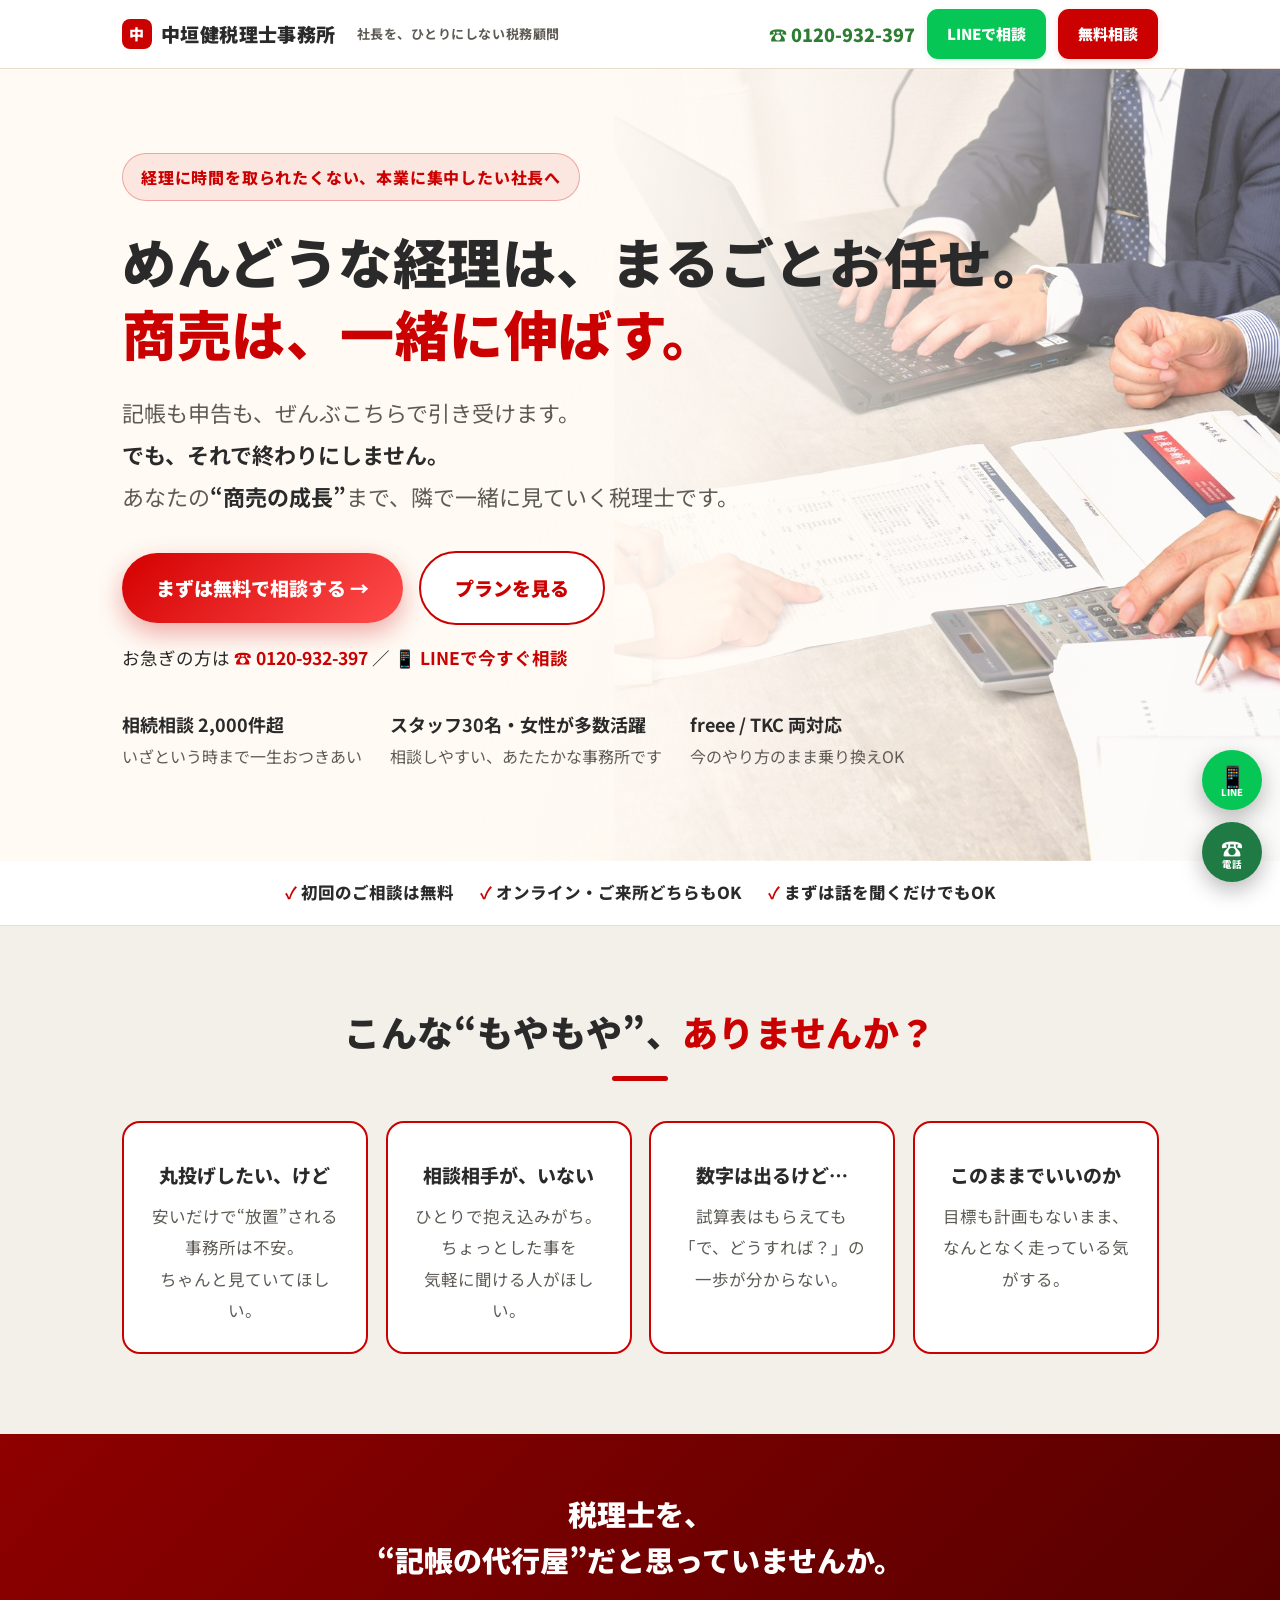
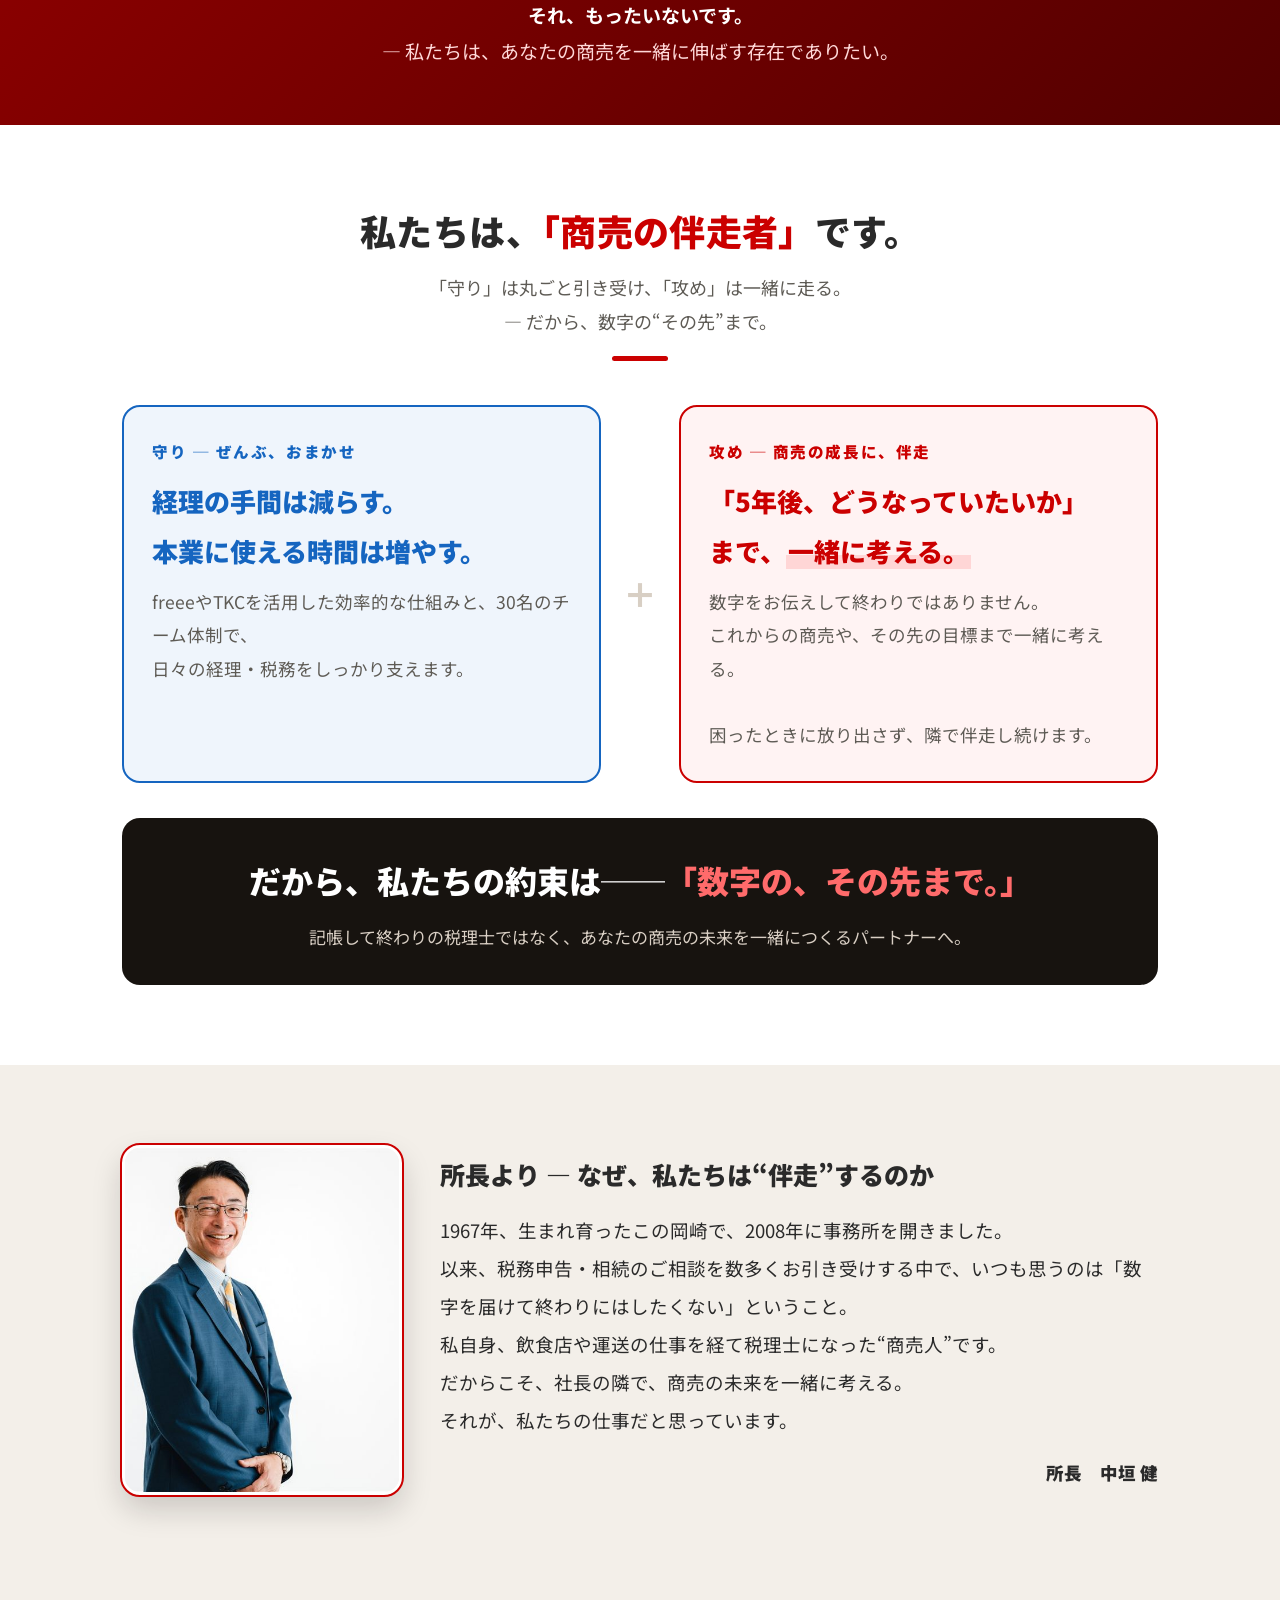
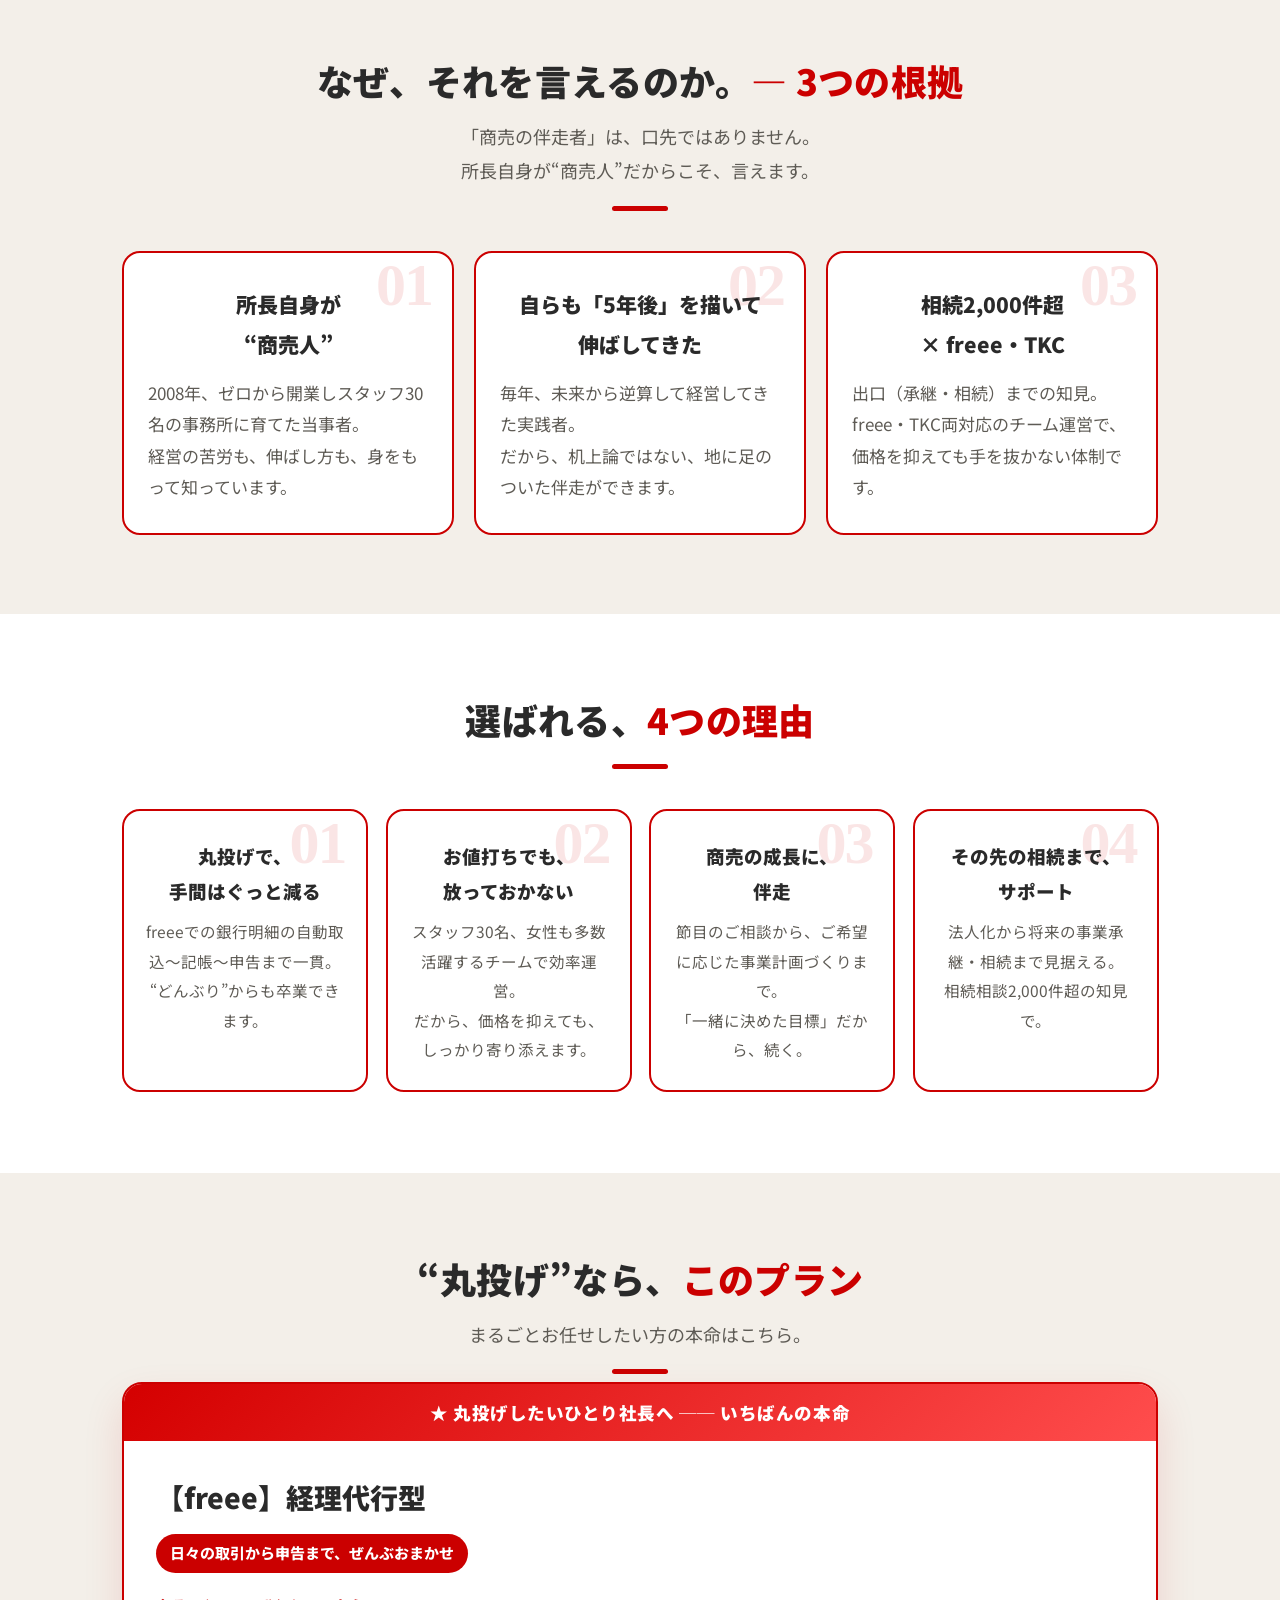
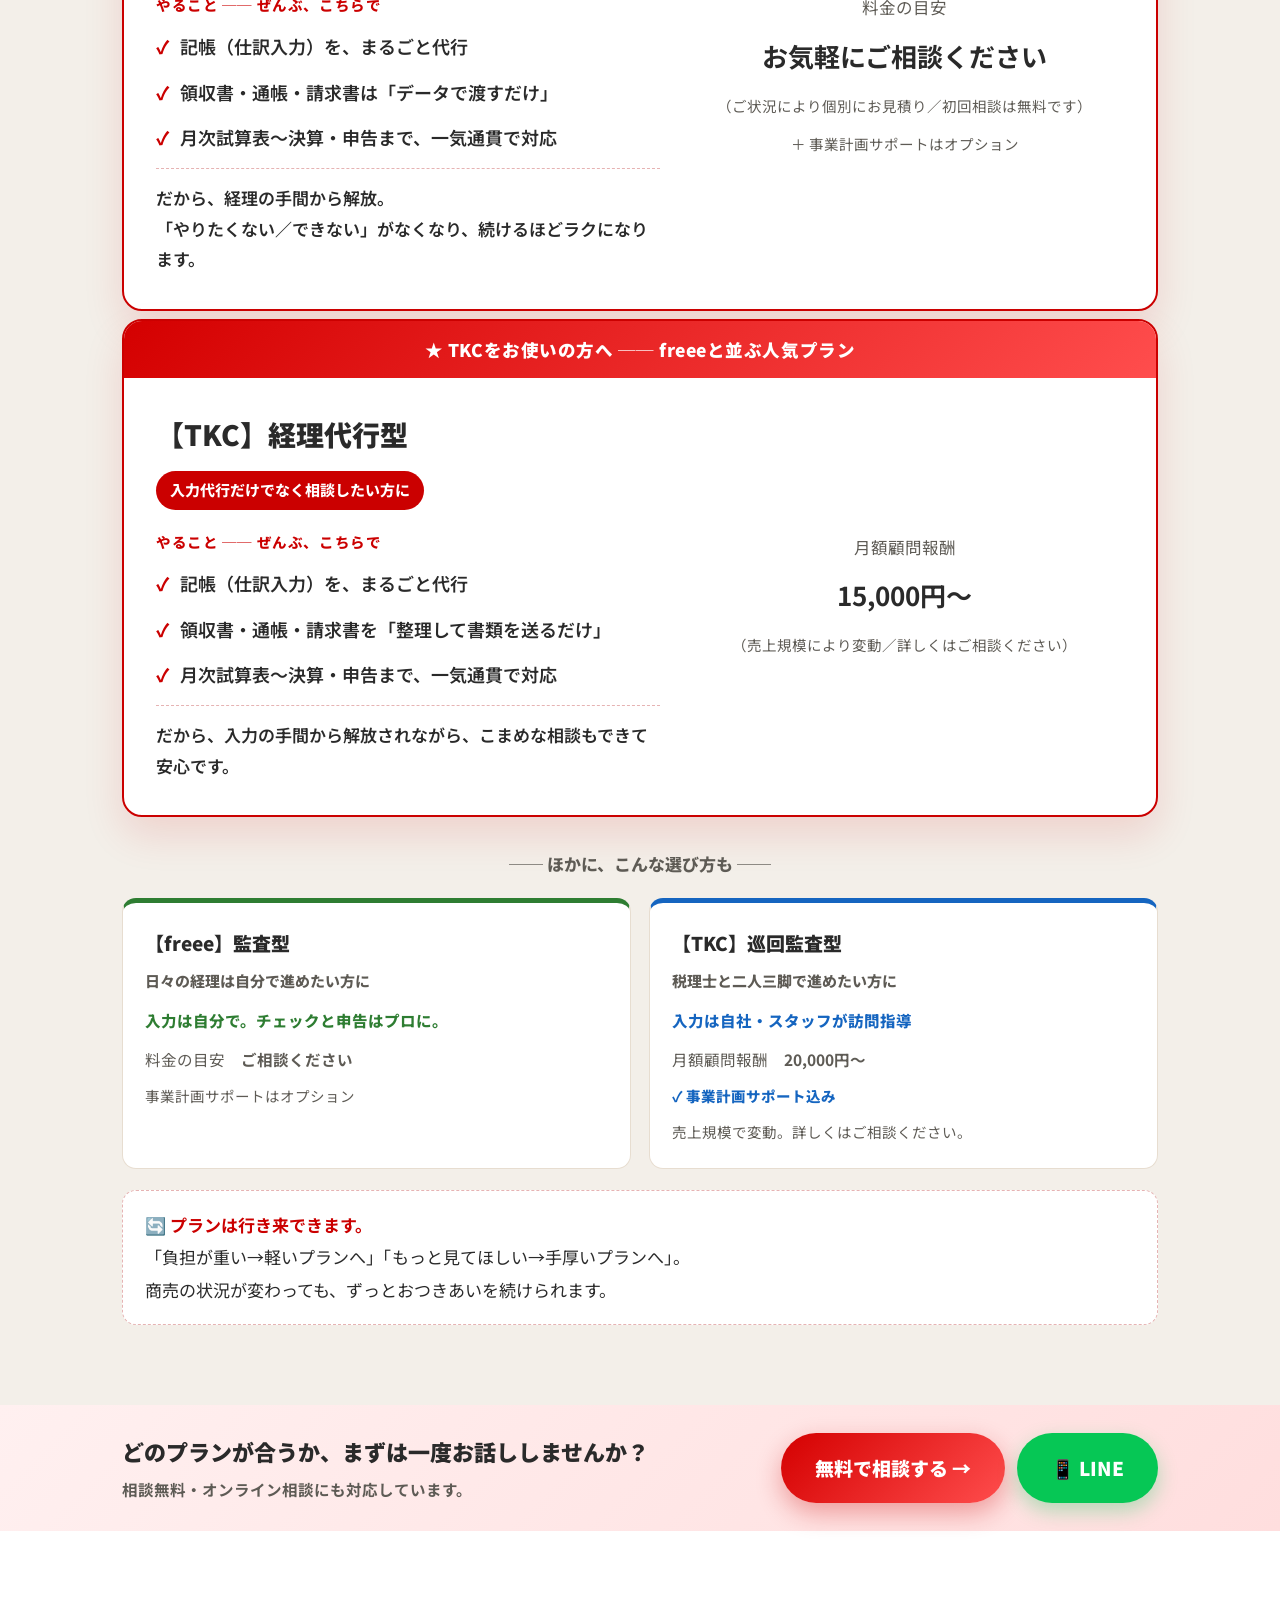
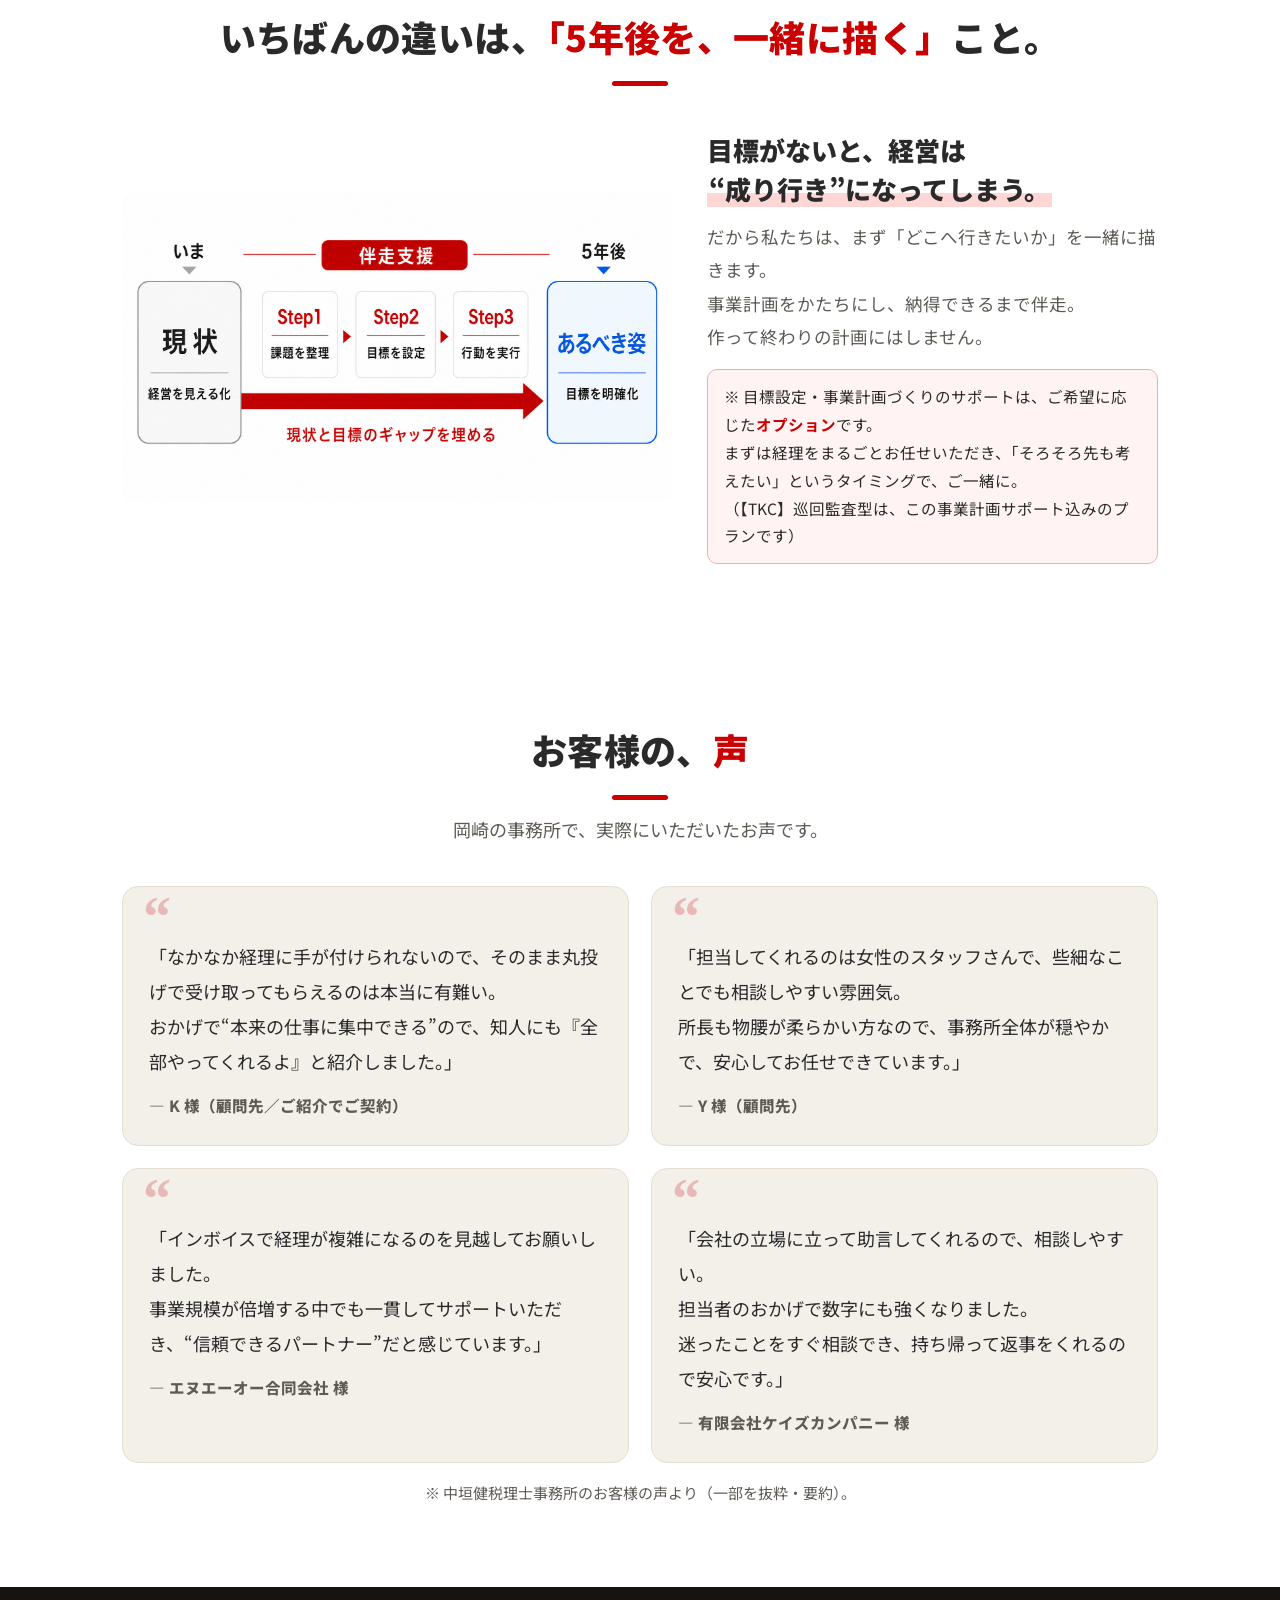
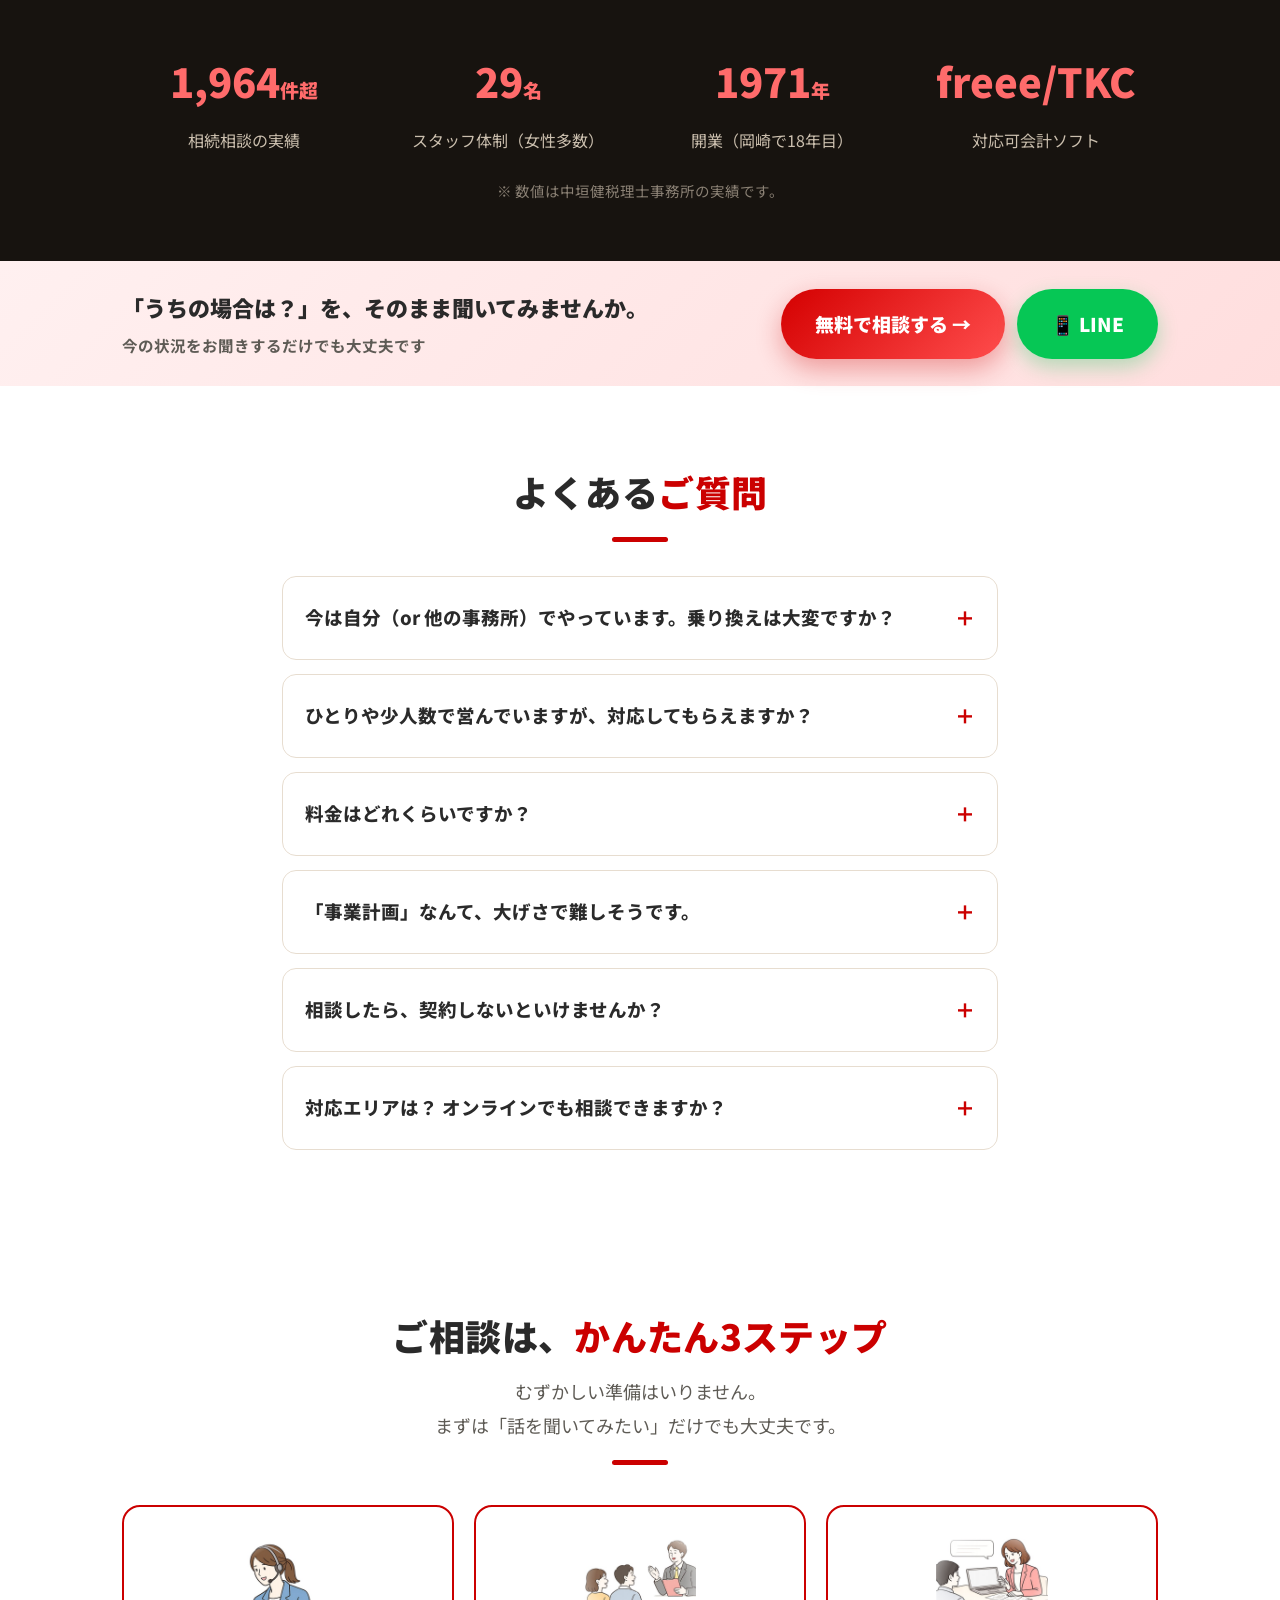
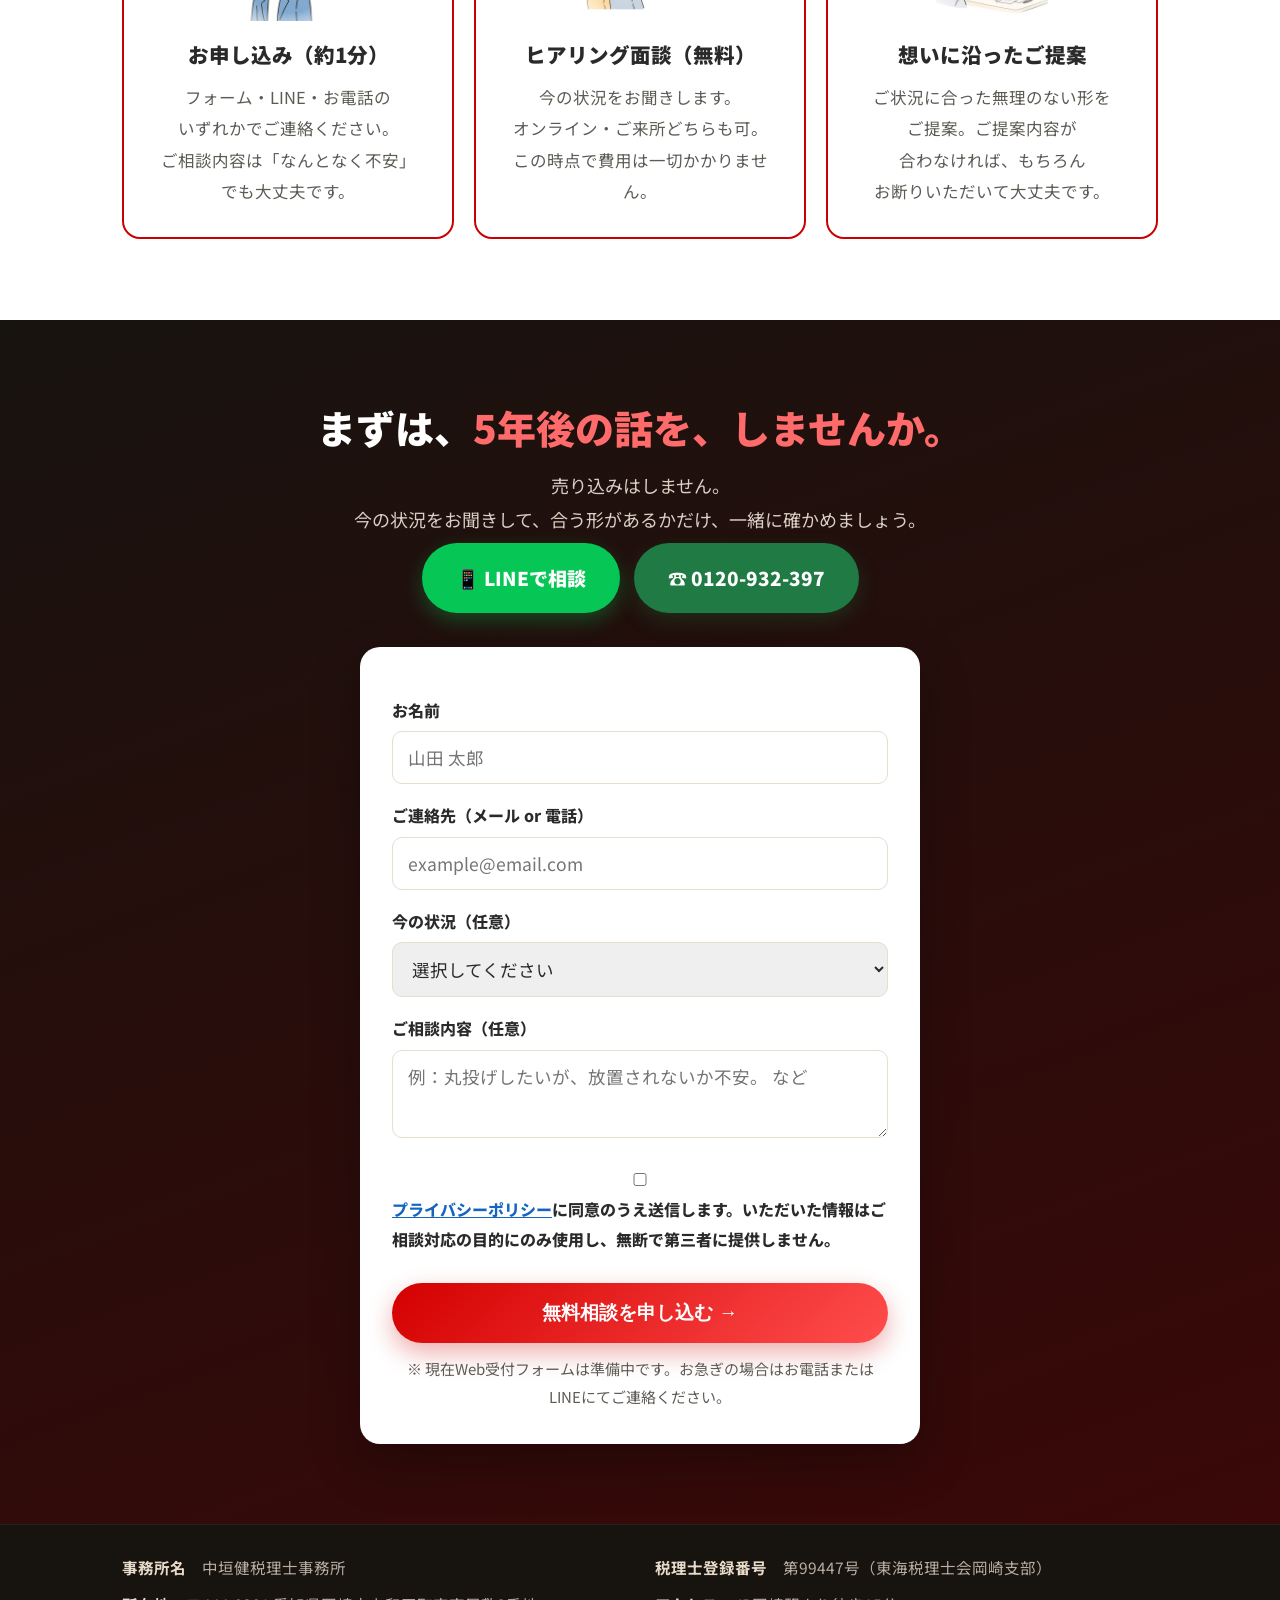
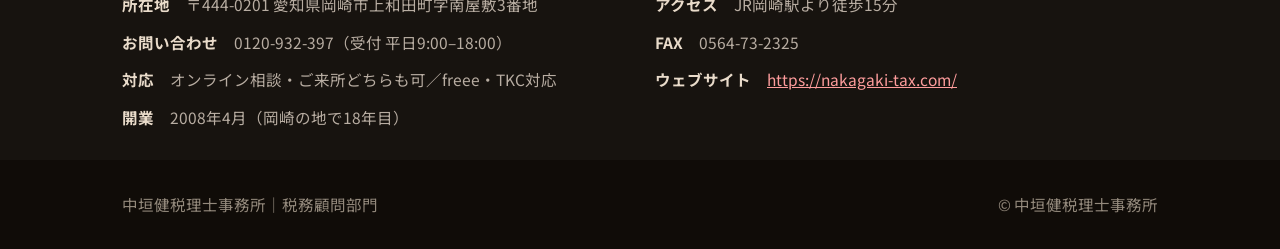
==== index.html @ f60dbf46 "事業計画サポートの図をPC/スマホで出し分け（picture要素） - <picture> + <source media="(max-width: 600px)"> でPC用横長画像(growth_" ====
<!DOCTYPE html>
<html lang="ja">
<head>
<!--
  画像について：現在は5枚すべてbase64埋め込み（1ファイルで完結・どこでも壊れず開ける状態を優先）。
  本番公開時は、外部WebPファイル化＋srcset対応にすると初回表示・キャッシュ効率が改善します
  （このドラフト環境にはWebPエンコードツールがないため未実施。デザイン会社/実装側で対応を推奨）。
  ファーストビュー画像（hero-photo）は eager、それ以外（cho-photo・step-illust×3）は loading="lazy" 済み。
-->
<meta charset="UTF-8">
<meta name="viewport" content="width=device-width, initial-scale=1.0">
<meta name="description" content="愛知県岡崎市の中垣健税理士事務所。記帳・申告はまるごとお任せ、freee・TKC両対応。女性スタッフも多く在籍し、話しやすい雰囲気で商売の成長に伴走します。初回相談無料。">
<title>めんどうな経理は、まるごとお任せ。商売は、一緒に伸ばす。｜岡崎市の税理士 中垣健税理士事務所（税務顧問・寄り添い型）</title>
<link rel="preconnect" href="https://fonts.googleapis.com">
<link rel="preconnect" href="https://fonts.gstatic.com" crossorigin>
<link href="https://fonts.googleapis.com/css2?family=Noto+Sans+JP:wght@400;500;700;900&display=swap" rel="stylesheet">
<style>
  :root{
    --red:#CB0000; --red-d:#960000; --red-l:#ff6b6b;
    --ink:#2a2a2a; --sub:#5e5b55; --line:#e7ddd0; --paper:#f3efe9; --cream:#f3efe9;
    --dark:#17130f;
    --green:#2E7D32; --green-l:#4CAF50; --taupe:#b0a89e;
    --blue:#1565C0; --blue-l:#4a69bd; --gold:#c9962c;
    --maxw:1080px;
  }
  *{box-sizing:border-box; margin:0; padding:0;}
  html{scroll-behavior:smooth;}
  html,body{overflow-x:hidden; max-width:100%;}
  /* PC専用改行／スマホ専用改行の切り替え（文章は変えず、改行位置だけデバイスごとに最適化） */
  br.sp-br{display:none;}
  br.pc-br{display:inline;}
  body{font-family:'Noto Sans JP',sans-serif; color:var(--ink); background:#fff; line-height:1.9; -webkit-font-smoothing:antialiased; font-size:19px;}
  img{max-width:100%;}
  svg{display:block;}
  .wrap{max-width:var(--maxw); margin:0 auto; padding:0 22px;}
  .sec{padding:80px 0;}
  .sec.tight{padding:56px 0;}
  h2.st{font-size:36px; font-weight:900; line-height:1.4; text-align:center; letter-spacing:.01em;}
  h2.st .accent{color:var(--red);}
  .st-sub{text-align:center; color:var(--sub); font-size:18px; margin-top:12px;}
  .st-bar{width:56px; height:5px; background:var(--red); border-radius:3px; margin:18px auto 0;}
  .mark{background:linear-gradient(180deg, transparent 62%, #ffd6d6 62%); padding:0 2px;}
  .cta-btn{display:inline-flex; align-items:center; gap:10px; background:linear-gradient(135deg,#d40000,#ff4d4d); color:#fff; font-weight:900; font-size:19px; padding:17px 34px; border-radius:999px; text-decoration:none; box-shadow:0 10px 26px rgba(203,0,0,.32); transition:transform .12s, box-shadow .12s;}
  .cta-btn:hover{transform:translateY(-2px); box-shadow:0 14px 32px rgba(203,0,0,.4);}
  .cta-btn.ghost{background:#fff; color:var(--red); border:2px solid var(--red); box-shadow:none;}
  .micro{font-size:15px; color:var(--sub); margin-top:10px;}
  .cta-btn.line{background:#06C755; box-shadow:0 8px 20px rgba(6,199,85,.30);}
  .cta-btn.tel{background:#1f7a43; box-shadow:0 8px 20px rgba(31,122,67,.26);}
  .hdr-actions{display:flex; align-items:center; gap:12px;}
  .hdr-tel{font-weight:900; color:var(--green); font-size:18px; text-decoration:none; white-space:nowrap;}
  /* ヘッダー専用LINEボタン：無料相談ボタン（header-consult）と形・輪郭・影の強さを統一。色のみLINEグリーン */
  header .header-line{
    display:inline-flex; align-items:center; justify-content:center;
    background:#06C755;
    border-radius:11px;
    box-shadow:0 2px 6px rgba(6,199,85,.15);
    color:#fff;
    font-weight:900;
    font-size:15px; padding:11px 20px;
    text-decoration:none; white-space:nowrap;
    transition:background .15s ease, box-shadow .15s ease;
  }
  header .header-line:hover{
    background:#05a648;
    box-shadow:0 3px 8px rgba(6,199,85,.18);
  }
  @media(max-width:720px){ .hdr-tel{display:none;} .hdr-actions .line{display:none;} }
  .hero-urgent{margin-top:16px; font-size:17.5px; color:var(--ink);}
  .hero-urgent b{color:var(--red);}
  .hero-urgent a{color:inherit; text-decoration:none;}
  /* floating CTA */
  .floatcta{position:fixed; right:18px; bottom:18px; z-index:60; display:flex; flex-direction:column; gap:12px;}
  .floatcta a{width:60px; height:60px; border-radius:50%; display:flex; flex-direction:column; align-items:center; justify-content:center; color:#fff; font-weight:900; text-decoration:none; box-shadow:0 8px 22px rgba(0,0,0,.28); line-height:1.1;}
  .floatcta a .ic{font-size:22px;} .floatcta a small{font-size:9.5px; font-weight:800;}
  .floatcta .fline{background:#06C755;} .floatcta .ftel{background:#1f7a43;}
  /* logo mark */
  .logo-mark{display:inline-flex; align-items:center; justify-content:center; width:30px; height:30px; background:var(--red); color:#fff; font-weight:900; border-radius:8px; margin-right:9px; font-size:15px; vertical-align:-8px;}
  /* 所長メッセージ */
  .cho{background:var(--cream);}
  .cho .cwrap{display:grid; grid-template-columns:280px 1fr; gap:38px; align-items:center;}
  .cho h3{font-size:25px; font-weight:900; color:var(--ink);}
  .cho p{font-size:18.5px; color:var(--ink); margin-top:14px; line-height:2.05;}
  .cho .sign{margin-top:16px; text-align:right; font-weight:900; color:var(--ink); font-size:17.5px;}
  @media(max-width:760px){ .cho .cwrap{grid-template-columns:1fr;} .cho .photo,.cho img.cho-photo{max-width:240px; margin:0 auto;} }
  /* お客様の声 */
  .voicesbg{background:#fff;}
  .voices{display:grid; grid-template-columns:1fr 1fr; gap:22px; margin-top:40px;}
  .voice{background:var(--cream); border:1px solid var(--line); border-radius:16px; padding:30px 26px 24px; position:relative;}
  .voice::before{content:"\201C"; position:absolute; top:2px; left:20px; font-size:56px; font-weight:900; color:#e8b8b8; font-family:Georgia,'Times New Roman',serif; line-height:1;}
  .voice .vq{font-size:18px; color:var(--ink); line-height:1.95; margin-top:22px;}
  .voice .vn{font-size:15.5px; color:var(--sub); font-weight:800; margin-top:12px;}
  @media(max-width:760px){ .voices{grid-template-columns:1fr;} }
  .cta-multi{display:flex; gap:14px; justify-content:center; flex-wrap:wrap; margin-top:6px;}
  /* 安心バー */
  .assure-bar{background:#fff; border-bottom:1px solid var(--line);}
  .assure-bar .wrap{display:flex; flex-wrap:wrap; gap:10px 26px; justify-content:center; padding:16px 22px; font-size:16.5px; font-weight:800; color:var(--ink);}
  .assure-bar span{white-space:nowrap;} .assure-bar b{color:var(--red);}
  /* 中間CTA */
  .midcta{background:linear-gradient(135deg,#fff0f0,#ffdede);}
  .midcta .wrap{display:flex; align-items:center; justify-content:space-between; gap:18px; padding:26px 22px; flex-wrap:wrap;}
  .midcta .mct{font-size:22px; font-weight:900; color:var(--ink);}
  .midcta .mct small{display:block; font-size:15.5px; font-weight:700; color:var(--sub); margin-top:2px;}
  .midcta .mctb{display:flex; gap:12px; flex-wrap:wrap;}
  /* 相談の流れ */
  .steps{display:grid; grid-template-columns:repeat(3,1fr); gap:20px; margin-top:40px;}
  .step3{background:#fff; border:2px solid var(--red); border-radius:18px; padding:30px 24px; text-align:center;}
  .step3 .sn3{width:54px; height:54px; border-radius:50%; background:linear-gradient(135deg,#d40000,#ff4d4d); color:#fff; font-weight:900; font-size:23px; font-family:Georgia,'Times New Roman',serif; display:flex; align-items:center; justify-content:center; margin:0 auto 16px; box-shadow:0 6px 16px rgba(203,0,0,.35), 0 0 0 5px #fff, 0 0 0 6px rgba(203,0,0,.22);}
  .step3 .step-illust{width:112px; height:84px; object-fit:cover; margin:0 auto 14px; display:block; -webkit-mask-image:radial-gradient(ellipse 72% 72% at center, #000 55%, transparent 100%); mask-image:radial-gradient(ellipse 72% 72% at center, #000 55%, transparent 100%);}
  .step3 h3{font-size:20.5px; font-weight:900; margin-top:6px;}
  .step3 p{font-size:16.5px; color:var(--sub); margin-top:8px;}
  /* フォーム同意 */
  .consent{display:flex; gap:8px; align-items:flex-start; font-size:14.5px; color:var(--sub); margin-top:16px;}
  .consent input{width:auto; margin-top:2px;}
  .consent a{color:var(--blue);}
  /* 事務所情報 */
  .officeinfo{background:var(--dark); color:#b8ada2; font-size:15.5px; padding:28px 0; border-top:1px solid rgba(255,255,255,.06);}
  .officeinfo .wrap{display:grid; grid-template-columns:repeat(2,1fr); gap:8px 30px;}
  .officeinfo a{color:#ff9d9d;}
  .officeinfo b{color:#e9dbca;}
  @media(max-width:640px){ .officeinfo .wrap{grid-template-columns:1fr;} }

  /* header */
  header{position:sticky; top:0; z-index:40; background:rgba(255,255,255,.94); backdrop-filter:blur(8px); border-bottom:1px solid var(--line);}
  header .wrap{display:flex; align-items:center; justify-content:space-between; height:68px;}
  .brand{font-weight:900; font-size:19px; color:var(--ink); letter-spacing:.02em; display:flex; align-items:center;}
  .brand small{display:inline; font-size:13px; color:var(--sub); font-weight:700; letter-spacing:.04em; margin-left:2px;}
  /* ヘッダー専用CTA：本文の赤ボタン（.cta-btn）とは別デザイン。落ち着いた信頼感を優先 */
  header .header-consult{
    display:inline-flex; align-items:center; justify-content:center;
    background:#CB0000;
    border-radius:11px;
    box-shadow:0 2px 6px rgba(203,0,0,.15);
    color:#fff;
    font-weight:900;
    font-size:15px; padding:11px 20px;
    text-decoration:none; white-space:nowrap;
    transition:background .15s ease, box-shadow .15s ease;
  }
  header .header-consult:hover{
    background:#A90000;
    box-shadow:0 3px 8px rgba(203,0,0,.18);
  }
  @media(max-width:640px){ .brand{font-size:15px;} }

  /* hero */
  .hero{position:relative; background:linear-gradient(150deg,#fffaf4 0%,#fff2e2 55%,#ffe0d6 100%); color:var(--ink); overflow:hidden;}
  .hero::before{content:""; position:absolute; right:-120px; top:-80px; width:440px; height:440px; background:radial-gradient(circle,rgba(203,0,0,.14),transparent 68%);}
  .hero::after{content:""; position:absolute; left:-100px; bottom:-120px; width:380px; height:380px; background:radial-gradient(circle,rgba(255,214,153,.35),transparent 68%);}
  .hero .wrap{position:relative; padding-top:84px; padding-bottom:90px;}
  .hbadge{display:inline-block; font-size:16px; font-weight:800; letter-spacing:.05em; color:var(--red); background:rgba(203,0,0,.08); border:1px solid rgba(203,0,0,.28); padding:8px 18px; border-radius:999px;}
  .hero h1{font-size:54px; font-weight:900; line-height:1.32; margin:24px 0 0; letter-spacing:.01em; color:var(--ink);}
  .hero h1 .glow{color:var(--red);}
  .hero .lead{font-size:22px; color:var(--sub); margin-top:24px; max-width:640px;}
  .hero .lead b{color:var(--ink);}
  .hero .cta-row{margin-top:34px; display:flex; gap:16px; align-items:center; flex-wrap:wrap;}
  .hero .hmeta{margin-top:32px; display:flex; gap:28px; flex-wrap:wrap; font-size:16px; color:var(--sub);}
  .hero .hmeta b{color:var(--ink); font-size:18px;}
  @media(max-width:720px){ .hero h1{font-size:38px;} .hero .lead{font-size:18.5px;} }
  .hero-photo{position:absolute; right:0; top:0; width:52%; height:100%; object-fit:cover; object-position:35% center; z-index:0; filter:brightness(1.08) saturate(1.05) contrast(.97);}
  .hero-ov{position:absolute; inset:0; z-index:1; background:linear-gradient(100deg,#fffaf4 0%,#fffaf4 42%,rgba(255,250,244,.88) 56%,rgba(255,250,244,.30) 82%,rgba(255,250,244,.08) 100%);}
  .hero .wrap{position:relative; z-index:2;}
  @media(max-width:860px){ .hero-photo{width:100%; object-position:55% center;} .hero-ov{background:linear-gradient(180deg,rgba(255,250,244,.80),rgba(255,250,244,.94));} }
  /* embedded photos */
  img.cho-photo{width:100%; aspect-ratio:4/5; object-fit:cover; object-position:center 22%; border-radius:18px; display:block; box-shadow:0 14px 30px rgba(23,19,15,.18); border:3px solid #fff; outline:2px solid var(--red);}
  .icnum{font-size:14.5px; font-weight:900; color:var(--red); letter-spacing:.06em;}
  .cardnum{position:absolute; top:2px; right:20px; font-size:60px; font-weight:900; color:rgba(203,0,0,.10); line-height:1; font-family:Georgia,'Times New Roman',serif; letter-spacing:-2px; pointer-events:none;}
  /* RTB */
  .rtbbg{background:var(--cream);}
  .rtb{display:grid; grid-template-columns:repeat(3,1fr); gap:20px; margin-top:40px;}
  .rtbc{background:#fff; border:2px solid var(--red); border-radius:18px; padding:30px 24px; text-align:center; position:relative; overflow:hidden;}
  .rtbc h3{font-size:21px; font-weight:900; margin-top:2px; color:var(--ink); position:relative;}
  .rtbc p{font-size:17px; color:var(--sub); margin-top:12px; text-align:left; line-height:1.85; position:relative;}

  /* 共感・課題 */
  .painbg{background:var(--paper);}
  .pain-grid{display:grid; grid-template-columns:repeat(4,1fr); gap:18px; margin-top:40px;}
  .pain{background:#fff; border:2px solid var(--red); border-radius:18px; padding:26px 20px; text-align:center;}
  .eco{max-width:840px; margin:16px auto 0; background:#f3faf4; border:1px solid #cce9d0; border-left:5px solid var(--green); border-radius:12px; padding:14px 18px; font-size:15px; color:var(--ink); line-height:1.85;}
  .eco b{color:var(--green);}
  #scrollbar{position:fixed; top:0; left:0; height:3px; width:0; background:linear-gradient(90deg,#CB0000,#ff6b6b); z-index:90; pointer-events:none;}
  /* === 動き（モーション）※prefers-reduced-motionでは無効化 === */
  @media (prefers-reduced-motion: no-preference){
    @keyframes fadeUp{from{opacity:0;transform:translateY(22px);}to{opacity:1;transform:none;}}
    @keyframes heroZoom{from{transform:scale(1.09);}to{transform:scale(1);}}
    @keyframes fpulse{0%,100%{transform:translateY(0);}50%{transform:translateY(-5px);}}
    .hero .hbadge{animation:fadeUp 1.1s .15s cubic-bezier(.16,1,.3,1) both;}
    .hero h1{animation:fadeUp 1.2s .35s cubic-bezier(.16,1,.3,1) both;}
    .hero .lead{animation:fadeUp 1.2s .6s cubic-bezier(.16,1,.3,1) both;}
    .hero .cta-row{animation:fadeUp 1.2s .85s cubic-bezier(.16,1,.3,1) both;}
    .hero .hero-urgent{animation:fadeUp 1.2s 1.05s cubic-bezier(.16,1,.3,1) both;}
    .hero .hmeta{animation:fadeUp 1.2s 1.25s cubic-bezier(.16,1,.3,1) both;}
    .hero-photo{animation:heroZoom 16s ease-out both;}
    .reveal{opacity:0; transform:translateY(32px) scale(.965); filter:blur(6px); will-change:transform,opacity; transition:opacity 1.2s cubic-bezier(.16,1,.3,1), transform 1.2s cubic-bezier(.16,1,.3,1), filter 1.2s cubic-bezier(.16,1,.3,1);}
    .reveal.in{opacity:1; transform:none; filter:none;}
    .rmask{overflow:hidden; padding-bottom:2px;} .rmask .rmask-i{display:block; transform:translateY(120%); transition:transform 1.4s cubic-bezier(.16,1,.3,1);}
    .rmask.in .rmask-i{transform:none;}
    .pain,.reason,.plan,.rtbc,.step3,.voice{transition:transform .2s ease, box-shadow .2s ease;}
    .pain:hover,.reason:hover,.plan:hover,.rtbc:hover,.step3:hover,.voice:hover{transform:translateY(-5px); box-shadow:0 16px 34px rgba(23,19,15,.14);}
    .floatcta a{animation:fpulse 2.8s ease-in-out infinite;}
    .floatcta a:last-child{animation-delay:.4s;}
    header{transition:box-shadow .22s ease;}
    header.scrolled{box-shadow:0 6px 20px rgba(23,19,15,.10);}
  }
  .pain .pt{font-weight:800; font-size:19px; margin-top:8px; color:var(--ink);}
  .pain .pd{font-size:16.5px; color:var(--sub); margin-top:8px;}
  @media(max-width:860px){ .pain-grid{grid-template-columns:1fr 1fr;} }

  /* 転換 */
  .turn{background:linear-gradient(135deg,#8f0000,#520000); color:#fff; text-align:center;}
  .turn .q{font-size:29px; font-weight:900; line-height:1.6;}
  .turn .a{font-size:19px; margin-top:14px; color:#ffd8d8;}
  .turn .a b{color:#fff;}

  /* コンセプト（守り×攻め） */
  .concept .duo{display:grid; grid-template-columns:1fr auto 1fr; gap:22px; align-items:stretch; margin-top:44px;}
  .cbox{border-radius:18px; padding:30px 28px; border:2px solid;}
  .cbox .tag{font-size:15.5px; font-weight:900; letter-spacing:.1em;}
  .cbox h3{font-size:26px; font-weight:900; margin:10px 0 10px;}
  .cbox p{font-size:17.5px; color:var(--sub);}
  .cbox.def{border-color:var(--blue); background:#eff5fc;} .cbox.def .tag,.cbox.def h3{color:var(--blue);}
  .cbox.atk{border-color:var(--red); background:#fff3f3;} .cbox.atk .tag,.cbox.atk h3{color:var(--red);}
  .cplus{display:flex; align-items:center; justify-content:center; font-size:34px; font-weight:900; color:#d8cfc4;}
  .concept .payoff{margin-top:34px; text-align:center; background:var(--dark); color:#fff; border-radius:18px; padding:32px;}
  .concept .payoff .big{font-size:32px; font-weight:900;} .concept .payoff .big .glow{color:var(--red-l);}
  .concept .payoff .note{font-size:17px; color:#d9cfc4; margin-top:10px;}

  /* 選ばれる理由 */
  .reasons{display:grid; grid-template-columns:repeat(4,1fr); gap:18px; margin-top:40px;}
  .reason{background:#fff; border:2px solid var(--red); border-radius:18px; padding:26px 20px; text-align:center; position:relative; overflow:hidden;}
  .reason h3{font-size:18.5px; font-weight:900; margin-top:2px; position:relative;}
  .reason p{font-size:15.5px; color:var(--sub); margin-top:8px; position:relative;}
  @media(max-width:860px){ .reasons{grid-template-columns:1fr 1fr;} }
  @media(max-width:480px){ .reasons{grid-template-columns:1fr;} }

  /* 3プラン */
  .plansbg{background:var(--paper);}
  .plans{display:grid; grid-template-columns:repeat(3,1fr); gap:20px;}
  .plan{background:#fff; border:1px solid var(--line); border-top:6px solid; border-radius:16px; padding:26px 22px; display:flex; flex-direction:column;}
  .plan.p1{border-top-color:var(--green);} .plan.p2{border-top-color:var(--red);} .plan.p3{border-top-color:var(--blue);}
  .plan h3{font-size:22px; font-weight:900; margin-top:6px;}
  .plan .who{font-size:15px; font-weight:800; color:#fff; padding:4px 11px; border-radius:999px; display:inline-block; margin-top:8px;}
  .plan.p1 .who{background:var(--green);} .plan.p2 .who{background:var(--red);} .plan.p3 .who{background:var(--blue);}
  .plan ul{list-style:none; margin-top:14px;}
  .plan li{position:relative; padding-left:22px; font-size:16.5px; color:var(--ink); margin:9px 0;}
  .plan li::before{content:"✓"; position:absolute; left:0; color:var(--green); font-weight:900;}
  .plan .price{margin-top:auto; padding-top:14px; font-size:16px; color:var(--sub);}
  .plan .price b{font-size:23px; color:var(--ink);}
  .flow{margin-top:22px; background:#fff; border:1px dashed #e6b3b3; border-radius:14px; padding:18px 22px; font-size:17px; color:var(--ink);}
  .flow b{color:var(--red);}
  /* 主役プラン */
  .heroplan{background:#fff; border:2px solid var(--red); border-radius:20px; box-shadow:0 18px 40px rgba(203,0,0,.12); overflow:hidden; margin-top:8px;}
  .heroplan .ribbon{background:linear-gradient(135deg,#d40000,#ff4d4d); color:#fff; font-weight:900; font-size:17.5px; text-align:center; padding:12px; letter-spacing:.03em;}
  .heroplan .hpbody{display:grid; grid-template-columns:1.15fr 1fr; gap:26px; padding:30px 32px 34px; align-items:center;}
  .heroplan h3{font-size:28px; font-weight:900;}
  .heroplan .who{display:inline-block; background:var(--red); color:#fff; font-size:15px; font-weight:800; padding:5px 14px; border-radius:999px; margin-top:10px;}
  .heroplan .do-label{font-size:14.5px; font-weight:800; color:var(--red); letter-spacing:.04em; margin-top:18px;}
  .heroplan ul{list-style:none; margin-top:8px;}
  .heroplan .benefit{margin-top:14px; padding-top:14px; border-top:1px dashed #e6b3b3; font-size:17px; color:var(--ink); font-weight:600; line-height:1.8;}
  .heroplan li{position:relative; padding-left:24px; font-size:18px; margin:11px 0; font-weight:600;}
  .heroplan li::before{content:"✓"; position:absolute; left:0; color:var(--red); font-weight:900;}
  .heroplan .hpprice{text-align:center;}
  .heroplan .hpprice .lbl{font-size:16.5px; color:var(--sub);}
  .heroplan .hpprice b{display:block; font-size:26px; color:var(--ink); margin:6px 0;}
  .heroplan .hpprice small{font-size:14.5px; color:var(--sub);}
  .subhead{text-align:center; font-size:17px; font-weight:800; color:var(--sub); margin:30px 0 18px;}
  .subplans{display:grid; grid-template-columns:1fr 1fr; gap:18px;}
  .subplan{background:#fff; border:1px solid var(--line); border-top:5px solid; border-radius:14px; padding:22px;}
  .subplan.s1{border-top-color:var(--green);} .subplan.s3{border-top-color:var(--blue);}
  .subplan h4{font-size:19px; font-weight:900;}
  .subplan .who2{font-size:15px; font-weight:800; color:var(--sub); margin-top:6px;}
  .subplan .sc{font-size:15.5px; font-weight:800; margin-top:10px;}
  .subplan.s1 .sc{color:var(--green);} .subplan.s3 .sc{color:var(--blue);}
  .subplan .pr{margin-top:10px; font-size:15.5px; color:var(--sub);}
  .plan-note{font-size:14.5px; color:var(--sub); margin-top:8px;}
  .plan-note a{color:var(--red); font-weight:800;}
  /* TKC料金表 */
  .tkc-rates{margin-top:26px; background:#fff; border:1px solid var(--line); border-radius:16px; padding:8px 22px 6px;}
  .tkc-rates > .trhead{text-align:center; font-size:16px; font-weight:800; color:var(--ink); padding:16px 0 2px;}
  .tkc-rates details{border:none; border-top:1px solid var(--line); padding:2px 0; margin-top:0; border-radius:0; background:none;}
  .tkc-rates details:first-of-type{border-top:none;}
  .tkc-rates summary{cursor:pointer; font-weight:800; font-size:16px; padding:16px 4px; list-style:none; display:flex; justify-content:space-between; align-items:center; gap:14px;}
  .tkc-rates summary::-webkit-details-marker{display:none;}
  .tkc-rates summary::after{content:"＋"; color:var(--red); font-weight:900; font-size:18px;}
  .tkc-rates details[open] summary::after{content:"－";}
  .rate-block{padding:0 4px 18px;}
  .rate-block h5{font-size:14.5px; font-weight:800; color:var(--red); margin:16px 0 8px;}
  .rate-block h5:first-child{margin-top:2px;}
  .rate-scroll{overflow-x:auto; -webkit-overflow-scrolling:touch;}
  table.rate-table{width:100%; min-width:360px; border-collapse:collapse; font-size:14.5px;}
  table.rate-table th{background:var(--red); color:#fff; padding:9px 12px; text-align:left; font-weight:800; white-space:nowrap;}
  table.rate-table td{padding:9px 12px; border-bottom:1px solid var(--line); color:var(--ink);}
  table.rate-table tr:nth-child(even) td{background:var(--cream);}
  table.rate-table td:not(:first-child), table.rate-table th:not(:first-child){text-align:right; white-space:nowrap;}
  .rate-note{font-size:12.5px; color:var(--sub); margin-top:10px; line-height:1.7;}
  .plan-note.incl{color:var(--blue); font-weight:800;}

  /* 事業計画サポート */
  .growth .gwrap{display:grid; grid-template-columns:1.1fr .9fr; gap:34px; align-items:center; margin-top:40px;}
  /* 事業計画サポート：現状→伴走支援→あるべき姿の図（画像） */
  .growth-flow-wrap{width:100%;}
  .growth-flow-picture,
  .growth-flow-img{display:block; width:100%; max-width:100%; height:auto; margin:0 auto; border-radius:12px;}
  .growth .gtxt h3{font-size:26px; font-weight:900; line-height:1.5;}
  .growth .gtxt p{font-size:17.5px; color:var(--sub); margin-top:12px;}
  .opt-note{margin-top:16px; font-size:15.5px; color:var(--ink); background:#fff3f3; border:1px solid #e6b3b3; border-radius:10px; padding:13px 16px; line-height:1.8;}
  .opt-note b{color:var(--red);}
  /* 820px ブレークポイントをまとめて集約 */
  @media(max-width:820px){
    .rtb{grid-template-columns:1fr;}
    .steps{grid-template-columns:1fr;}
    .concept .duo{grid-template-columns:1fr;} .cplus{transform:rotate(90deg); padding:6px 0;}
    .heroplan .hpbody{grid-template-columns:1fr; text-align:center;} .heroplan ul{text-align:left;} .subplans{grid-template-columns:1fr;}
    .plans{grid-template-columns:1fr;}
    .growth .gwrap{grid-template-columns:1fr;}
  }

  /* 実績バー */
  .proof{background:var(--dark); color:#fff;}
  .proof .pf{display:grid; grid-template-columns:repeat(4,1fr); gap:20px; text-align:center;}
  .proof .pv{font-size:40px; font-weight:900; color:var(--red-l);}
  .proof .pl{font-size:16px; color:#cbbfae; margin-top:6px;}
  .proof .pfnote{text-align:center; color:#8a8074; font-size:14.5px; margin-top:22px;}
  @media(max-width:760px){ .proof .pf{grid-template-columns:1fr 1fr; gap:26px 20px;} }

  /* FAQ */
  .faq details{background:#fff; border:1px solid var(--line); border-radius:14px; padding:2px 22px; margin-top:14px;}
  .faq summary{cursor:pointer; font-weight:800; font-size:18.5px; padding:20px 0; list-style:none; display:flex; justify-content:space-between; align-items:center; gap:14px;}
  .faq summary::-webkit-details-marker{display:none;}
  .faq summary::after{content:"＋"; color:var(--red); font-weight:900; font-size:20px;}
  .faq details[open] summary::after{content:"－";}
  .faq .fa{font-size:17.5px; color:var(--sub); padding:0 0 20px;}

  /* 最終CTA */
  .final{background:linear-gradient(160deg,#17130f,#3a0808); color:#fff; text-align:center;}
  .final h2{font-size:39px; font-weight:900; line-height:1.4;}
  .final h2 .glow{color:var(--red-l);}
  .final p{color:#d9cfc4; font-size:18px; margin-top:14px;}
  .formcard{max-width:560px; margin:34px auto 0; background:#fff; border-radius:20px; padding:32px; text-align:left; box-shadow:0 20px 50px rgba(0,0,0,.3);}
  .formcard label{display:block; font-size:16px; font-weight:800; color:var(--ink); margin:16px 0 6px;}
  .formcard input,.formcard textarea,.formcard select{width:100%; border:1.5px solid var(--line); border-radius:10px; padding:13px 15px; font-size:17.5px; font-family:inherit; color:var(--ink);}
  .formcard textarea{min-height:88px; resize:vertical;}
  .formcard .cta-btn{width:100%; justify-content:center; margin-top:22px; border:none; cursor:pointer;}
  .formcard .fnote{font-size:15px; color:var(--sub); text-align:center; margin-top:12px;}

  footer{background:#100c08; color:#93897c; font-size:15.5px; padding:30px 0;}
  footer .wrap{display:flex; justify-content:space-between; flex-wrap:wrap; gap:10px;}

  /* ============================================================
     スマートフォン向けレスポンシブ調整
     PC版（>600px）のデザイン・文章・画像・色は一切変更しない。
     375 / 390 / 430px を基準に、768px 未満で段階的に最適化。
     ============================================================ */
  @media(max-width:600px){
    /* 1. 全体 */
    body{font-size:16px; line-height:1.8;}
    .wrap{padding:0 17px;}
    .sec{padding:52px 0;}
    .sec.tight{padding:36px 0;}

    /* 2. 見出し */
    h2.st{font-size:27px; line-height:1.45; letter-spacing:0;}
    .st-sub{font-size:15px; margin-top:10px; line-height:1.7;}
    .st-bar{margin:14px auto 0;}

    /* PC専用改行を無効化し、スマホ専用改行を有効化（文章は変更しない） */
    br.pc-br{display:none;}
    br.sp-br{display:inline;}

    /* 3. ヘッダー：1行に収まることを最優先 */
    header .wrap{height:56px;}
    .brand{font-size:14px; letter-spacing:0; gap:0;}
    .brand small{display:none;}
    .logo-mark{width:24px; height:24px; font-size:12px; margin-right:6px; vertical-align:-5px;}
    .hdr-actions{gap:8px;}
    header .header-consult{
      height:38px;
      padding:0 13px;
      border-radius:10px;
      box-shadow:none;
      display:inline-flex;
      align-items:center;
      justify-content:center;
      font-size:13px;
      white-space:nowrap;
    }

    /* 4. ファーストビュー */
    .hero .wrap{padding-top:38px; padding-bottom:34px;}
    .hbadge{font-size:12.5px; padding:6px 13px;}
    .hero h1{font-size:clamp(24px,7.6vw,32px); line-height:1.4; margin-top:14px;}
    .hero .lead{font-size:15px; margin-top:12px; line-height:1.8;}
    .hero .cta-row{margin-top:18px; gap:10px;}
    .hero-urgent{margin-top:10px; font-size:13px;}
    .hero .hmeta{margin-top:16px; gap:12px 18px; font-size:12.5px;}
    .hero .hmeta b{font-size:14px;}
    .hero-photo{object-position:60% center;}

    /* 5. CTAボタン：縦並び・全幅・折り返し防止 */
    .cta-row,.cta-multi,.mctb{flex-direction:column; align-items:stretch;}
    .cta-row .cta-btn,.cta-multi .cta-btn,.mctb .cta-btn,.floatcta{white-space:nowrap;}
    .cta-row .cta-btn,.cta-multi .cta-btn,.mctb .cta-btn{width:100%; text-align:center;}
    .cta-btn{font-size:15.5px; padding:14px 18px;}
    .midcta .wrap{padding:20px 17px;}
    .midcta .mct{font-size:17.5px;}

    /* 6. カード・グリッド：無理に2列にしない */
    .pain-grid{grid-template-columns:1fr;}
    .reasons{grid-template-columns:1fr;}
    .rtb{grid-template-columns:1fr;}
    .steps{grid-template-columns:1fr;}
    .plans{grid-template-columns:1fr;}
    .subplans{grid-template-columns:1fr;}
    .voices{grid-template-columns:1fr;}

    /* 7. カード内の余白・文字サイズ */
    .pain,.rtbc,.reason,.step3,.plan,.subplan,.voice{padding:20px 18px;}
    .pain .pt,.reason h3,.rtbc h3,.step3 h3{font-size:18px;}
    .pain .pd,.reason p,.rtbc p,.step3 p{font-size:15px; line-height:1.8;}
    .plan h3,.subplan h4{font-size:19px;}
    .plan li,.subplan .sc,.subplan .who2,.subplan .pr{font-size:15px;}
    .cardnum{font-size:44px; top:0; right:12px;}
    .step3 .step-illust{width:96px; height:72px;}
    .voice{padding:26px 20px 20px;}
    .voice .vq{font-size:15.5px; line-height:1.85; margin-top:18px;}
    .heroplan{margin-top:0;}
    .heroplan .ribbon{font-size:14.5px; padding:10px;}
    .heroplan .hpbody{padding:22px 20px 26px; gap:16px;}
    .heroplan h3{font-size:22px;}
    .heroplan .who{font-size:13.5px;}
    .heroplan li{font-size:15.5px; margin:9px 0;}
    .heroplan .benefit{font-size:14.5px; line-height:1.7;}
    .heroplan .hpprice b{font-size:22px;}
    .cbox{padding:22px 20px;}
    .cbox h3{font-size:21px;}
    .cbox p{font-size:15.5px;}
    .concept .payoff{padding:24px 20px;}
    .concept .payoff .big{font-size:22px;}
    .concept .payoff .note{font-size:14.5px;}
    .turn .q{font-size:22px;}
    .turn .a{font-size:15.5px;}

    /* 8. 所長メッセージ */
    .cho .photo,.cho img.cho-photo{max-width:180px;}
    .cho h3{font-size:19.5px; text-align:center;}
    .cho p{font-size:15px; line-height:1.85; margin-top:12px;}
    .cho .sign{font-size:14.5px; text-align:center;}

    /* 9. 実績数字 */
    .proof .pf{gap:22px 14px;}
    .proof .pv{font-size:27px;}
    .proof .pl{font-size:12.5px;}
    .proof .pbadge{margin-bottom:4px;}

    /* 10. 最終CTA・お問い合わせフォーム */
    .final h2{font-size:25px;}
    .final p{font-size:15px;}
    .formcard{padding:20px 18px; border-radius:16px; margin-top:24px;}
    .formcard label{font-size:14px; margin:12px 0 5px;}
    .formcard input,.formcard textarea,.formcard select{font-size:16px; padding:11px 13px;}
    .formcard .fnote{font-size:13px;}

    /* FAQ・その他文字サイズ */
    .faq summary{font-size:16px; padding:16px 0;}
    .faq .fa{font-size:15px;}
    .growth .gtxt h3{font-size:21px;}
    .growth .gtxt p{font-size:15px;}
    .opt-note{font-size:14px;}
    .officeinfo{font-size:13.5px;}
    footer{font-size:13.5px;}

    /* 11. 固定CTA：LINE・電話を下部固定の横並びバーに変更（ホームインジケーター対応） */
    body{padding-bottom:calc(60px + env(safe-area-inset-bottom));}
    .floatcta{
      left:0; right:0; bottom:0;
      width:100%;
      flex-direction:row; gap:0;
      background:#fff;
      box-shadow:0 -6px 18px rgba(23,19,15,.16);
      padding-bottom:env(safe-area-inset-bottom);
    }
    .floatcta a{
      flex:1 1 50%; width:auto; height:60px;
      border-radius:0; flex-direction:row; gap:8px;
      box-shadow:none; animation:none !important;
    }
    .floatcta .fline{border-right:1px solid rgba(255,255,255,.35);}
    .floatcta a .ic{font-size:20px;}
    .floatcta a small{font-size:14.5px; font-weight:800;}
  }

  /* 430px以下：さらに小さい端末向けの微調整 */
  @media(max-width:400px){
    .hero h1{font-size:clamp(22px,7.2vw,28px);}
    .brand{font-size:13.5px;}
    header .header-consult{font-size:12.5px; padding:0 12px; height:38px;}
  }
</style>
</head>
<body>

<!-- header -->
<header>
  <div class="wrap">
    <div class="brand"><span class="logo-mark">中</span>中垣健税理士事務所　<small>社長を、ひとりにしない税務顧問</small></div>
    <div class="hdr-actions">
      <a href="tel:0120932397" class="hdr-tel">☎ 0120-932-397</a>
      <!-- 要URL設定：LINE公式アカウントのURLが決まるまでは、問い合わせセクション（#cta）へのアンカーリンクにしています -->
      <a href="#cta" class="header-line line">LINEで相談</a>
      <a href="#cta" class="header-consult">無料相談</a>
    </div>
  </div>
</header>

<!-- hero -->
<section class="hero">
  <img class="hero-photo" src="[data-uri]





























" alt="スタッフとお客様が数字を確認しながら打ち合わせをする様子">
  <div class="hero-ov"></div>
  <div class="wrap">
    <span class="hbadge">経理に時間を取られたくない、本業に集中したい社長へ</span>
    <h1>めんどうな経理は、<br class="sp-br">まるごとお任せ。<br class="pc-br"><br class="sp-br"><span class="glow">商売は、一緒に伸ばす。</span></h1>
    <p class="lead">記帳も申告も、ぜんぶこちらで引き受けます。<br class="pc-br"><b>でも、それで終わりにしません。</b><br class="pc-br">あなたの<b>“商売の成長”</b>まで、隣で一緒に見ていく税理士です。</p>
    <div class="cta-row">
      <a href="#cta" class="cta-btn">まずは無料で相談する →</a>
      <a href="#plans" class="cta-btn ghost">プランを見る</a>
    </div>
    <div class="hero-urgent">お急ぎの方は <b><a href="tel:0120932397">☎ 0120-932-397</a></b> ／ <b><a href="#cta">📱 LINEで今すぐ相談</a></b></div>
    <div class="hmeta">
      <div><b>相続相談 2,000件超</b><br class="pc-br"><br class="sp-br">いざという時まで一生おつきあい</div>
      <div><b>スタッフ30名・女性が多数活躍</b><br class="pc-br"><br class="sp-br">相談しやすい、あたたかな事務所です</div>
      <div><b>freee / TKC 両対応</b><br class="pc-br"><br class="sp-br">今のやり方のまま乗り換えOK</div>
    </div>
  </div>
</section>

<!-- 安心バー -->
<section class="assure-bar">
  <div class="wrap">
    <span><b>✓</b> 初回のご相談は無料</span>
    <span><b>✓</b> オンライン・ご来所どちらもOK</span>
    <span><b>✓</b> まずは話を聞くだけでもOK</span>
  </div>
</section>

<!-- 共感・課題 -->
<section class="sec painbg">
  <div class="wrap">
    <h2 class="st">こんな“もやもや”、<span class="accent">ありませんか？</span></h2>
    <div class="st-bar"></div>
    <div class="pain-grid">
      <div class="pain"><div class="pt">丸投げしたい、けど</div><div class="pd">安いだけで“放置”される<br class="pc-br">事務所は不安。<br class="pc-br">ちゃんと見ていてほしい。</div></div>
      <div class="pain"><div class="pt">相談相手が、いない</div><div class="pd">ひとりで抱え込みがち。<br class="pc-br">ちょっとした事を<br class="pc-br">気軽に聞ける人がほしい。</div></div>
      <div class="pain"><div class="pt">数字は出るけど…</div><div class="pd">試算表はもらえても<br class="pc-br">「で、どうすれば？」の<br class="pc-br">一歩が分からない。</div></div>
      <div class="pain"><div class="pt">このままでいいのか</div><div class="pd">目標も計画もないまま、<br class="pc-br">なんとなく走っている気がする。</div></div>
    </div>
  </div>
</section>

<!-- 転換 -->
<section class="sec tight turn">
  <div class="wrap">
    <div class="q">税理士を、<br class="pc-br">“記帳の代行屋”だと<br class="sp-br">思っていませんか。</div>
    <div class="a"><b>それ、もったいないです。</b><br class="pc-br">― 私たちは、あなたの商売を一緒に伸ばす存在でありたい。</div>
  </div>
</section>

<!-- コンセプト -->
<section class="sec concept">
  <div class="wrap">
    <h2 class="st">私たちは、<span class="accent">「商売の伴走者」</span>です。</h2>
    <p class="st-sub">「守り」は丸ごと引き受け、「攻め」は一緒に走る。<br class="pc-br">― だから、数字の“その先”まで。</p>
    <div class="st-bar"></div>
    <div class="duo">
      <div class="cbox def">
        <div class="tag">守り ─ ぜんぶ、おまかせ</div>
        <h3>経理の手間は減らす。<br class="pc-br"><br class="sp-br">本業に使える時間は増やす。</h3>
        <p>freeeやTKCを活用した効率的な仕組みと、30名のチーム体制で、<br class="pc-br">日々の経理・税務をしっかり支えます。</p>
      </div>
      <div class="cplus">＋</div>
      <div class="cbox atk">
        <div class="tag">攻め ─ 商売の成長に、伴走</div>
        <h3>「5年後、どうなっていたいか」<br class="pc-br">まで、<br class="sp-br"><span class="mark">一緒に考える。</span></h3>
        <p>数字をお伝えして終わりではありません。<br class="pc-br">これからの商売や、その先の目標まで一緒に考える。<br class="pc-br"><br class="pc-br">困ったときに放り出さず、隣で伴走し続けます。</p>
      </div>
    </div>
    <div class="payoff">
      <div class="big">だから、私たちの約束は──<span class="glow">「数字の、その先まで。」</span></div>
      <div class="note">記帳して終わりの税理士ではなく、あなたの商売の未来を一緒につくるパートナーへ。</div>
    </div>
  </div>
</section>

<!-- 所長メッセージ -->
<section class="sec cho">
  <div class="wrap">
    <div class="cwrap">
      <img class="cho-photo" loading="lazy" src="[data-uri]





























" alt="所長 中垣 健">
      <div>
        <h3>所長より ― なぜ、私たちは“伴走”するのか</h3>
        <p>1967年、生まれ育ったこの岡崎で、2008年に事務所を開きました。<br class="pc-br">以来、税務申告・相続のご相談を数多くお引き受けする中で、いつも思うのは「数字を届けて終わりにはしたくない」ということ。<br class="pc-br">私自身、飲食店や運送の仕事を経て税理士になった“商売人”です。<br class="pc-br">だからこそ、社長の隣で、商売の未来を一緒に考える。<br class="pc-br">それが、私たちの仕事だと思っています。</p>
        <div class="sign">所長　中垣 健</div>
      </div>
    </div>
  </div>
</section>

<!-- RTB（言う資格の証明） -->
<section class="sec rtbbg">
  <div class="wrap">
    <h2 class="st">なぜ、それを言えるのか。<span class="accent">― 3つの根拠</span></h2>
    <p class="st-sub">「商売の伴走者」は、口先ではありません。<br class="pc-br">所長自身が“商売人”だからこそ、言えます。</p>
    <div class="st-bar"></div>
    <div class="rtb">
      <div class="rtbc">
        <span class="cardnum">01</span>
        <h3>所長自身が<br class="pc-br">“商売人”</h3>
        <p>2008年、ゼロから開業しスタッフ30名の事務所に育てた当事者。<br class="pc-br">経営の苦労も、伸ばし方も、身をもって知っています。</p>
      </div>
      <div class="rtbc">
        <span class="cardnum">02</span>
        <h3>自らも「5年後」を描いて<br class="pc-br"><br class="sp-br">伸ばしてきた</h3>
        <p>毎年、未来から逆算して経営してきた実践者。<br class="pc-br">だから、机上論ではない、地に足のついた伴走ができます。</p>
      </div>
      <div class="rtbc">
        <span class="cardnum">03</span>
        <h3>相続2,000件超<br class="pc-br"> × freee・TKC</h3>
        <p>出口（承継・相続）までの知見。<br class="pc-br">freee・TKC両対応のチーム運営で、価格を抑えても手を抜かない体制です。</p>
      </div>
    </div>
  </div>
</section>

<!-- 選ばれる理由 -->
<section class="sec">
  <div class="wrap">
    <h2 class="st">選ばれる、<span class="accent">4つの理由</span></h2>
    <div class="st-bar"></div>
    <div class="reasons">
      <div class="reason"><span class="cardnum">01</span><h3>丸投げで、<br class="pc-br">手間はぐっと減る</h3><p>freeeでの銀行明細の自動取込〜記帳〜申告まで一貫。<br class="pc-br">“どんぶり”からも卒業できます。</p></div>
      <div class="reason"><span class="cardnum">02</span><h3>お値打ちでも、<br class="pc-br">放っておかない</h3><p>スタッフ30名、女性も多数活躍するチームで効率運営。<br class="pc-br">だから、価格を抑えても、<br class="pc-br">しっかり寄り添えます。</p></div>
      <div class="reason"><span class="cardnum">03</span><h3>商売の成長に、<br class="pc-br">伴走</h3><p>節目のご相談から、ご希望に応じた事業計画づくりまで。<br class="pc-br">「一緒に決めた目標」だから、続く。</p></div>
      <div class="reason"><span class="cardnum">04</span><h3>その先の相続まで、<br class="pc-br">サポート</h3><p>法人化から将来の事業承継・相続まで見据える。<br class="pc-br">相続相談2,000件超の知見で。</p></div>
    </div>
  </div>
</section>

<!-- 3プラン -->
<section class="sec plansbg" id="plans">
  <div class="wrap">
    <h2 class="st">“丸投げ”なら、<span class="accent">このプラン</span></h2>
    <p class="st-sub">まるごとお任せしたい方の本命はこちら。</p>
    <div class="st-bar"></div>
    <div class="heroplan">
      <div class="ribbon">★ 丸投げしたいひとり社長へ ── いちばんの本命</div>
      <div class="hpbody">
        <div>
          <h3>【freee】経理代行型</h3>
          <span class="who">日々の取引から申告まで、ぜんぶおまかせ</span>
          <div class="do-label">やること ── ぜんぶ、こちらで</div>
          <ul>
            <li>記帳（仕訳入力）を、まるごと代行</li>
            <li>領収書・通帳・請求書は「データで渡すだけ」</li>
            <li>月次試算表〜決算・申告まで、一気通貫で対応</li>
          </ul>
          <div class="benefit">だから、経理の手間から解放。<br class="pc-br">「やりたくない／できない」がなくなり、続けるほどラクになります。</div>
        </div>
        <div class="hpprice">
          <span class="lbl">料金の目安</span>
          <b>お気軽にご相談ください</b>
          <small>（ご状況により個別にお見積り／初回相談は無料です）</small>
          <div class="plan-note">＋ 事業計画サポートはオプション</div>
        </div>
      </div>
    </div>

    <div class="heroplan">
      <div class="ribbon">★ TKCをお使いの方へ ── freeeと並ぶ人気プラン</div>
      <div class="hpbody">
        <div>
          <h3>【TKC】経理代行型</h3>
          <span class="who">入力代行だけでなく相談したい方に</span>
          <div class="do-label">やること ── ぜんぶ、こちらで</div>
          <ul>
            <li>記帳（仕訳入力）を、まるごと代行</li>
            <li>領収書・通帳・請求書を「整理して書類を送るだけ」</li>
            <li>月次試算表〜決算・申告まで、一気通貫で対応</li>
          </ul>
          <div class="benefit">だから、入力の手間から解放されながら、こまめな相談もできて安心です。</div>
        </div>
        <div class="hpprice">
          <span class="lbl">月額顧問報酬</span>
          <b>15,000円〜</b>
          <small>（売上規模により変動／詳しくはご相談ください）</small>
        </div>
      </div>
    </div>

    <div class="subhead">── ほかに、こんな選び方も ──</div>
    <div class="subplans">
      <div class="subplan s1">
        <h4>【freee】監査型</h4>
        <div class="who2">日々の経理は自分で進めたい方に</div>
        <div class="sc">入力は自分で。チェックと申告はプロに。</div>
        <div class="pr">料金の目安　<b>ご相談ください</b></div>
        <div class="plan-note">事業計画サポートはオプション</div>
      </div>
      <div class="subplan s3">
        <h4>【TKC】巡回監査型</h4>
        <div class="who2">税理士と二人三脚で進めたい方に</div>
        <div class="sc">入力は自社・スタッフが訪問指導</div>
        <div class="pr">月額顧問報酬　<b>20,000円〜</b></div>
        <div class="plan-note incl">✓ 事業計画サポート込み</div>
        <div class="plan-note">売上規模で変動。詳しくはご相談ください。</div>
      </div>
    </div>
    <div class="flow">🔄 <b>プランは行き来できます。</b><br class="pc-br">「負担が重い→軽いプランへ」「もっと見てほしい→手厚いプランへ」。<br class="pc-br">商売の状況が変わっても、ずっとおつきあいを続けられます。</div>
  </div>
</section>

<!-- 中間CTA① -->
<div class="midcta">
  <div class="wrap">
    <div class="mct">どのプランが合うか、まずは一度お話ししませんか？<small>相談無料・オンライン相談にも対応しています。</small></div>
    <!-- 要URL設定：LINE公式アカウントのURL確定まで #cta（問い合わせセクション）への仮リンク -->
    <div class="mctb"><a class="cta-btn" href="#cta">無料で相談する →</a><a class="cta-btn line" href="#cta">📱 LINE</a></div>
  </div>
</div>

<!-- 事業計画サポート -->
<section class="sec growth">
  <div class="wrap">
    <h2 class="st">いちばんの違いは、<span class="accent">「5年後を、一緒に描く」</span>こと。</h2>
    <div class="st-bar"></div>
    <div class="gwrap" style="margin-top:44px;">
      <div class="growth-flow-wrap">
        <picture class="growth-flow-picture">
          <source media="(max-width: 600px)" srcset="growth_support_flow_sp.png">
          <img
            src="growth_support_flow.png"
            alt="現状から5年後のあるべき姿まで伴走支援する流れ"
            class="growth-flow-img"
            loading="lazy">
        </picture>
      </div>
      <div class="gtxt">
        <h3>目標がないと、経営は<br class="pc-br"><br class="sp-br"><span class="mark">“成り行き”になってしまう。</span></h3>
        <p>だから私たちは、まず「どこへ行きたいか」を一緒に描きます。<br class="pc-br">事業計画をかたちにし、納得できるまで伴走。<br class="pc-br">作って終わりの計画にはしません。</p>
        <div class="opt-note">※ 目標設定・事業計画づくりのサポートは、ご希望に応じた<b>オプション</b>です。<br class="pc-br">まずは経理をまるごとお任せいただき、「そろそろ先も考えたい」というタイミングで、ご一緒に。<br class="pc-br">（【TKC】巡回監査型は、この事業計画サポート込みのプランです）</div>
      </div>
    </div>
  </div>
</section>

<!-- お客様の声 -->
<section class="sec voicesbg">
  <div class="wrap">
    <h2 class="st">お客様の、<span class="accent">声</span></h2>
    <div class="st-bar"></div>
    <p class="st-sub">岡崎の事務所で、実際にいただいたお声です。</p>
    <div class="voices">
      <div class="voice">
        <div class="vq">「なかなか経理に手が付けられないので、そのまま丸投げで受け取ってもらえるのは本当に有難い。<br class="pc-br">おかげで“本来の仕事に集中できる”ので、知人にも『全部やってくれるよ』と紹介しました。」</div>
        <div class="vn">― K 様（顧問先／ご紹介でご契約）</div>
      </div>
      <div class="voice">
        <div class="vq">「担当してくれるのは女性のスタッフさんで、些細なことでも相談しやすい雰囲気。<br class="pc-br">所長も物腰が柔らかい方なので、事務所全体が穏やかで、安心してお任せできています。」</div>
        <div class="vn">― Y 様（顧問先）</div>
      </div>
      <div class="voice">
        <div class="vq">「インボイスで経理が複雑になるのを見越してお願いしました。<br class="pc-br">事業規模が倍増する中でも一貫してサポートいただき、“信頼できるパートナー”だと感じています。」</div>
        <div class="vn">― エヌエーオー合同会社 様</div>
      </div>
      <div class="voice">
        <div class="vq">「会社の立場に立って助言してくれるので、相談しやすい。<br class="pc-br">担当者のおかげで数字にも強くなりました。<br class="pc-br">迷ったことをすぐ相談でき、持ち帰って返事をくれるので安心です。」</div>
        <div class="vn">― 有限会社ケイズカンパニー 様</div>
      </div>
    </div>
    <div class="micro" style="text-align:center;margin-top:16px;">※ 中垣健税理士事務所のお客様の声より（一部を抜粋・要約）。</div>
  </div>
</section>

<!-- 実績 -->
<section class="sec tight proof">
  <div class="wrap">
    <div class="pf">
      <div><div class="pv">2,000<span style="font-size:19px;">件超</span></div><div class="pl">相続相談の実績</div></div>
      <div><div class="pv">30<span style="font-size:19px;">名</span></div><div class="pl">スタッフ体制（女性多数）</div></div>
      <div><div class="pv">2008<span style="font-size:19px;">年</span></div><div class="pl">開業（岡崎で18年目）</div></div>
      <div><div class="pv">freee/TKC</div><div class="pl">対応可会計ソフト</div></div>
    </div>
    <div class="pfnote">※ 数値は中垣健税理士事務所の実績です。</div>
  </div>
</section>

<!-- 中間CTA② -->
<div class="midcta">
  <div class="wrap">
    <div class="mct">「うちの場合は？」を、そのまま聞いてみませんか。<small>今の状況をお聞きするだけでも大丈夫です</small></div>
    <!-- 要URL設定：LINE公式アカウントのURL確定まで #cta（問い合わせセクション）への仮リンク -->
    <div class="mctb"><a class="cta-btn" href="#cta">無料で相談する →</a><a class="cta-btn line" href="#cta">📱 LINE</a></div>
  </div>
</div>

<!-- FAQ -->
<section class="sec faq">
  <div class="wrap" style="max-width:760px;">
    <h2 class="st">よくある<span class="accent">ご質問</span></h2>
    <div class="st-bar"></div>
    <div style="margin-top:34px;">
      <details><summary>今は自分（or 他の事務所）でやっています。乗り換えは大変ですか？</summary><div class="fa">いいえ。<br class="pc-br">今お使いのfreee／TKCそのままで引き継げます。<br class="pc-br">切り替えの手間もこちらで巻き取りますので、負担はほとんどありません。</div></details>
      <details><summary>ひとりや少人数で営んでいますが、対応してもらえますか？</summary><div class="fa">もちろんです。<br class="pc-br">「経理は丸投げしたい／気軽に相談できる相手がほしい」という経営者こそ、私たちがいちばん力になれる方々です。</div></details>
      <details><summary>料金はどれくらいですか？</summary><div class="fa">ご状況（売上規模・取引量など）によって変わりますので、まずは無料相談でお見積りいたします。<br class="pc-br">お気軽にご相談ください。</div></details>
      <details><summary>「事業計画」なんて、大げさで難しそうです。</summary><div class="fa">構えなくて大丈夫です。<br class="pc-br">「5年後どうなりたい？」の雑談から始めます。<br class="pc-br">難しい作業はこちらで形にします。</div></details>
      <details><summary>相談したら、契約しないといけませんか？</summary><div class="fa">いいえ。<br class="pc-br">無料相談だけで終わっても全く問題ありません。<br class="pc-br">合わなければ、遠慮なくお断りください。</div></details>
      <details><summary>対応エリアは？ オンラインでも相談できますか？</summary><div class="fa">オンライン相談に対応しているので、全国どこからでもご相談いただけます。<br class="pc-br">ご来所での面談も可能です。</div></details>
    </div>
  </div>
</section>

<!-- 相談の流れ -->
<section class="sec">
  <div class="wrap">
    <h2 class="st">ご相談は、<br class="sp-br"><span class="accent">かんたん3ステップ</span></h2>
    <p class="st-sub">むずかしい準備はいりません。<br class="pc-br">まずは「話を聞いてみたい」だけでも大丈夫です。</p>
    <div class="st-bar"></div>
    <div class="steps">
      <div class="step3"><img class="step-illust" loading="lazy" src="[data-uri]

























" alt="お申し込みの様子"><h3>お申し込み（約1分）</h3><p>フォーム・LINE・お電話の<br class="pc-br">いずれかでご連絡ください。<br class="pc-br">ご相談内容は「なんとなく不安」<br class="pc-br">でも大丈夫です。</p></div>
      <div class="step3"><img class="step-illust" loading="lazy" src="[data-uri]

























" alt="ヒアリング面談の様子"><h3>ヒアリング面談（無料）</h3><p>今の状況をお聞きします。<br class="pc-br">オンライン・ご来所どちらも可。<br class="pc-br">この時点で費用は一切かかりません。</p></div>
      <div class="step3"><img class="step-illust" loading="lazy" src="[data-uri]
























" alt="ご提案の様子"><h3>想いに沿ったご提案</h3><p>ご状況に合った無理のない形を<br class="pc-br">ご提案。ご提案内容が<br class="pc-br">合わなければ、もちろん<br class="pc-br">お断りいただいて大丈夫です。</p></div>
    </div>
  </div>
</section>

<!-- 最終CTA -->
<section class="sec final" id="cta">
  <div class="wrap">
    <h2>まずは、<span class="glow">5年後の話を、しませんか。</span></h2>
    <p>売り込みはしません。<br class="pc-br">今の状況をお聞きして、合う形があるかだけ、一緒に確かめましょう。</p>
    <!-- 要URL設定：LINE公式アカウントのURLが決まり次第、下記2箇所を差し替えてください -->
    <div class="cta-multi">
      <a href="#cta" class="cta-btn line">📱 LINEで相談</a>
      <a href="tel:0120932397" class="cta-btn tel">☎ 0120-932-397</a>
    </div>
    <!-- 要バックエンド接続：送信先（メール／CRM等）が未設定のため onsubmit で送信を無効化しています -->
    <form class="formcard" onsubmit="return false;">
      <label>お名前</label>
      <input type="text" placeholder="山田 太郎">
      <label>ご連絡先（メール or 電話）</label>
      <input type="text" placeholder="example@email.com">
      <label>今の状況（任意）</label>
      <select>
        <option>選択してください</option>
        <option>自分で経理をやっている</option>
        <option>今の税理士から乗り換えを検討</option>
        <option>これから開業・法人化予定</option>
        <option>その他</option>
      </select>
      <label>ご相談内容（任意）</label>
      <textarea placeholder="例：丸投げしたいが、放置されないか不安。 など"></textarea>
      <!-- 要URL設定：プライバシーポリシーページのURL -->
      <label class="consent"><input type="checkbox"> <span><a href="#">プライバシーポリシー</a>に同意のうえ送信します。いただいた情報はご相談対応の目的にのみ使用し、無断で第三者に提供しません。</span></label>
      <button type="submit" class="cta-btn">無料相談を申し込む →</button>
      <div class="fnote">※ 現在Web受付フォームは準備中です。お急ぎの場合はお電話またはLINEにてご連絡ください。</div>
    </form>
  </div>
</section>

<!-- 事務所情報 -->
<section class="officeinfo">
  <div class="wrap">
    <div><b>事務所名</b>　中垣健税理士事務所</div>
    <div><b>税理士登録番号</b>　第99447号（東海税理士会岡崎支部）</div>
    <div><b>所在地</b>　〒444-0201 愛知県岡崎市上和田町字南屋敷3番地</div>
    <div><b>アクセス</b>　JR岡崎駅より徒歩15分</div>
    <div><b>お問い合わせ</b>　0120-932-397（受付 平日9:00–18:00）</div>
    <div><b>FAX</b>　0564-73-2325</div>
    <div><b>対応</b>　オンライン相談・ご来所どちらも可／freee・TKC対応</div>
    <div><b>ウェブサイト</b>　<a href="https://nakagaki-tax.com/" target="_blank" rel="noopener">https://nakagaki-tax.com/</a></div>
    <div><b>開業</b>　2008年4月（岡崎の地で18年目）</div>
  </div>
</section>

<footer>
  <div class="wrap">
    <div>中垣健税理士事務所｜税務顧問部門</div>
    <div>© 中垣健税理士事務所</div>
  </div>
</footer>

<!-- 要URL設定：LINE公式アカウントのURL -->
<div class="floatcta">
  <a class="fline" href="#cta"><span class="ic">📱</span><small>LINE</small></a>
  <a class="ftel" href="tel:0120932397"><span class="ic">☎</span><small>電話</small></a>
</div>

<script>
/* LPモーション：スクロール表示・カウントアップ・ヘッダー影（reduced-motionでは無効） */
(function(){
  var bar=document.createElement('div'); bar.id='scrollbar'; document.body.appendChild(bar);
  function prog(){ var st=window.scrollY||0, hh=document.documentElement.scrollHeight-window.innerHeight; bar.style.width=(hh>0?(st/hh*100):0)+'%'; }
  window.addEventListener('scroll',prog,{passive:true}); prog();
  if(window.matchMedia('(prefers-reduced-motion: reduce)').matches) return;
  var io=new IntersectionObserver(function(es){es.forEach(function(en){ if(en.isIntersecting){ en.target.classList.add('in'); io.unobserve(en.target); } });},{threshold:0.06, rootMargin:'0px 0px -40px 0px'});
  window.addEventListener('scroll',function(){ if((window.innerHeight+(window.scrollY||0)) >= document.documentElement.scrollHeight-4){ [].slice.call(document.querySelectorAll('.reveal:not(.in),.rmask:not(.in)')).forEach(function(e){ e.classList.add('in'); }); } },{passive:true});
  var vh=window.innerHeight||800;
  function reg(e){ if(e.getBoundingClientRect().top < vh*0.9){ e.classList.add('in'); } else { io.observe(e); } }
  [].slice.call(document.querySelectorAll('.st')).forEach(function(hd){ if(hd.closest('.hero'))return; var sp=document.createElement('span'); sp.className='rmask-i'; while(hd.firstChild) sp.appendChild(hd.firstChild); hd.appendChild(sp); hd.classList.add('rmask'); reg(hd); });
  var sel='.st-sub,.pain,.reason,.plan,.heroplan,.subplan,.subhead,.rtbc,.step3,.voice,.cbox,.cplus,.payoff,.eco,.flow,.growth-flow-wrap,.midcta .wrap,.cho img,.cho h3,.cho p,.cho .sign,.growth .gtxt,.turn .q,.turn .a,.proof .pf>div,.faq details,.formcard,.officeinfo .wrap,.assure-bar span,.tkc-rates';
  var els=[].slice.call(document.querySelectorAll(sel)).filter(function(e){return !e.closest('.hero');});
  document.querySelectorAll('.pain-grid,.reasons,.plans,.subplans,.rtb,.steps,.voices,.proof .pf').forEach(function(g){ [].slice.call(g.children).forEach(function(c,i){ c.style.transitionDelay=(i*0.12)+'s'; }); });
  els.forEach(function(e){ e.classList.add('reveal'); reg(e); });
  var hdr=document.querySelector('header'); var hp=document.querySelector('.hero-photo'); var wide=window.innerWidth>860;
  function onS(){ if(hdr) hdr.classList.toggle('scrolled',(window.scrollY||0)>8); if(hp&&wide){ var y=window.scrollY||0; if(y<900) hp.style.objectPosition='35% '+(50+y*0.03)+'%'; } }
  window.addEventListener('scroll',onS,{passive:true}); onS();
  function fmt(n,dec,comma){ var s=dec>0?n.toFixed(dec):Math.round(n).toString(); if(comma){ var p=s.split('.'); p[0]=p[0].replace(/\B(?=(\d{3})+(?!\d))/g,','); s=p.join('.'); } return s; }
  var pf=document.querySelector('.proof .pf');
  if(pf){ var done=false;
    var pio=new IntersectionObserver(function(es){ es.forEach(function(en){ if(en.isIntersecting&&!done){ done=true; pio.disconnect();
      [].slice.call(document.querySelectorAll('.proof .pv')).forEach(function(pv){
        var t=pv.firstChild; if(!t||t.nodeType!==3) return; var raw=(t.nodeValue||'').trim();
        var num=parseFloat(raw.replace(/,/g,'')); if(isNaN(num)) return;
        var dec=(raw.split('.')[1]||'').length, comma=raw.indexOf(',')>=0, start=0, dur=1900;
        t.nodeValue=fmt(0,dec,comma);
        function step(ts){ if(!start)start=ts; var p=Math.min(1,(ts-start)/dur), e=1-Math.pow(1-p,3); t.nodeValue=fmt(num*e,dec,comma); if(p<1)requestAnimationFrame(step); else t.nodeValue=fmt(num,dec,comma); }
        requestAnimationFrame(step);
      });
    }});},{threshold:0.35});
    pio.observe(pf);
  }
})();
</script>

</body>
</html>
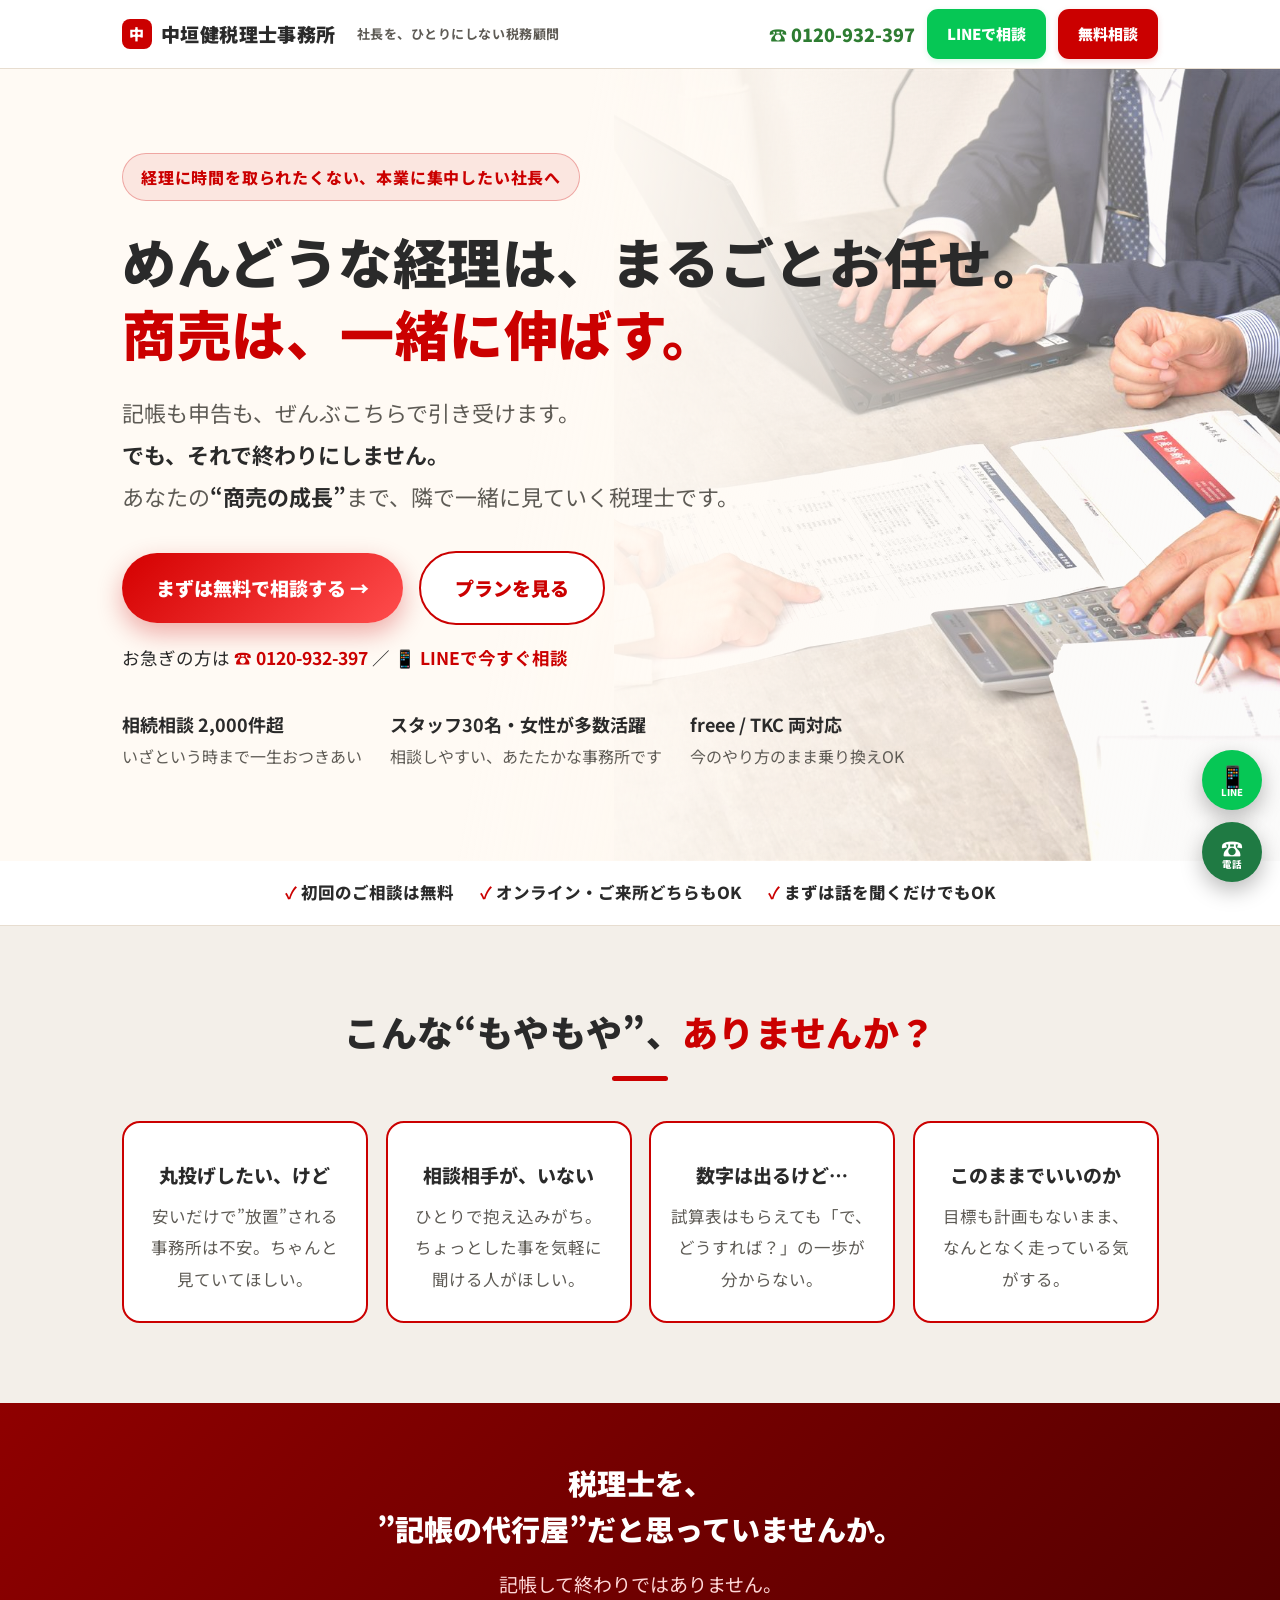
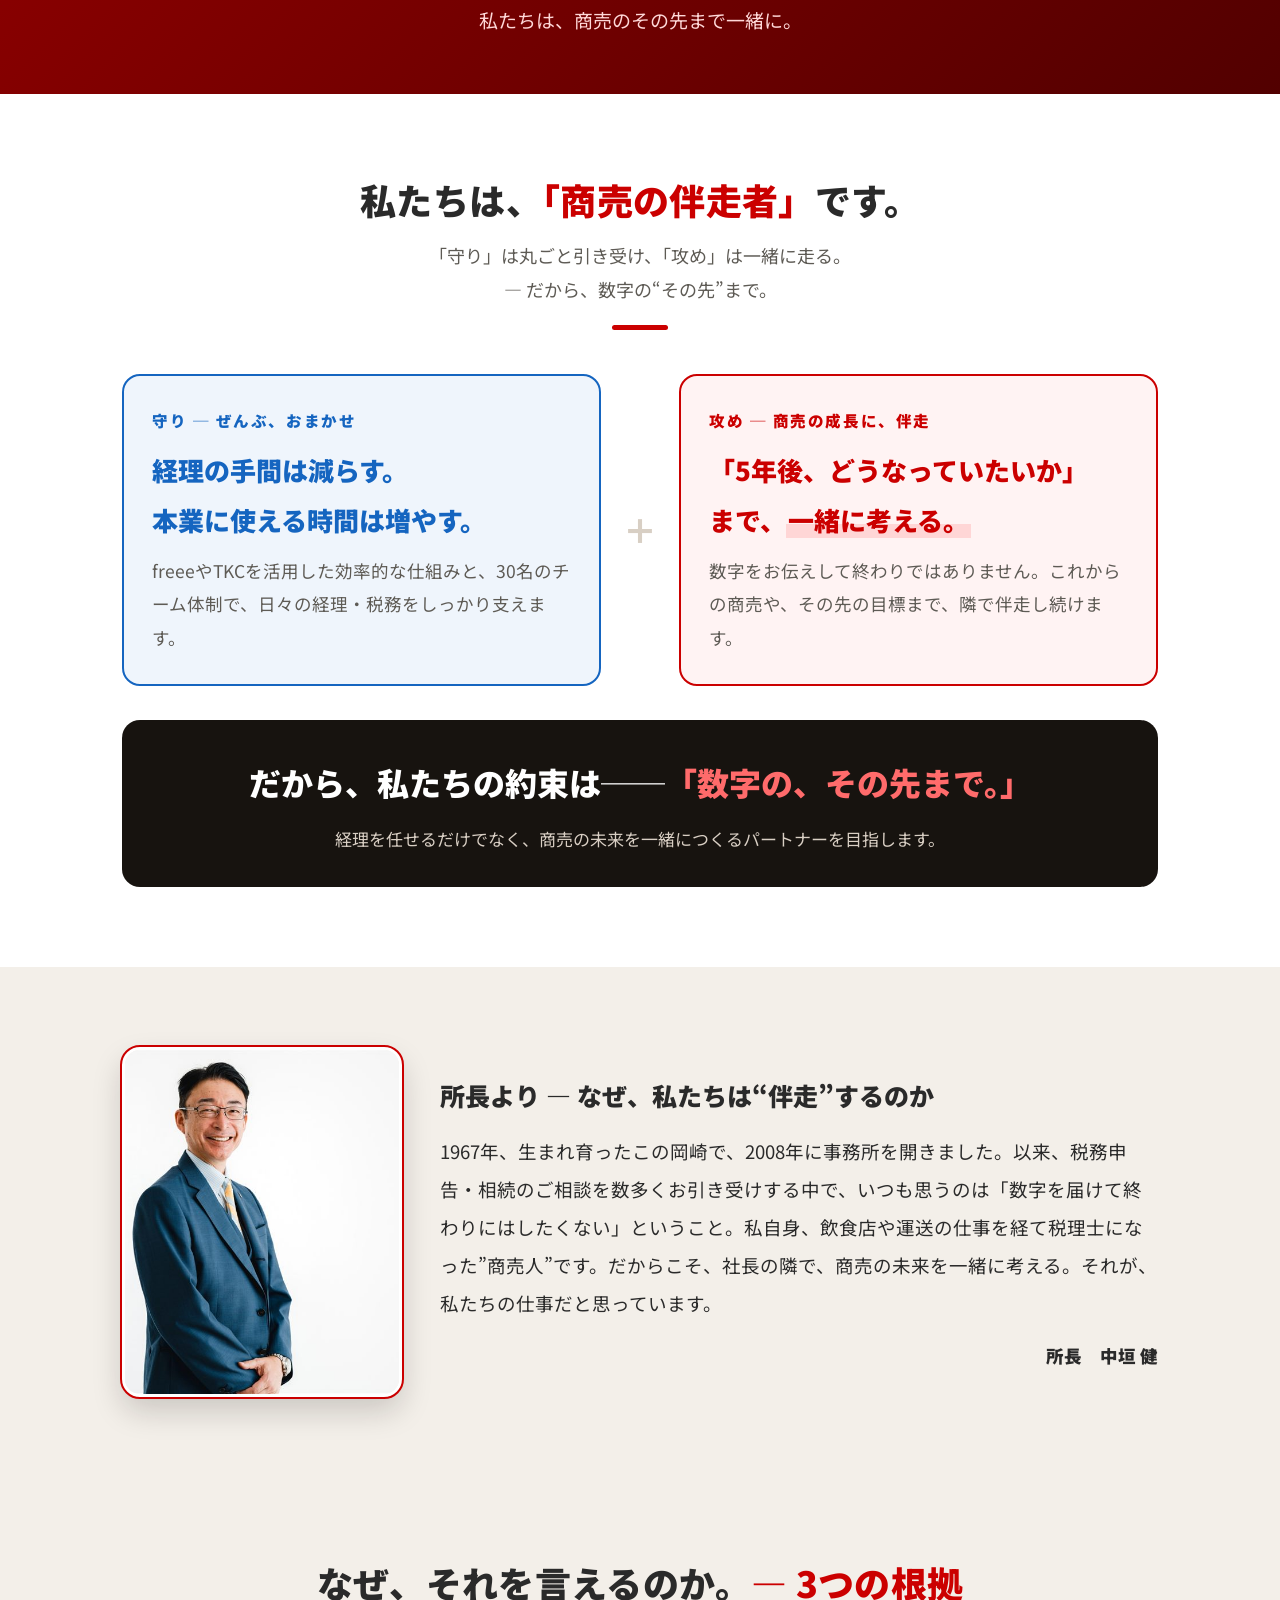
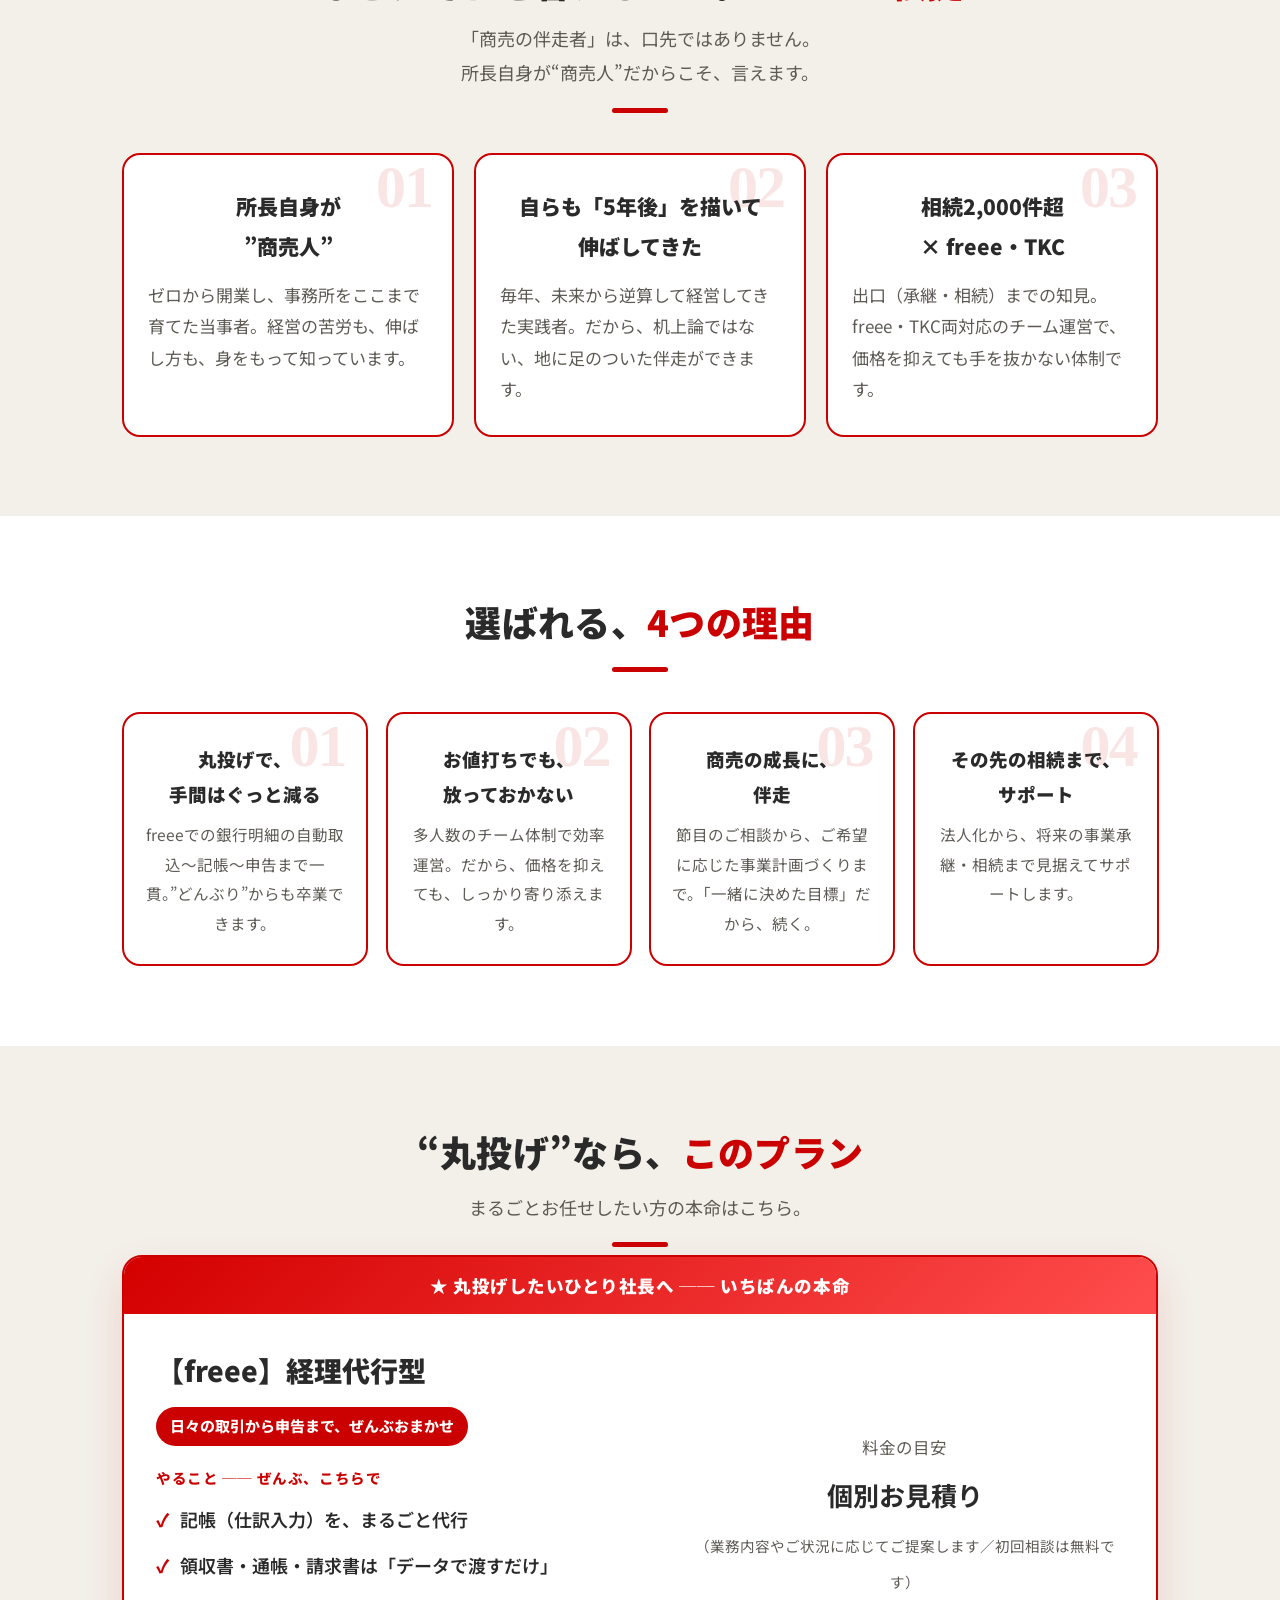
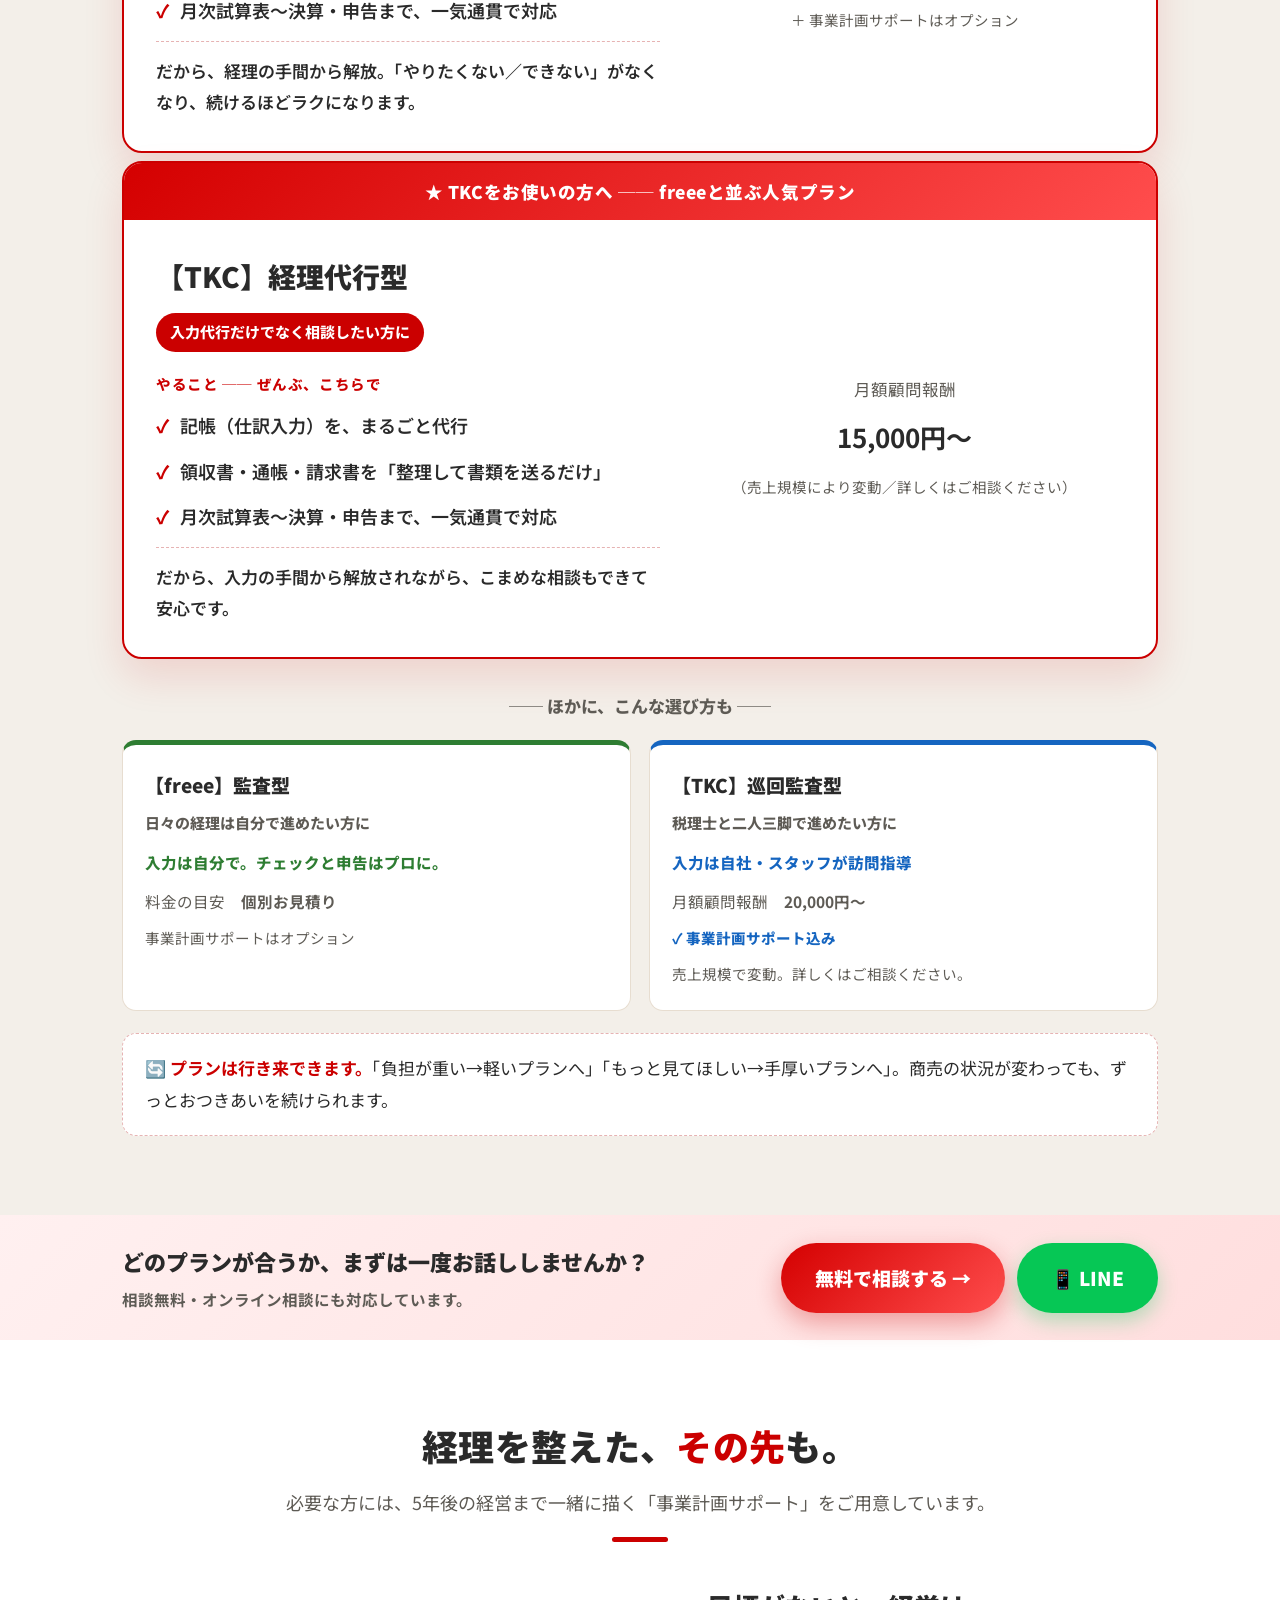
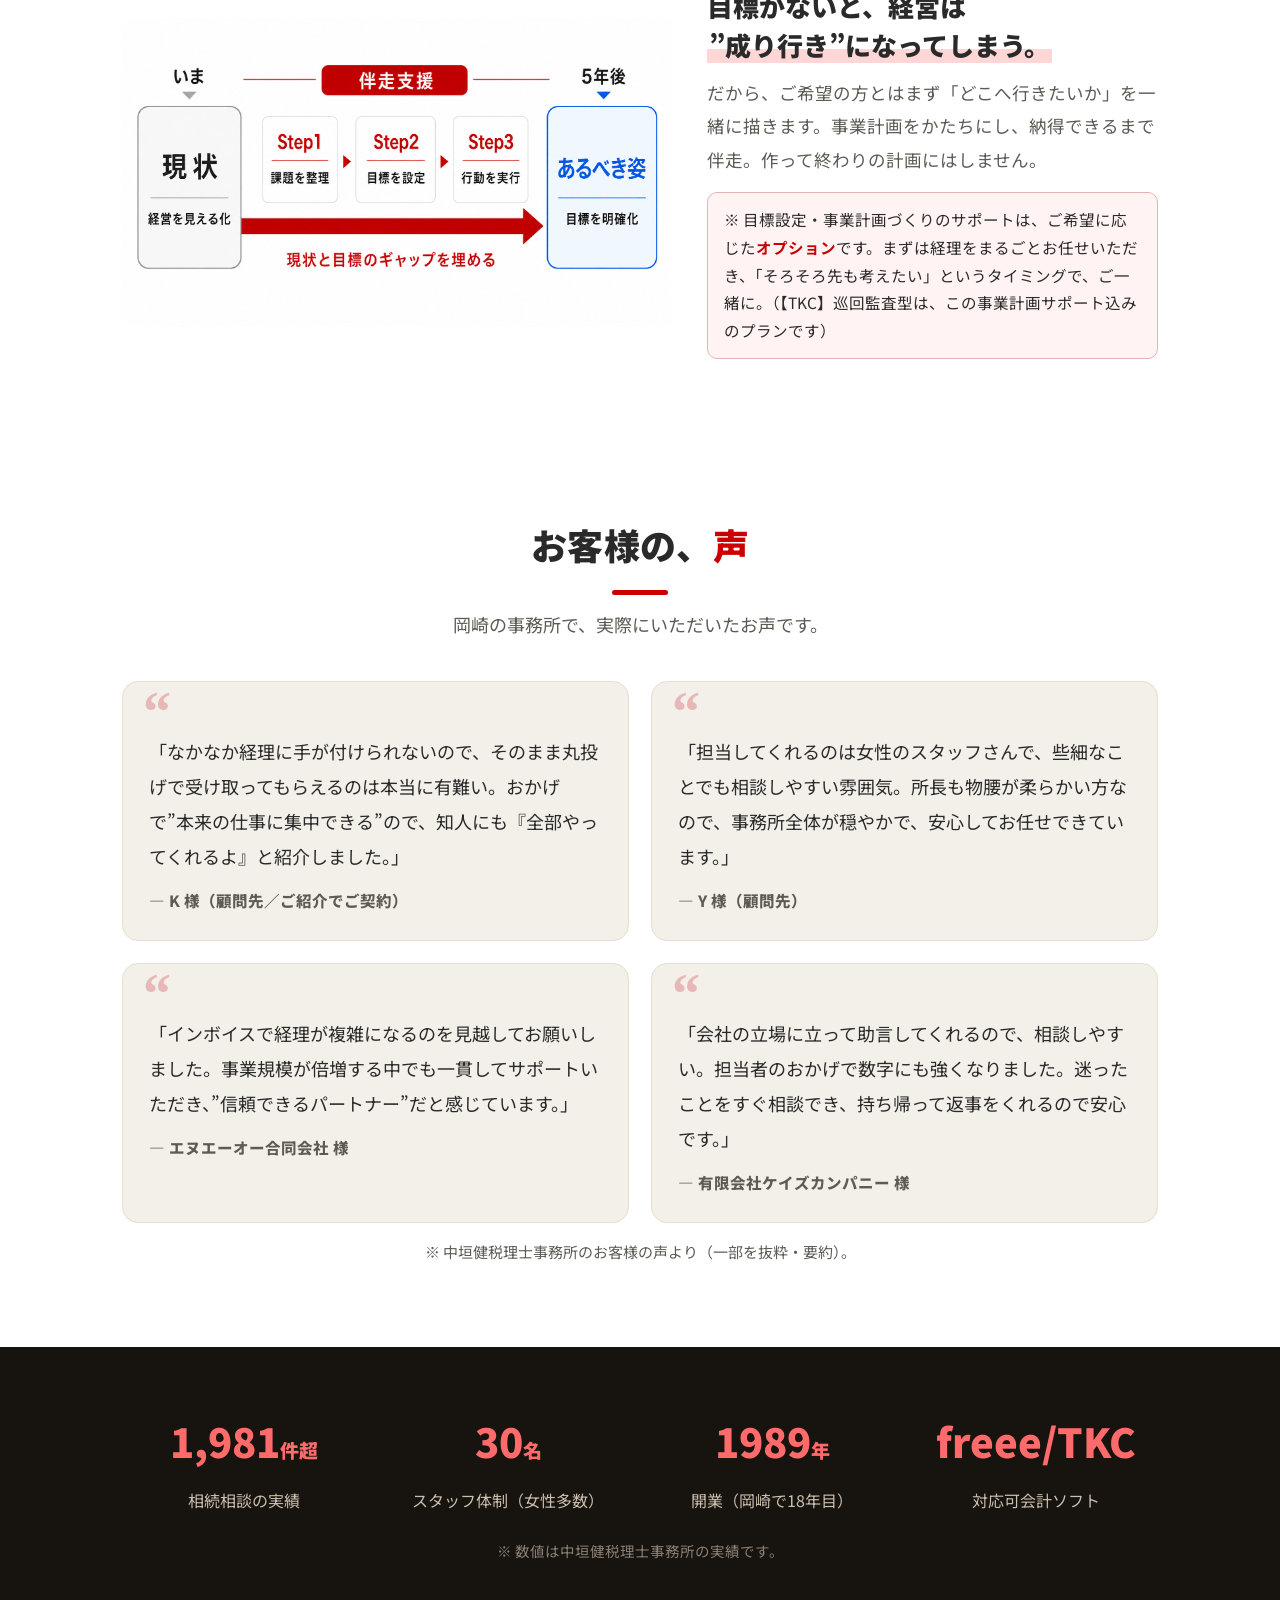
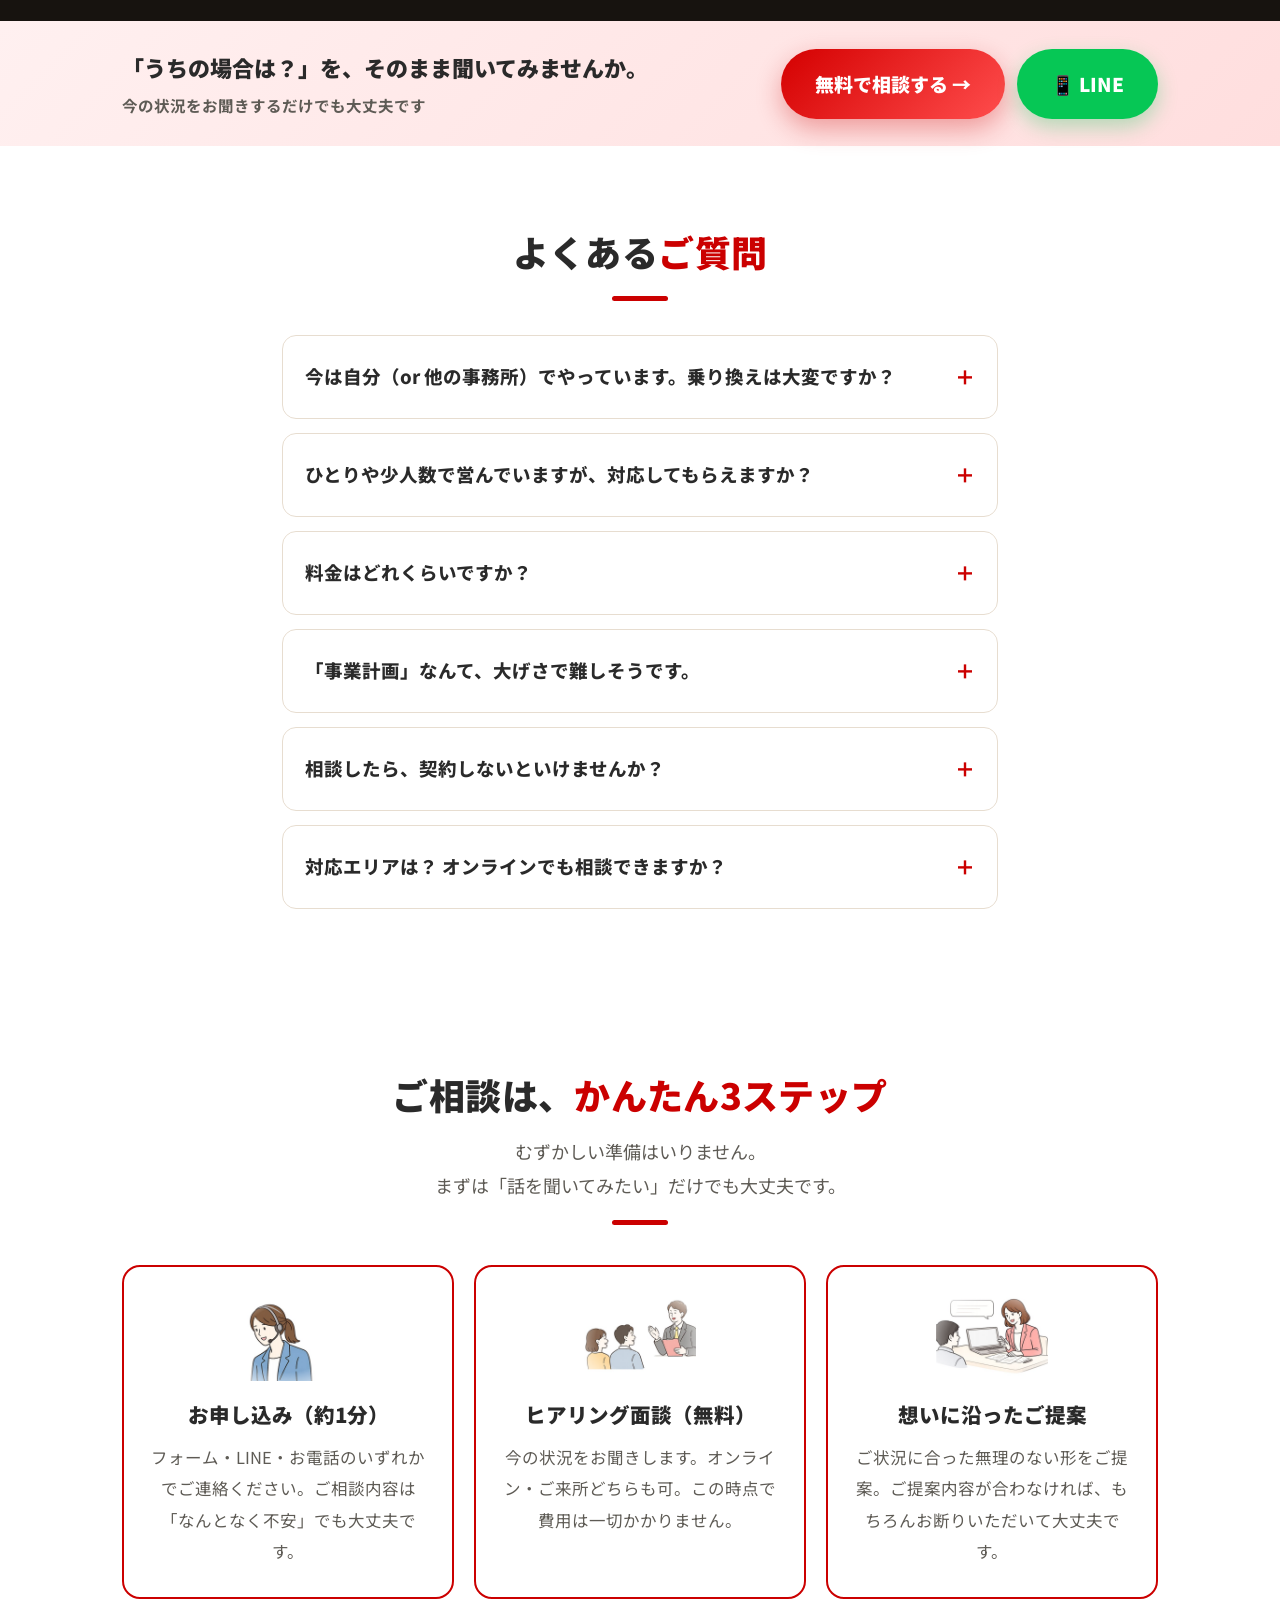
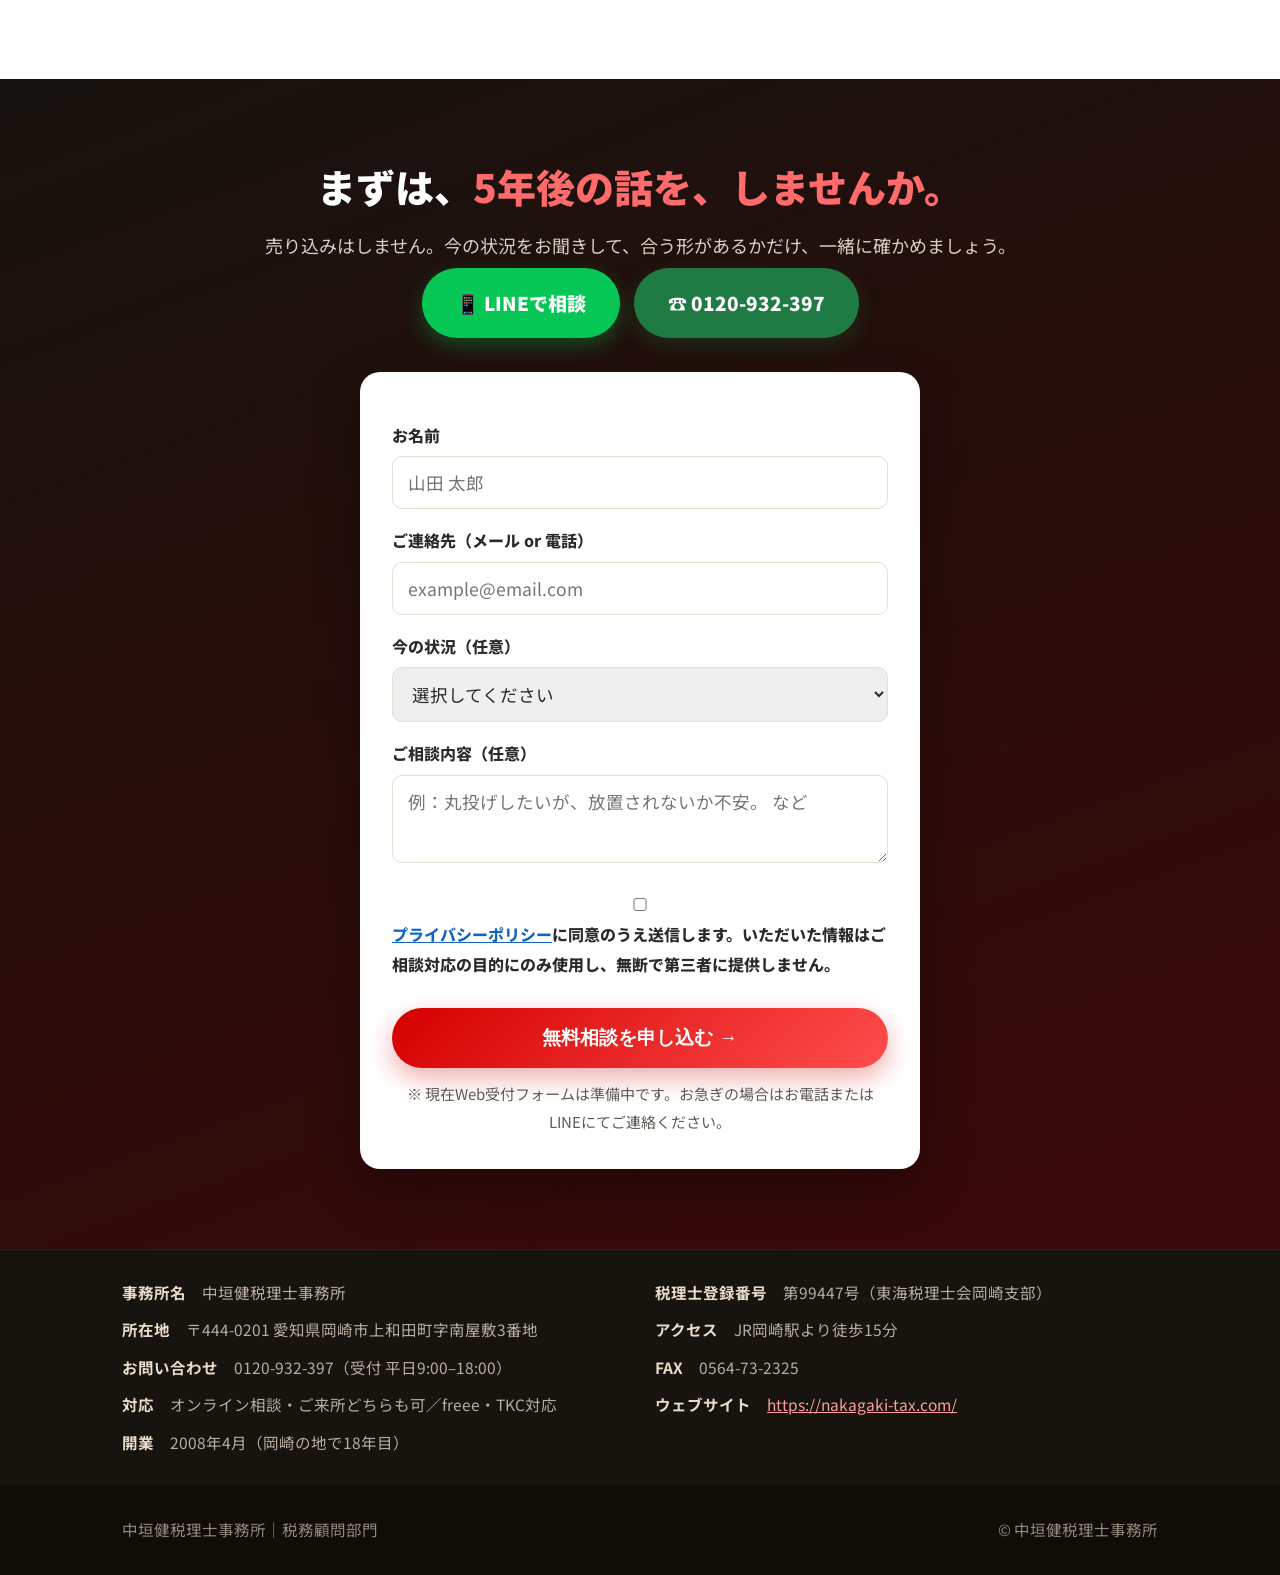
==== commit e9c43ab6: "LP全体をブラッシュアップ（情報整理・スマホ最適化・導線改善） 1. 事業計画サポート    - 見出しを「経理を整えた、その先も。」に変更し、希望者向けオプションであることを明示    - サブ見出" ====
--- a/index.html
+++ b/index.html
@@ -345,6 +345,9 @@
   footer{background:#100c08; color:#93897c; font-size:15.5px; padding:30px 0;}
   footer .wrap{display:flex; justify-content:space-between; flex-wrap:wrap; gap:10px;}
 
+  /* ヘッダーがsticky（高さ68px／モバイル56px）のため、アンカー移動時に見出しが隠れないよう余白を確保 */
+  #cta, #plans{scroll-margin-top:84px;}
+
   /* ============================================================
      スマートフォン向けレスポンシブ調整
      PC版（>600px）のデザイン・文章・画像・色は一切変更しない。
@@ -391,8 +394,7 @@
     .hero .lead{font-size:15px; margin-top:12px; line-height:1.8;}
     .hero .cta-row{margin-top:18px; gap:10px;}
     .hero-urgent{margin-top:10px; font-size:13px;}
-    .hero .hmeta{margin-top:16px; gap:12px 18px; font-size:12.5px;}
-    .hero .hmeta b{font-size:14px;}
+    .hero .hmeta{display:none;}
     .hero-photo{object-position:60% center;}
 
     /* 5. CTAボタン：縦並び・全幅・折り返し防止 */
@@ -494,6 +496,10 @@
     .brand{font-size:13.5px;}
     header .header-consult{font-size:12.5px; padding:0 12px; height:38px;}
   }
+
+  @media(max-width:600px){
+    #cta, #plans{scroll-margin-top:64px;}
+  }
 </style>
 </head>
 <body>
@@ -553,6 +559,7 @@
       <a href="#cta" class="cta-btn">まずは無料で相談する →</a>
       <a href="#plans" class="cta-btn ghost">プランを見る</a>
     </div>
+    <!-- 要URL設定：LINE公式アカウントのURLが決まるまでは #cta（問い合わせセクション）への仮リンク -->
     <div class="hero-urgent">お急ぎの方は <b><a href="tel:0120932397">☎ 0120-932-397</a></b> ／ <b><a href="#cta">📱 LINEで今すぐ相談</a></b></div>
     <div class="hmeta">
       <div><b>相続相談 2,000件超</b><br class="pc-br"><br class="sp-br">いざという時まで一生おつきあい</div>
@@ -577,10 +584,10 @@
     <h2 class="st">こんな“もやもや”、<span class="accent">ありませんか？</span></h2>
     <div class="st-bar"></div>
     <div class="pain-grid">
-      <div class="pain"><div class="pt">丸投げしたい、けど</div><div class="pd">安いだけで“放置”される<br class="pc-br">事務所は不安。<br class="pc-br">ちゃんと見ていてほしい。</div></div>
-      <div class="pain"><div class="pt">相談相手が、いない</div><div class="pd">ひとりで抱え込みがち。<br class="pc-br">ちょっとした事を<br class="pc-br">気軽に聞ける人がほしい。</div></div>
-      <div class="pain"><div class="pt">数字は出るけど…</div><div class="pd">試算表はもらえても<br class="pc-br">「で、どうすれば？」の<br class="pc-br">一歩が分からない。</div></div>
-      <div class="pain"><div class="pt">このままでいいのか</div><div class="pd">目標も計画もないまま、<br class="pc-br">なんとなく走っている気がする。</div></div>
+      <div class="pain"><div class="pt">丸投げしたい、けど</div><div class="pd">安いだけで”放置”される事務所は不安。ちゃんと見ていてほしい。</div></div>
+      <div class="pain"><div class="pt">相談相手が、いない</div><div class="pd">ひとりで抱え込みがち。ちょっとした事を気軽に聞ける人がほしい。</div></div>
+      <div class="pain"><div class="pt">数字は出るけど…</div><div class="pd">試算表はもらえても「で、どうすれば？」の一歩が分からない。</div></div>
+      <div class="pain"><div class="pt">このままでいいのか</div><div class="pd">目標も計画もないまま、なんとなく走っている気がする。</div></div>
     </div>
   </div>
 </section>
@@ -588,8 +595,8 @@
 <!-- 転換 -->
 <section class="sec tight turn">
   <div class="wrap">
-    <div class="q">税理士を、<br class="pc-br">“記帳の代行屋”だと<br class="sp-br">思っていませんか。</div>
-    <div class="a"><b>それ、もったいないです。</b><br class="pc-br">― 私たちは、あなたの商売を一緒に伸ばす存在でありたい。</div>
+    <div class="q">税理士を、<br class="pc-br">”記帳の代行屋”だと<br class="sp-br">思っていませんか。</div>
+    <div class="a">記帳して終わりではありません。<br class="pc-br">私たちは、商売のその先まで一緒に。</div>
   </div>
 </section>
 
@@ -603,18 +610,18 @@
       <div class="cbox def">
         <div class="tag">守り ─ ぜんぶ、おまかせ</div>
         <h3>経理の手間は減らす。<br class="pc-br"><br class="sp-br">本業に使える時間は増やす。</h3>
-        <p>freeeやTKCを活用した効率的な仕組みと、30名のチーム体制で、<br class="pc-br">日々の経理・税務をしっかり支えます。</p>
+        <p>freeeやTKCを活用した効率的な仕組みと、30名のチーム体制で、日々の経理・税務をしっかり支えます。</p>
       </div>
       <div class="cplus">＋</div>
       <div class="cbox atk">
         <div class="tag">攻め ─ 商売の成長に、伴走</div>
         <h3>「5年後、どうなっていたいか」<br class="pc-br">まで、<br class="sp-br"><span class="mark">一緒に考える。</span></h3>
-        <p>数字をお伝えして終わりではありません。<br class="pc-br">これからの商売や、その先の目標まで一緒に考える。<br class="pc-br"><br class="pc-br">困ったときに放り出さず、隣で伴走し続けます。</p>
+        <p>数字をお伝えして終わりではありません。これからの商売や、その先の目標まで、隣で伴走し続けます。</p>
       </div>
     </div>
     <div class="payoff">
       <div class="big">だから、私たちの約束は──<span class="glow">「数字の、その先まで。」</span></div>
-      <div class="note">記帳して終わりの税理士ではなく、あなたの商売の未来を一緒につくるパートナーへ。</div>
+      <div class="note">経理を任せるだけでなく、商売の未来を一緒につくるパートナーを目指します。</div>
     </div>
   </div>
 </section>
@@ -656,7 +663,7 @@
 " alt="所長 中垣 健">
       <div>
         <h3>所長より ― なぜ、私たちは“伴走”するのか</h3>
-        <p>1967年、生まれ育ったこの岡崎で、2008年に事務所を開きました。<br class="pc-br">以来、税務申告・相続のご相談を数多くお引き受けする中で、いつも思うのは「数字を届けて終わりにはしたくない」ということ。<br class="pc-br">私自身、飲食店や運送の仕事を経て税理士になった“商売人”です。<br class="pc-br">だからこそ、社長の隣で、商売の未来を一緒に考える。<br class="pc-br">それが、私たちの仕事だと思っています。</p>
+        <p>1967年、生まれ育ったこの岡崎で、2008年に事務所を開きました。以来、税務申告・相続のご相談を数多くお引き受けする中で、いつも思うのは「数字を届けて終わりにはしたくない」ということ。私自身、飲食店や運送の仕事を経て税理士になった”商売人”です。だからこそ、社長の隣で、商売の未来を一緒に考える。それが、私たちの仕事だと思っています。</p>
         <div class="sign">所長　中垣 健</div>
       </div>
     </div>
@@ -672,18 +679,18 @@
     <div class="rtb">
       <div class="rtbc">
         <span class="cardnum">01</span>
-        <h3>所長自身が<br class="pc-br">“商売人”</h3>
-        <p>2008年、ゼロから開業しスタッフ30名の事務所に育てた当事者。<br class="pc-br">経営の苦労も、伸ばし方も、身をもって知っています。</p>
+        <h3>所長自身が<br class="pc-br">”商売人”</h3>
+        <p>ゼロから開業し、事務所をここまで育てた当事者。経営の苦労も、伸ばし方も、身をもって知っています。</p>
       </div>
       <div class="rtbc">
         <span class="cardnum">02</span>
         <h3>自らも「5年後」を描いて<br class="pc-br"><br class="sp-br">伸ばしてきた</h3>
-        <p>毎年、未来から逆算して経営してきた実践者。<br class="pc-br">だから、机上論ではない、地に足のついた伴走ができます。</p>
+        <p>毎年、未来から逆算して経営してきた実践者。だから、机上論ではない、地に足のついた伴走ができます。</p>
       </div>
       <div class="rtbc">
         <span class="cardnum">03</span>
         <h3>相続2,000件超<br class="pc-br"> × freee・TKC</h3>
-        <p>出口（承継・相続）までの知見。<br class="pc-br">freee・TKC両対応のチーム運営で、価格を抑えても手を抜かない体制です。</p>
+        <p>出口（承継・相続）までの知見。freee・TKC両対応のチーム運営で、価格を抑えても手を抜かない体制です。</p>
       </div>
     </div>
   </div>
@@ -695,10 +702,10 @@
     <h2 class="st">選ばれる、<span class="accent">4つの理由</span></h2>
     <div class="st-bar"></div>
     <div class="reasons">
-      <div class="reason"><span class="cardnum">01</span><h3>丸投げで、<br class="pc-br">手間はぐっと減る</h3><p>freeeでの銀行明細の自動取込〜記帳〜申告まで一貫。<br class="pc-br">“どんぶり”からも卒業できます。</p></div>
-      <div class="reason"><span class="cardnum">02</span><h3>お値打ちでも、<br class="pc-br">放っておかない</h3><p>スタッフ30名、女性も多数活躍するチームで効率運営。<br class="pc-br">だから、価格を抑えても、<br class="pc-br">しっかり寄り添えます。</p></div>
-      <div class="reason"><span class="cardnum">03</span><h3>商売の成長に、<br class="pc-br">伴走</h3><p>節目のご相談から、ご希望に応じた事業計画づくりまで。<br class="pc-br">「一緒に決めた目標」だから、続く。</p></div>
-      <div class="reason"><span class="cardnum">04</span><h3>その先の相続まで、<br class="pc-br">サポート</h3><p>法人化から将来の事業承継・相続まで見据える。<br class="pc-br">相続相談2,000件超の知見で。</p></div>
+      <div class="reason"><span class="cardnum">01</span><h3>丸投げで、<br class="pc-br">手間はぐっと減る</h3><p>freeeでの銀行明細の自動取込〜記帳〜申告まで一貫。”どんぶり”からも卒業できます。</p></div>
+      <div class="reason"><span class="cardnum">02</span><h3>お値打ちでも、<br class="pc-br">放っておかない</h3><p>多人数のチーム体制で効率運営。だから、価格を抑えても、しっかり寄り添えます。</p></div>
+      <div class="reason"><span class="cardnum">03</span><h3>商売の成長に、<br class="pc-br">伴走</h3><p>節目のご相談から、ご希望に応じた事業計画づくりまで。「一緒に決めた目標」だから、続く。</p></div>
+      <div class="reason"><span class="cardnum">04</span><h3>その先の相続まで、<br class="pc-br">サポート</h3><p>法人化から、将来の事業承継・相続まで見据えてサポートします。</p></div>
     </div>
   </div>
 </section>
@@ -721,12 +728,12 @@
             <li>領収書・通帳・請求書は「データで渡すだけ」</li>
             <li>月次試算表〜決算・申告まで、一気通貫で対応</li>
           </ul>
-          <div class="benefit">だから、経理の手間から解放。<br class="pc-br">「やりたくない／できない」がなくなり、続けるほどラクになります。</div>
+          <div class="benefit">だから、経理の手間から解放。「やりたくない／できない」がなくなり、続けるほどラクになります。</div>
         </div>
         <div class="hpprice">
           <span class="lbl">料金の目安</span>
-          <b>お気軽にご相談ください</b>
-          <small>（ご状況により個別にお見積り／初回相談は無料です）</small>
+          <b>個別お見積り</b>
+          <small>（業務内容やご状況に応じてご提案します／初回相談は無料です）</small>
           <div class="plan-note">＋ 事業計画サポートはオプション</div>
         </div>
       </div>
@@ -760,7 +767,7 @@
         <h4>【freee】監査型</h4>
         <div class="who2">日々の経理は自分で進めたい方に</div>
         <div class="sc">入力は自分で。チェックと申告はプロに。</div>
-        <div class="pr">料金の目安　<b>ご相談ください</b></div>
+        <div class="pr">料金の目安　<b>個別お見積り</b></div>
         <div class="plan-note">事業計画サポートはオプション</div>
       </div>
       <div class="subplan s3">
@@ -772,7 +779,7 @@
         <div class="plan-note">売上規模で変動。詳しくはご相談ください。</div>
       </div>
     </div>
-    <div class="flow">🔄 <b>プランは行き来できます。</b><br class="pc-br">「負担が重い→軽いプランへ」「もっと見てほしい→手厚いプランへ」。<br class="pc-br">商売の状況が変わっても、ずっとおつきあいを続けられます。</div>
+    <div class="flow">🔄 <b>プランは行き来できます。</b>「負担が重い→軽いプランへ」「もっと見てほしい→手厚いプランへ」。商売の状況が変わっても、ずっとおつきあいを続けられます。</div>
   </div>
 </section>
 
@@ -788,7 +795,8 @@
 <!-- 事業計画サポート -->
 <section class="sec growth">
   <div class="wrap">
-    <h2 class="st">いちばんの違いは、<span class="accent">「5年後を、一緒に描く」</span>こと。</h2>
+    <h2 class="st">経理を整えた、<span class="accent">その先</span>も。</h2>
+    <p class="st-sub">必要な方には、5年後の経営まで一緒に描く「事業計画サポート」をご用意しています。</p>
     <div class="st-bar"></div>
     <div class="gwrap" style="margin-top:44px;">
       <div class="growth-flow-wrap">
@@ -802,9 +810,9 @@
         </picture>
       </div>
       <div class="gtxt">
-        <h3>目標がないと、経営は<br class="pc-br"><br class="sp-br"><span class="mark">“成り行き”になってしまう。</span></h3>
-        <p>だから私たちは、まず「どこへ行きたいか」を一緒に描きます。<br class="pc-br">事業計画をかたちにし、納得できるまで伴走。<br class="pc-br">作って終わりの計画にはしません。</p>
-        <div class="opt-note">※ 目標設定・事業計画づくりのサポートは、ご希望に応じた<b>オプション</b>です。<br class="pc-br">まずは経理をまるごとお任せいただき、「そろそろ先も考えたい」というタイミングで、ご一緒に。<br class="pc-br">（【TKC】巡回監査型は、この事業計画サポート込みのプランです）</div>
+        <h3>目標がないと、経営は<br class="pc-br"><br class="sp-br"><span class="mark">”成り行き”になってしまう。</span></h3>
+        <p>だから、ご希望の方とはまず「どこへ行きたいか」を一緒に描きます。事業計画をかたちにし、納得できるまで伴走。作って終わりの計画にはしません。</p>
+        <div class="opt-note">※ 目標設定・事業計画づくりのサポートは、ご希望に応じた<b>オプション</b>です。まずは経理をまるごとお任せいただき、「そろそろ先も考えたい」というタイミングで、ご一緒に。（【TKC】巡回監査型は、この事業計画サポート込みのプランです）</div>
       </div>
     </div>
   </div>
@@ -818,19 +826,19 @@
     <p class="st-sub">岡崎の事務所で、実際にいただいたお声です。</p>
     <div class="voices">
       <div class="voice">
-        <div class="vq">「なかなか経理に手が付けられないので、そのまま丸投げで受け取ってもらえるのは本当に有難い。<br class="pc-br">おかげで“本来の仕事に集中できる”ので、知人にも『全部やってくれるよ』と紹介しました。」</div>
+        <div class="vq">「なかなか経理に手が付けられないので、そのまま丸投げで受け取ってもらえるのは本当に有難い。おかげで”本来の仕事に集中できる”ので、知人にも『全部やってくれるよ』と紹介しました。」</div>
         <div class="vn">― K 様（顧問先／ご紹介でご契約）</div>
       </div>
       <div class="voice">
-        <div class="vq">「担当してくれるのは女性のスタッフさんで、些細なことでも相談しやすい雰囲気。<br class="pc-br">所長も物腰が柔らかい方なので、事務所全体が穏やかで、安心してお任せできています。」</div>
+        <div class="vq">「担当してくれるのは女性のスタッフさんで、些細なことでも相談しやすい雰囲気。所長も物腰が柔らかい方なので、事務所全体が穏やかで、安心してお任せできています。」</div>
         <div class="vn">― Y 様（顧問先）</div>
       </div>
       <div class="voice">
-        <div class="vq">「インボイスで経理が複雑になるのを見越してお願いしました。<br class="pc-br">事業規模が倍増する中でも一貫してサポートいただき、“信頼できるパートナー”だと感じています。」</div>
+        <div class="vq">「インボイスで経理が複雑になるのを見越してお願いしました。事業規模が倍増する中でも一貫してサポートいただき、”信頼できるパートナー”だと感じています。」</div>
         <div class="vn">― エヌエーオー合同会社 様</div>
       </div>
       <div class="voice">
-        <div class="vq">「会社の立場に立って助言してくれるので、相談しやすい。<br class="pc-br">担当者のおかげで数字にも強くなりました。<br class="pc-br">迷ったことをすぐ相談でき、持ち帰って返事をくれるので安心です。」</div>
+        <div class="vq">「会社の立場に立って助言してくれるので、相談しやすい。担当者のおかげで数字にも強くなりました。迷ったことをすぐ相談でき、持ち帰って返事をくれるので安心です。」</div>
         <div class="vn">― 有限会社ケイズカンパニー 様</div>
       </div>
     </div>
@@ -866,12 +874,12 @@
     <h2 class="st">よくある<span class="accent">ご質問</span></h2>
     <div class="st-bar"></div>
     <div style="margin-top:34px;">
-      <details><summary>今は自分（or 他の事務所）でやっています。乗り換えは大変ですか？</summary><div class="fa">いいえ。<br class="pc-br">今お使いのfreee／TKCそのままで引き継げます。<br class="pc-br">切り替えの手間もこちらで巻き取りますので、負担はほとんどありません。</div></details>
-      <details><summary>ひとりや少人数で営んでいますが、対応してもらえますか？</summary><div class="fa">もちろんです。<br class="pc-br">「経理は丸投げしたい／気軽に相談できる相手がほしい」という経営者こそ、私たちがいちばん力になれる方々です。</div></details>
-      <details><summary>料金はどれくらいですか？</summary><div class="fa">ご状況（売上規模・取引量など）によって変わりますので、まずは無料相談でお見積りいたします。<br class="pc-br">お気軽にご相談ください。</div></details>
-      <details><summary>「事業計画」なんて、大げさで難しそうです。</summary><div class="fa">構えなくて大丈夫です。<br class="pc-br">「5年後どうなりたい？」の雑談から始めます。<br class="pc-br">難しい作業はこちらで形にします。</div></details>
-      <details><summary>相談したら、契約しないといけませんか？</summary><div class="fa">いいえ。<br class="pc-br">無料相談だけで終わっても全く問題ありません。<br class="pc-br">合わなければ、遠慮なくお断りください。</div></details>
-      <details><summary>対応エリアは？ オンラインでも相談できますか？</summary><div class="fa">オンライン相談に対応しているので、全国どこからでもご相談いただけます。<br class="pc-br">ご来所での面談も可能です。</div></details>
+      <details><summary>今は自分（or 他の事務所）でやっています。乗り換えは大変ですか？</summary><div class="fa">いいえ。今お使いのfreee／TKCそのままで引き継げます。切り替えの手間もこちらで巻き取りますので、負担はほとんどありません。</div></details>
+      <details><summary>ひとりや少人数で営んでいますが、対応してもらえますか？</summary><div class="fa">もちろんです。「経理は丸投げしたい／気軽に相談できる相手がほしい」という経営者こそ、私たちがいちばん力になれる方々です。</div></details>
+      <details><summary>料金はどれくらいですか？</summary><div class="fa">ご状況（売上規模・取引量など）によって変わりますので、まずは無料相談でお見積りいたします。お気軽にご相談ください。</div></details>
+      <details><summary>「事業計画」なんて、大げさで難しそうです。</summary><div class="fa">構えなくて大丈夫です。「5年後どうなりたい？」の雑談から始めます。難しい作業はこちらで形にします。</div></details>
+      <details><summary>相談したら、契約しないといけませんか？</summary><div class="fa">いいえ。無料相談だけで終わっても全く問題ありません。合わなければ、遠慮なくお断りください。</div></details>
+      <details><summary>対応エリアは？ オンラインでも相談できますか？</summary><div class="fa">オンライン相談に対応しているので、全国どこからでもご相談いただけます。ご来所での面談も可能です。</div></details>
     </div>
   </div>
 </section>
@@ -909,7 +917,7 @@
 
 
 
-" alt="お申し込みの様子"><h3>お申し込み（約1分）</h3><p>フォーム・LINE・お電話の<br class="pc-br">いずれかでご連絡ください。<br class="pc-br">ご相談内容は「なんとなく不安」<br class="pc-br">でも大丈夫です。</p></div>
+" alt="お申し込みの様子"><h3>お申し込み（約1分）</h3><p>フォーム・LINE・お電話のいずれかでご連絡ください。ご相談内容は「なんとなく不安」でも大丈夫です。</p></div>
       <div class="step3"><img class="step-illust" loading="lazy" src="[data-uri]
 
 
@@ -936,7 +944,7 @@
 
 
 
-" alt="ヒアリング面談の様子"><h3>ヒアリング面談（無料）</h3><p>今の状況をお聞きします。<br class="pc-br">オンライン・ご来所どちらも可。<br class="pc-br">この時点で費用は一切かかりません。</p></div>
+" alt="ヒアリング面談の様子"><h3>ヒアリング面談（無料）</h3><p>今の状況をお聞きします。オンライン・ご来所どちらも可。この時点で費用は一切かかりません。</p></div>
       <div class="step3"><img class="step-illust" loading="lazy" src="[data-uri]
 
 
@@ -962,7 +970,7 @@
 
 
 
-" alt="ご提案の様子"><h3>想いに沿ったご提案</h3><p>ご状況に合った無理のない形を<br class="pc-br">ご提案。ご提案内容が<br class="pc-br">合わなければ、もちろん<br class="pc-br">お断りいただいて大丈夫です。</p></div>
+" alt="ご提案の様子"><h3>想いに沿ったご提案</h3><p>ご状況に合った無理のない形をご提案。ご提案内容が合わなければ、もちろんお断りいただいて大丈夫です。</p></div>
     </div>
   </div>
 </section>
@@ -971,7 +979,7 @@
 <section class="sec final" id="cta">
   <div class="wrap">
     <h2>まずは、<span class="glow">5年後の話を、しませんか。</span></h2>
-    <p>売り込みはしません。<br class="pc-br">今の状況をお聞きして、合う形があるかだけ、一緒に確かめましょう。</p>
+    <p>売り込みはしません。今の状況をお聞きして、合う形があるかだけ、一緒に確かめましょう。</p>
     <!-- 要URL設定：LINE公式アカウントのURLが決まり次第、下記2箇所を差し替えてください -->
     <div class="cta-multi">
       <a href="#cta" class="cta-btn line">📱 LINEで相談</a>
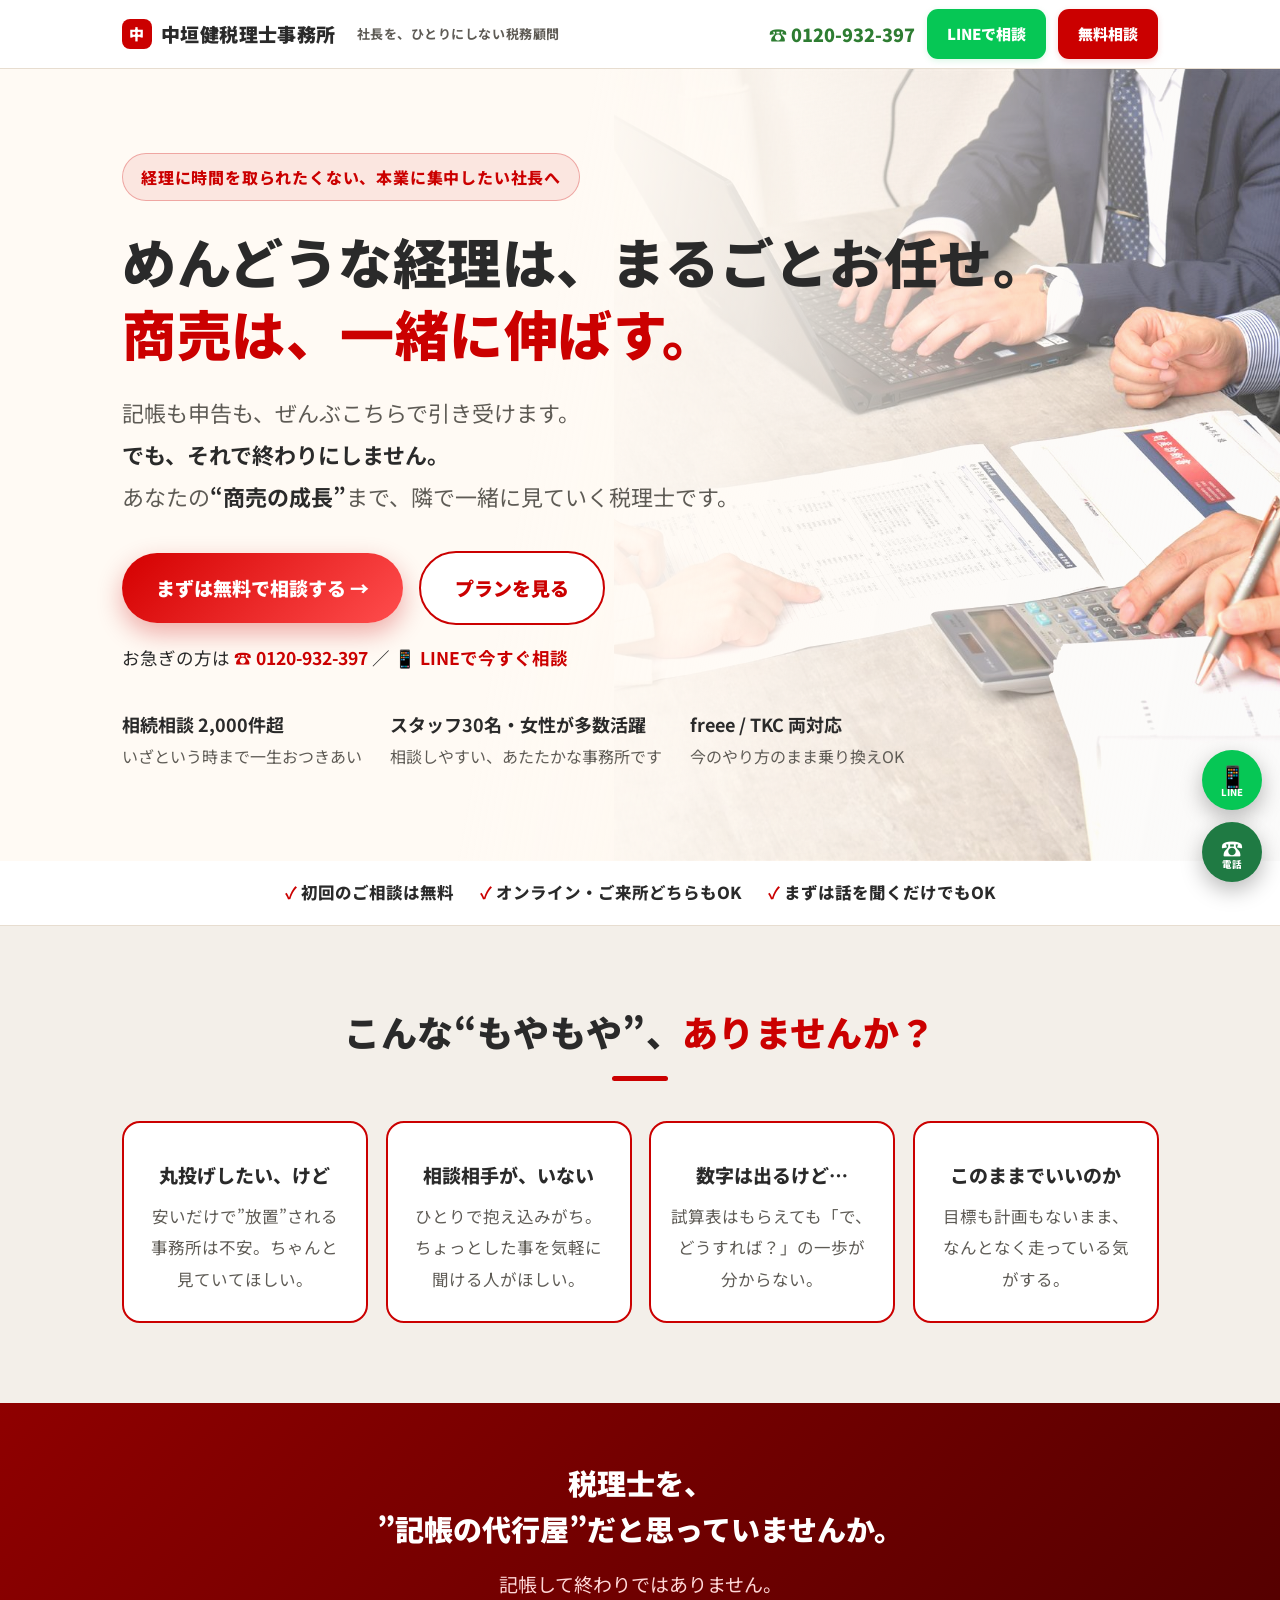
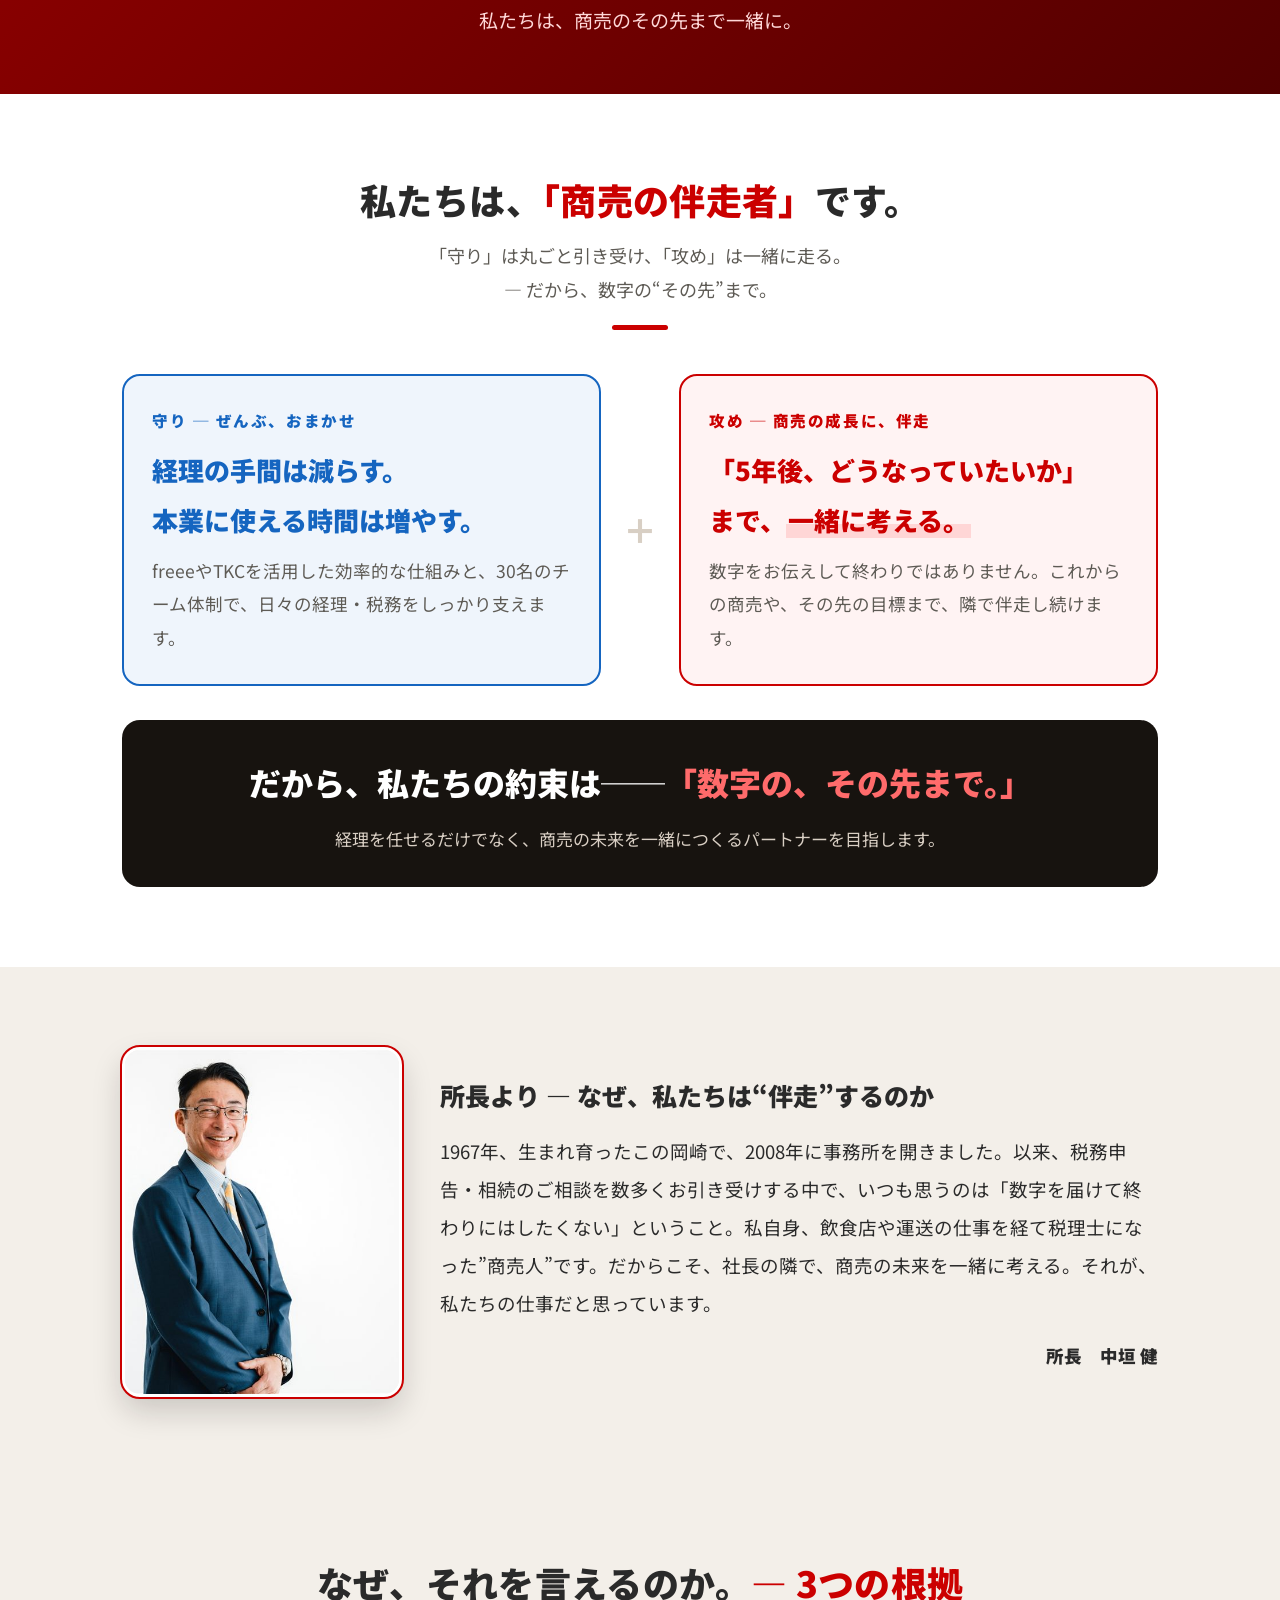
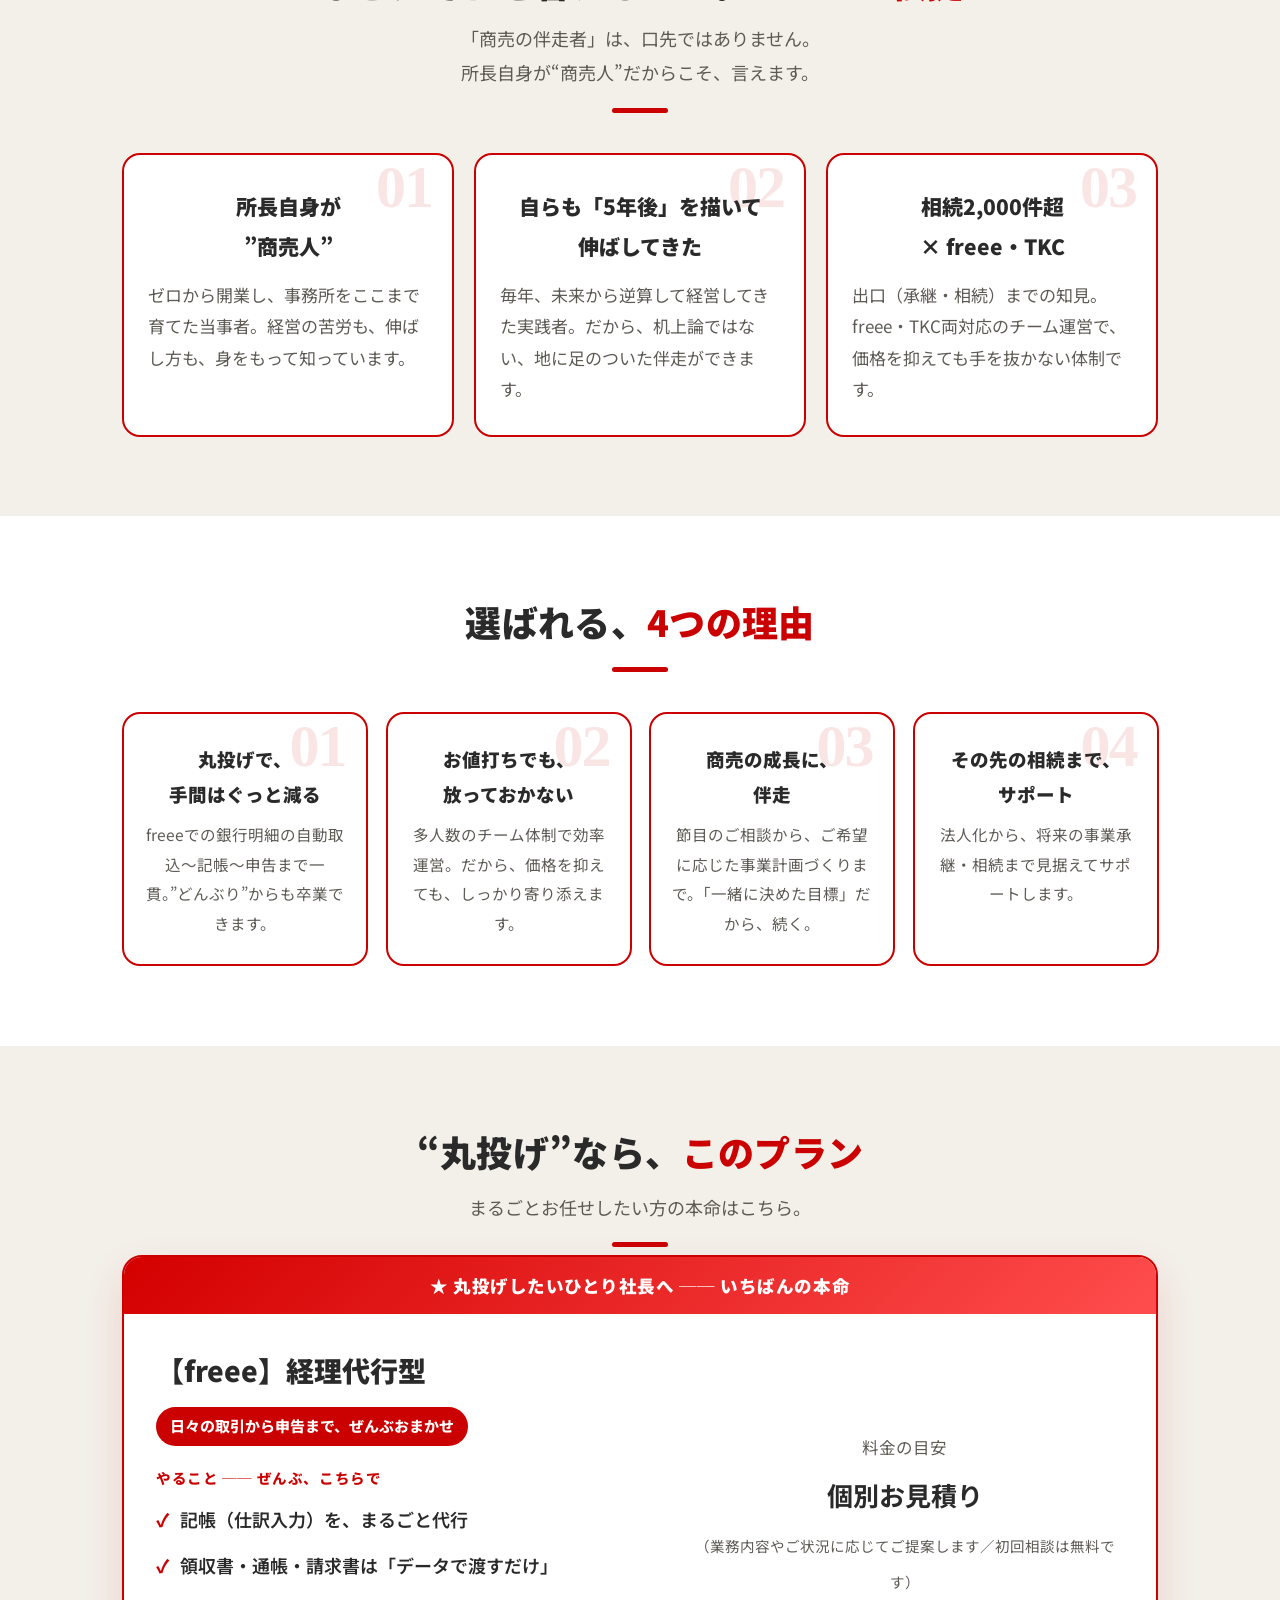
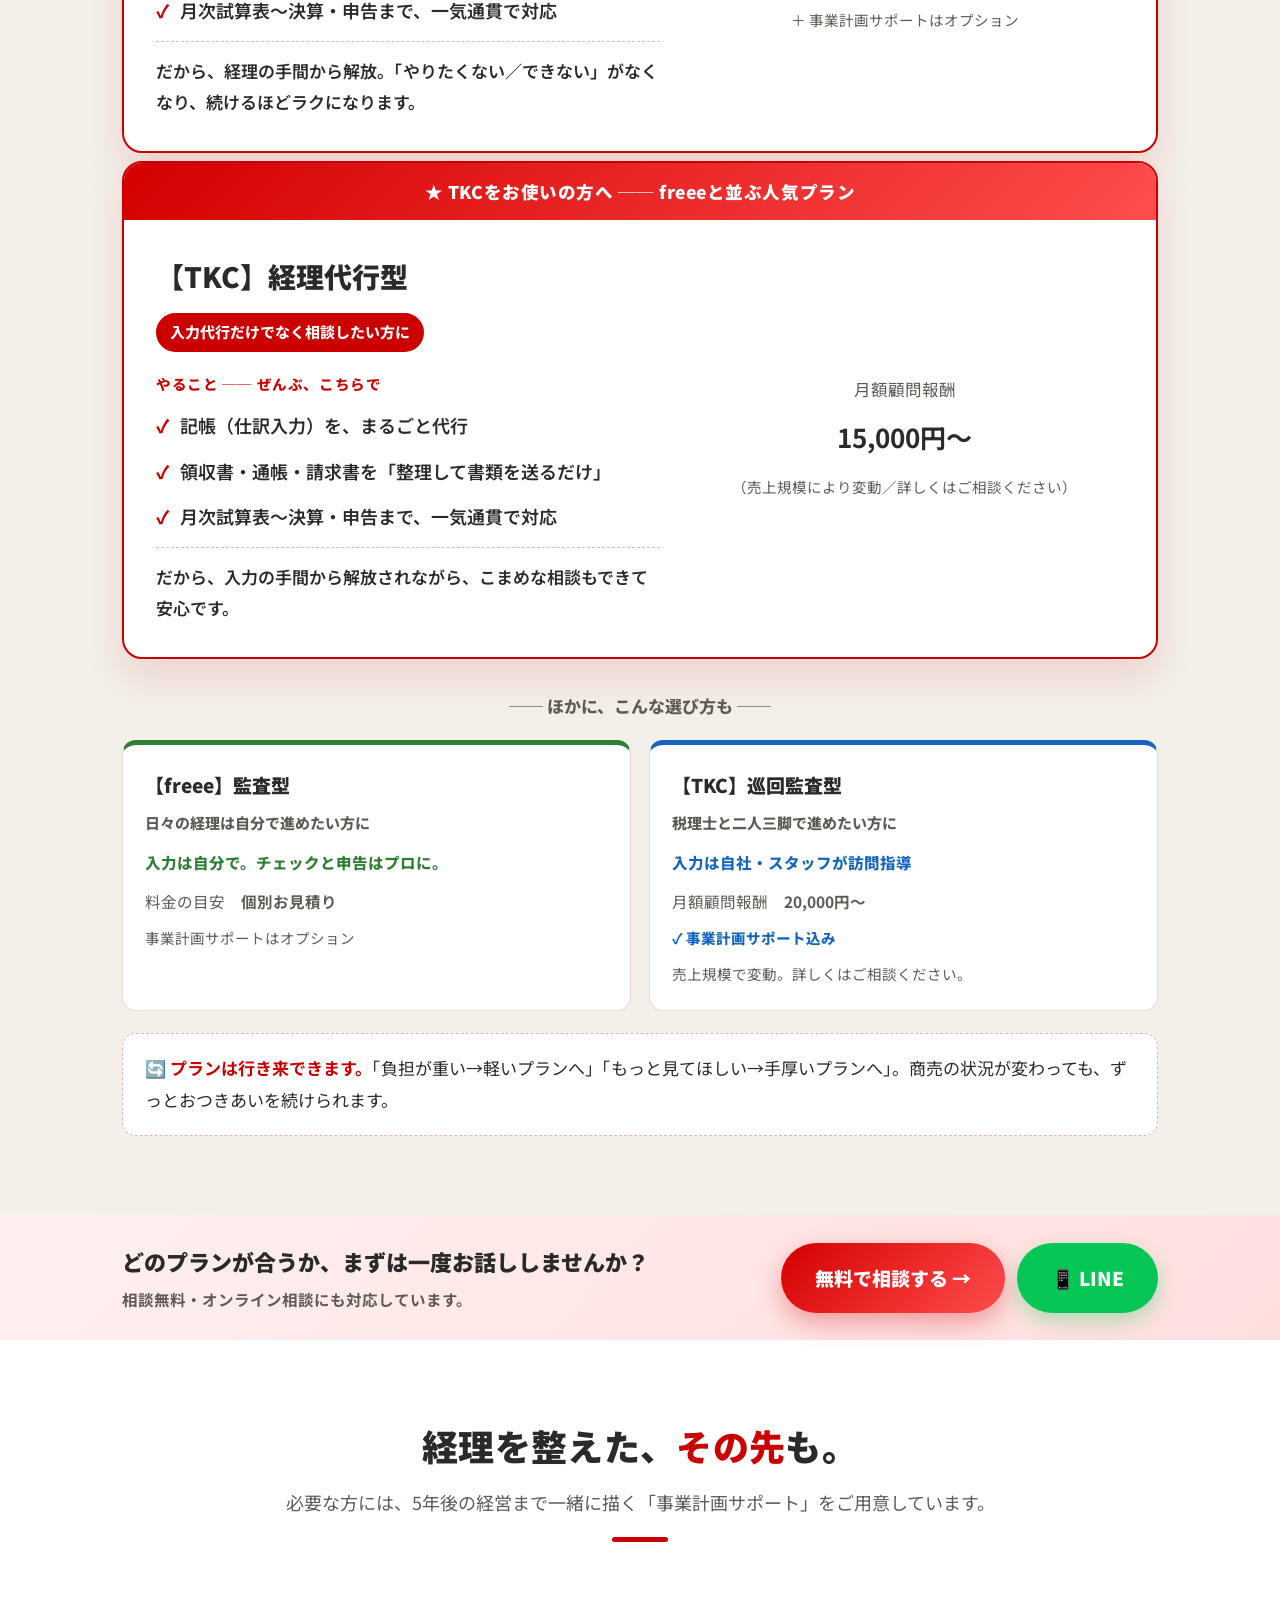
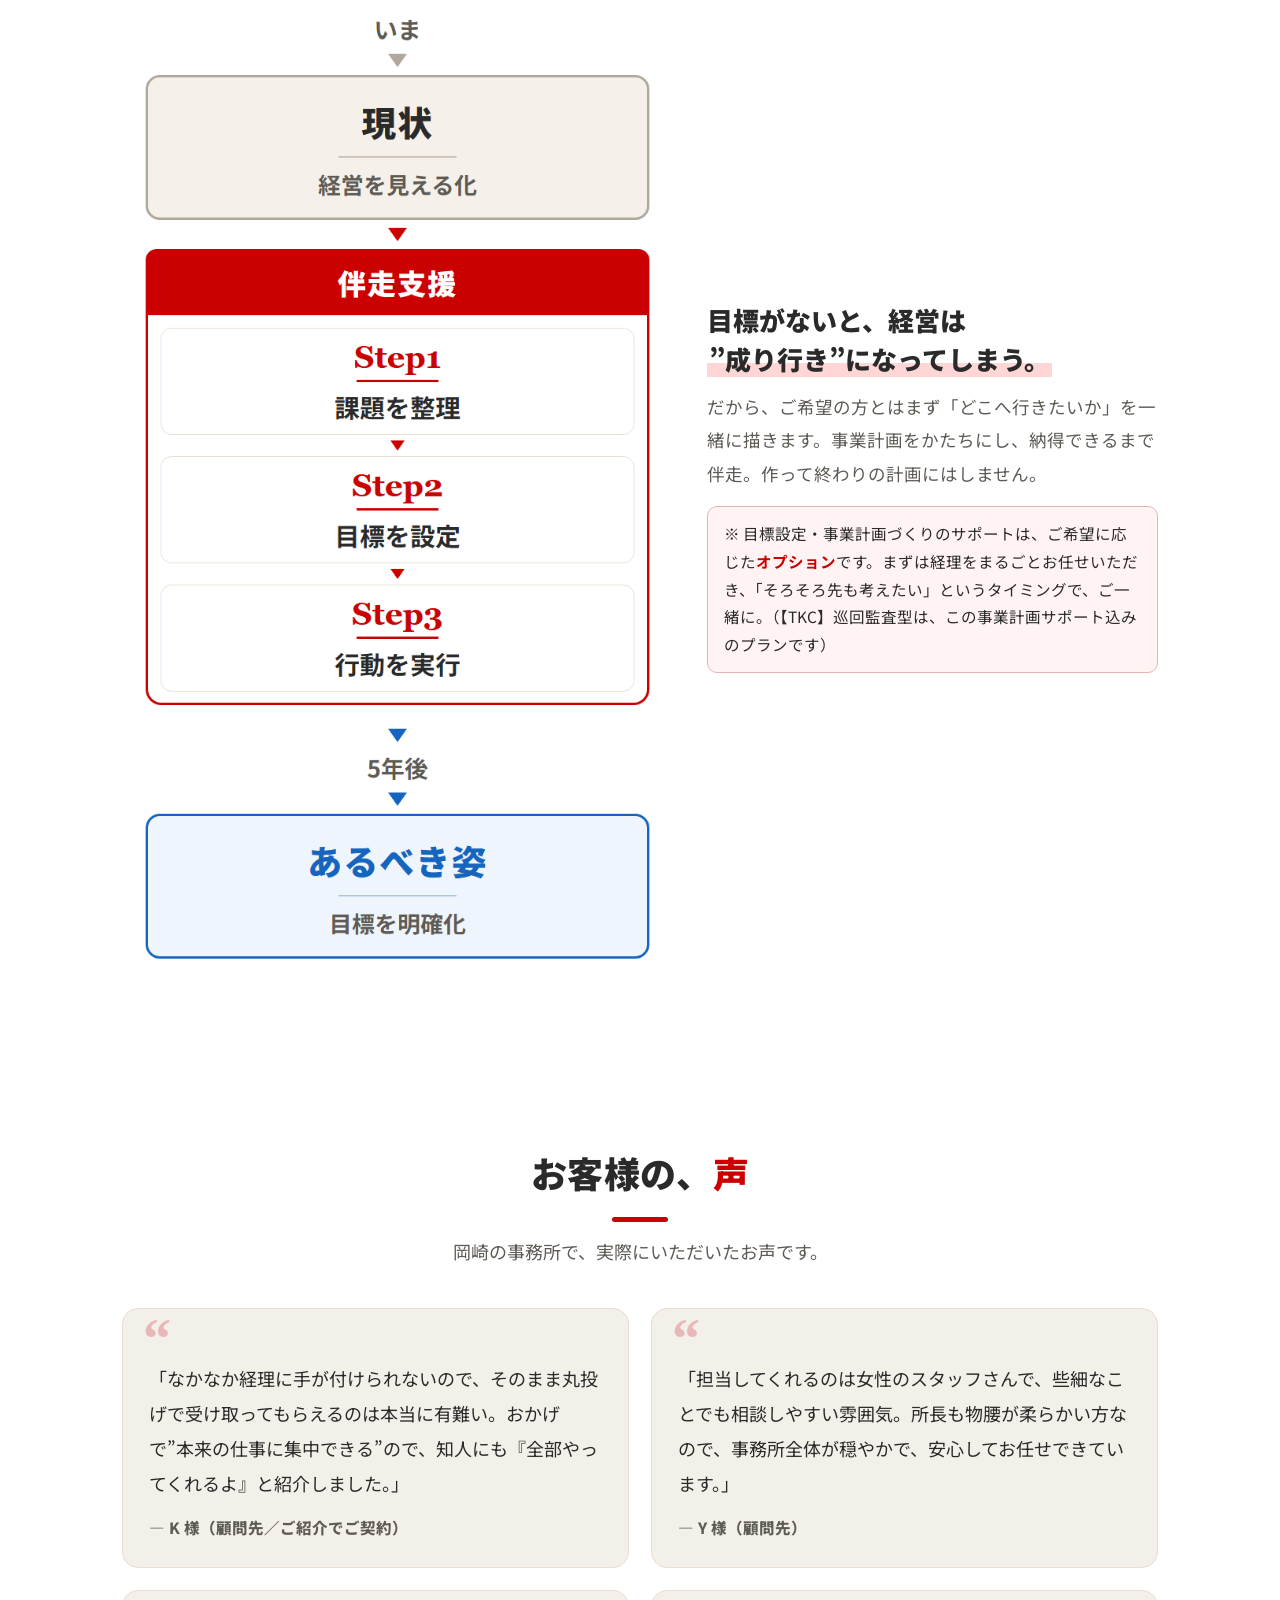
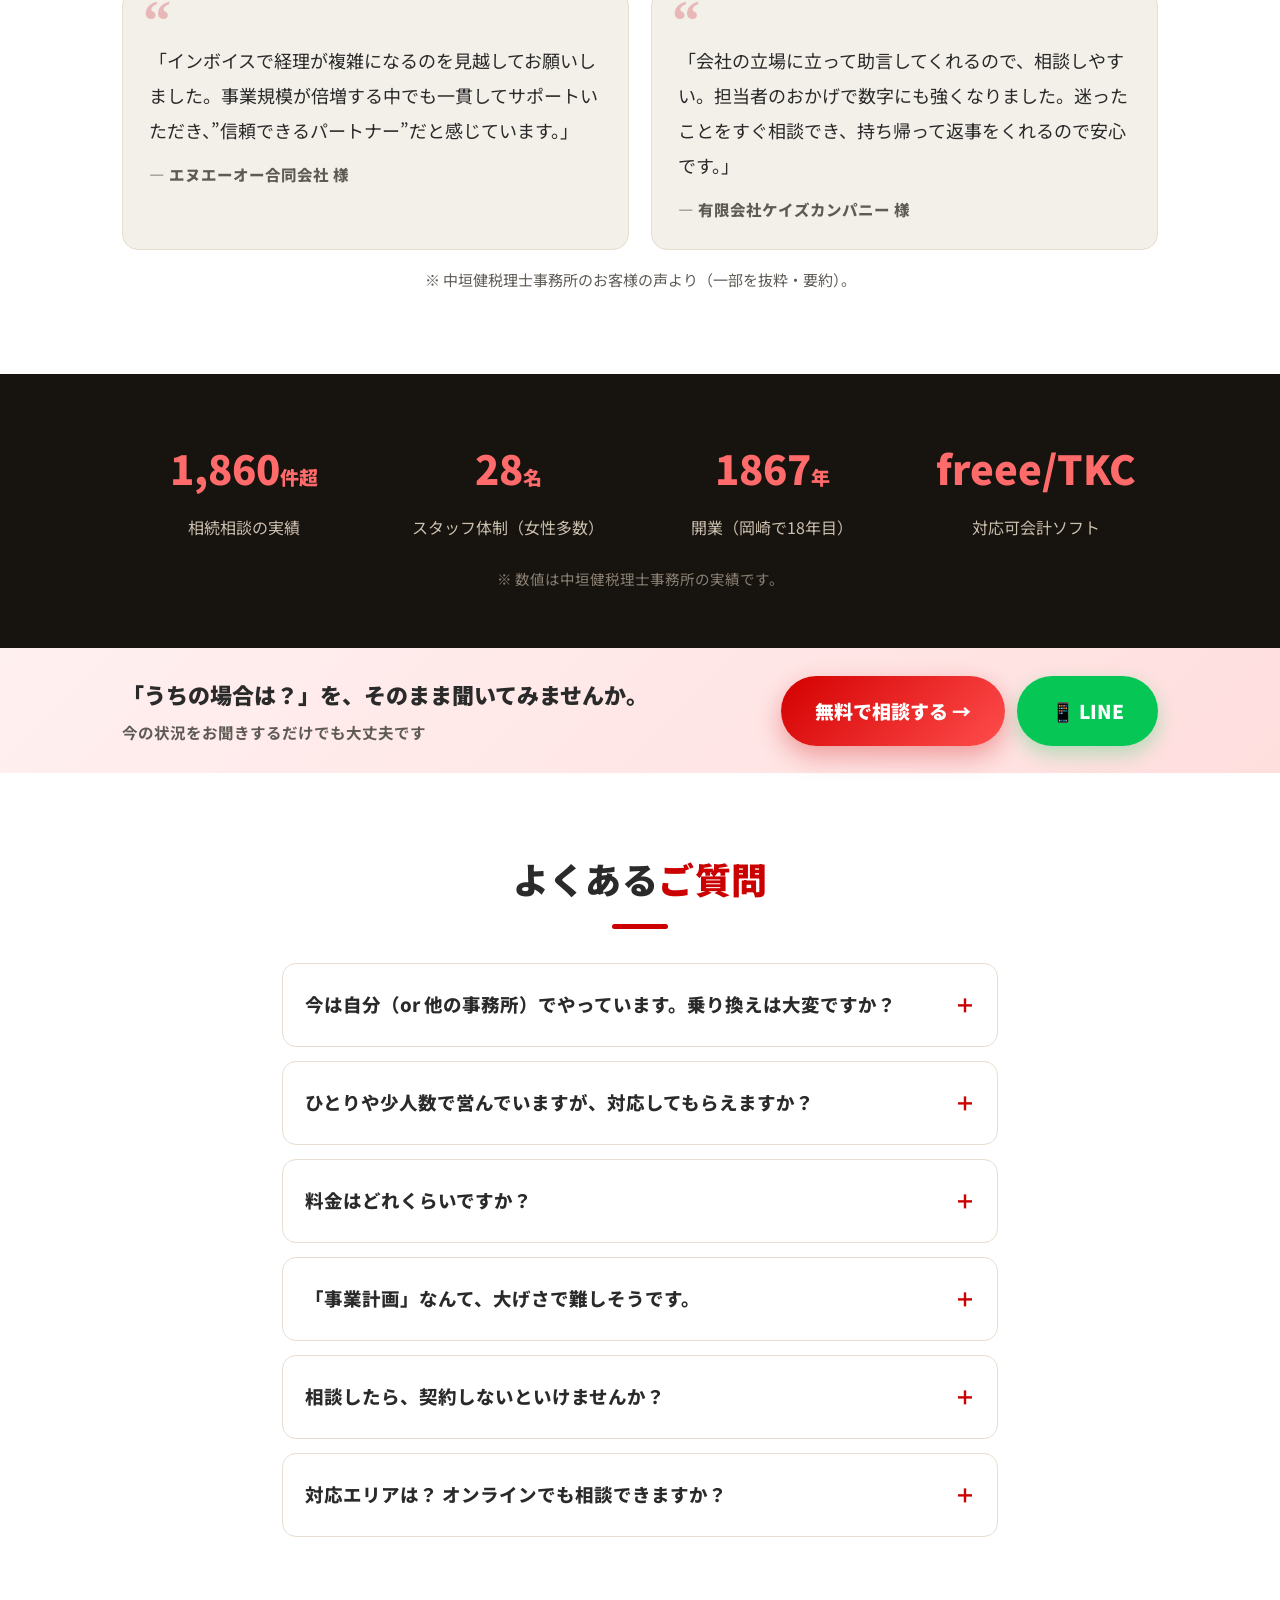
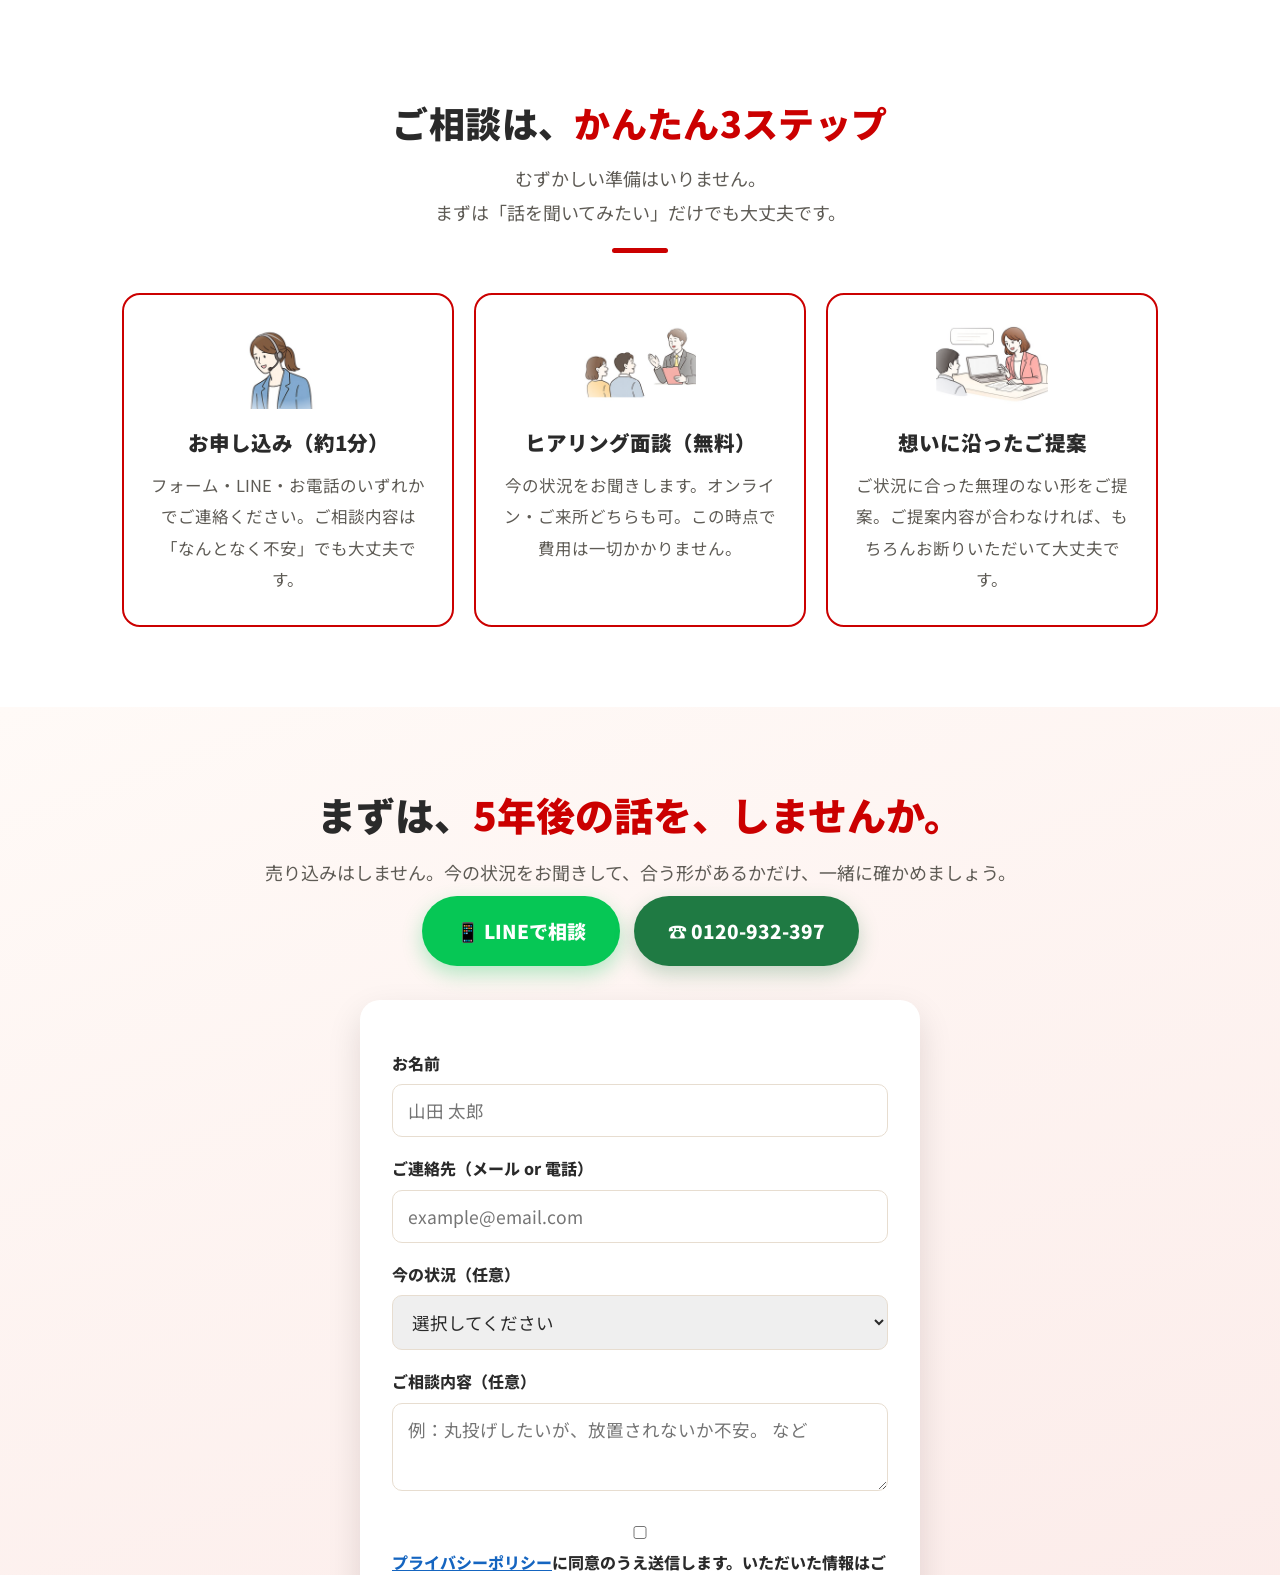
==== commit 88642cfb: "最終CTA（お問い合わせ）セクションの背景を明るいトーンに変更 - background: linear-gradient(160deg,#17130f,#3a0808) → linear-gradi" ====
--- a/index.html
+++ b/index.html
@@ -331,11 +331,11 @@
   .faq .fa{font-size:17.5px; color:var(--sub); padding:0 0 20px;}
 
   /* 最終CTA */
-  .final{background:linear-gradient(160deg,#17130f,#3a0808); color:#fff; text-align:center;}
-  .final h2{font-size:39px; font-weight:900; line-height:1.4;}
-  .final h2 .glow{color:var(--red-l);}
-  .final p{color:#d9cfc4; font-size:18px; margin-top:14px;}
-  .formcard{max-width:560px; margin:34px auto 0; background:#fff; border-radius:20px; padding:32px; text-align:left; box-shadow:0 20px 50px rgba(0,0,0,.3);}
+  .final{background:linear-gradient(160deg,#fffaf7,#fbe9e7); color:var(--ink); text-align:center;}
+  .final h2{font-size:39px; font-weight:900; line-height:1.4; color:var(--ink);}
+  .final h2 .glow{color:var(--red);}
+  .final p{color:var(--sub); font-size:18px; margin-top:14px;}
+  .formcard{max-width:560px; margin:34px auto 0; background:#fff; border-radius:20px; padding:32px; text-align:left; box-shadow:0 14px 34px rgba(23,19,15,.12);}
   .formcard label{display:block; font-size:16px; font-weight:800; color:var(--ink); margin:16px 0 6px;}
   .formcard input,.formcard textarea,.formcard select{width:100%; border:1.5px solid var(--line); border-radius:10px; padding:13px 15px; font-size:17.5px; font-family:inherit; color:var(--ink);}
   .formcard textarea{min-height:88px; resize:vertical;}
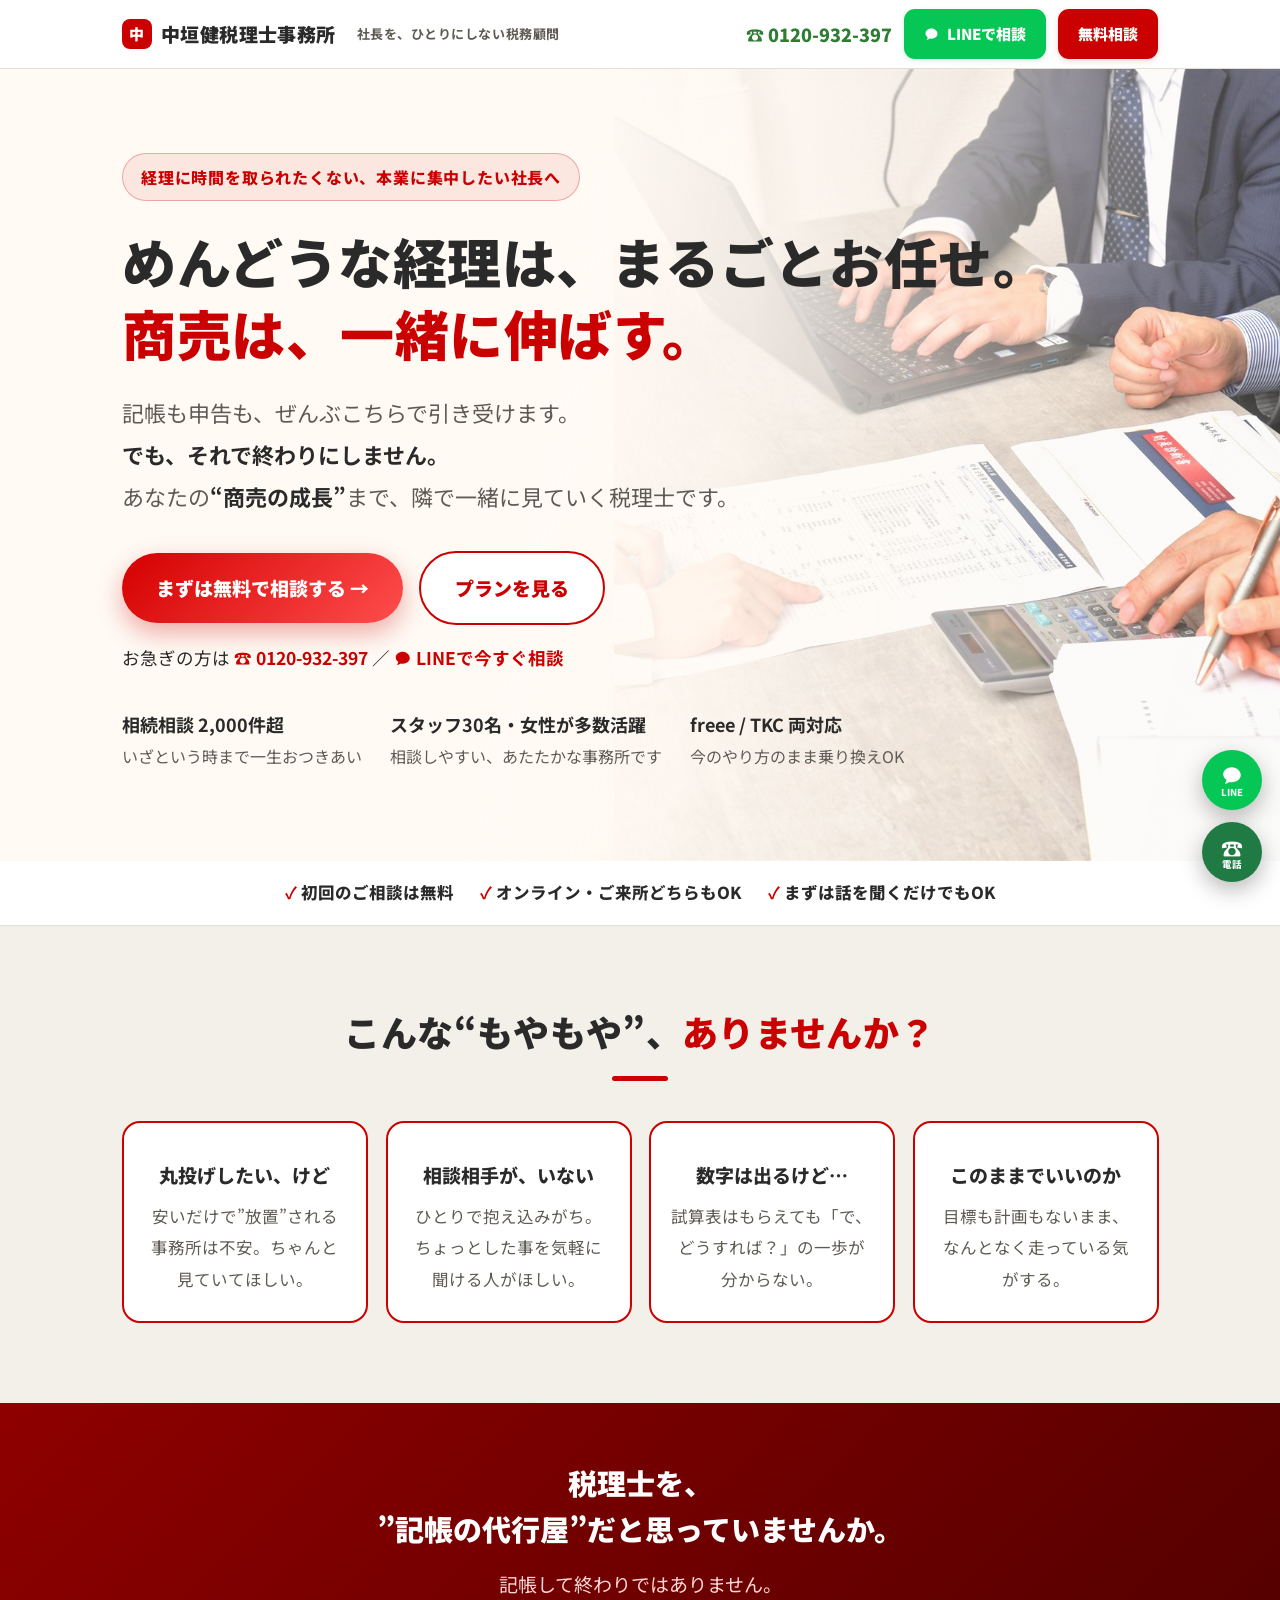
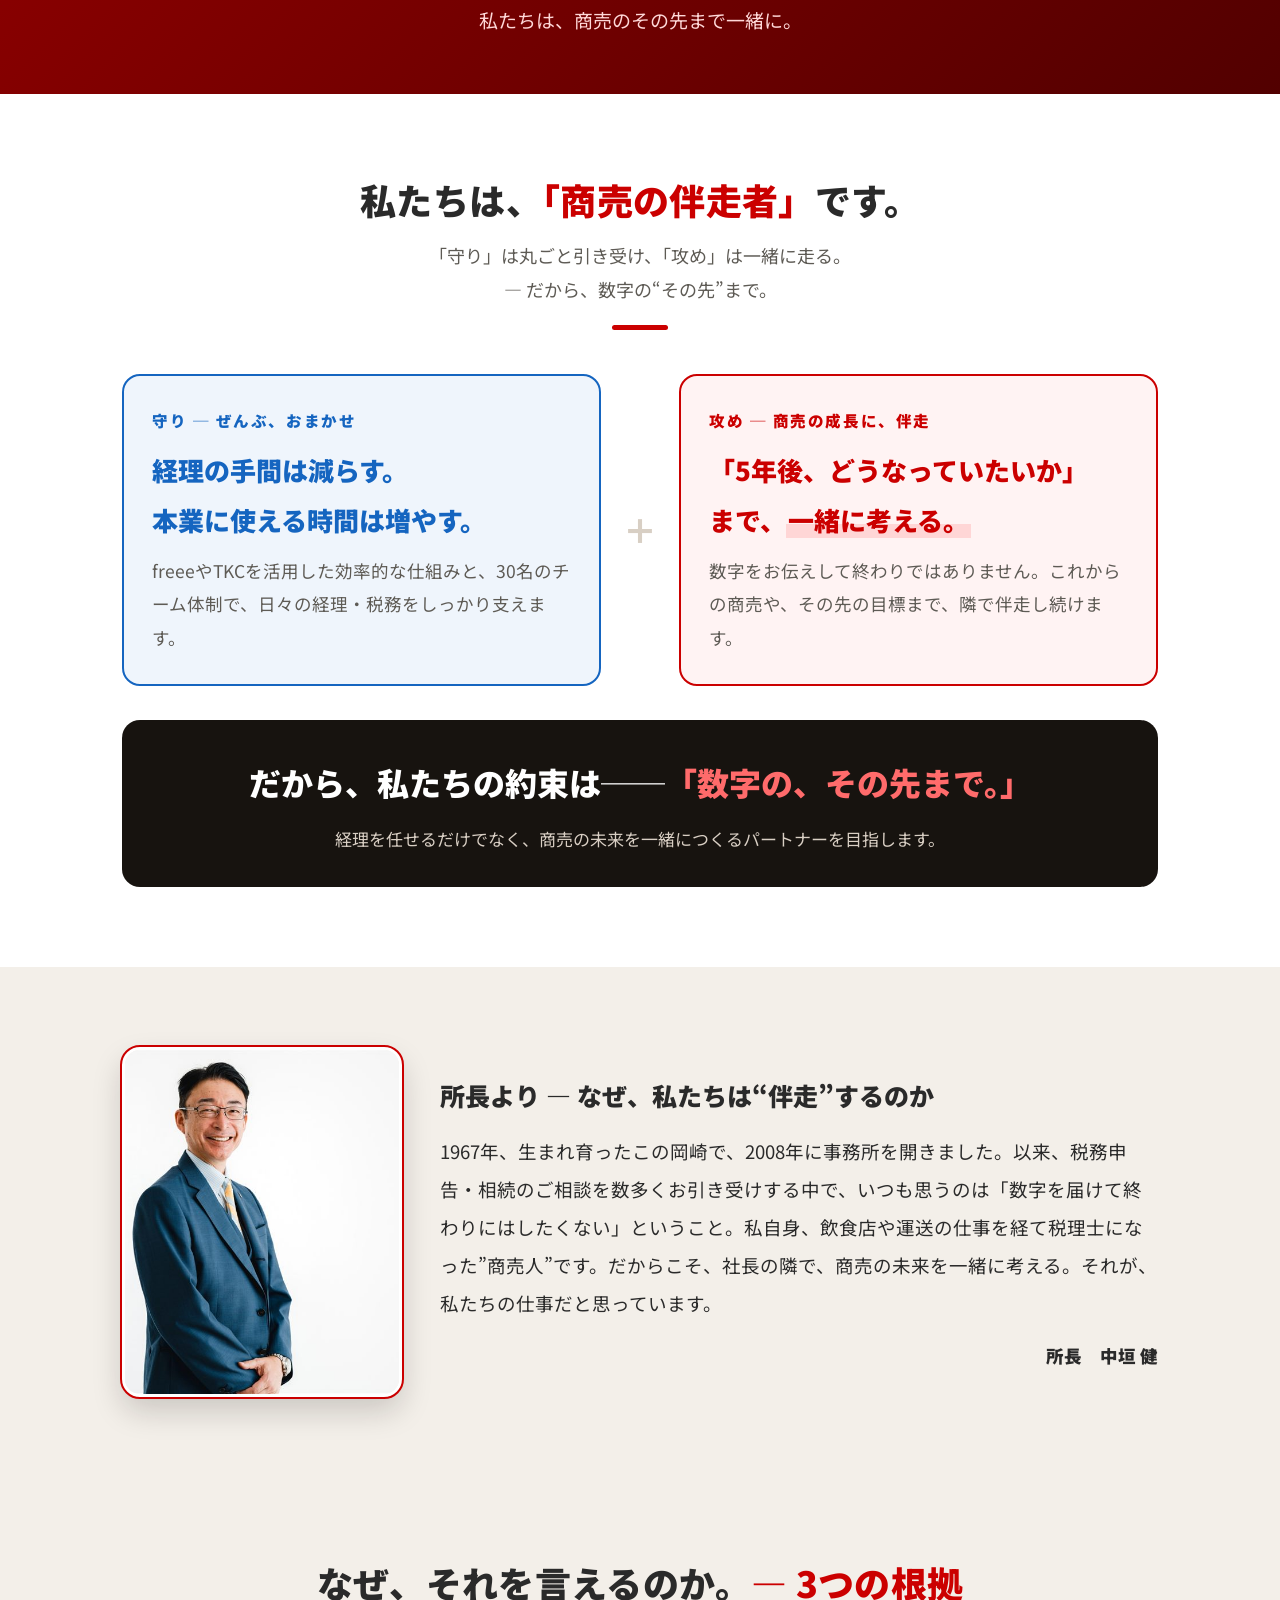
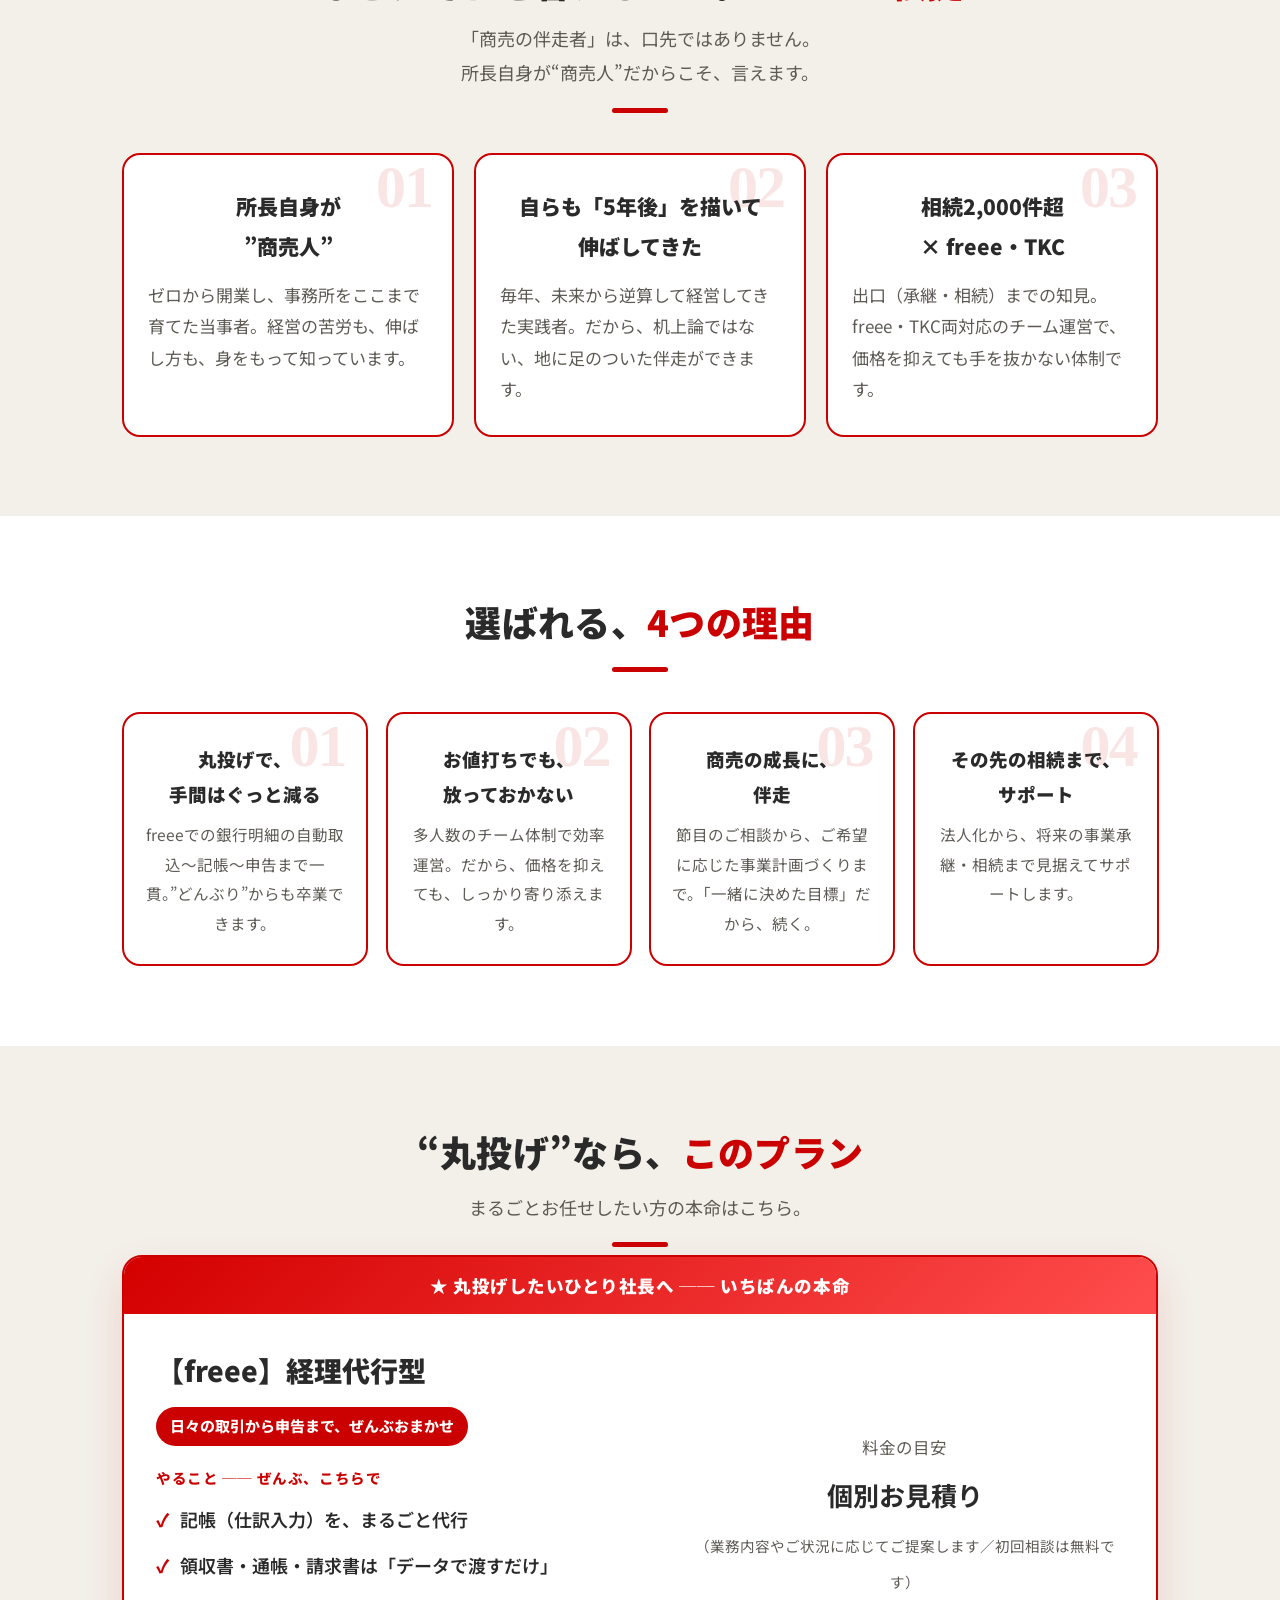
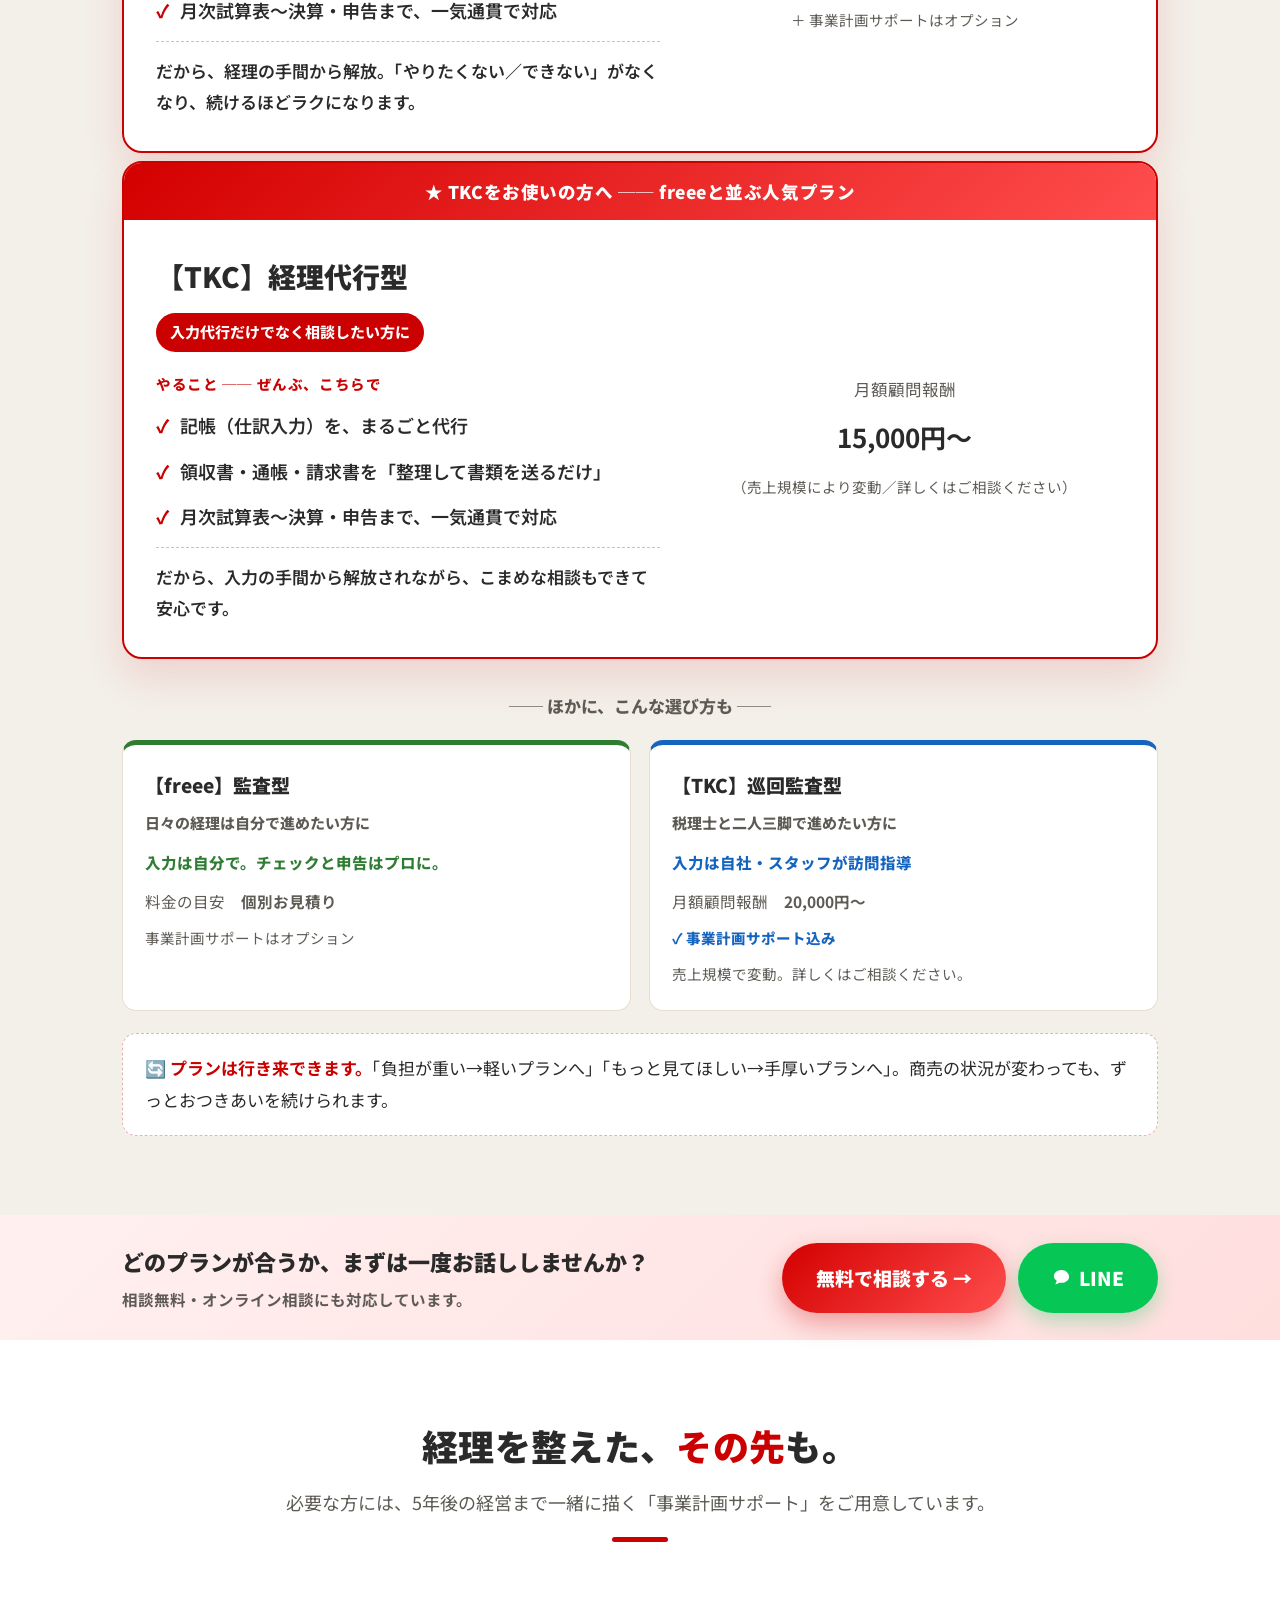
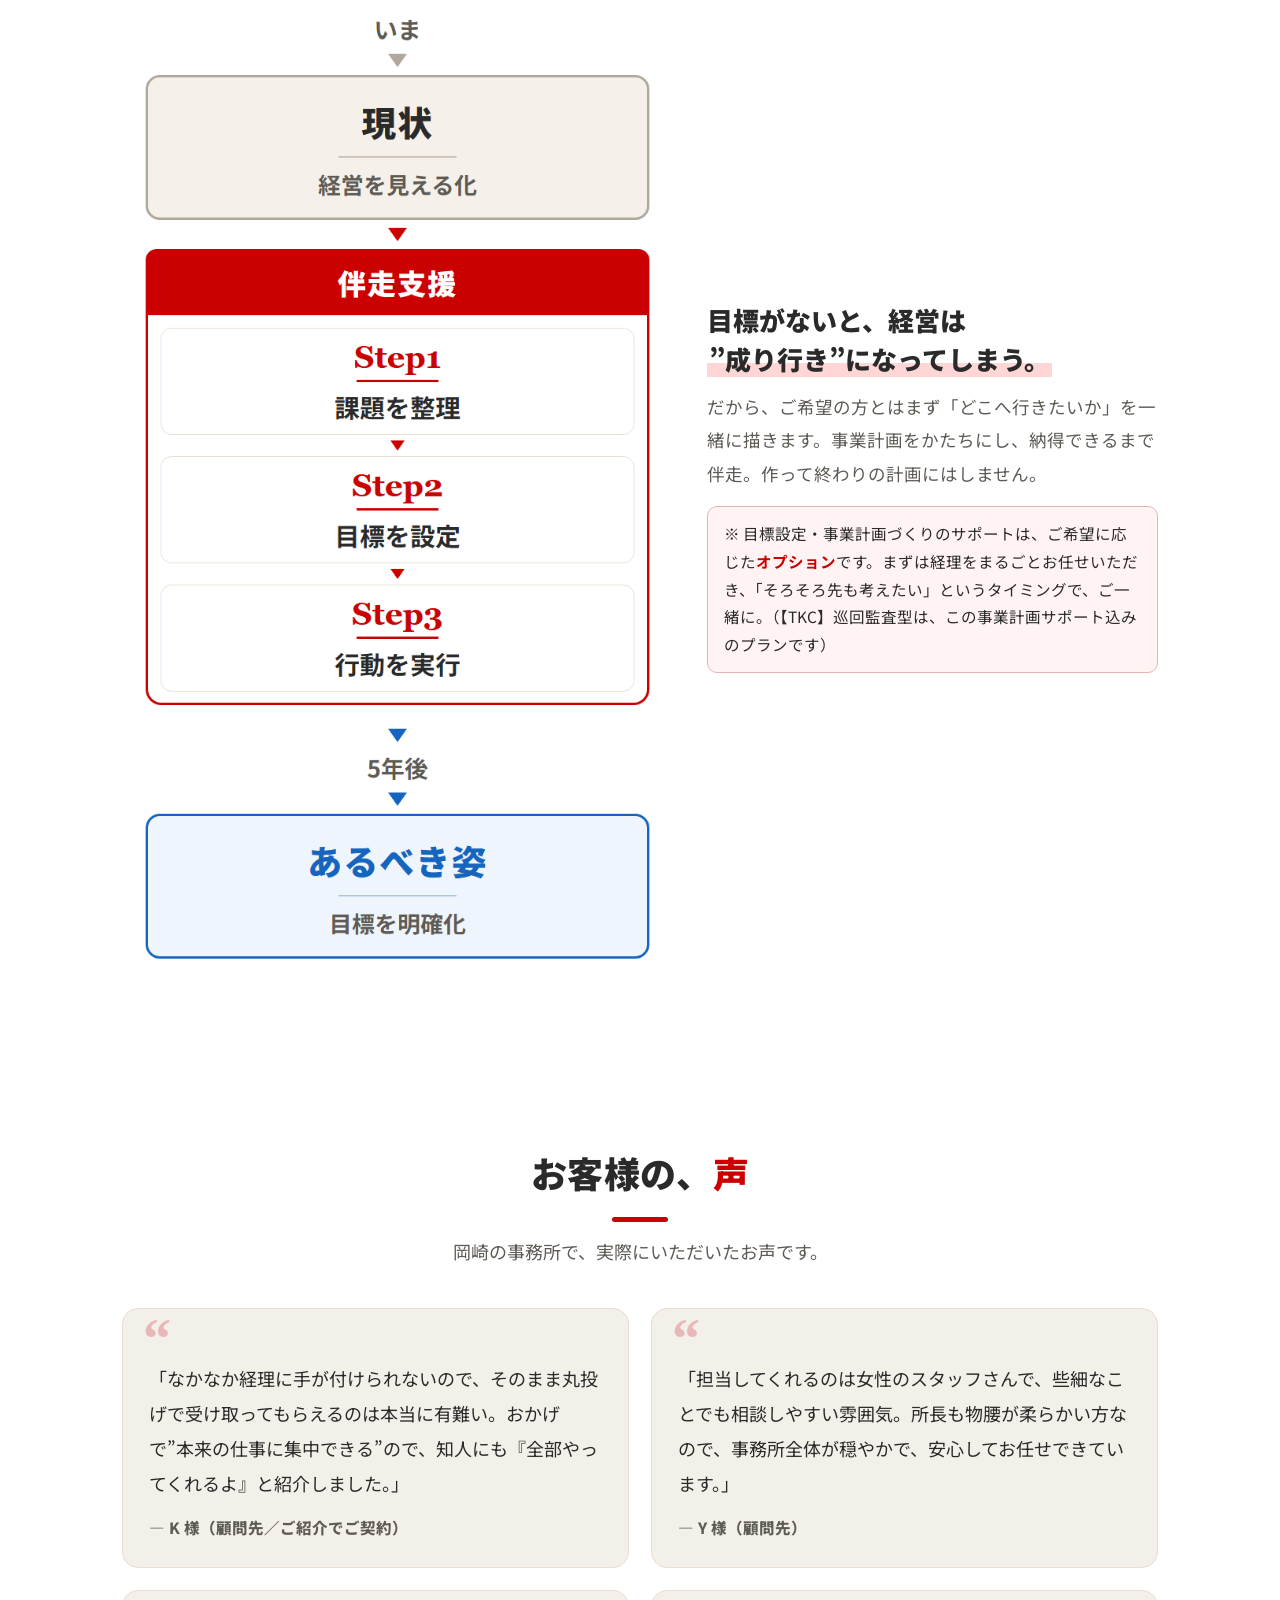
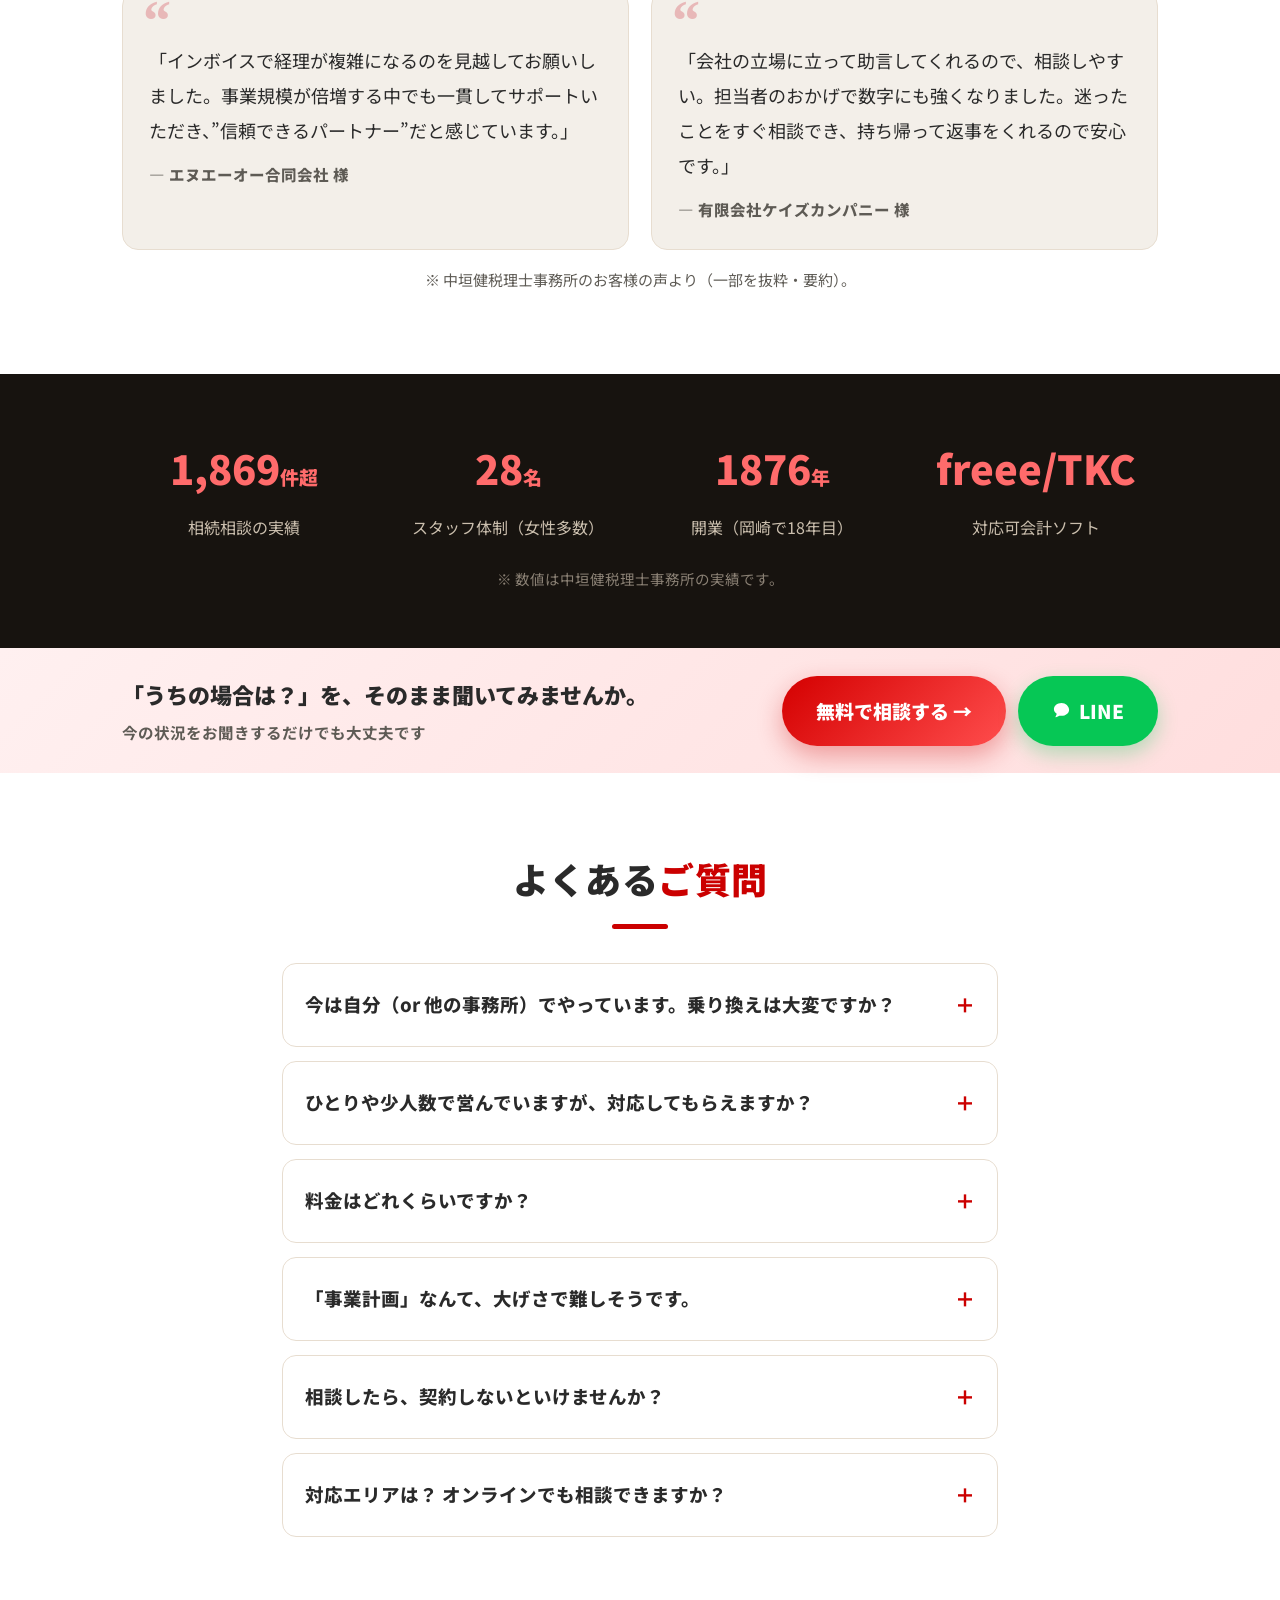
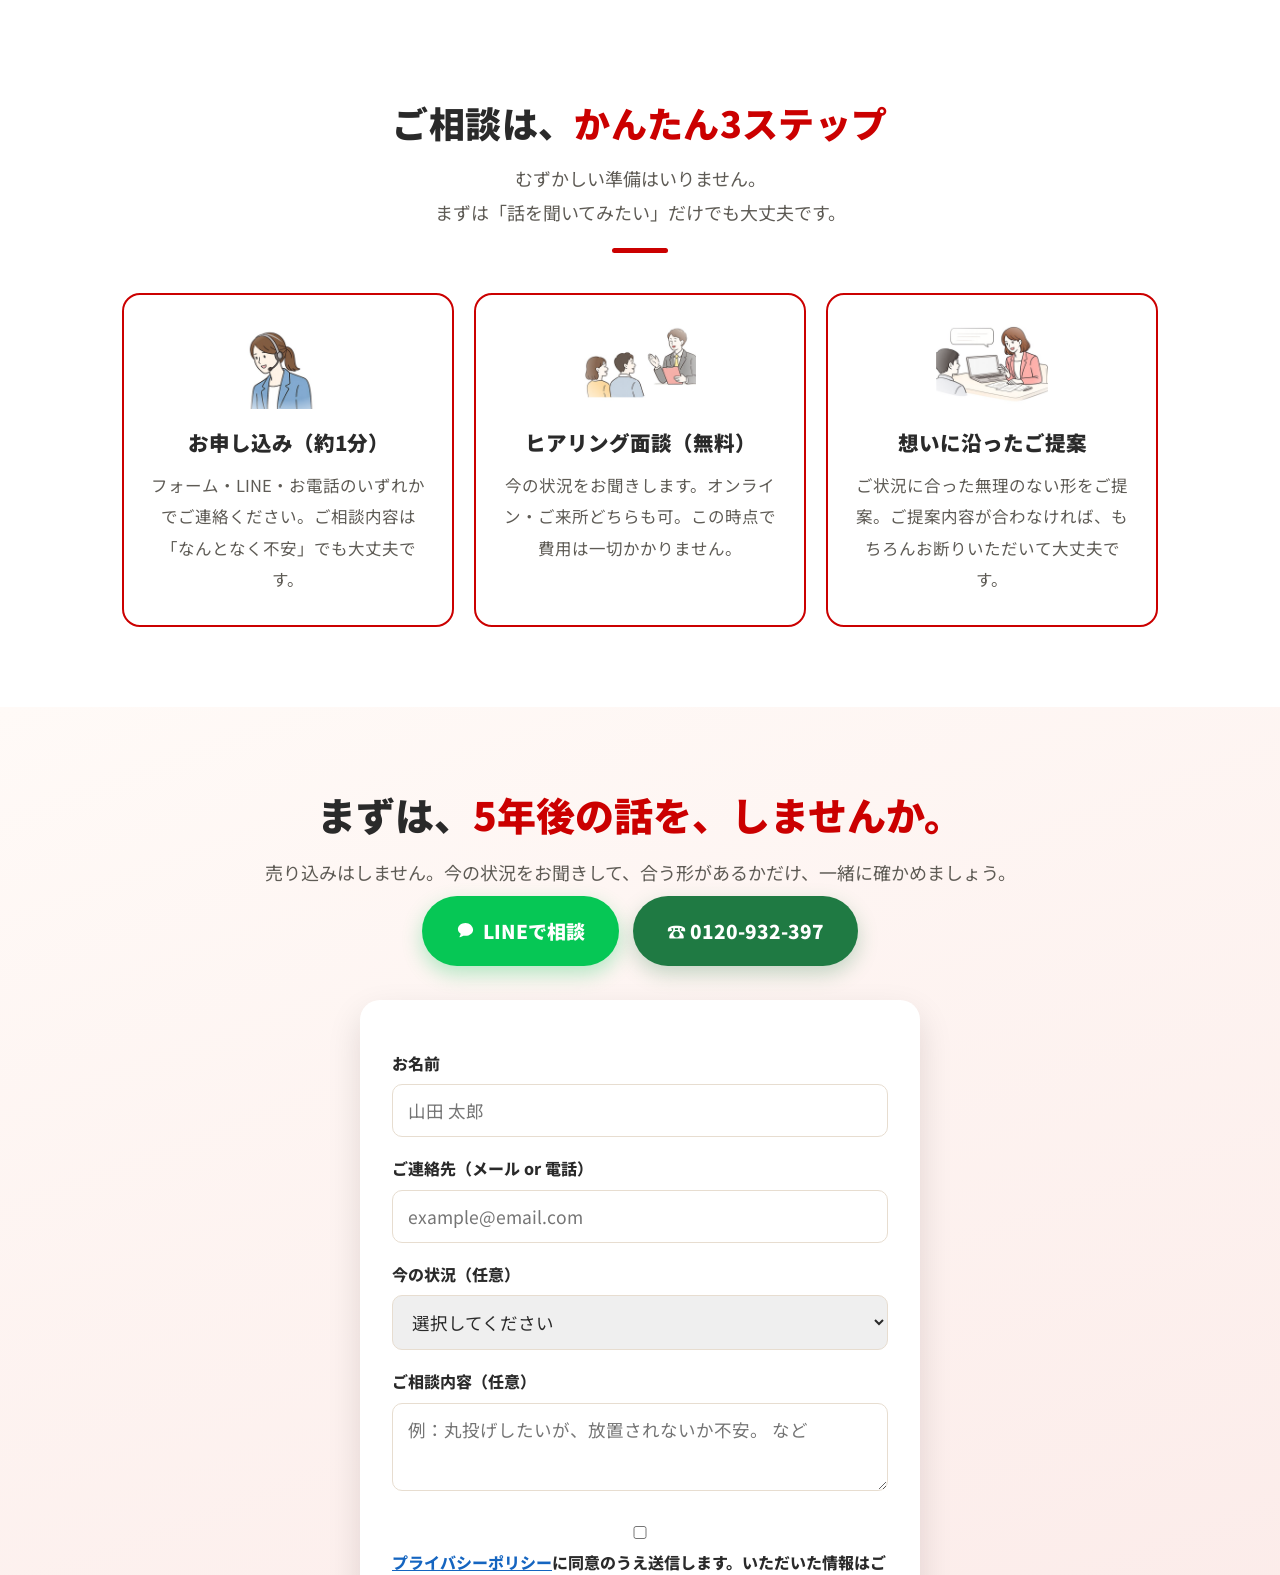
==== commit ed9519e8: "CTAボタンの表記・アイコンを修正 1. 「無料相談を申し込む →」の矢印を削除    - 最終CTAフォームの送信ボタンのみが対象（文章中・図解内・フロー矢印は変更なし）  2. LINEボタンのス" ====
--- a/index.html
+++ b/index.html
@@ -40,7 +40,9 @@
   .st-sub{text-align:center; color:var(--sub); font-size:18px; margin-top:12px;}
   .st-bar{width:56px; height:5px; background:var(--red); border-radius:3px; margin:18px auto 0;}
   .mark{background:linear-gradient(180deg, transparent 62%, #ffd6d6 62%); padding:0 2px;}
-  .cta-btn{display:inline-flex; align-items:center; gap:10px; background:linear-gradient(135deg,#d40000,#ff4d4d); color:#fff; font-weight:900; font-size:19px; padding:17px 34px; border-radius:999px; text-decoration:none; box-shadow:0 10px 26px rgba(203,0,0,.32); transition:transform .12s, box-shadow .12s;}
+  .cta-btn{display:inline-flex; align-items:center; justify-content:center; gap:8px; background:linear-gradient(135deg,#d40000,#ff4d4d); color:#fff; font-weight:900; font-size:19px; padding:17px 34px; border-radius:999px; text-decoration:none; box-shadow:0 10px 26px rgba(203,0,0,.32); transition:transform .12s, box-shadow .12s;}
+  /* シンプルな吹き出し（メッセージ）アイコン。フォントサイズに連動して自動リサイズ */
+  .ic-line{width:1em; height:1em; display:inline-block; vertical-align:-0.125em; flex-shrink:0;}
   .cta-btn:hover{transform:translateY(-2px); box-shadow:0 14px 32px rgba(203,0,0,.4);}
   .cta-btn.ghost{background:#fff; color:var(--red); border:2px solid var(--red); box-shadow:none;}
   .micro{font-size:15px; color:var(--sub); margin-top:10px;}
@@ -50,7 +52,7 @@
   .hdr-tel{font-weight:900; color:var(--green); font-size:18px; text-decoration:none; white-space:nowrap;}
   /* ヘッダー専用LINEボタン：無料相談ボタン（header-consult）と形・輪郭・影の強さを統一。色のみLINEグリーン */
   header .header-line{
-    display:inline-flex; align-items:center; justify-content:center;
+    display:inline-flex; align-items:center; justify-content:center; gap:8px;
     background:#06C755;
     border-radius:11px;
     box-shadow:0 2px 6px rgba(6,199,85,.15);
@@ -511,7 +513,7 @@
     <div class="hdr-actions">
       <a href="tel:0120932397" class="hdr-tel">☎ 0120-932-397</a>
       <!-- 要URL設定：LINE公式アカウントのURLが決まるまでは、問い合わせセクション（#cta）へのアンカーリンクにしています -->
-      <a href="#cta" class="header-line line">LINEで相談</a>
+      <a href="#cta" class="header-line line"><svg class="ic-line" viewBox="0 0 20 20" fill="none" aria-hidden="true" focusable="false"><path d="M10 2C5.58 2 2 4.91 2 8.5c0 2.02 1.15 3.83 2.95 5.02-.1.78-.42 1.9-1.25 2.98a.4.4 0 00.42.63c1.6-.46 2.8-1.16 3.6-1.72.71.14 1.46.22 2.28.22 4.42 0 8-2.91 8-6.5S14.42 2 10 2z" fill="currentColor"/></svg>LINEで相談</a>
       <a href="#cta" class="header-consult">無料相談</a>
     </div>
   </div>
@@ -560,7 +562,7 @@
       <a href="#plans" class="cta-btn ghost">プランを見る</a>
     </div>
     <!-- 要URL設定：LINE公式アカウントのURLが決まるまでは #cta（問い合わせセクション）への仮リンク -->
-    <div class="hero-urgent">お急ぎの方は <b><a href="tel:0120932397">☎ 0120-932-397</a></b> ／ <b><a href="#cta">📱 LINEで今すぐ相談</a></b></div>
+    <div class="hero-urgent">お急ぎの方は <b><a href="tel:0120932397">☎ 0120-932-397</a></b> ／ <b><a href="#cta"><svg class="ic-line" viewBox="0 0 20 20" fill="none" aria-hidden="true" focusable="false"><path d="M10 2C5.58 2 2 4.91 2 8.5c0 2.02 1.15 3.83 2.95 5.02-.1.78-.42 1.9-1.25 2.98a.4.4 0 00.42.63c1.6-.46 2.8-1.16 3.6-1.72.71.14 1.46.22 2.28.22 4.42 0 8-2.91 8-6.5S14.42 2 10 2z" fill="currentColor"/></svg> LINEで今すぐ相談</a></b></div>
     <div class="hmeta">
       <div><b>相続相談 2,000件超</b><br class="pc-br"><br class="sp-br">いざという時まで一生おつきあい</div>
       <div><b>スタッフ30名・女性が多数活躍</b><br class="pc-br"><br class="sp-br">相談しやすい、あたたかな事務所です</div>
@@ -788,7 +790,7 @@
   <div class="wrap">
     <div class="mct">どのプランが合うか、まずは一度お話ししませんか？<small>相談無料・オンライン相談にも対応しています。</small></div>
     <!-- 要URL設定：LINE公式アカウントのURL確定まで #cta（問い合わせセクション）への仮リンク -->
-    <div class="mctb"><a class="cta-btn" href="#cta">無料で相談する →</a><a class="cta-btn line" href="#cta">📱 LINE</a></div>
+    <div class="mctb"><a class="cta-btn" href="#cta">無料で相談する →</a><a class="cta-btn line" href="#cta"><svg class="ic-line" viewBox="0 0 20 20" fill="none" aria-hidden="true" focusable="false"><path d="M10 2C5.58 2 2 4.91 2 8.5c0 2.02 1.15 3.83 2.95 5.02-.1.78-.42 1.9-1.25 2.98a.4.4 0 00.42.63c1.6-.46 2.8-1.16 3.6-1.72.71.14 1.46.22 2.28.22 4.42 0 8-2.91 8-6.5S14.42 2 10 2z" fill="currentColor"/></svg>LINE</a></div>
   </div>
 </div>
 
@@ -864,7 +866,7 @@
   <div class="wrap">
     <div class="mct">「うちの場合は？」を、そのまま聞いてみませんか。<small>今の状況をお聞きするだけでも大丈夫です</small></div>
     <!-- 要URL設定：LINE公式アカウントのURL確定まで #cta（問い合わせセクション）への仮リンク -->
-    <div class="mctb"><a class="cta-btn" href="#cta">無料で相談する →</a><a class="cta-btn line" href="#cta">📱 LINE</a></div>
+    <div class="mctb"><a class="cta-btn" href="#cta">無料で相談する →</a><a class="cta-btn line" href="#cta"><svg class="ic-line" viewBox="0 0 20 20" fill="none" aria-hidden="true" focusable="false"><path d="M10 2C5.58 2 2 4.91 2 8.5c0 2.02 1.15 3.83 2.95 5.02-.1.78-.42 1.9-1.25 2.98a.4.4 0 00.42.63c1.6-.46 2.8-1.16 3.6-1.72.71.14 1.46.22 2.28.22 4.42 0 8-2.91 8-6.5S14.42 2 10 2z" fill="currentColor"/></svg>LINE</a></div>
   </div>
 </div>
 
@@ -982,7 +984,7 @@
     <p>売り込みはしません。今の状況をお聞きして、合う形があるかだけ、一緒に確かめましょう。</p>
     <!-- 要URL設定：LINE公式アカウントのURLが決まり次第、下記2箇所を差し替えてください -->
     <div class="cta-multi">
-      <a href="#cta" class="cta-btn line">📱 LINEで相談</a>
+      <a href="#cta" class="cta-btn line"><svg class="ic-line" viewBox="0 0 20 20" fill="none" aria-hidden="true" focusable="false"><path d="M10 2C5.58 2 2 4.91 2 8.5c0 2.02 1.15 3.83 2.95 5.02-.1.78-.42 1.9-1.25 2.98a.4.4 0 00.42.63c1.6-.46 2.8-1.16 3.6-1.72.71.14 1.46.22 2.28.22 4.42 0 8-2.91 8-6.5S14.42 2 10 2z" fill="currentColor"/></svg>LINEで相談</a>
       <a href="tel:0120932397" class="cta-btn tel">☎ 0120-932-397</a>
     </div>
     <!-- 要バックエンド接続：送信先（メール／CRM等）が未設定のため onsubmit で送信を無効化しています -->
@@ -1003,7 +1005,7 @@
       <textarea placeholder="例：丸投げしたいが、放置されないか不安。 など"></textarea>
       <!-- 要URL設定：プライバシーポリシーページのURL -->
       <label class="consent"><input type="checkbox"> <span><a href="#">プライバシーポリシー</a>に同意のうえ送信します。いただいた情報はご相談対応の目的にのみ使用し、無断で第三者に提供しません。</span></label>
-      <button type="submit" class="cta-btn">無料相談を申し込む →</button>
+      <button type="submit" class="cta-btn">無料相談を申し込む</button>
       <div class="fnote">※ 現在Web受付フォームは準備中です。お急ぎの場合はお電話またはLINEにてご連絡ください。</div>
     </form>
   </div>
@@ -1033,7 +1035,7 @@
 
 <!-- 要URL設定：LINE公式アカウントのURL -->
 <div class="floatcta">
-  <a class="fline" href="#cta"><span class="ic">📱</span><small>LINE</small></a>
+  <a class="fline" href="#cta"><span class="ic"><svg class="ic-line" viewBox="0 0 20 20" fill="none" aria-hidden="true" focusable="false"><path d="M10 2C5.58 2 2 4.91 2 8.5c0 2.02 1.15 3.83 2.95 5.02-.1.78-.42 1.9-1.25 2.98a.4.4 0 00.42.63c1.6-.46 2.8-1.16 3.6-1.72.71.14 1.46.22 2.28.22 4.42 0 8-2.91 8-6.5S14.42 2 10 2z" fill="currentColor"/></svg></span><small>LINE</small></a>
   <a class="ftel" href="tel:0120932397"><span class="ic">☎</span><small>電話</small></a>
 </div>
 
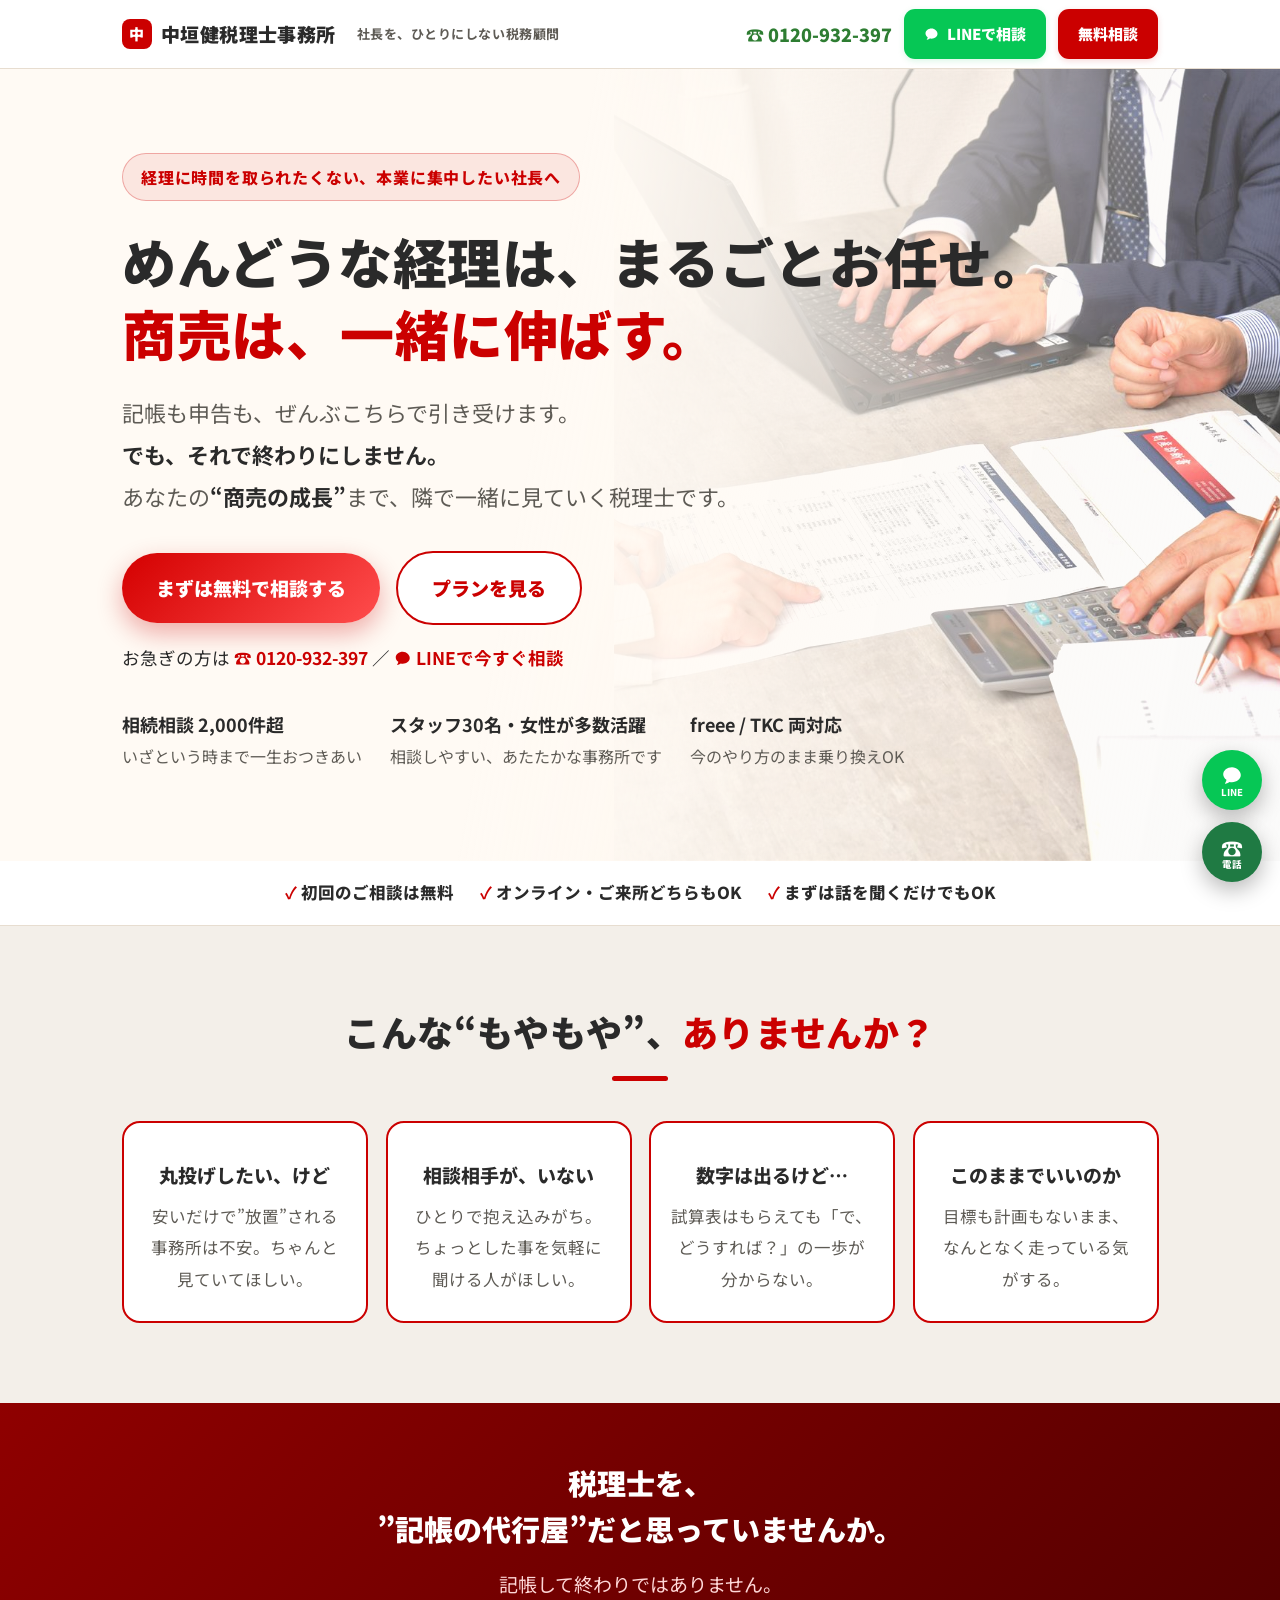
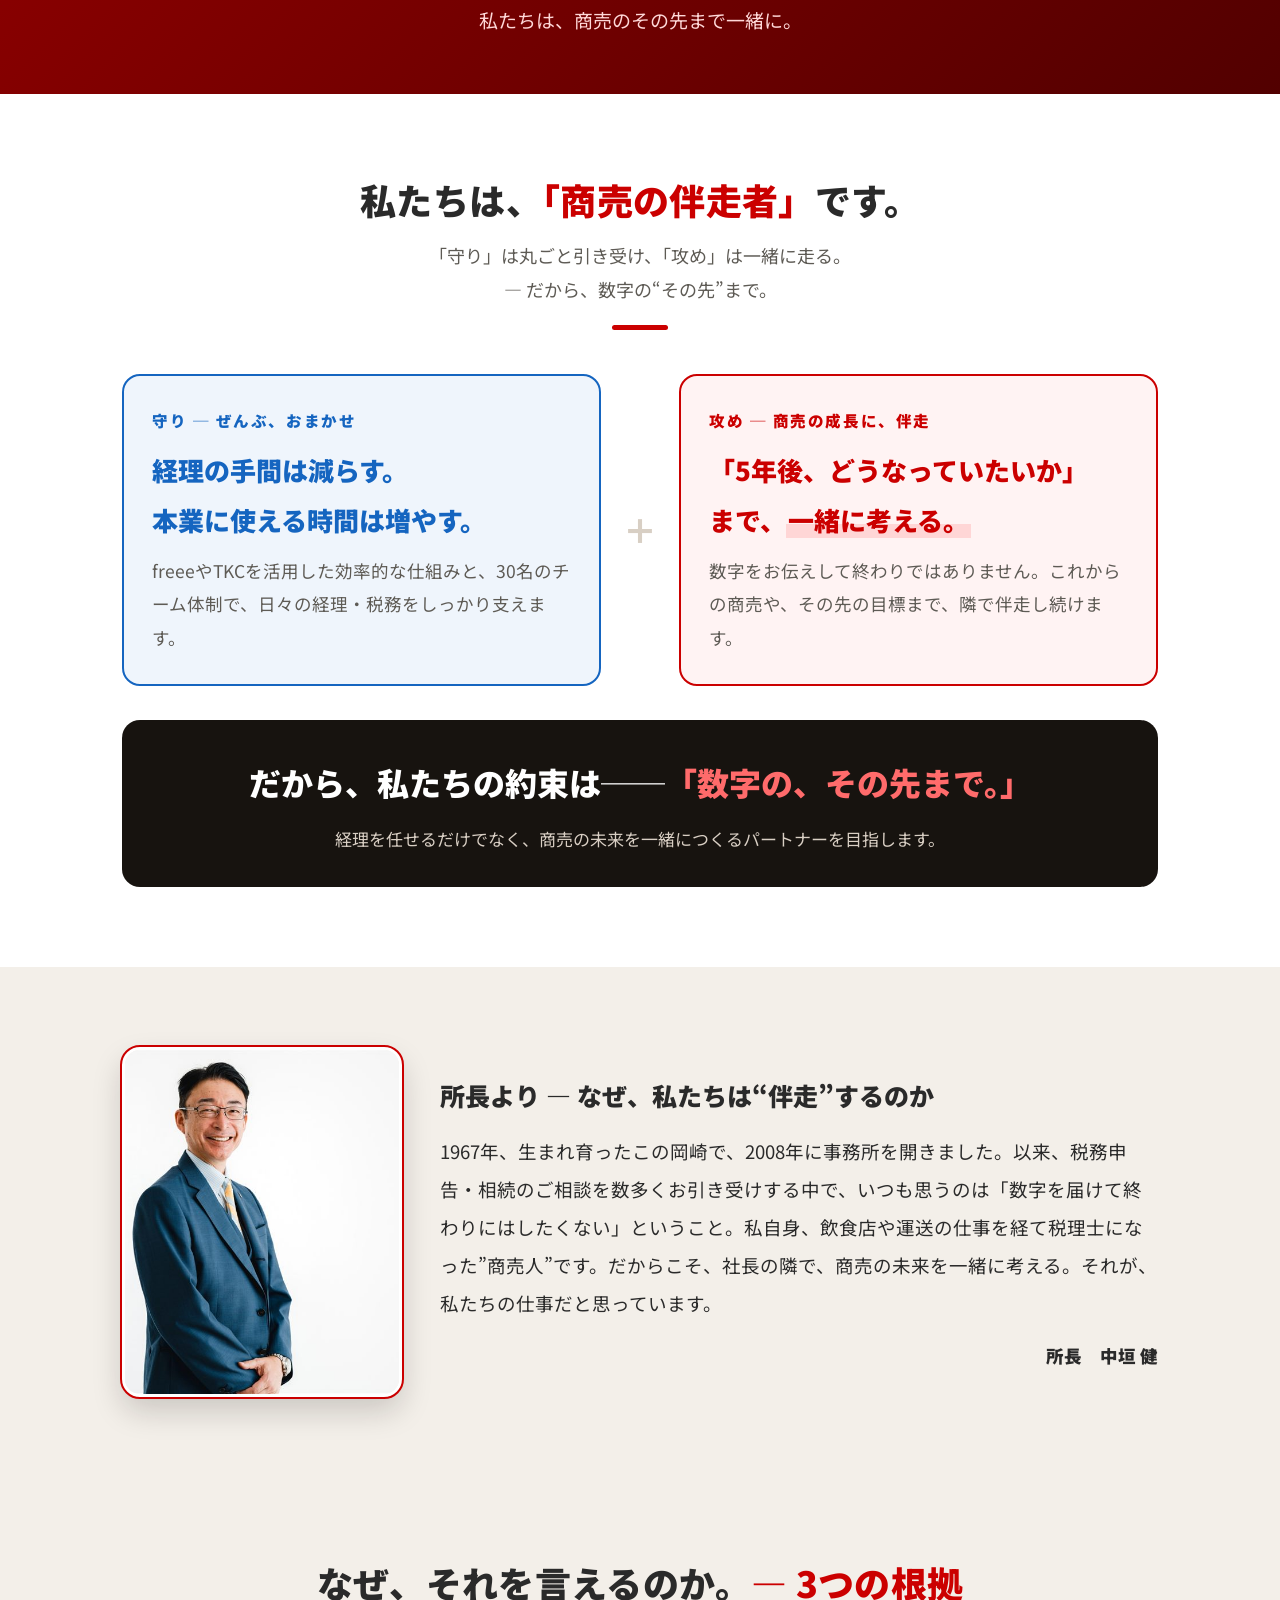
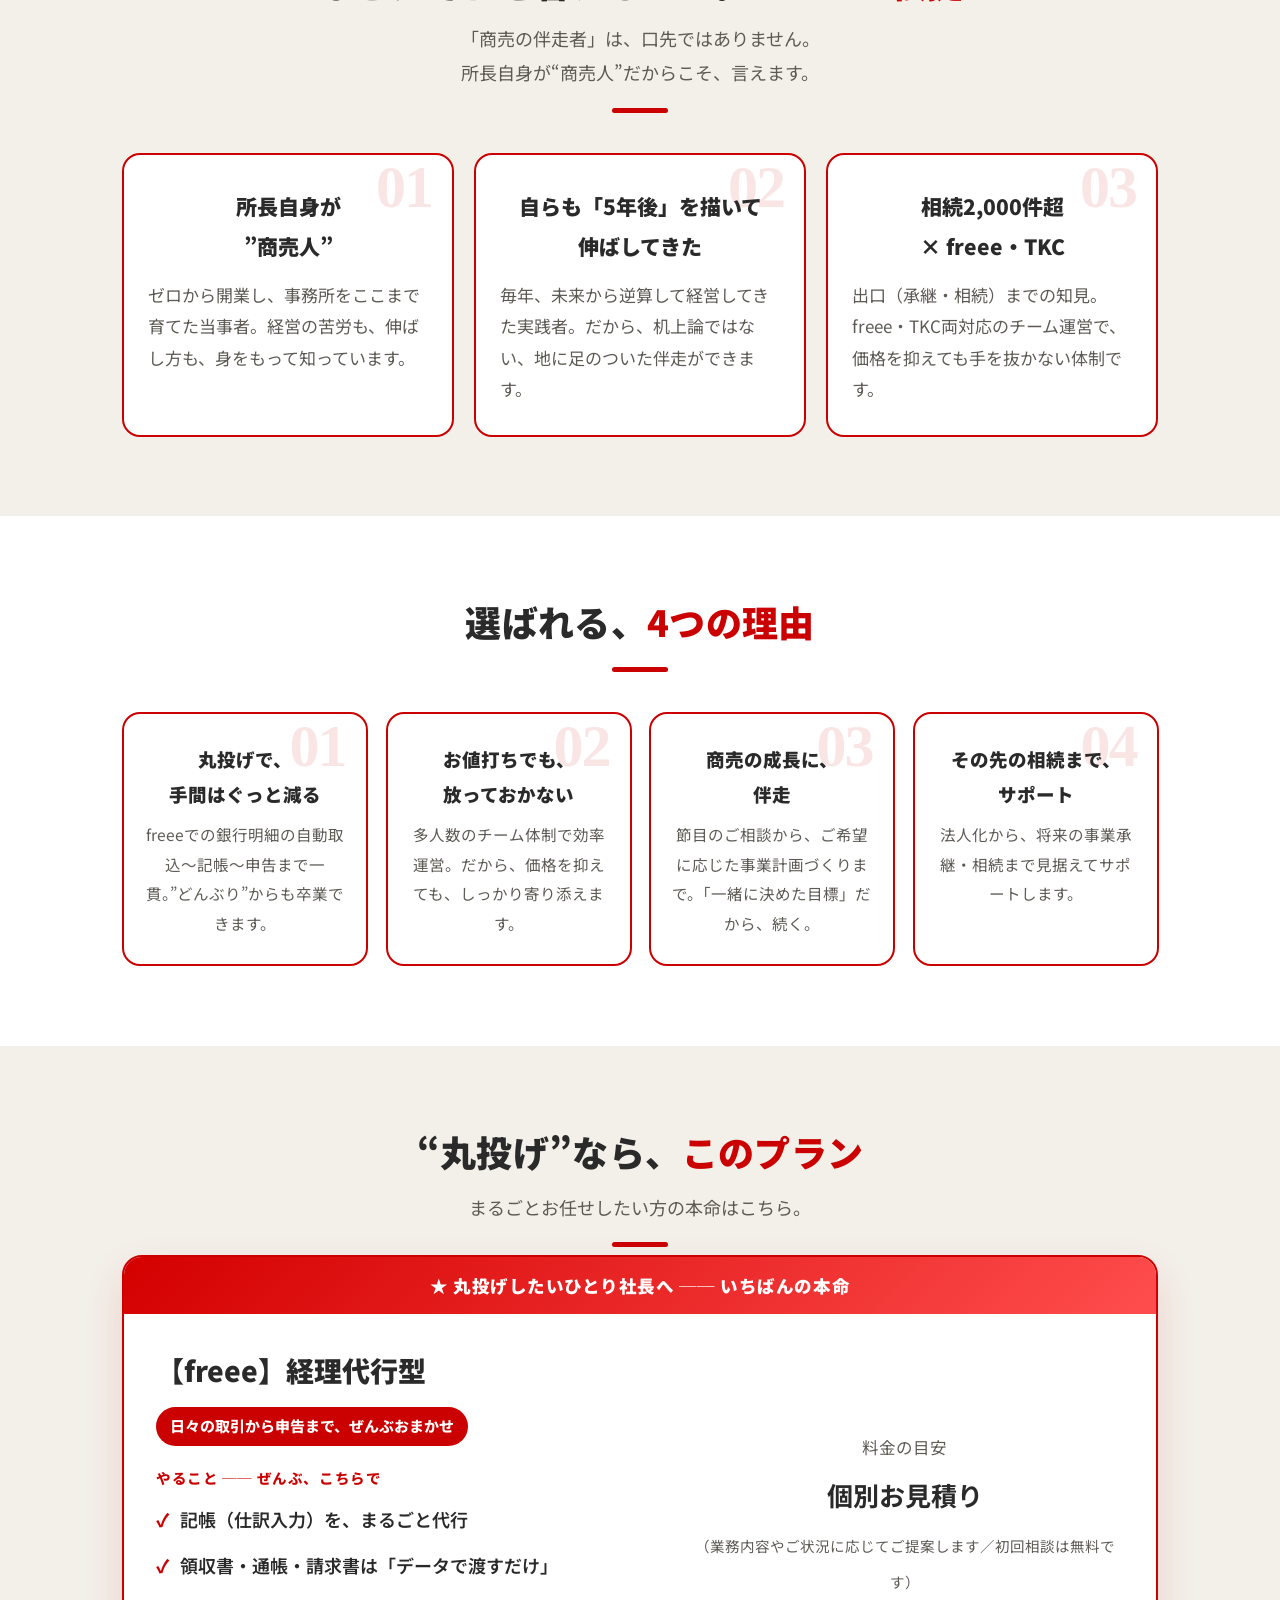
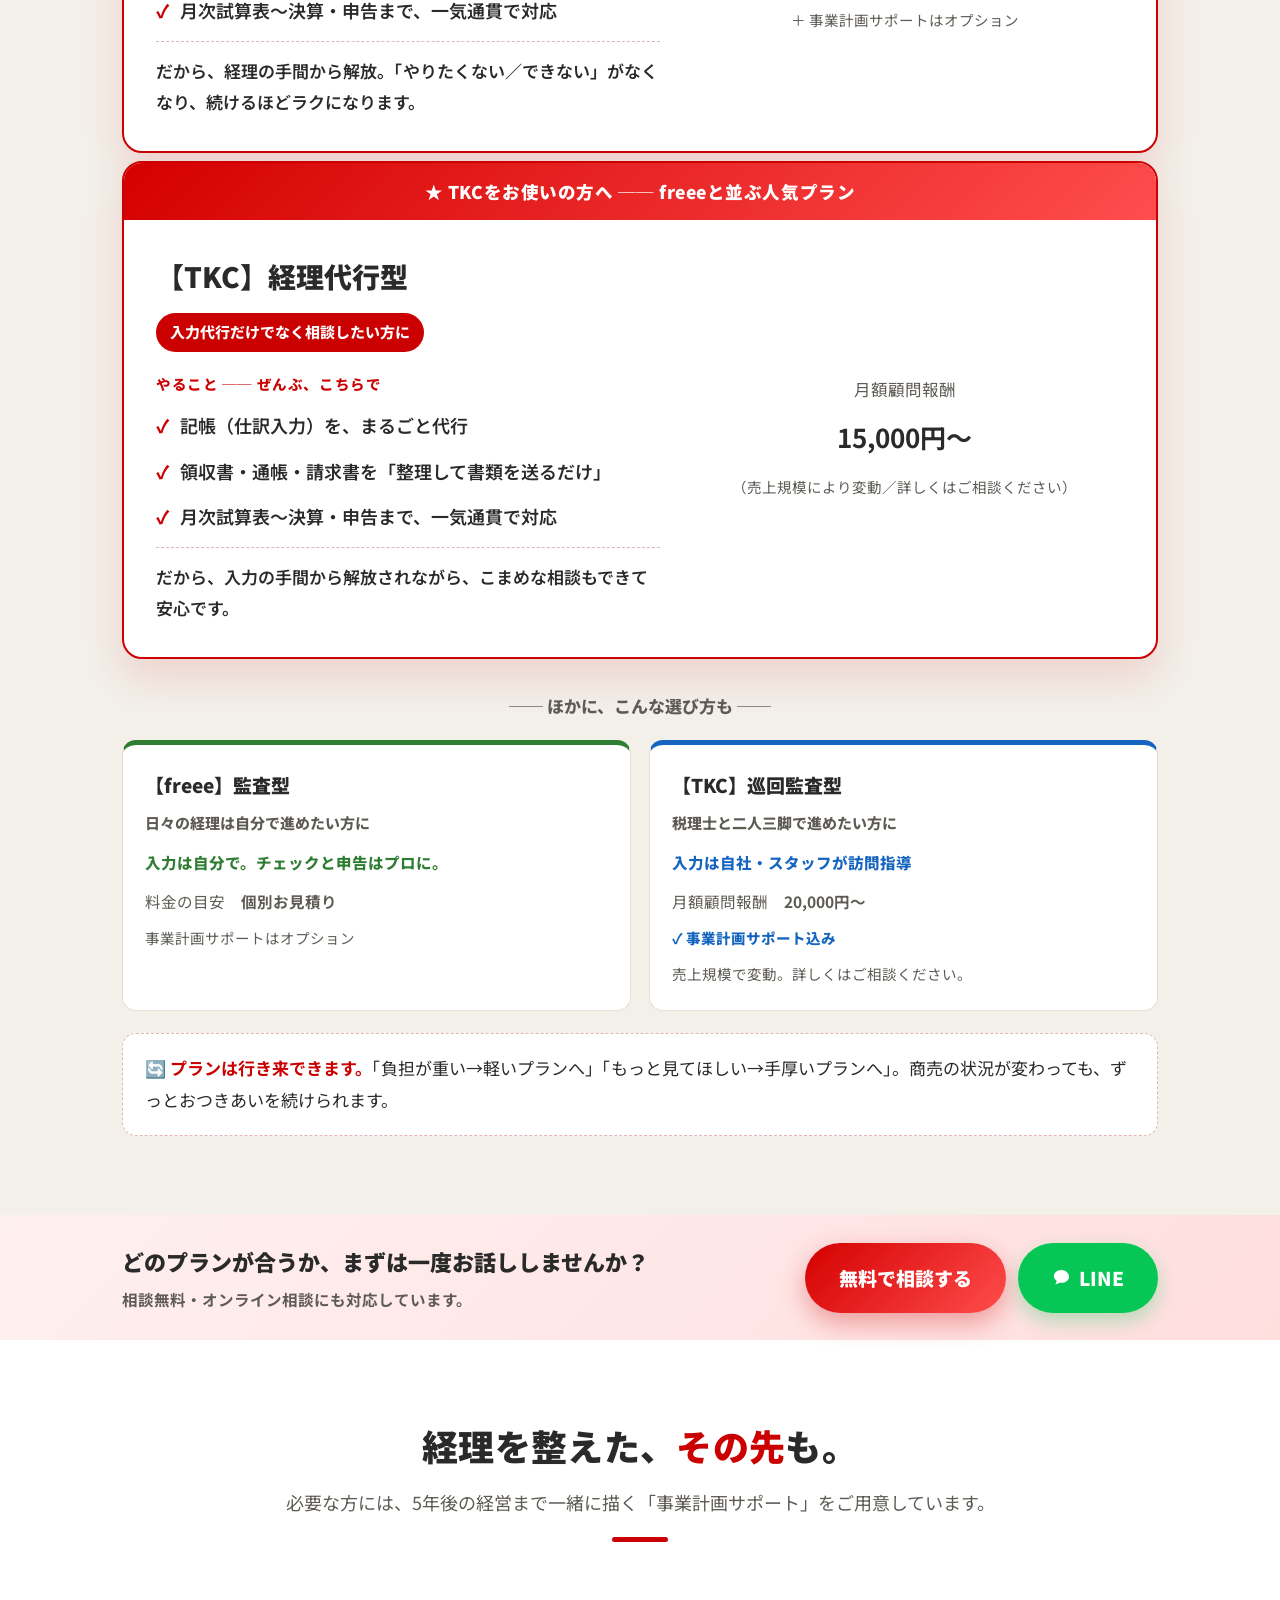
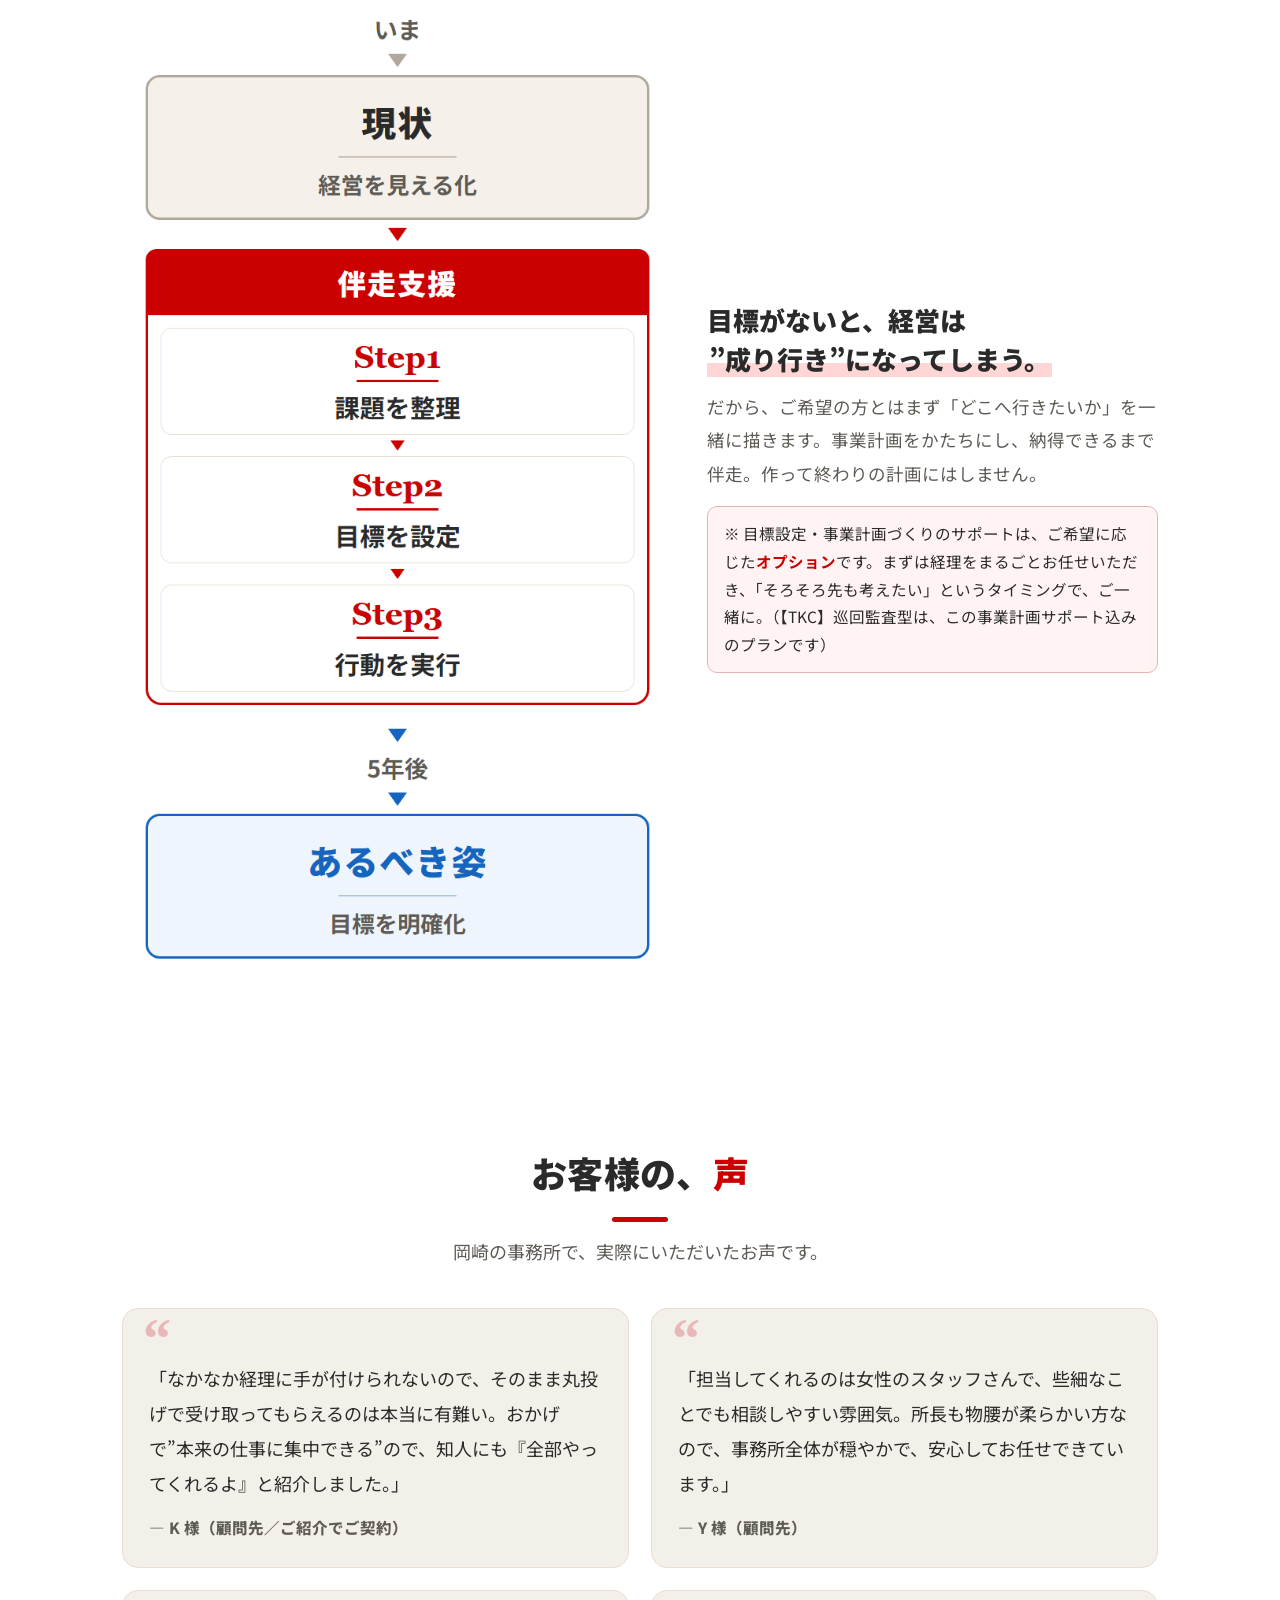
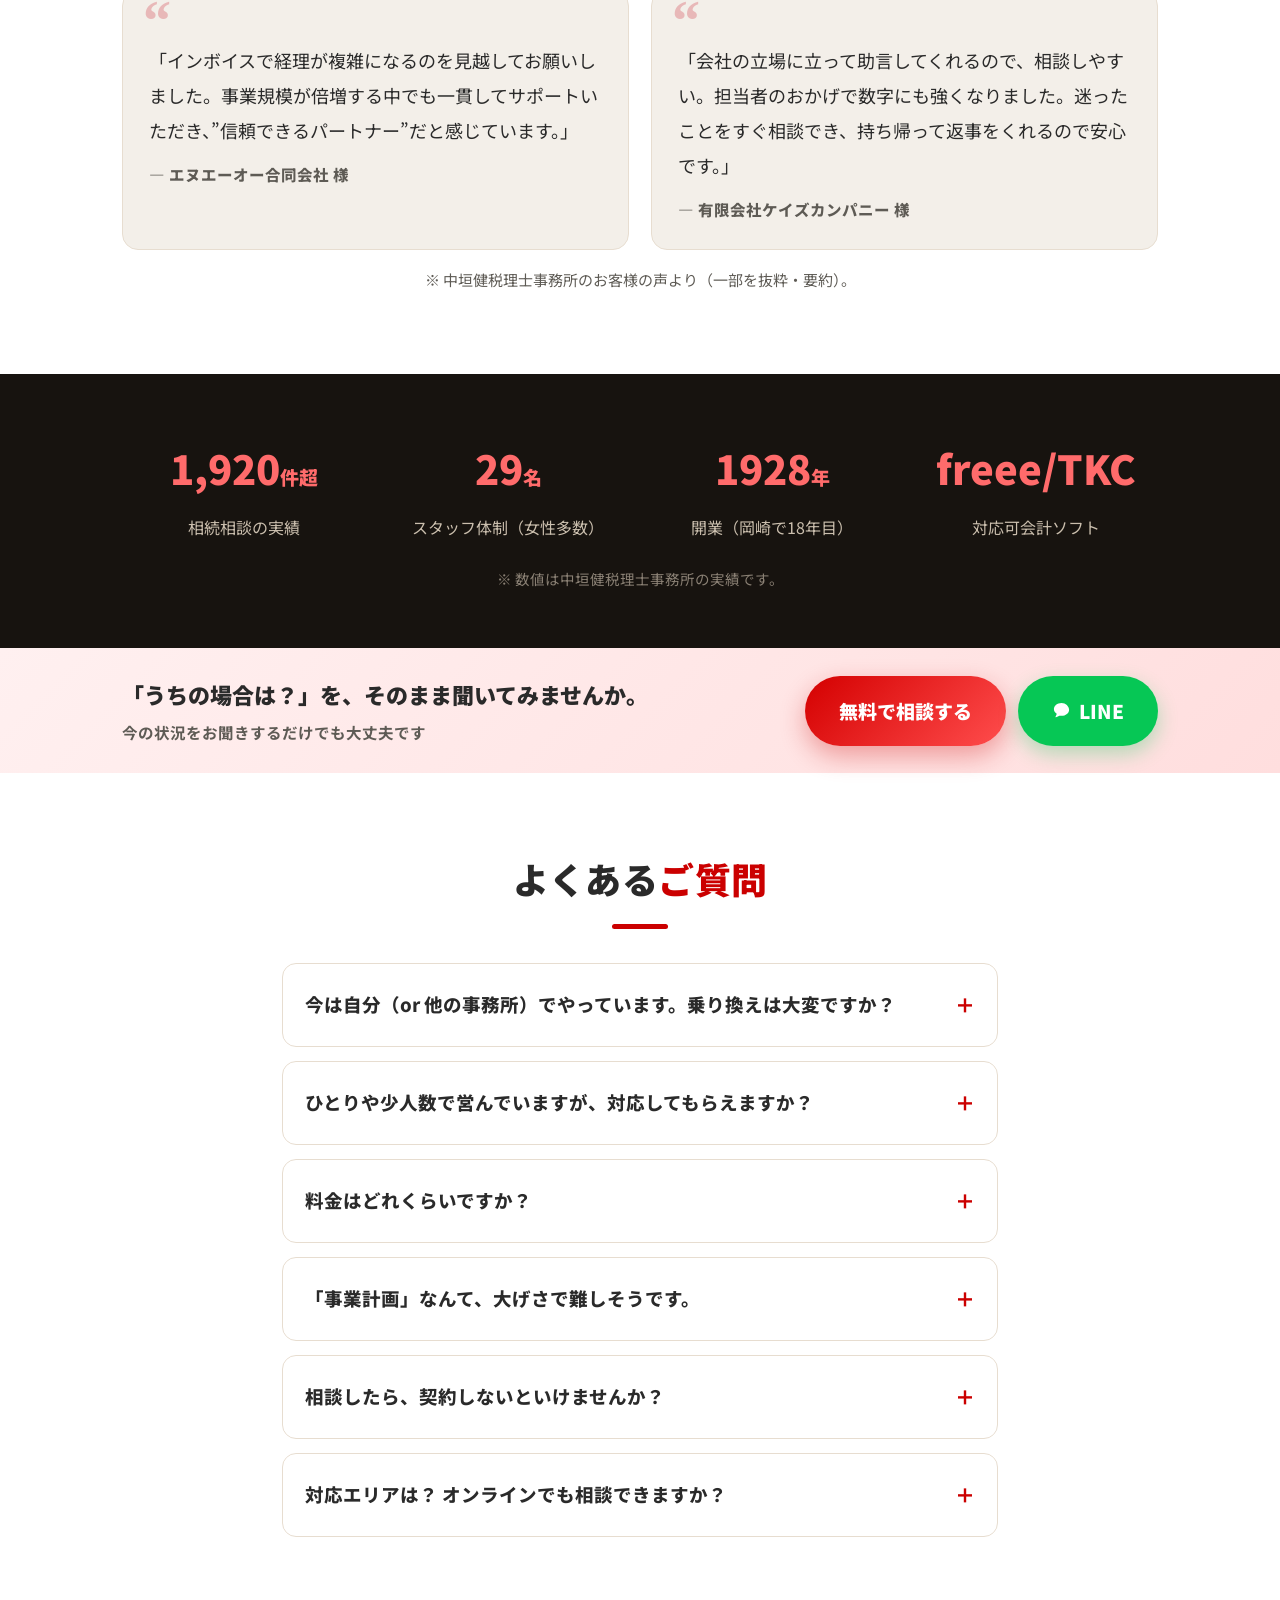
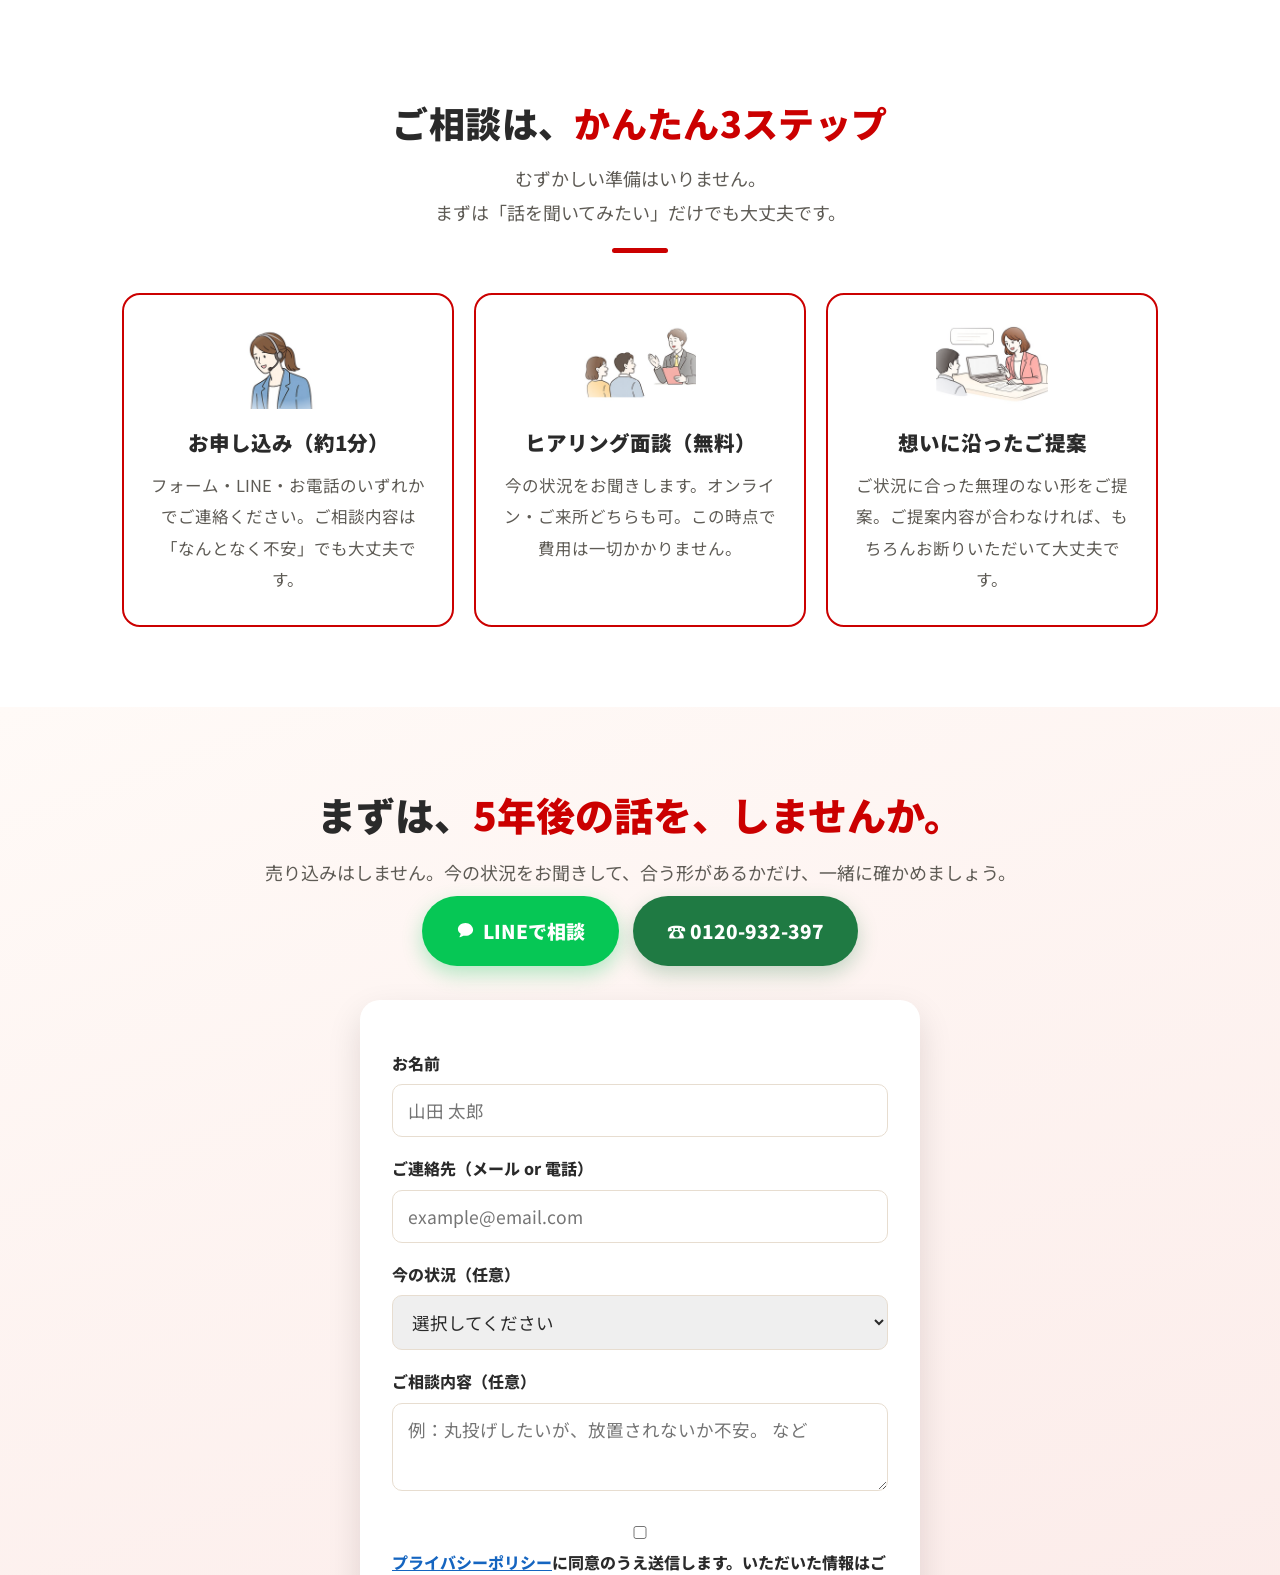
==== commit 1c661bf9: "無料相談関連CTAに残っていた末尾の矢印（→）を削除 - 「まずは無料で相談する →」→「まずは無料で相談する」（ヒーローCTA） - 「無料で相談する →」→「無料で相談する」（中間CTA①・②、計" ====
--- a/index.html
+++ b/index.html
@@ -558,7 +558,7 @@
     <h1>めんどうな経理は、<br class="sp-br">まるごとお任せ。<br class="pc-br"><br class="sp-br"><span class="glow">商売は、一緒に伸ばす。</span></h1>
     <p class="lead">記帳も申告も、ぜんぶこちらで引き受けます。<br class="pc-br"><b>でも、それで終わりにしません。</b><br class="pc-br">あなたの<b>“商売の成長”</b>まで、隣で一緒に見ていく税理士です。</p>
     <div class="cta-row">
-      <a href="#cta" class="cta-btn">まずは無料で相談する →</a>
+      <a href="#cta" class="cta-btn">まずは無料で相談する</a>
       <a href="#plans" class="cta-btn ghost">プランを見る</a>
     </div>
     <!-- 要URL設定：LINE公式アカウントのURLが決まるまでは #cta（問い合わせセクション）への仮リンク -->
@@ -790,7 +790,7 @@
   <div class="wrap">
     <div class="mct">どのプランが合うか、まずは一度お話ししませんか？<small>相談無料・オンライン相談にも対応しています。</small></div>
     <!-- 要URL設定：LINE公式アカウントのURL確定まで #cta（問い合わせセクション）への仮リンク -->
-    <div class="mctb"><a class="cta-btn" href="#cta">無料で相談する →</a><a class="cta-btn line" href="#cta"><svg class="ic-line" viewBox="0 0 20 20" fill="none" aria-hidden="true" focusable="false"><path d="M10 2C5.58 2 2 4.91 2 8.5c0 2.02 1.15 3.83 2.95 5.02-.1.78-.42 1.9-1.25 2.98a.4.4 0 00.42.63c1.6-.46 2.8-1.16 3.6-1.72.71.14 1.46.22 2.28.22 4.42 0 8-2.91 8-6.5S14.42 2 10 2z" fill="currentColor"/></svg>LINE</a></div>
+    <div class="mctb"><a class="cta-btn" href="#cta">無料で相談する</a><a class="cta-btn line" href="#cta"><svg class="ic-line" viewBox="0 0 20 20" fill="none" aria-hidden="true" focusable="false"><path d="M10 2C5.58 2 2 4.91 2 8.5c0 2.02 1.15 3.83 2.95 5.02-.1.78-.42 1.9-1.25 2.98a.4.4 0 00.42.63c1.6-.46 2.8-1.16 3.6-1.72.71.14 1.46.22 2.28.22 4.42 0 8-2.91 8-6.5S14.42 2 10 2z" fill="currentColor"/></svg>LINE</a></div>
   </div>
 </div>
 
@@ -866,7 +866,7 @@
   <div class="wrap">
     <div class="mct">「うちの場合は？」を、そのまま聞いてみませんか。<small>今の状況をお聞きするだけでも大丈夫です</small></div>
     <!-- 要URL設定：LINE公式アカウントのURL確定まで #cta（問い合わせセクション）への仮リンク -->
-    <div class="mctb"><a class="cta-btn" href="#cta">無料で相談する →</a><a class="cta-btn line" href="#cta"><svg class="ic-line" viewBox="0 0 20 20" fill="none" aria-hidden="true" focusable="false"><path d="M10 2C5.58 2 2 4.91 2 8.5c0 2.02 1.15 3.83 2.95 5.02-.1.78-.42 1.9-1.25 2.98a.4.4 0 00.42.63c1.6-.46 2.8-1.16 3.6-1.72.71.14 1.46.22 2.28.22 4.42 0 8-2.91 8-6.5S14.42 2 10 2z" fill="currentColor"/></svg>LINE</a></div>
+    <div class="mctb"><a class="cta-btn" href="#cta">無料で相談する</a><a class="cta-btn line" href="#cta"><svg class="ic-line" viewBox="0 0 20 20" fill="none" aria-hidden="true" focusable="false"><path d="M10 2C5.58 2 2 4.91 2 8.5c0 2.02 1.15 3.83 2.95 5.02-.1.78-.42 1.9-1.25 2.98a.4.4 0 00.42.63c1.6-.46 2.8-1.16 3.6-1.72.71.14 1.46.22 2.28.22 4.42 0 8-2.91 8-6.5S14.42 2 10 2z" fill="currentColor"/></svg>LINE</a></div>
   </div>
 </div>
 
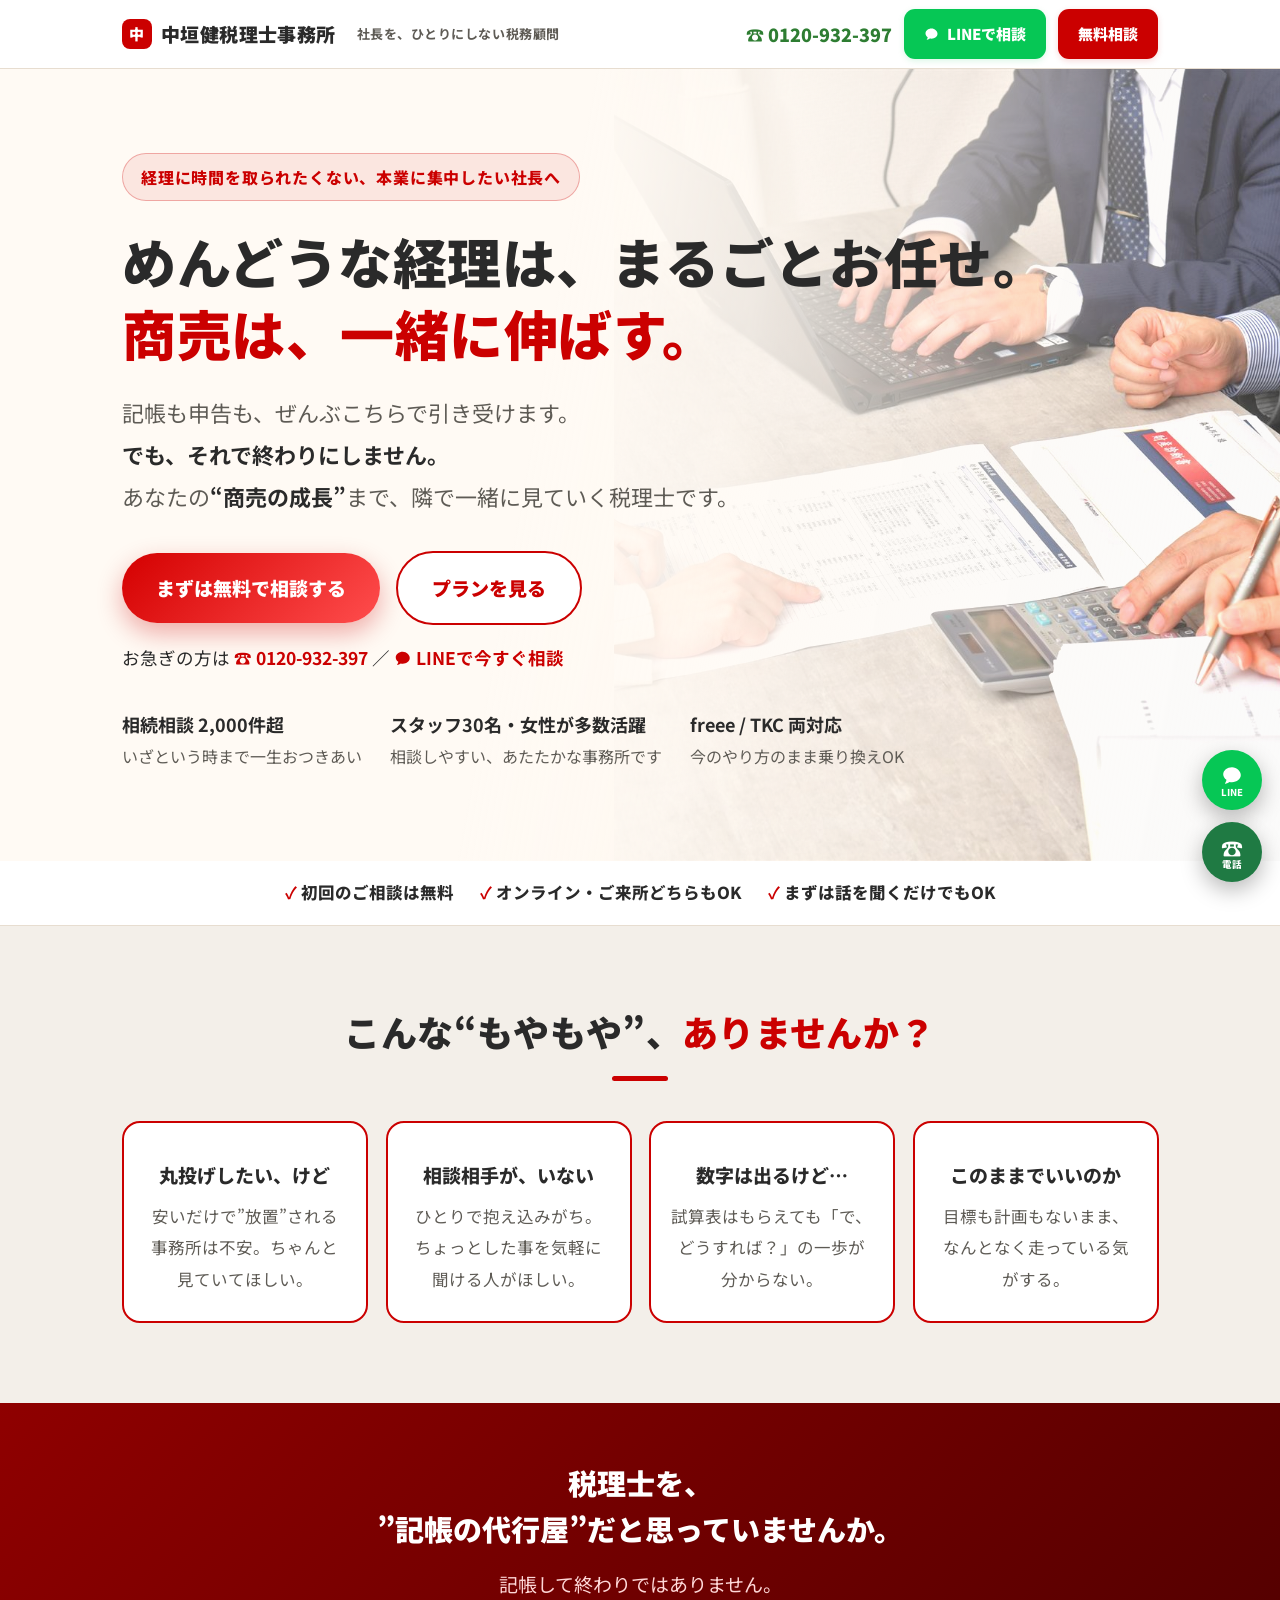
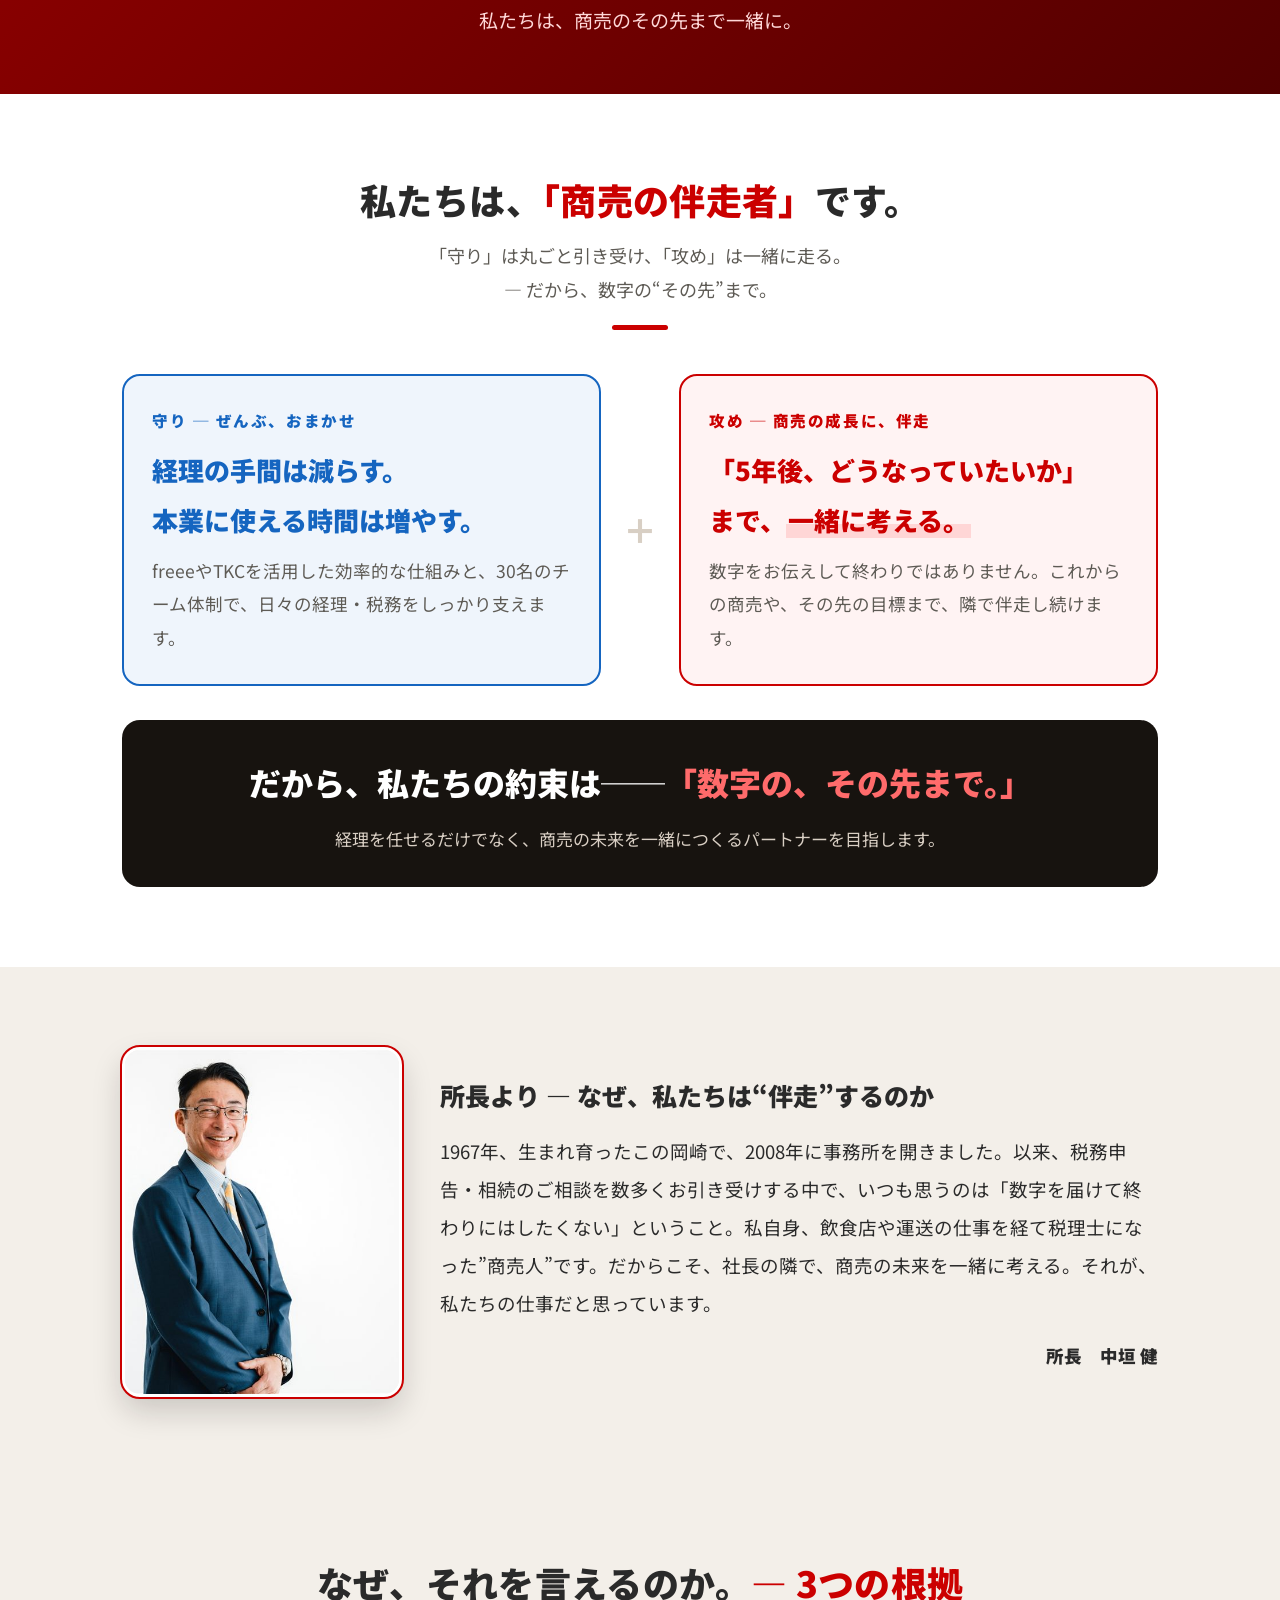
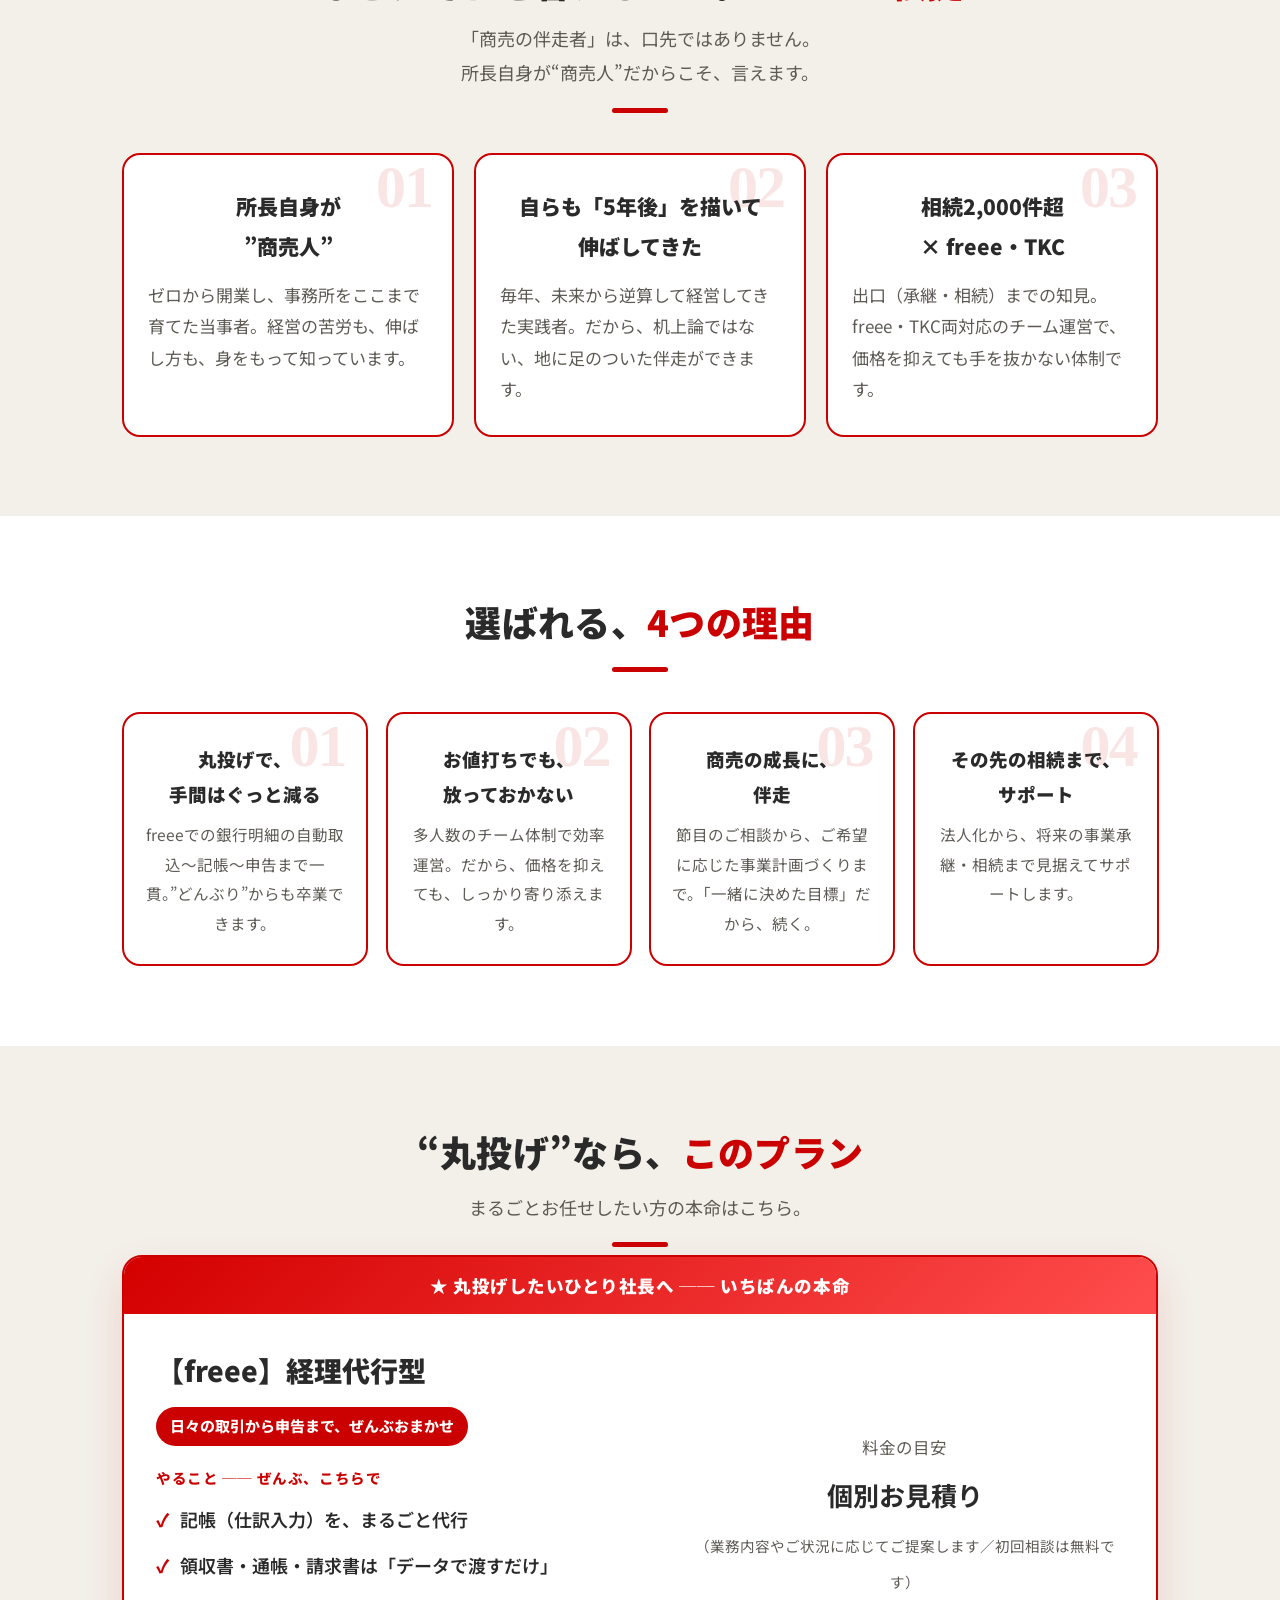
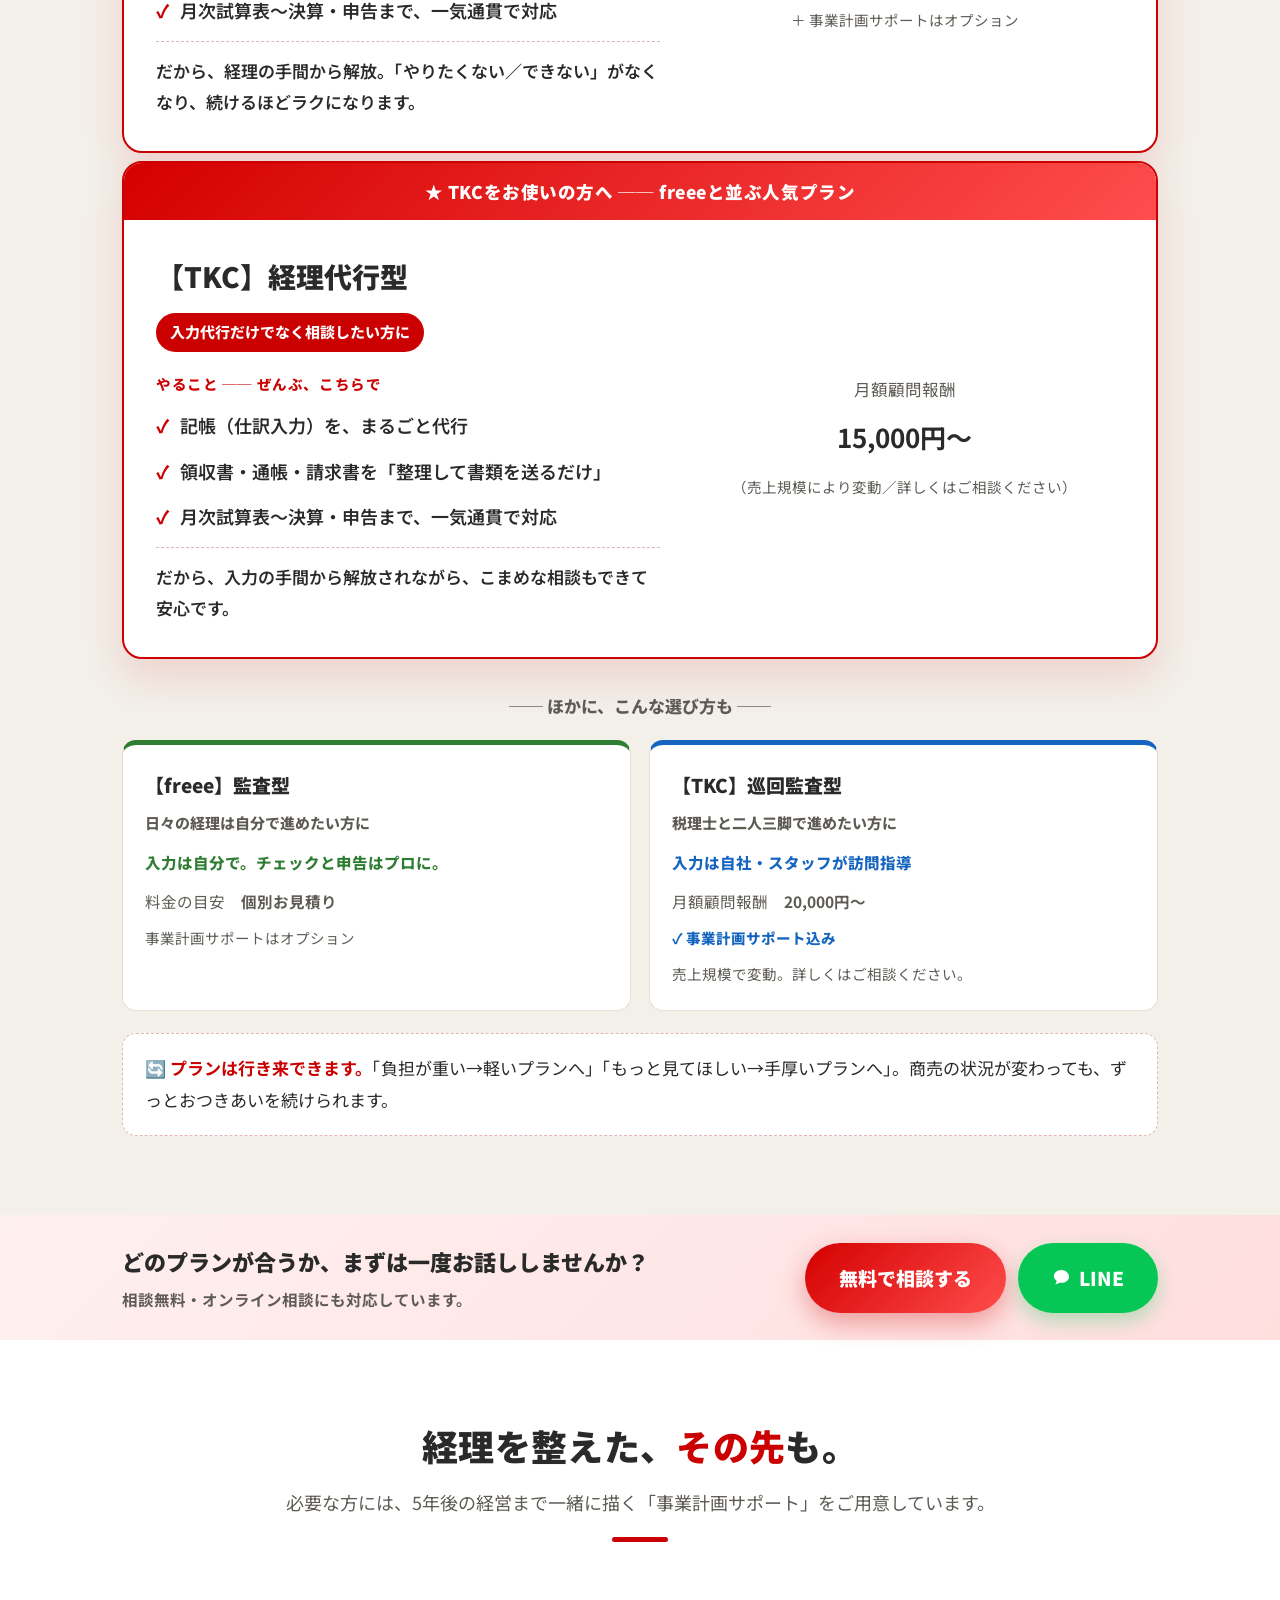
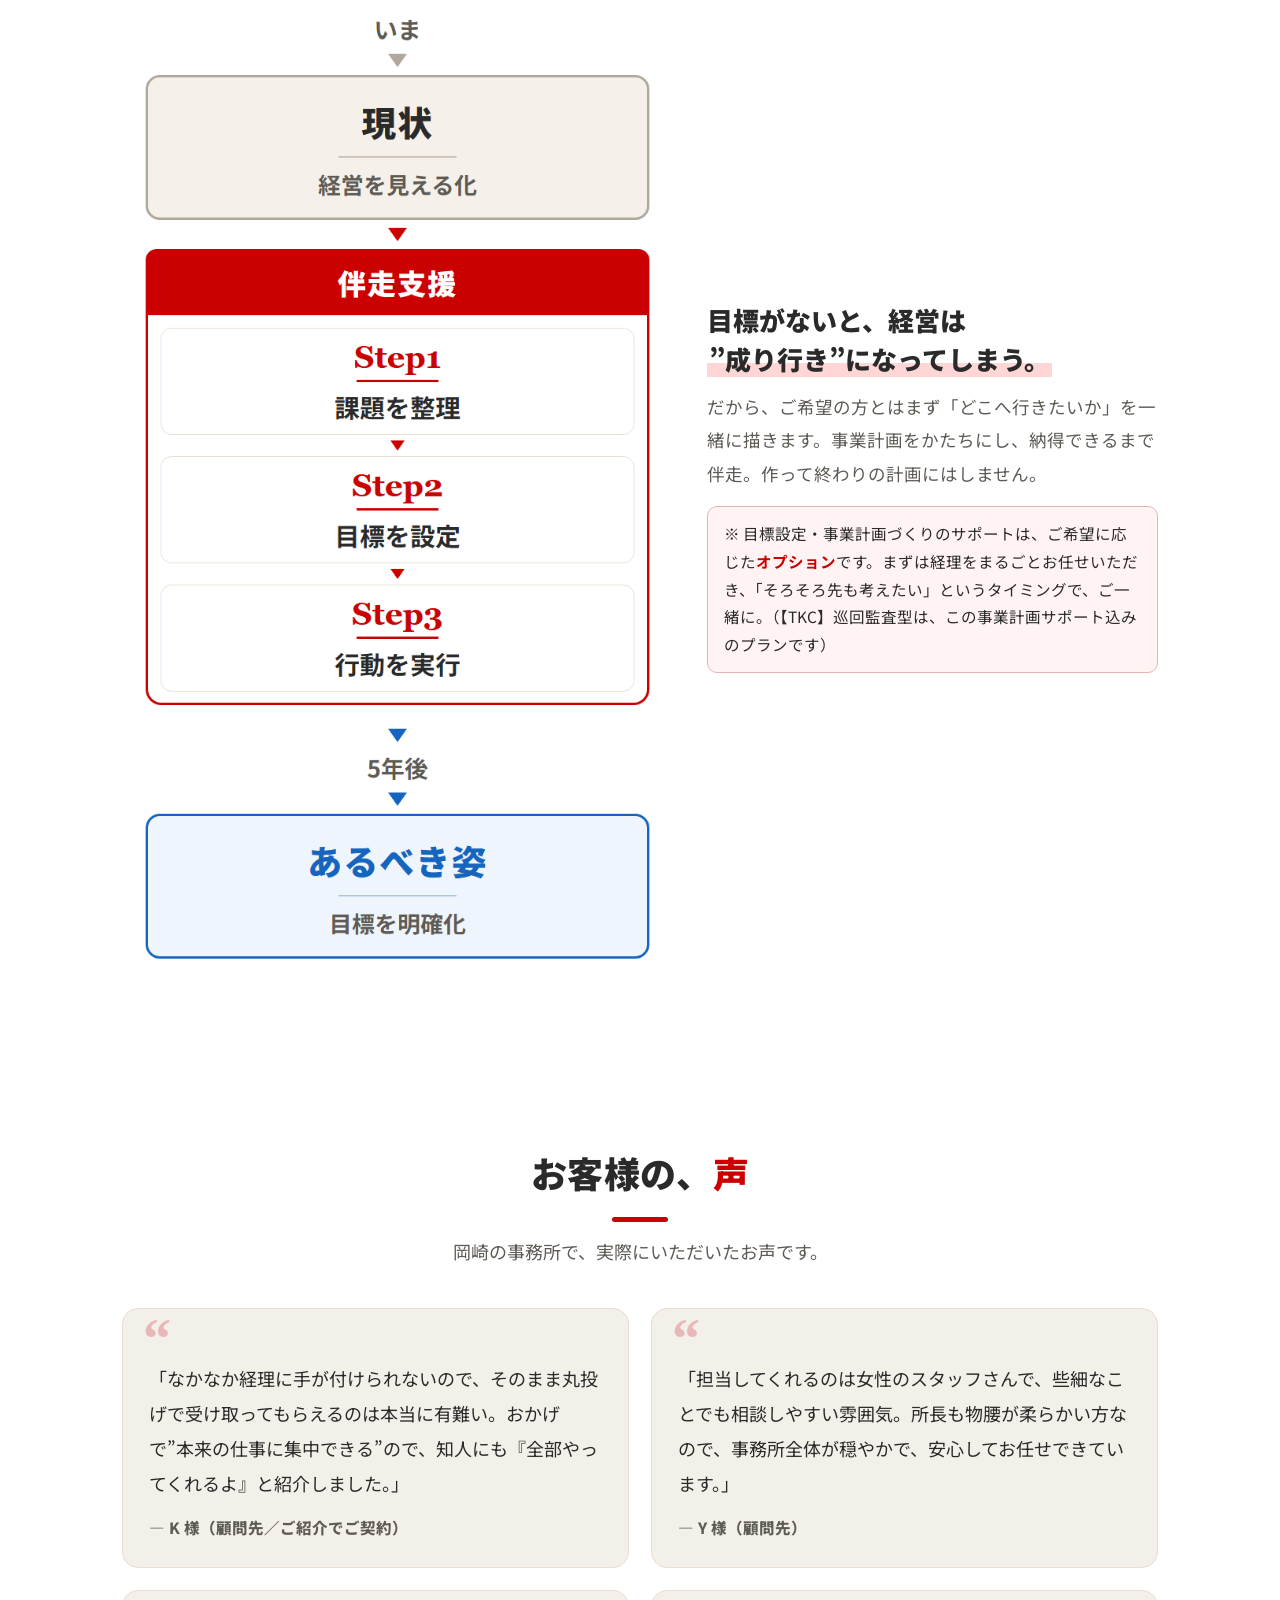
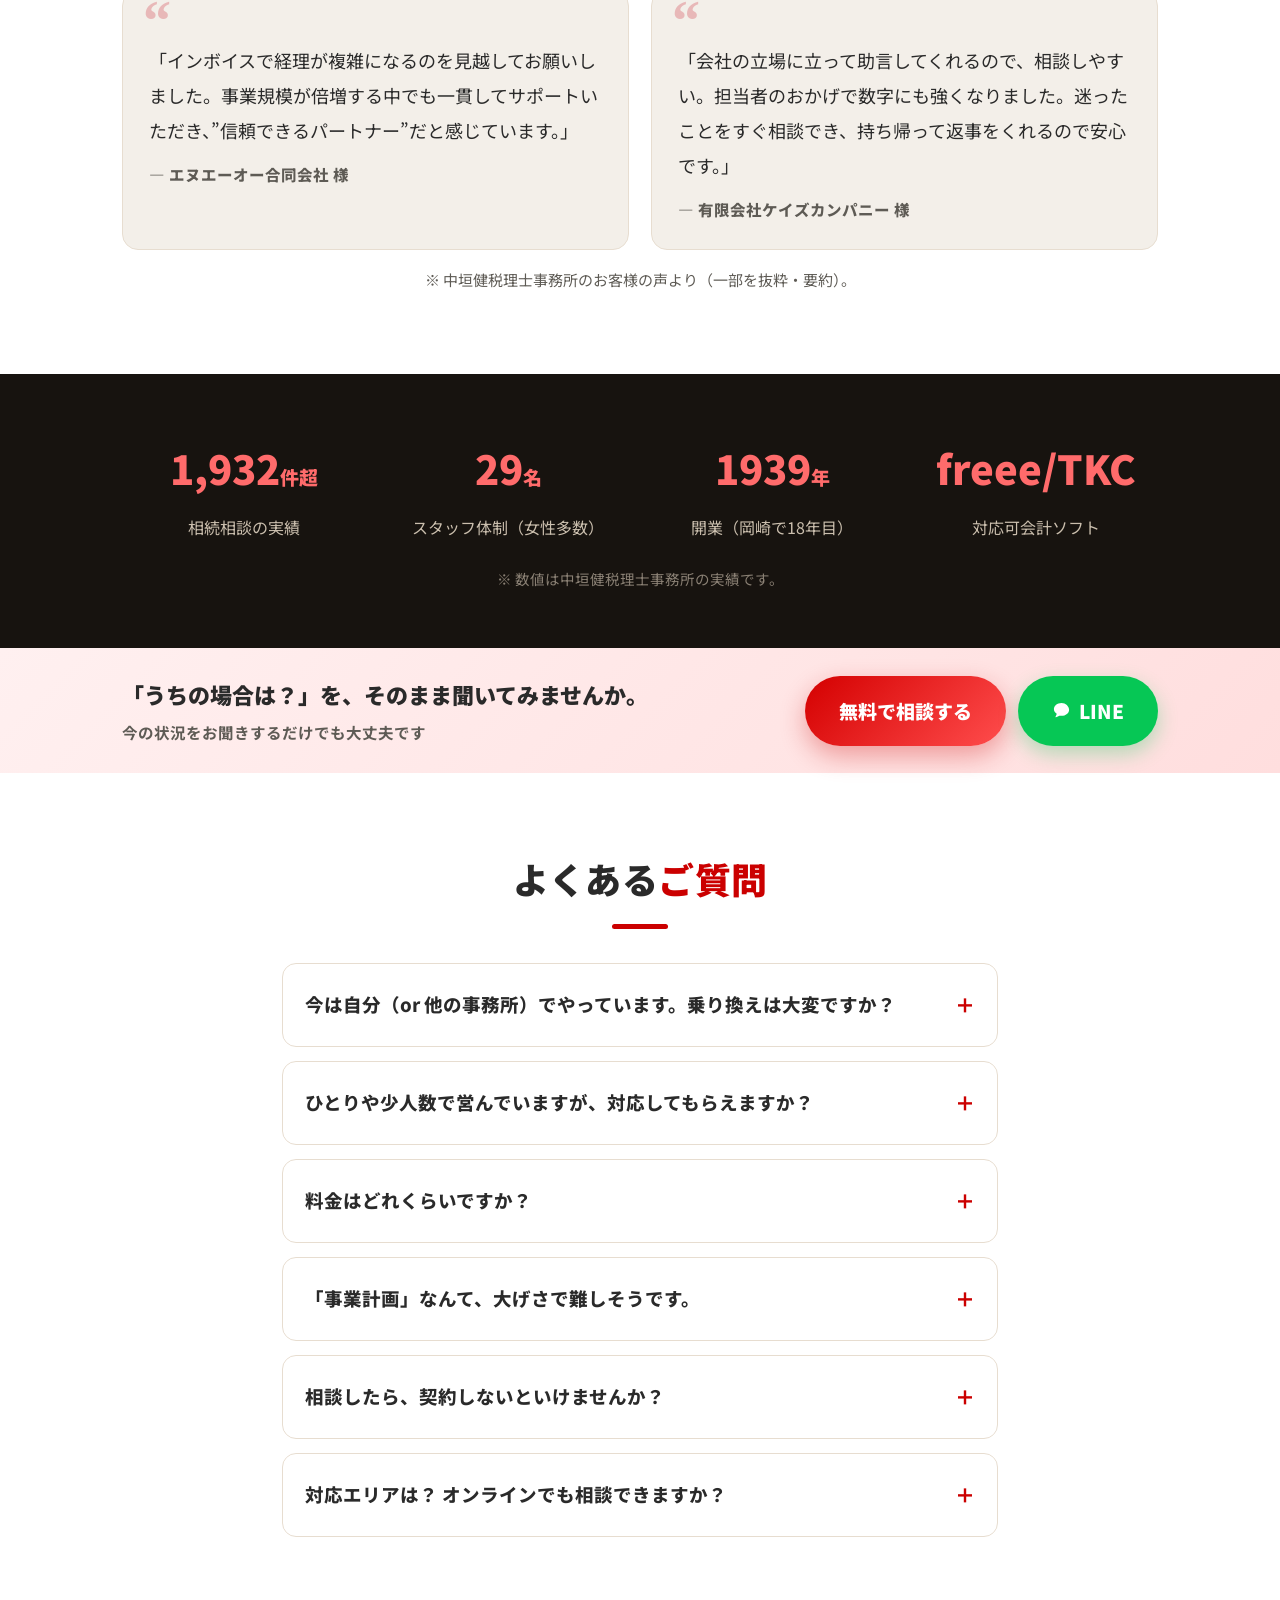
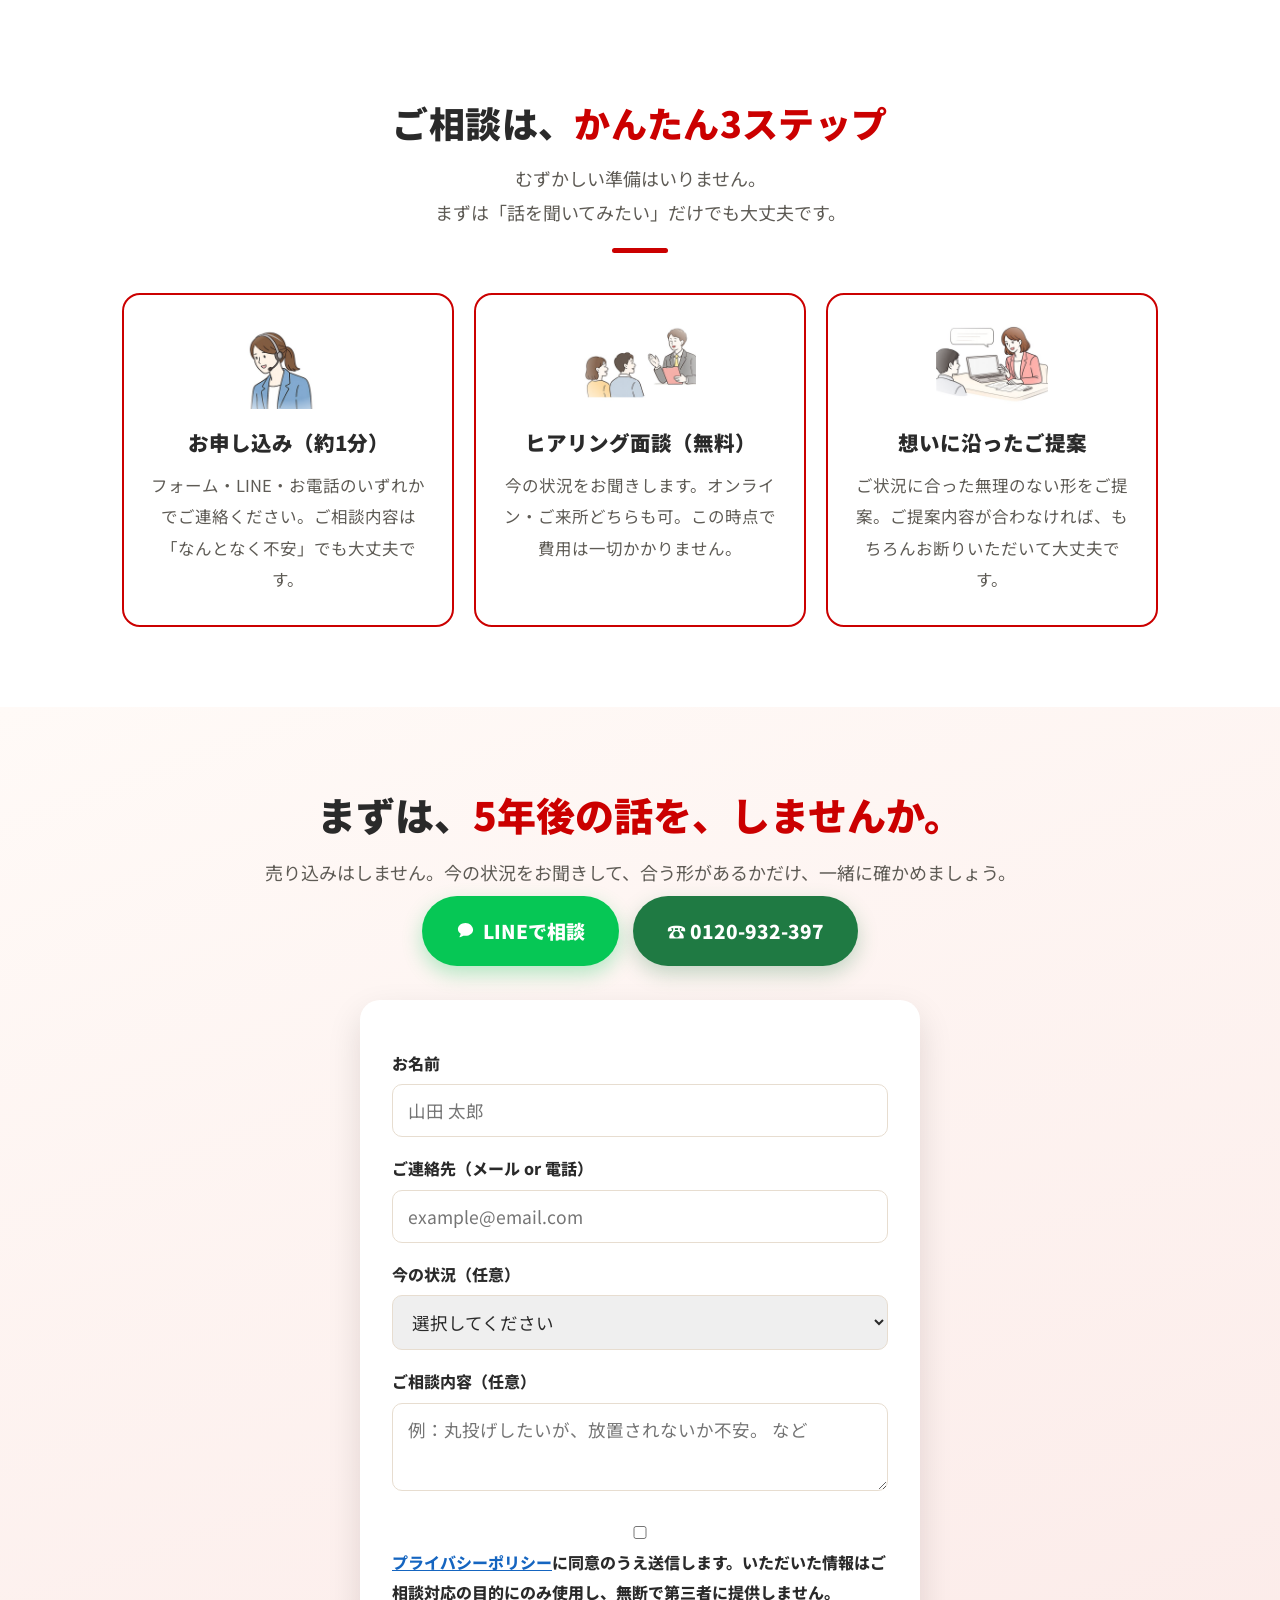
==== commit 531255a6: "お問い合わせフォームの送信先をnakagakiken@tkcnf.or.jpに設定 - これまで onsubmit="return false;" で送信が完全に無効化されていたため、   フォームか" ====
--- a/index.html
+++ b/index.html
@@ -987,14 +987,15 @@
       <a href="#cta" class="cta-btn line"><svg class="ic-line" viewBox="0 0 20 20" fill="none" aria-hidden="true" focusable="false"><path d="M10 2C5.58 2 2 4.91 2 8.5c0 2.02 1.15 3.83 2.95 5.02-.1.78-.42 1.9-1.25 2.98a.4.4 0 00.42.63c1.6-.46 2.8-1.16 3.6-1.72.71.14 1.46.22 2.28.22 4.42 0 8-2.91 8-6.5S14.42 2 10 2z" fill="currentColor"/></svg>LINEで相談</a>
       <a href="tel:0120932397" class="cta-btn tel">☎ 0120-932-397</a>
     </div>
-    <!-- 要バックエンド接続：送信先（メール／CRM等）が未設定のため onsubmit で送信を無効化しています -->
-    <form class="formcard" onsubmit="return false;">
+    <!-- 送信先: nakagakiken@tkcnf.or.jp （mailto:方式のため、送信者側のメールソフトが起動し、そこで送信操作を行う仕組みです。
+         サーバー経由の自動送信ではありません。フォーム自動送信をご希望の場合は、別途フォーム送信サービスの導入が必要です。 -->
+    <form class="formcard" action="mailto:nakagakiken@tkcnf.or.jp?subject=LPからの無料相談お申し込み" method="post" enctype="text/plain">
       <label>お名前</label>
-      <input type="text" placeholder="山田 太郎">
+      <input type="text" name="お名前" placeholder="山田 太郎">
       <label>ご連絡先（メール or 電話）</label>
-      <input type="text" placeholder="example@email.com">
+      <input type="text" name="ご連絡先" placeholder="example@email.com">
       <label>今の状況（任意）</label>
-      <select>
+      <select name="今の状況">
         <option>選択してください</option>
         <option>自分で経理をやっている</option>
         <option>今の税理士から乗り換えを検討</option>
@@ -1002,11 +1003,11 @@
         <option>その他</option>
       </select>
       <label>ご相談内容（任意）</label>
-      <textarea placeholder="例：丸投げしたいが、放置されないか不安。 など"></textarea>
+      <textarea name="ご相談内容" placeholder="例：丸投げしたいが、放置されないか不安。 など"></textarea>
       <!-- 要URL設定：プライバシーポリシーページのURL -->
       <label class="consent"><input type="checkbox"> <span><a href="#">プライバシーポリシー</a>に同意のうえ送信します。いただいた情報はご相談対応の目的にのみ使用し、無断で第三者に提供しません。</span></label>
       <button type="submit" class="cta-btn">無料相談を申し込む</button>
-      <div class="fnote">※ 現在Web受付フォームは準備中です。お急ぎの場合はお電話またはLINEにてご連絡ください。</div>
+      <div class="fnote">※ 送信ボタンを押すと、お使いのメールソフトが起動します。<br class="pc-br">画面が開かない場合は、お手数ですがお電話またはLINEにてご連絡ください。</div>
     </form>
   </div>
 </section>
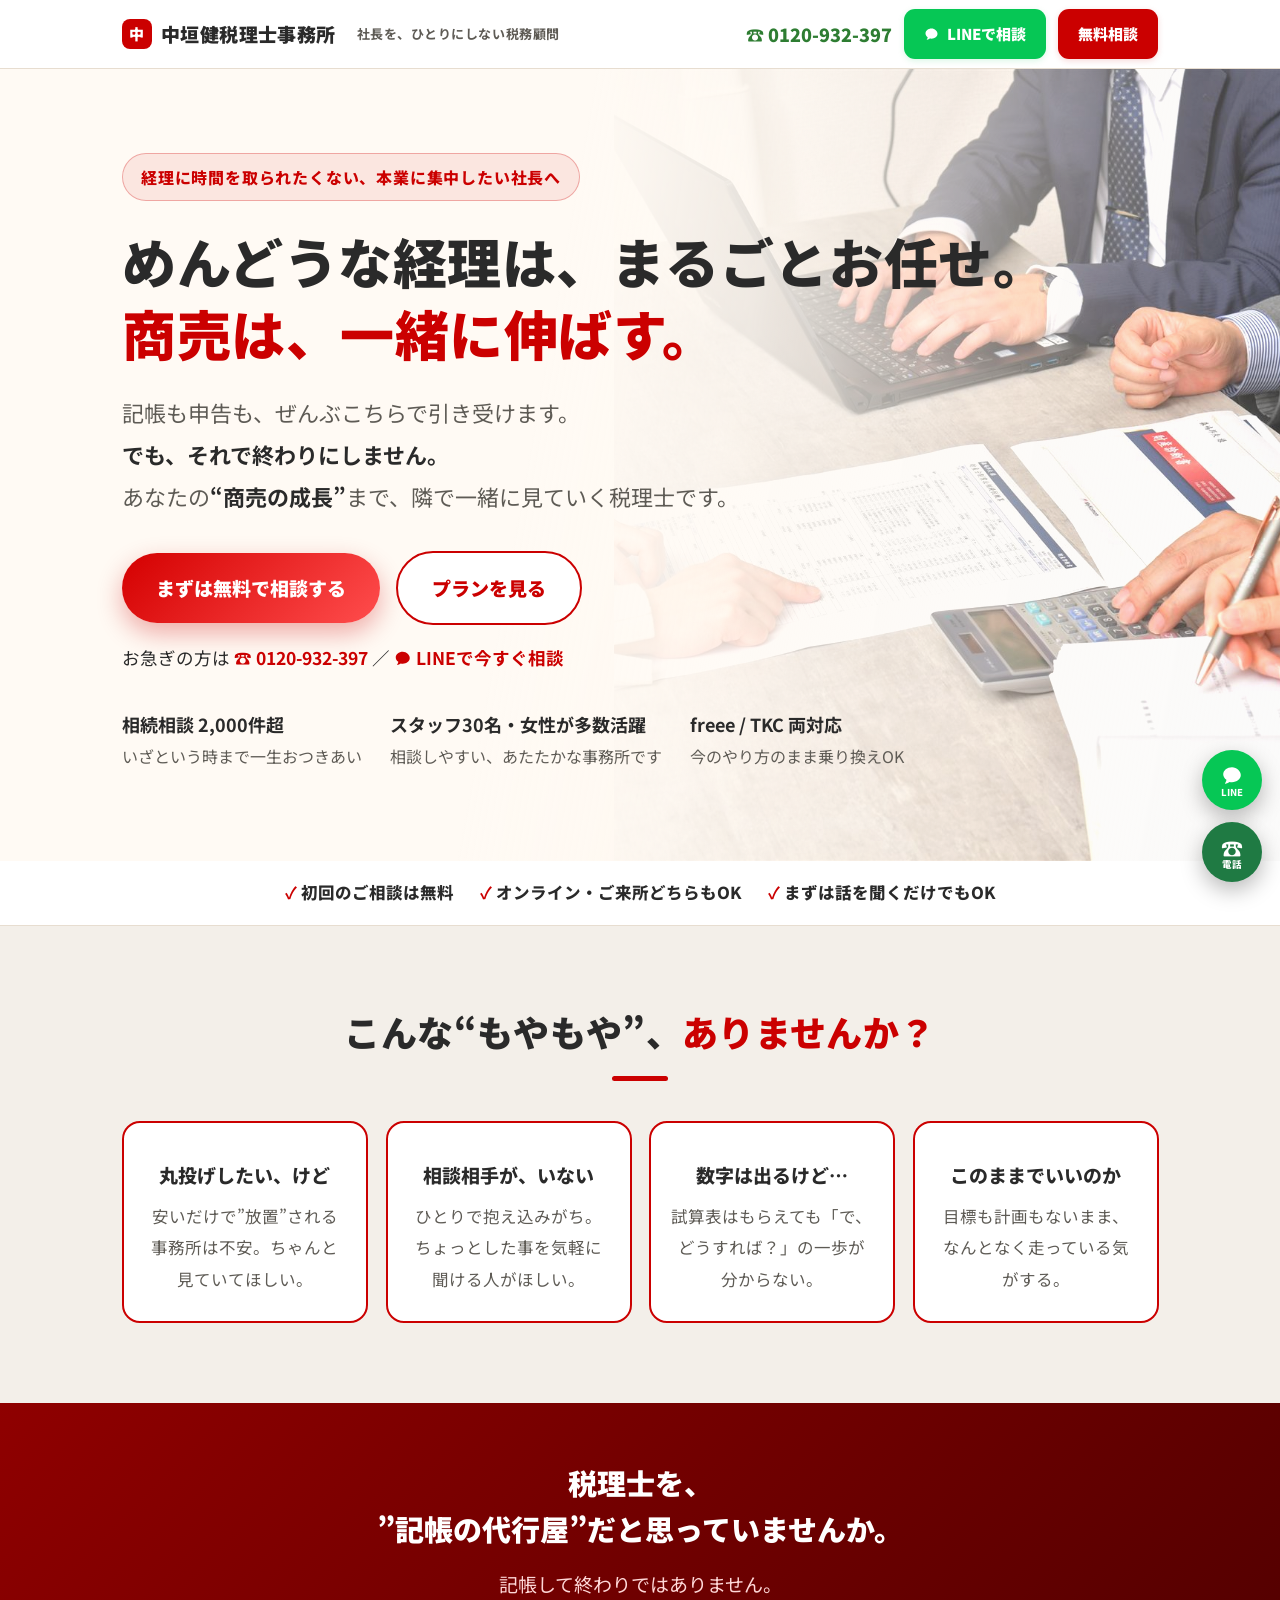
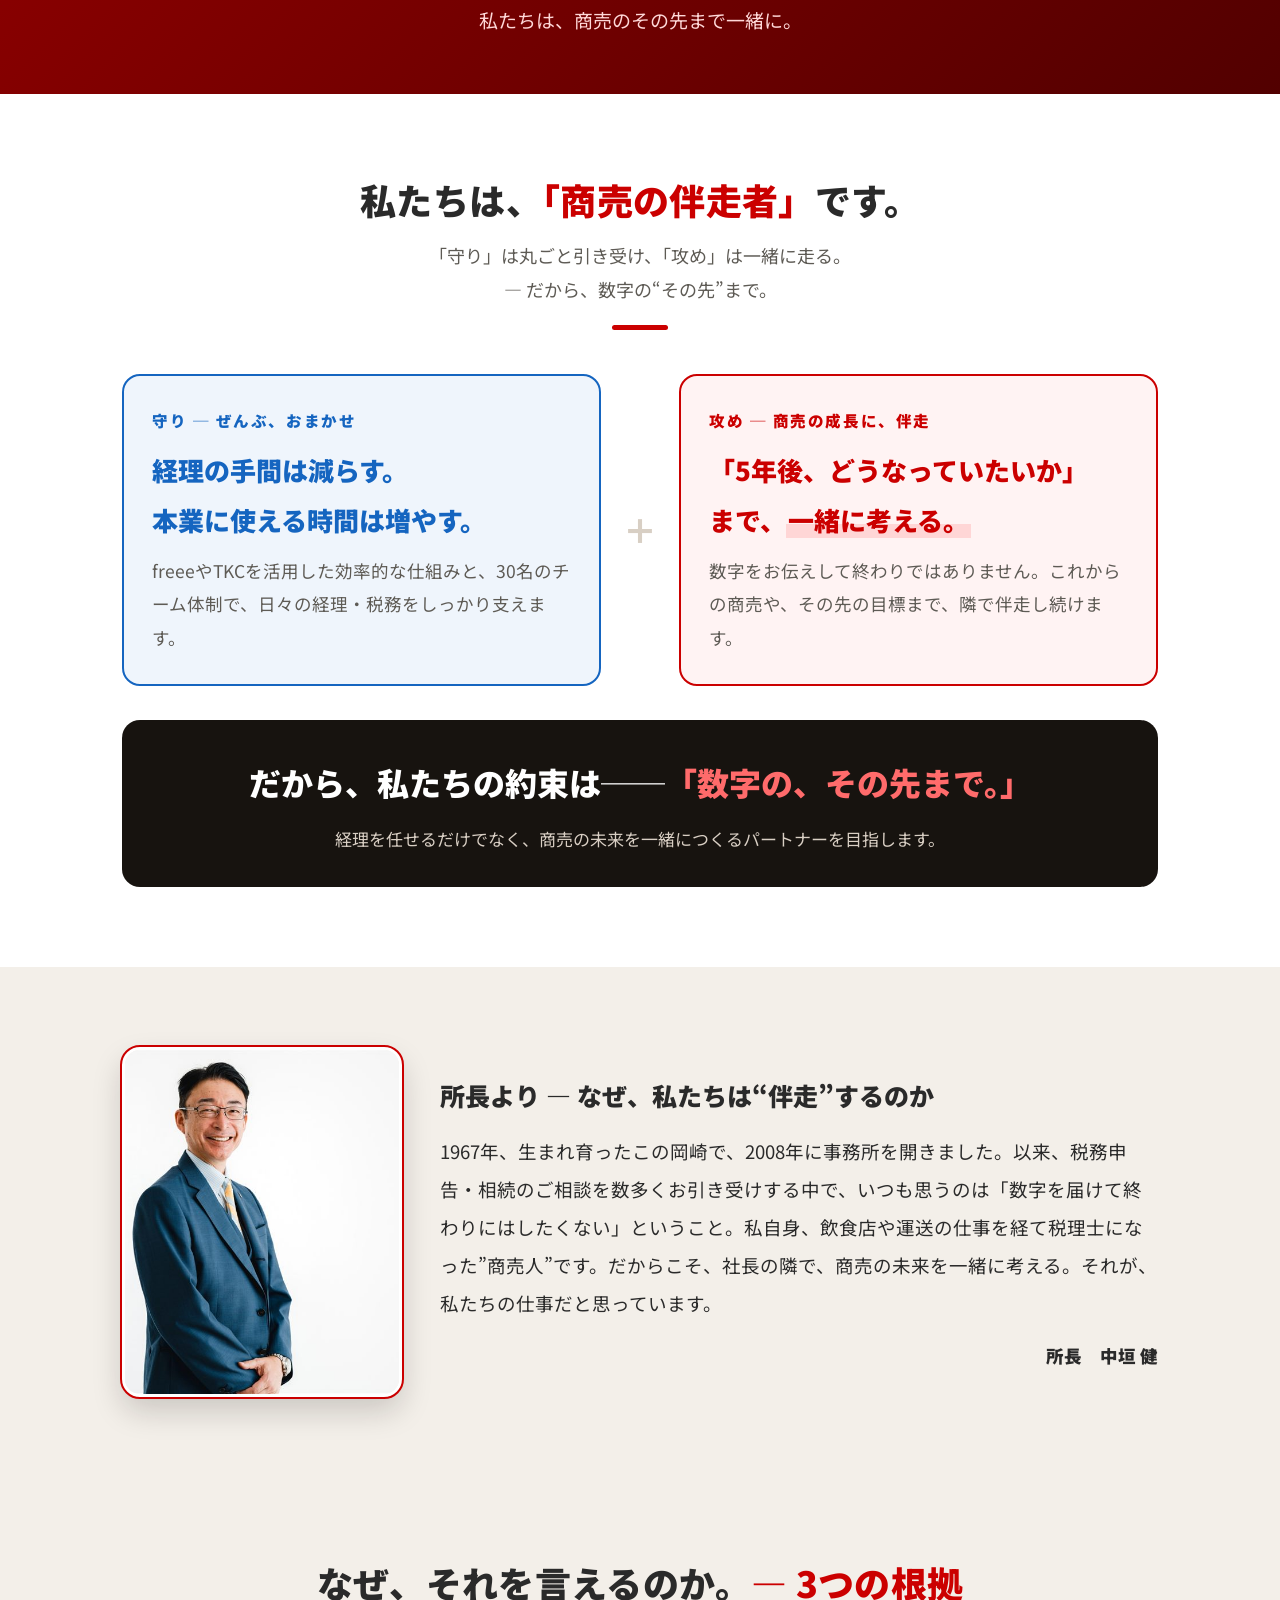
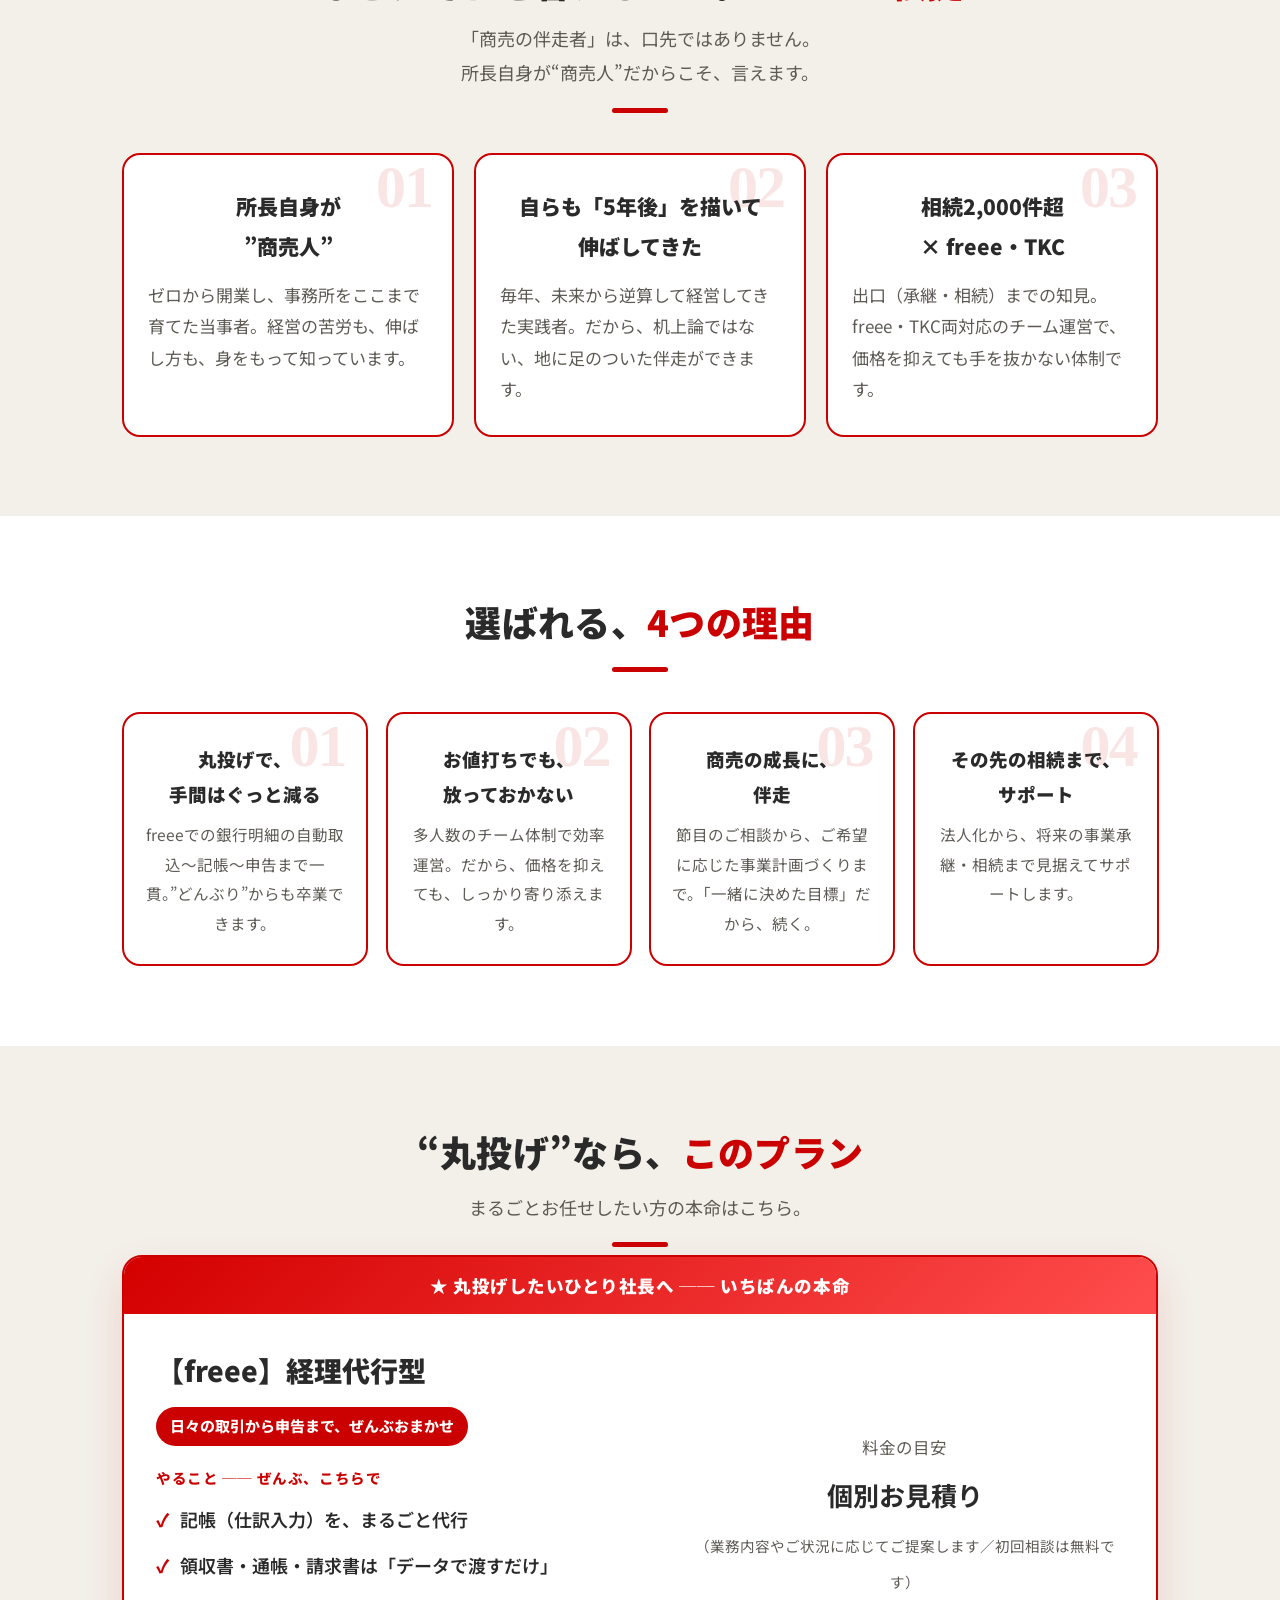
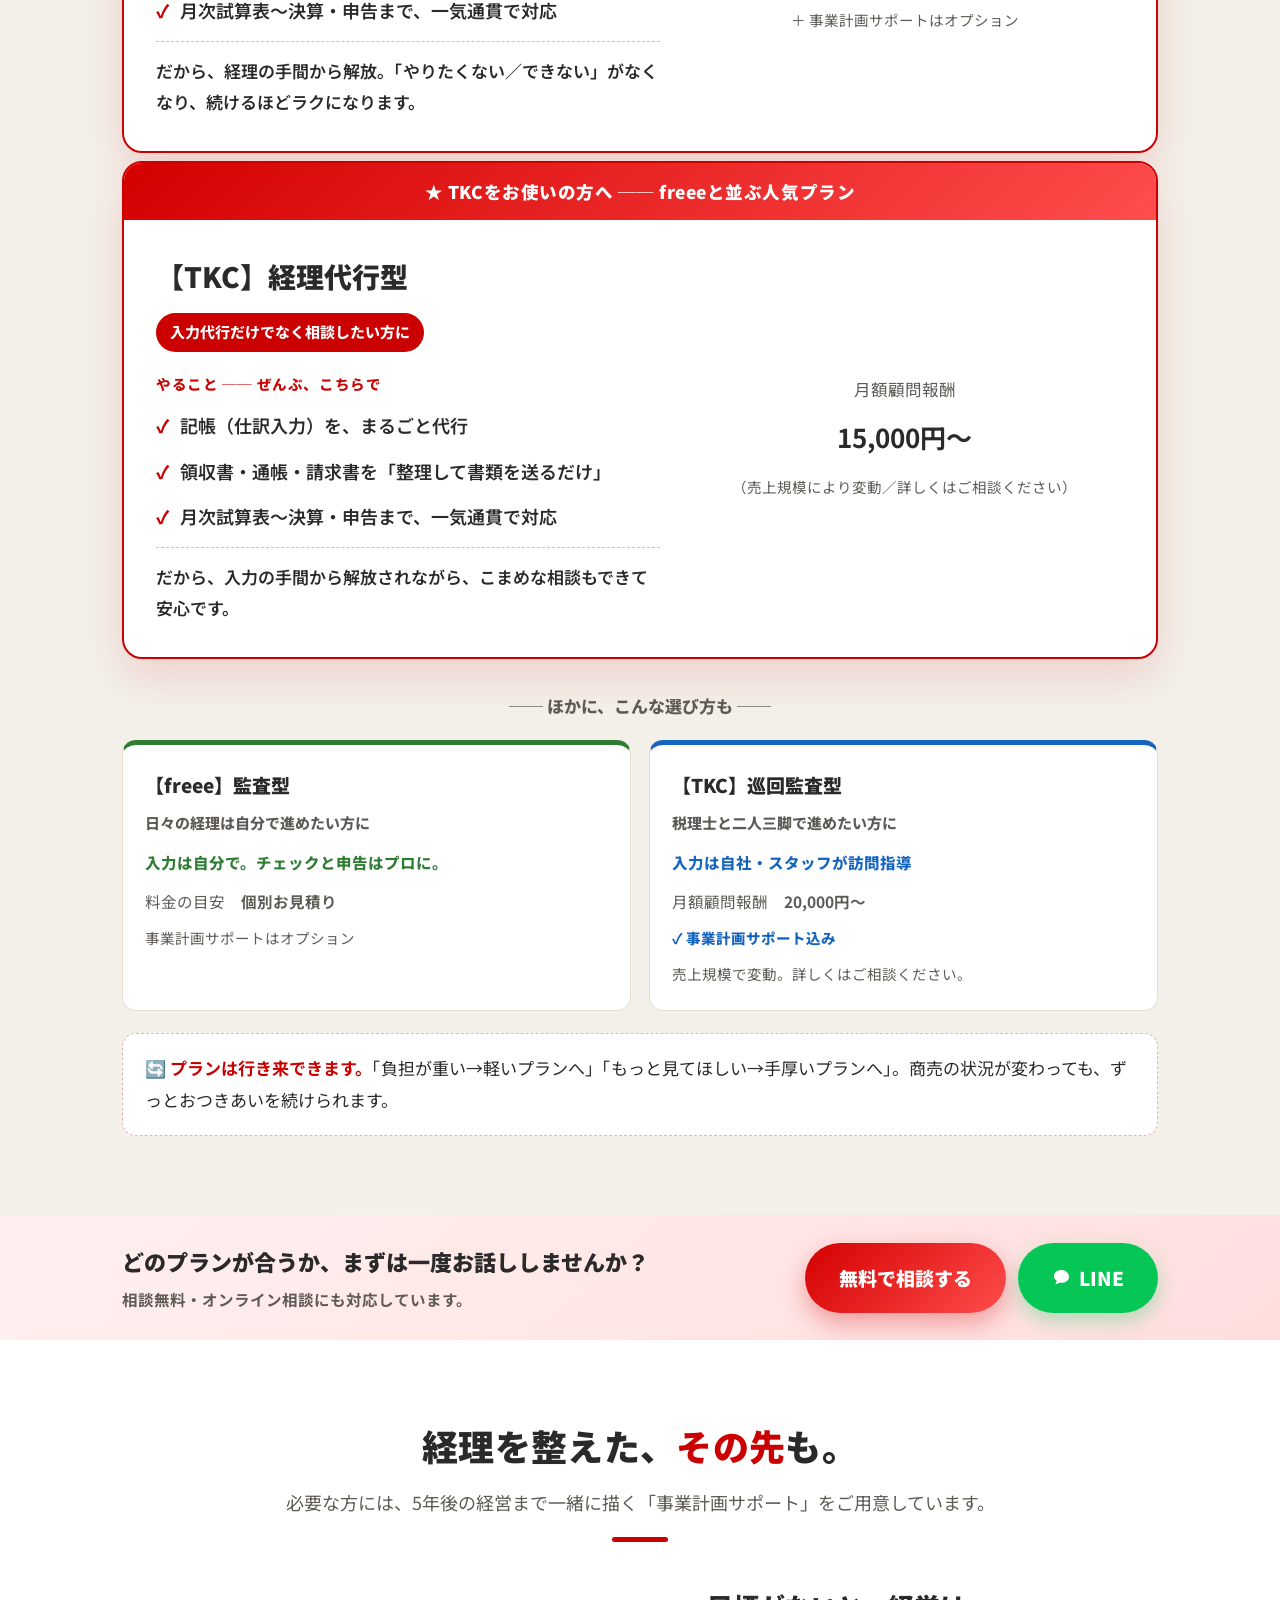
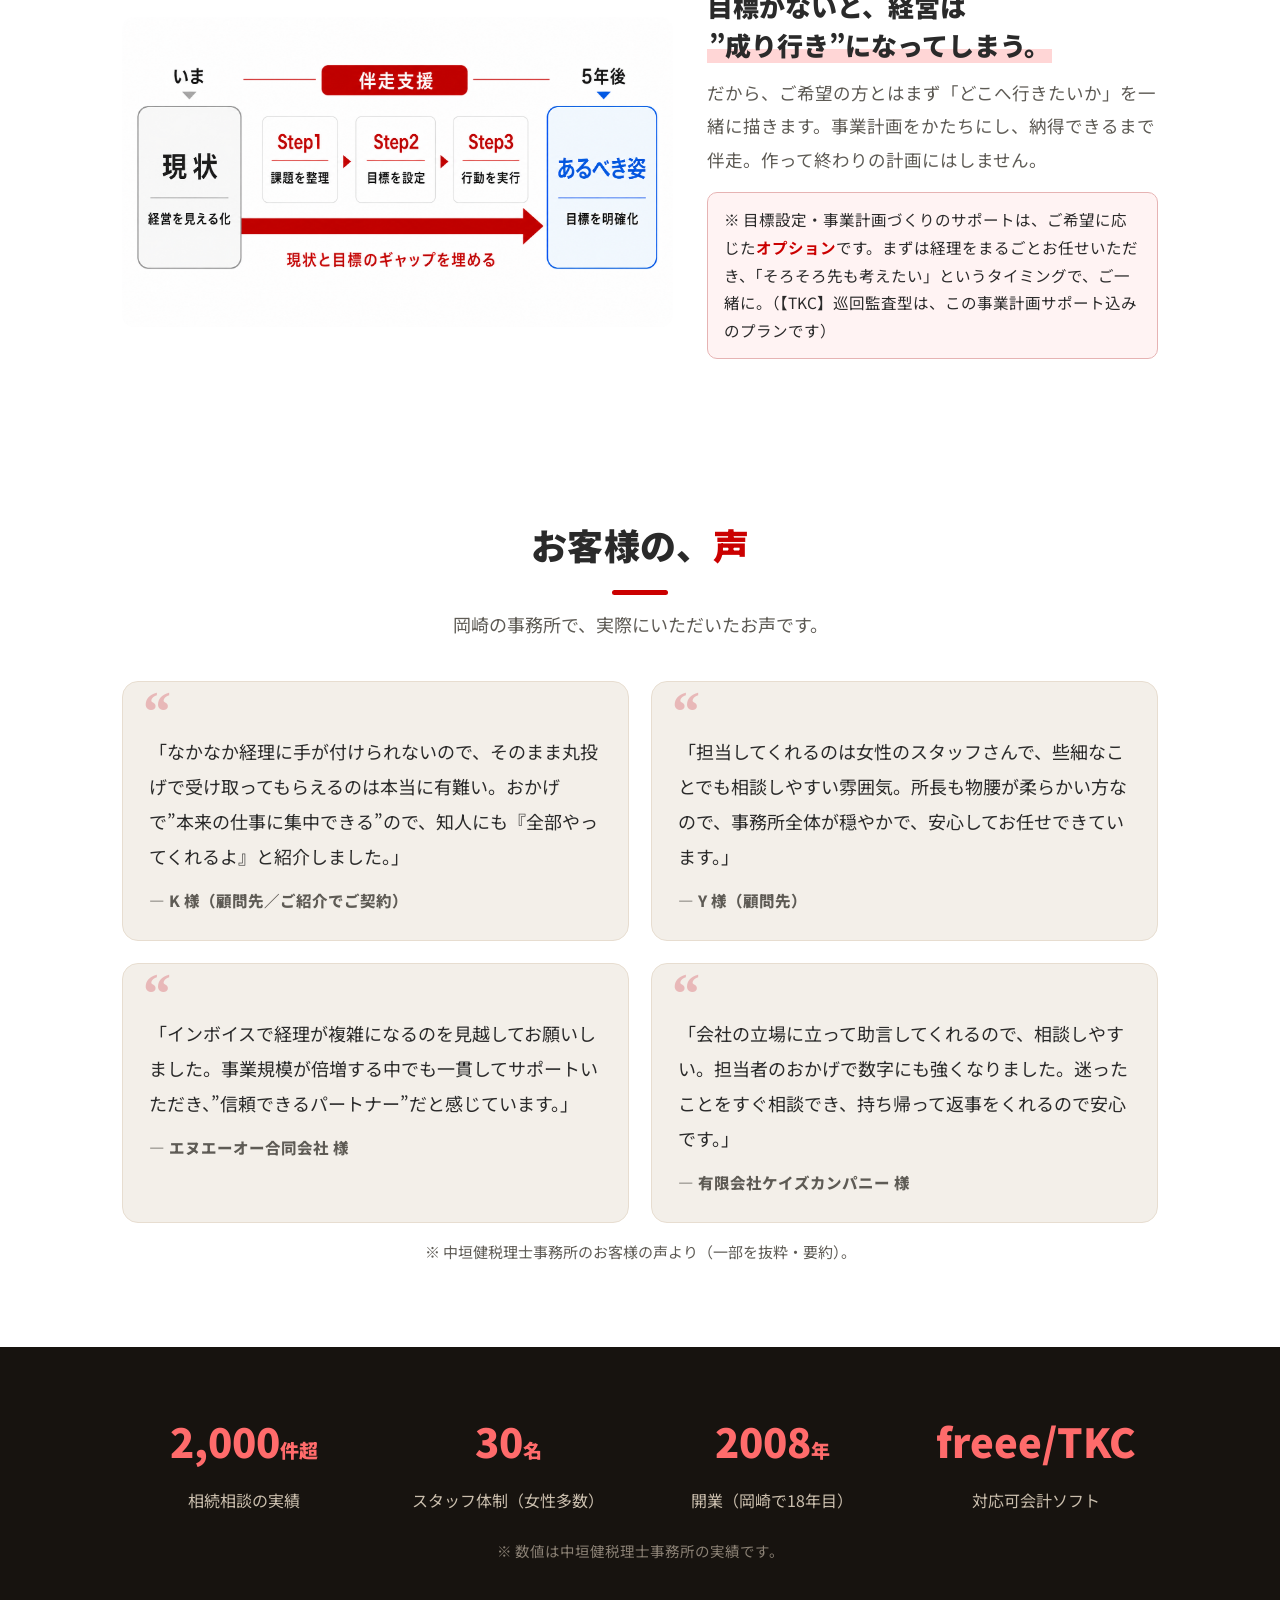
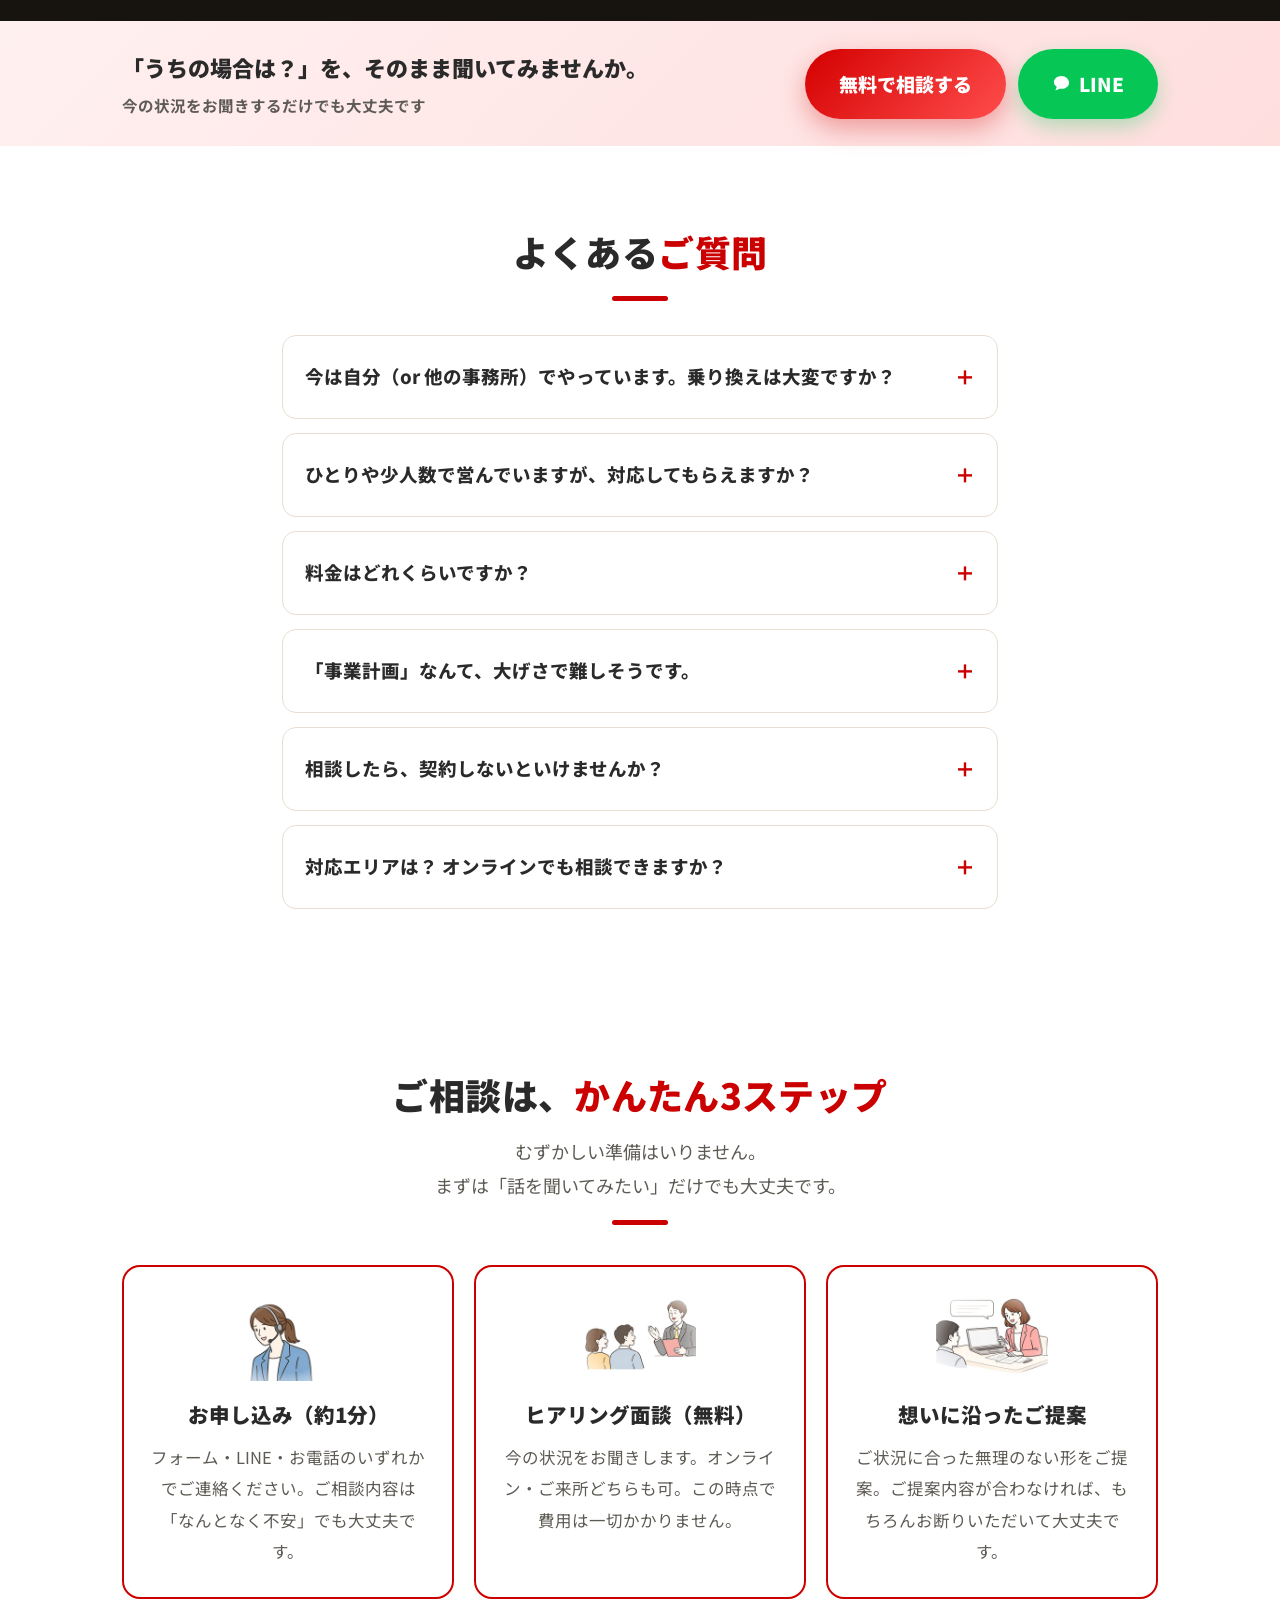
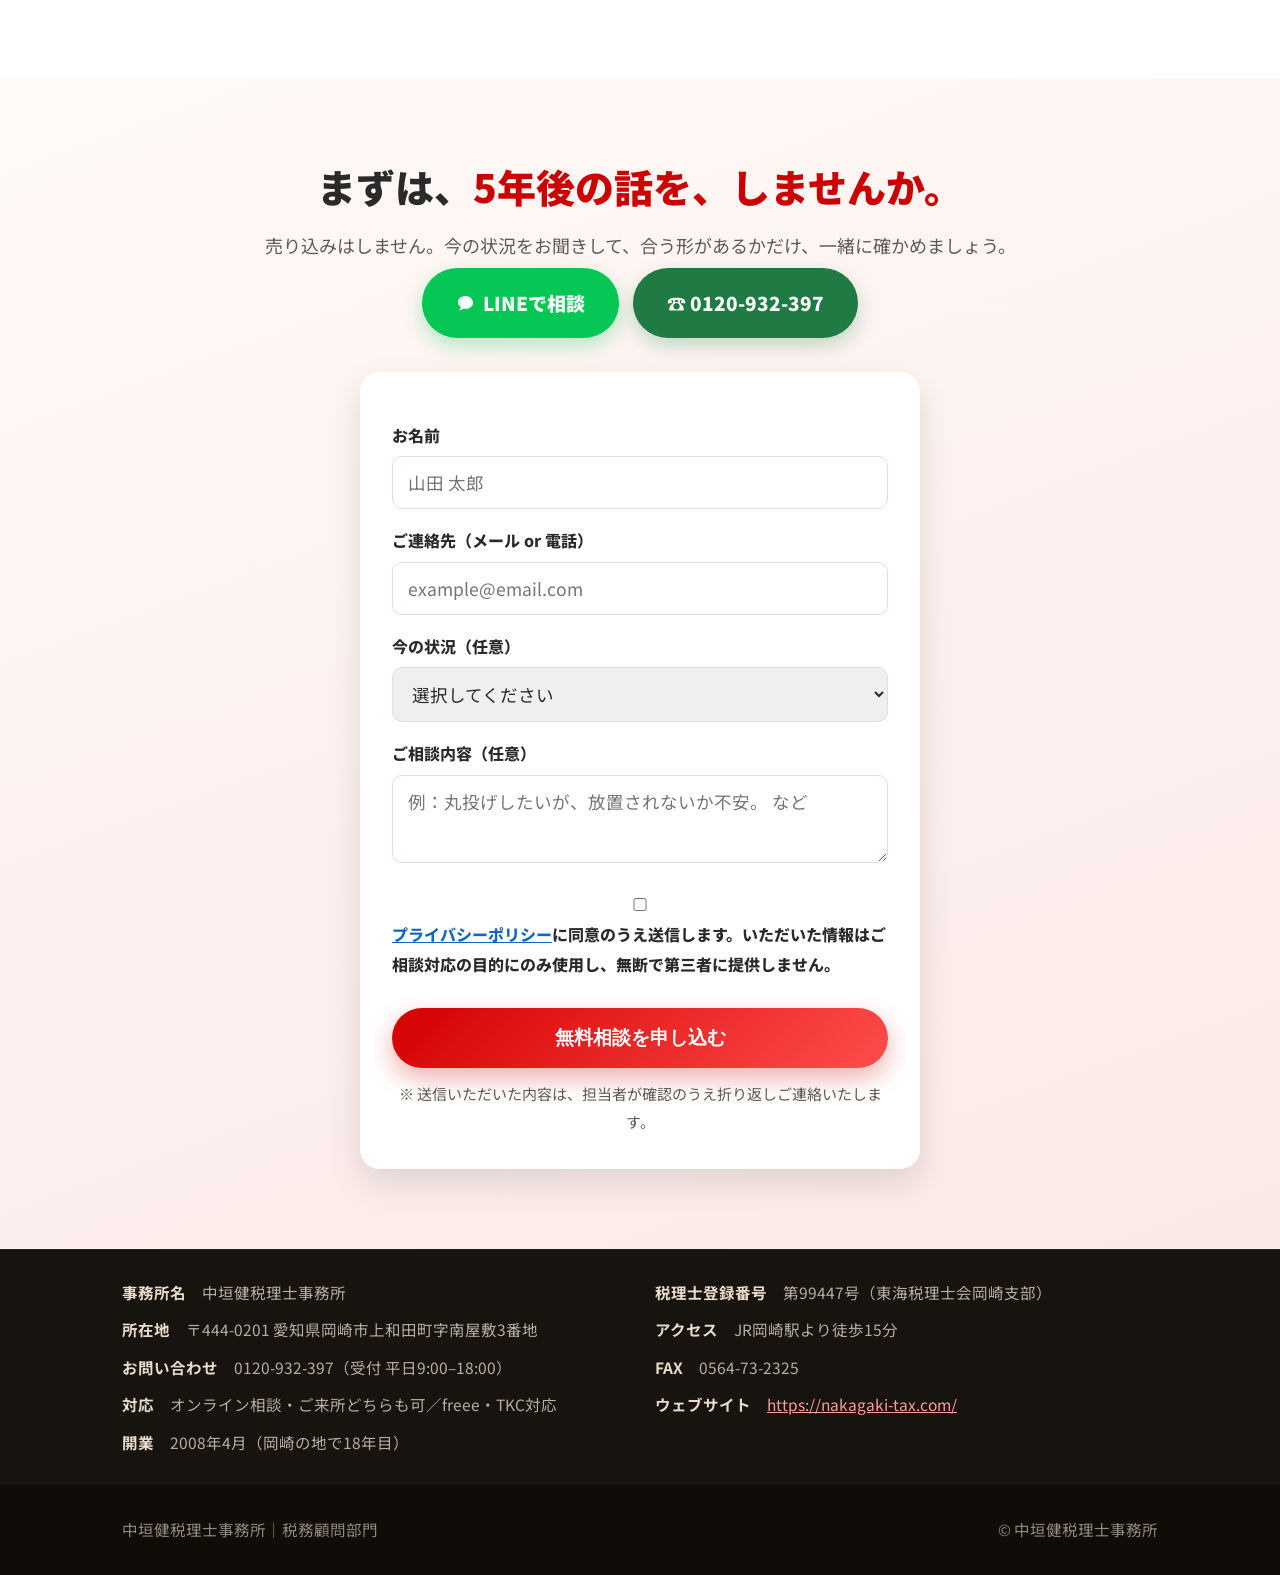
==== commit 7409f84a: "お問い合わせフォームをmailto方式からFormspree（HTTPS）経由の送信に変更 - mailto: 方式は「セキュリティで保護されていません」というブラウザ警告が出る問題があったため廃止 " ====
--- a/index.html
+++ b/index.html
@@ -987,9 +987,10 @@
       <a href="#cta" class="cta-btn line"><svg class="ic-line" viewBox="0 0 20 20" fill="none" aria-hidden="true" focusable="false"><path d="M10 2C5.58 2 2 4.91 2 8.5c0 2.02 1.15 3.83 2.95 5.02-.1.78-.42 1.9-1.25 2.98a.4.4 0 00.42.63c1.6-.46 2.8-1.16 3.6-1.72.71.14 1.46.22 2.28.22 4.42 0 8-2.91 8-6.5S14.42 2 10 2z" fill="currentColor"/></svg>LINEで相談</a>
       <a href="tel:0120932397" class="cta-btn tel">☎ 0120-932-397</a>
     </div>
-    <!-- 送信先: nakagakiken@tkcnf.or.jp （mailto:方式のため、送信者側のメールソフトが起動し、そこで送信操作を行う仕組みです。
-         サーバー経由の自動送信ではありません。フォーム自動送信をご希望の場合は、別途フォーム送信サービスの導入が必要です。 -->
-    <form class="formcard" action="mailto:nakagakiken@tkcnf.or.jp?subject=LPからの無料相談お申し込み" method="post" enctype="text/plain">
+    <!-- 送信先: Formspree（https://formspree.io/f/mvkpkbrr）経由で nakagakiken@tkcnf.or.jp へHTTPSで送信されます。
+         受信先メールアドレスの変更・確認はFormspreeの管理画面で行ってください。 -->
+    <form class="formcard" action="https://formspree.io/f/mvkpkbrr" method="POST">
+      <input type="hidden" name="_subject" value="LPからの無料相談お申し込み">
       <label>お名前</label>
       <input type="text" name="お名前" placeholder="山田 太郎">
       <label>ご連絡先（メール or 電話）</label>
@@ -1007,7 +1008,7 @@
       <!-- 要URL設定：プライバシーポリシーページのURL -->
       <label class="consent"><input type="checkbox"> <span><a href="#">プライバシーポリシー</a>に同意のうえ送信します。いただいた情報はご相談対応の目的にのみ使用し、無断で第三者に提供しません。</span></label>
       <button type="submit" class="cta-btn">無料相談を申し込む</button>
-      <div class="fnote">※ 送信ボタンを押すと、お使いのメールソフトが起動します。<br class="pc-br">画面が開かない場合は、お手数ですがお電話またはLINEにてご連絡ください。</div>
+      <div class="fnote">※ 送信いただいた内容は、担当者が確認のうえ折り返しご連絡いたします。</div>
     </form>
   </div>
 </section>
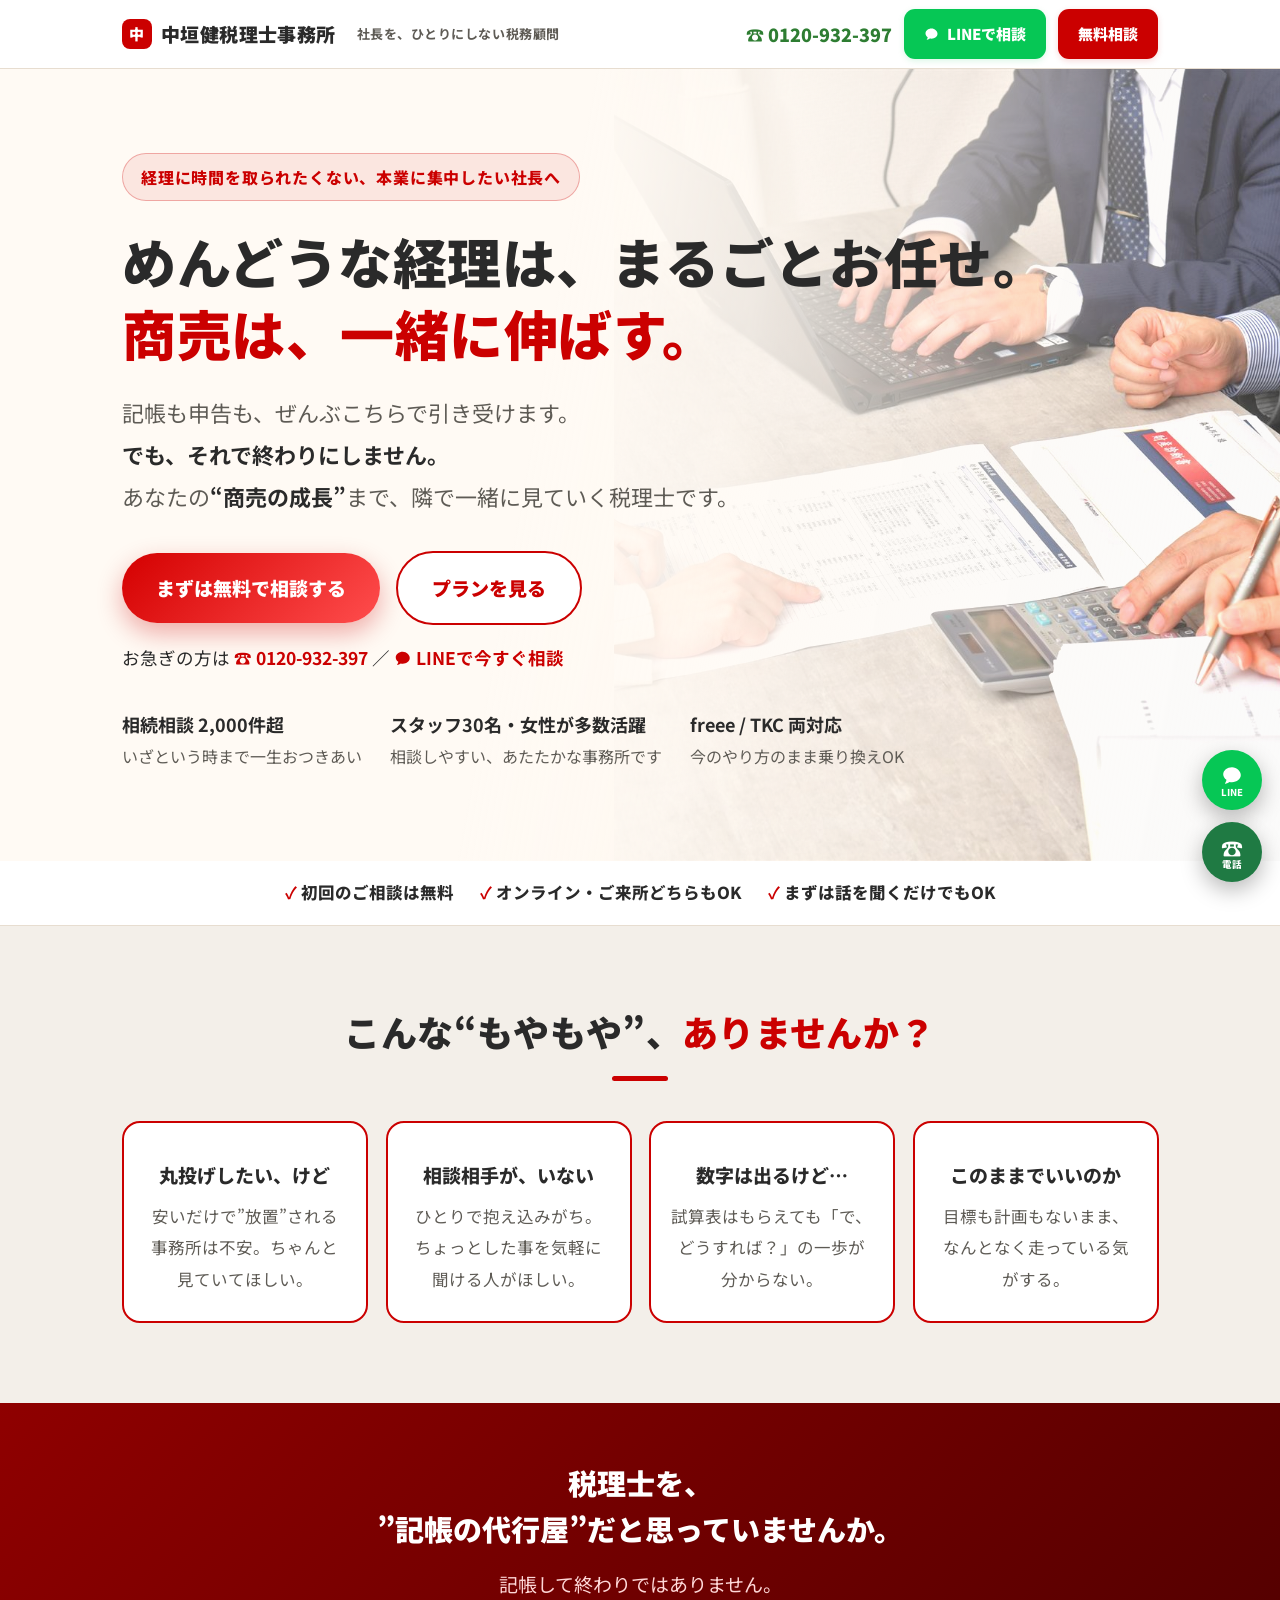
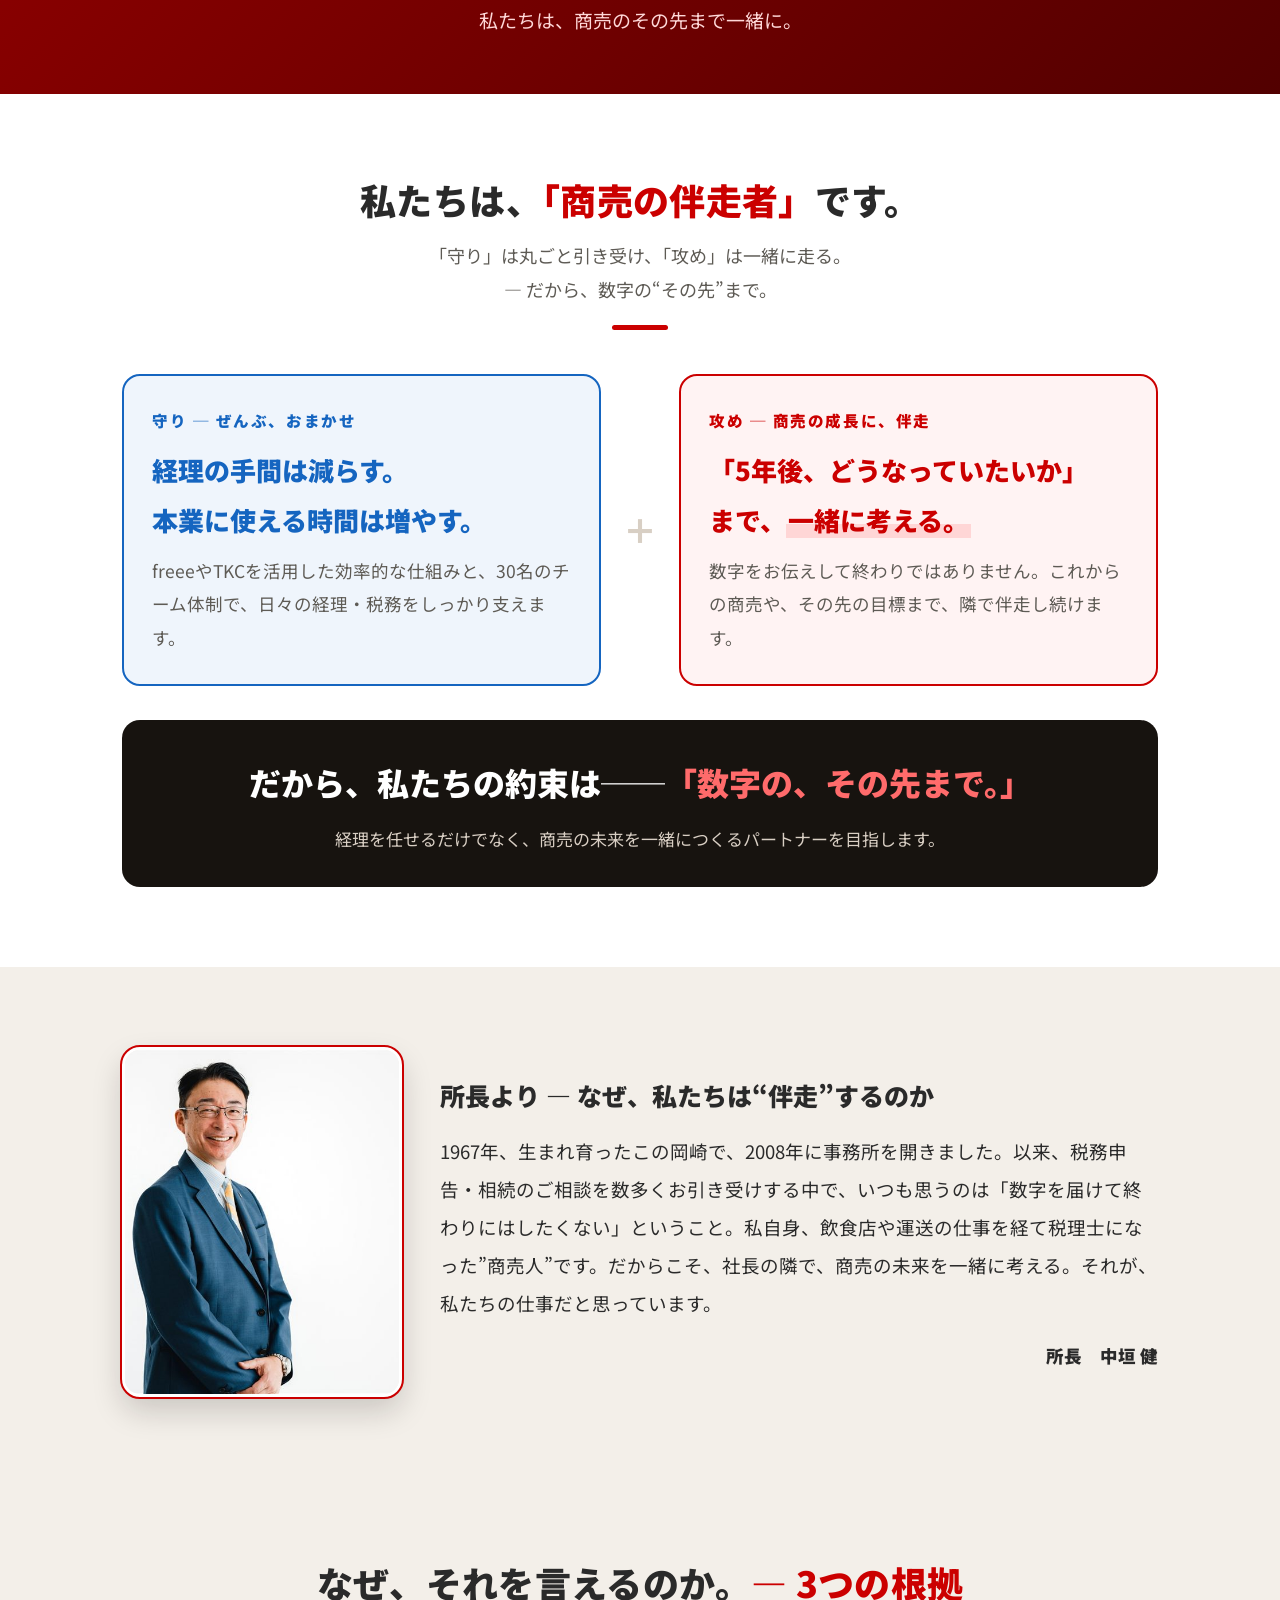
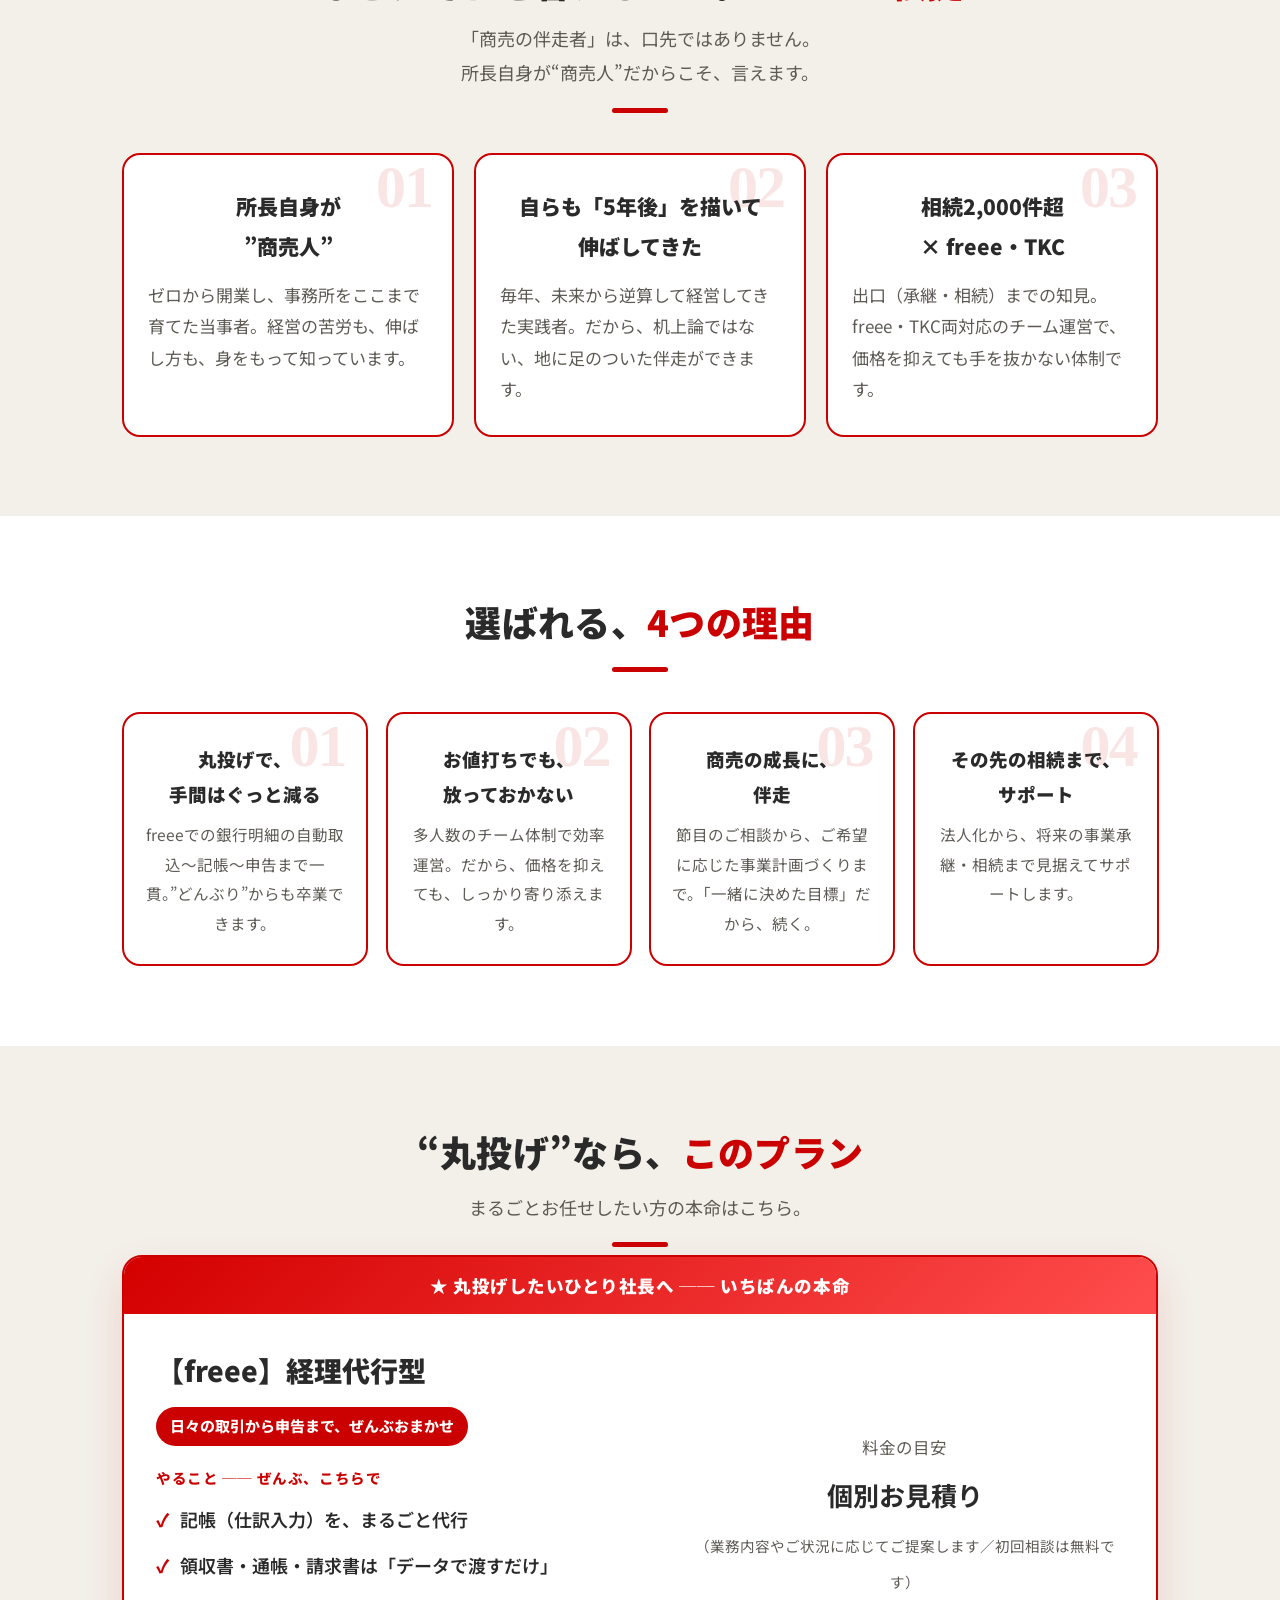
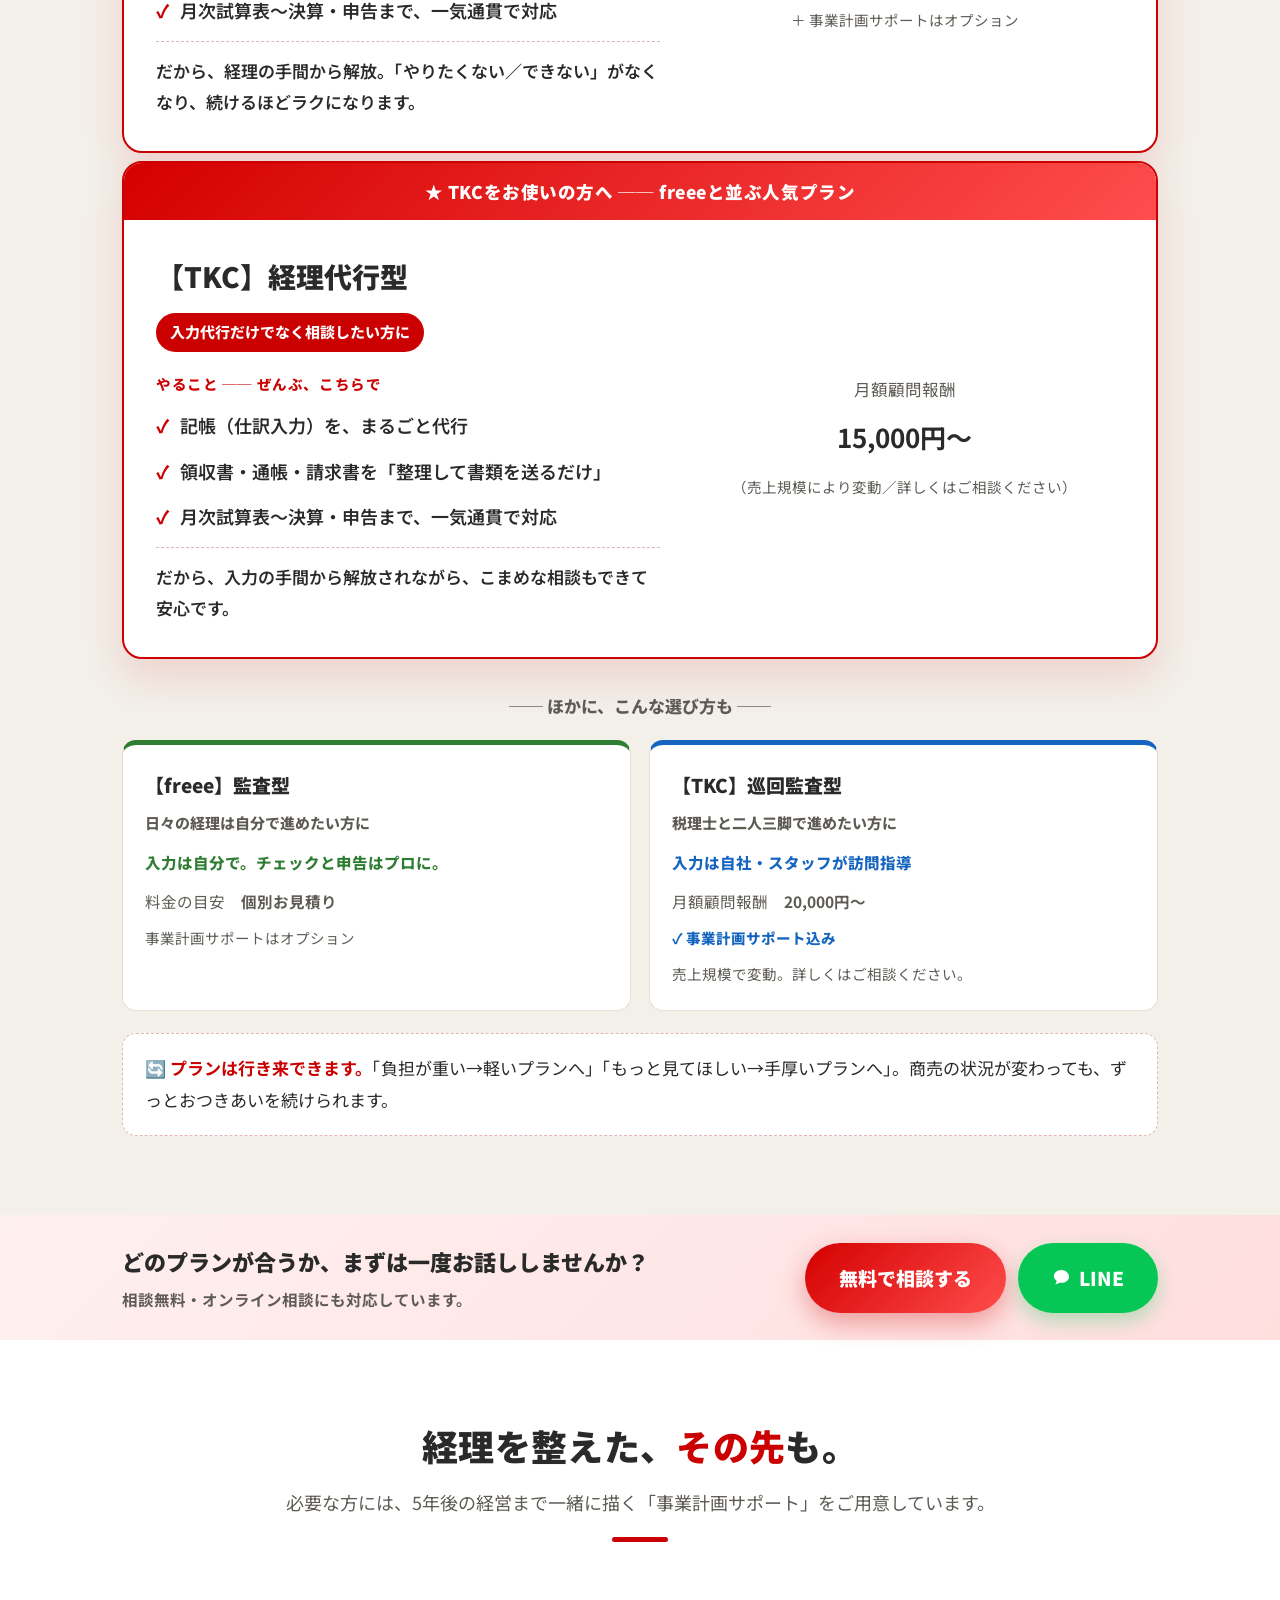
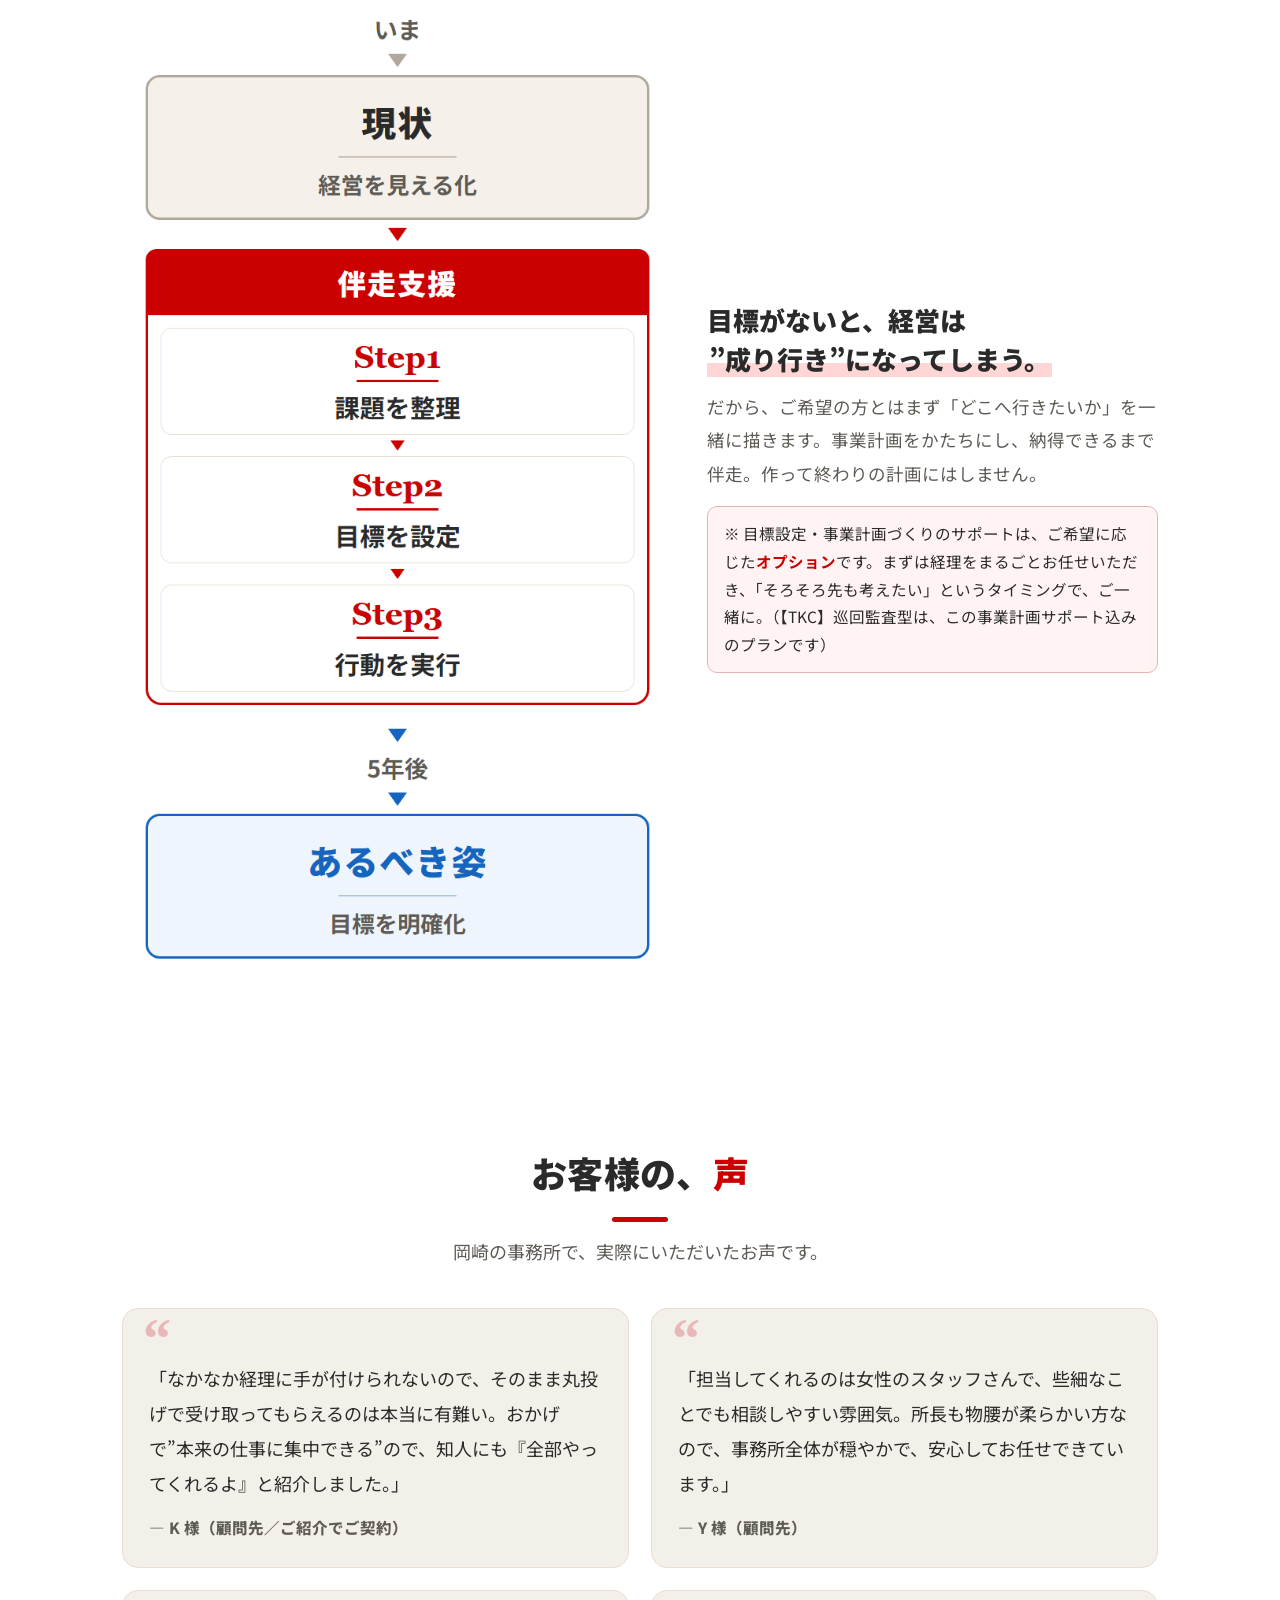
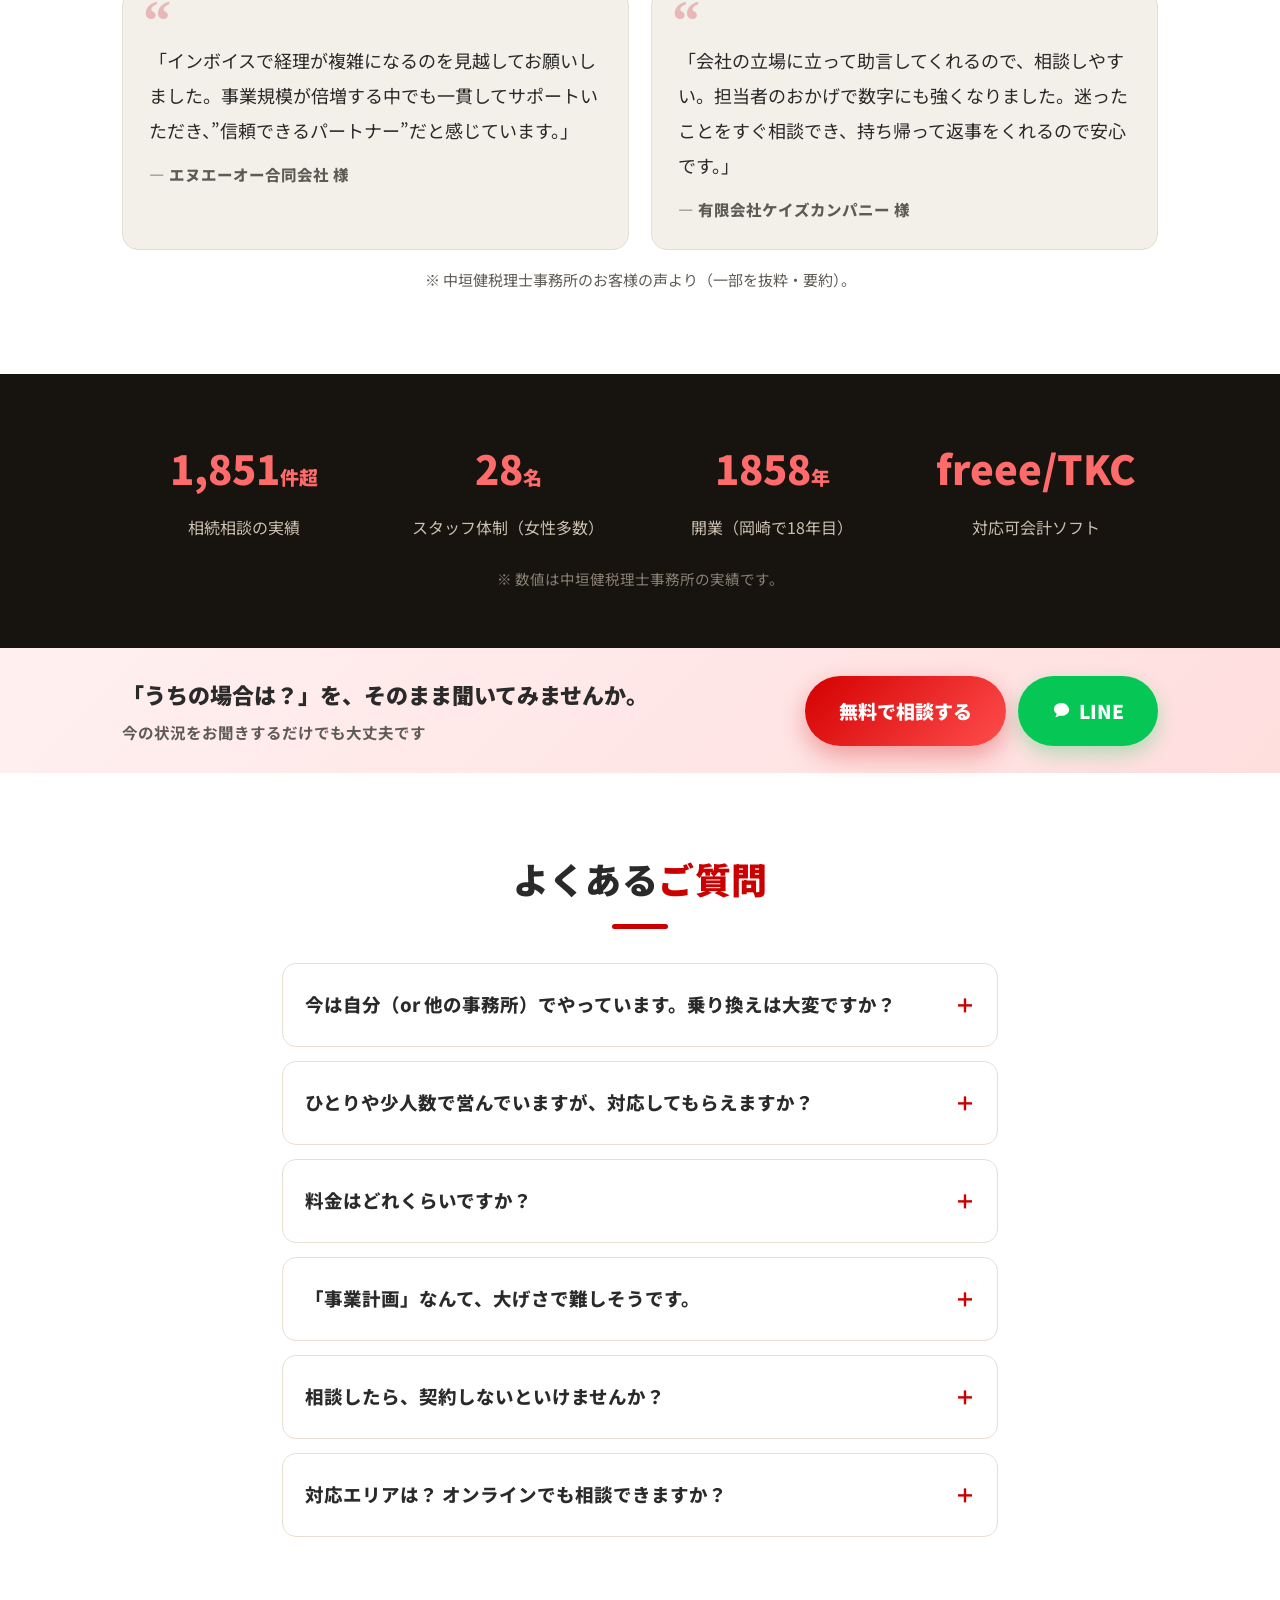
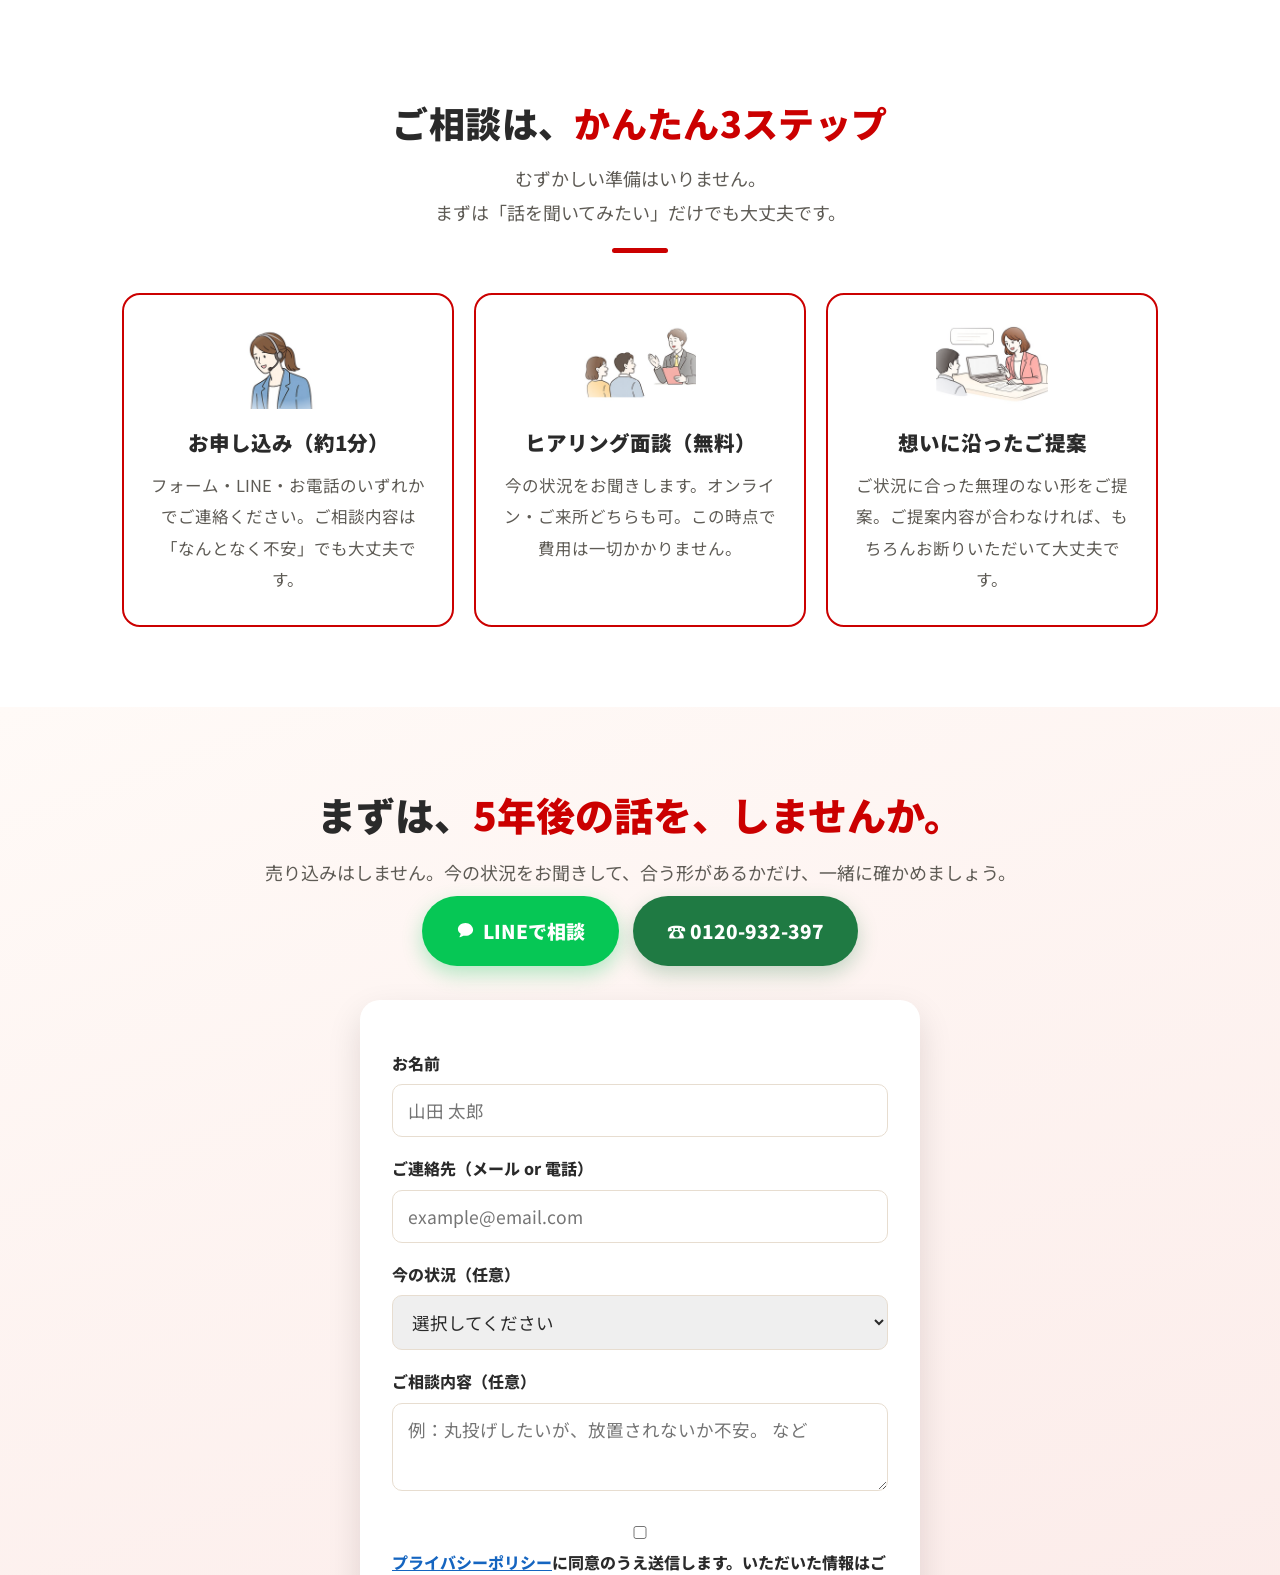
==== commit 1307f552: "無料相談フォームをAJAX送信に変更し、Formspree標準ページへの遷移を廃止 - <form id="contactForm"> の送信を e.preventDefault() し、fetch(" ====
--- a/index.html
+++ b/index.html
@@ -342,7 +342,14 @@
   .formcard input,.formcard textarea,.formcard select{width:100%; border:1.5px solid var(--line); border-radius:10px; padding:13px 15px; font-size:17.5px; font-family:inherit; color:var(--ink);}
   .formcard textarea{min-height:88px; resize:vertical;}
   .formcard .cta-btn{width:100%; justify-content:center; margin-top:22px; border:none; cursor:pointer;}
+  .formcard .cta-btn:disabled{opacity:.65; cursor:not-allowed;}
   .formcard .fnote{font-size:15px; color:var(--sub); text-align:center; margin-top:12px;}
+  .form-error{margin-top:16px; font-size:14.5px; color:var(--red); background:#fff3f3; border:1px solid #e6b3b3; border-radius:10px; padding:13px 16px; text-align:center; line-height:1.8;}
+  /* 送信完了メッセージ（.formcard と同じ白カード内に表示） */
+  .form-success{text-align:center;}
+  .form-success .ic-ok{width:52px; height:52px; color:var(--red); margin:0 auto 16px; display:block;}
+  .form-success h3{color:var(--red); font-size:22px; font-weight:900; margin-bottom:10px;}
+  .form-success p{color:var(--sub); font-size:16px; line-height:1.8;}
 
   footer{background:#100c08; color:#93897c; font-size:15.5px; padding:30px 0;}
   footer .wrap{display:flex; justify-content:space-between; flex-wrap:wrap; gap:10px;}
@@ -462,6 +469,10 @@
     .formcard label{font-size:14px; margin:12px 0 5px;}
     .formcard input,.formcard textarea,.formcard select{font-size:16px; padding:11px 13px;}
     .formcard .fnote{font-size:13px;}
+    .form-error{font-size:13.5px; padding:12px 14px;}
+    .form-success .ic-ok{width:44px; height:44px;}
+    .form-success h3{font-size:19px;}
+    .form-success p{font-size:14.5px;}
 
     /* FAQ・その他文字サイズ */
     .faq summary{font-size:16px; padding:16px 0;}
@@ -988,8 +999,9 @@
       <a href="tel:0120932397" class="cta-btn tel">☎ 0120-932-397</a>
     </div>
     <!-- 送信先: Formspree（https://formspree.io/f/mvkpkbrr）経由で nakagakiken@tkcnf.or.jp へHTTPSで送信されます。
-         受信先メールアドレスの変更・確認はFormspreeの管理画面で行ってください。 -->
-    <form class="formcard" action="https://formspree.io/f/mvkpkbrr" method="POST">
+         受信先メールアドレスの変更・確認はFormspreeの管理画面で行ってください。
+         JS（fetch）でAJAX送信し、Formspree標準の遷移先ページへは移動せず、LP内に完了メッセージを表示します。 -->
+    <form class="formcard" id="contactForm" action="https://formspree.io/f/mvkpkbrr" method="POST">
       <input type="hidden" name="_subject" value="LPからの無料相談お申し込み">
       <label>お名前</label>
       <input type="text" name="お名前" placeholder="山田 太郎">
@@ -1008,8 +1020,17 @@
       <!-- 要URL設定：プライバシーポリシーページのURL -->
       <label class="consent"><input type="checkbox"> <span><a href="#">プライバシーポリシー</a>に同意のうえ送信します。いただいた情報はご相談対応の目的にのみ使用し、無断で第三者に提供しません。</span></label>
       <button type="submit" class="cta-btn">無料相談を申し込む</button>
+      <div class="form-error" id="formError" role="alert" hidden>送信できませんでした。<br class="pc-br">お手数ですが、時間をおいて再度お試しください。</div>
       <div class="fnote">※ 送信いただいた内容は、担当者が確認のうえ折り返しご連絡いたします。</div>
     </form>
+    <div class="formcard form-success" id="formSuccess" role="status" hidden>
+      <svg class="ic-ok" viewBox="0 0 48 48" fill="none" aria-hidden="true" focusable="false">
+        <circle cx="24" cy="24" r="21" stroke="currentColor" stroke-width="2.5"/>
+        <path d="M15 24.5l6 6 12-13" stroke="currentColor" stroke-width="2.5" stroke-linecap="round" stroke-linejoin="round"/>
+      </svg>
+      <h3>お申し込みありがとうございます。</h3>
+      <p>無料相談のお申し込みを受け付けました。<br class="pc-br">内容を確認のうえ、担当者よりご連絡いたします。</p>
+    </div>
   </div>
 </section>
 
@@ -1078,5 +1099,40 @@
 })();
 </script>
 
+<script>
+/* 無料相談フォーム：Formspreeへ fetch(AJAX) で送信し、標準の遷移先ページへは移動せずLP内に完了メッセージを表示する */
+(function(){
+  var form = document.getElementById('contactForm');
+  if(!form) return;
+  var btn = form.querySelector('button[type="submit"]');
+  var btnDefaultText = btn ? btn.textContent : '';
+  var errorBox = document.getElementById('formError');
+  var successBox = document.getElementById('formSuccess');
+
+  form.addEventListener('submit', function(e){
+    e.preventDefault();
+    if(btn && btn.disabled) return; // 二重送信防止
+    if(errorBox) errorBox.hidden = true;
+    if(btn){ btn.disabled = true; btn.textContent = '送信中…'; }
+
+    fetch(form.action, {
+      method: 'POST',
+      body: new FormData(form),
+      headers: { 'Accept': 'application/json' }
+    }).then(function(res){
+      if(res.ok){
+        form.hidden = true;
+        if(successBox) successBox.hidden = false;
+      } else {
+        throw new Error('submit failed: ' + res.status);
+      }
+    }).catch(function(){
+      if(errorBox) errorBox.hidden = false;
+      if(btn){ btn.disabled = false; btn.textContent = btnDefaultText; }
+    });
+  });
+})();
+</script>
+
 </body>
 </html>
